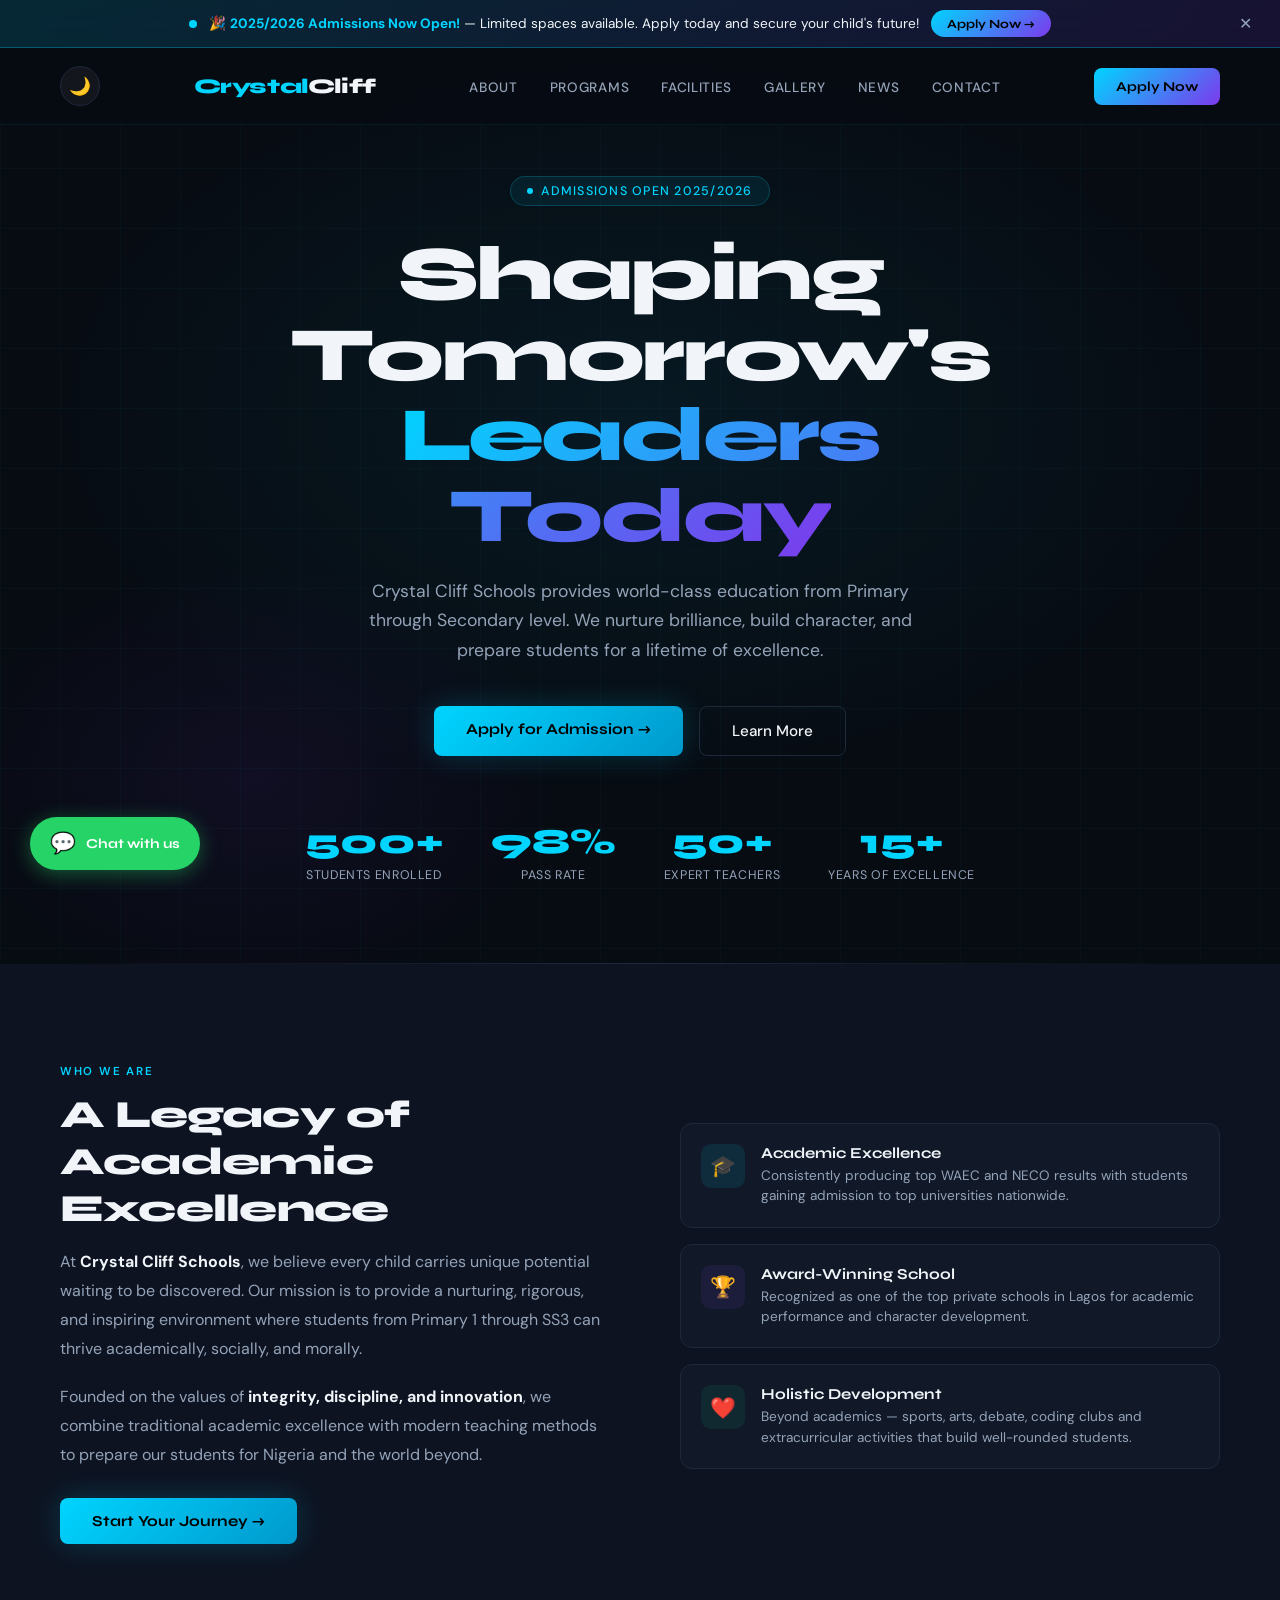
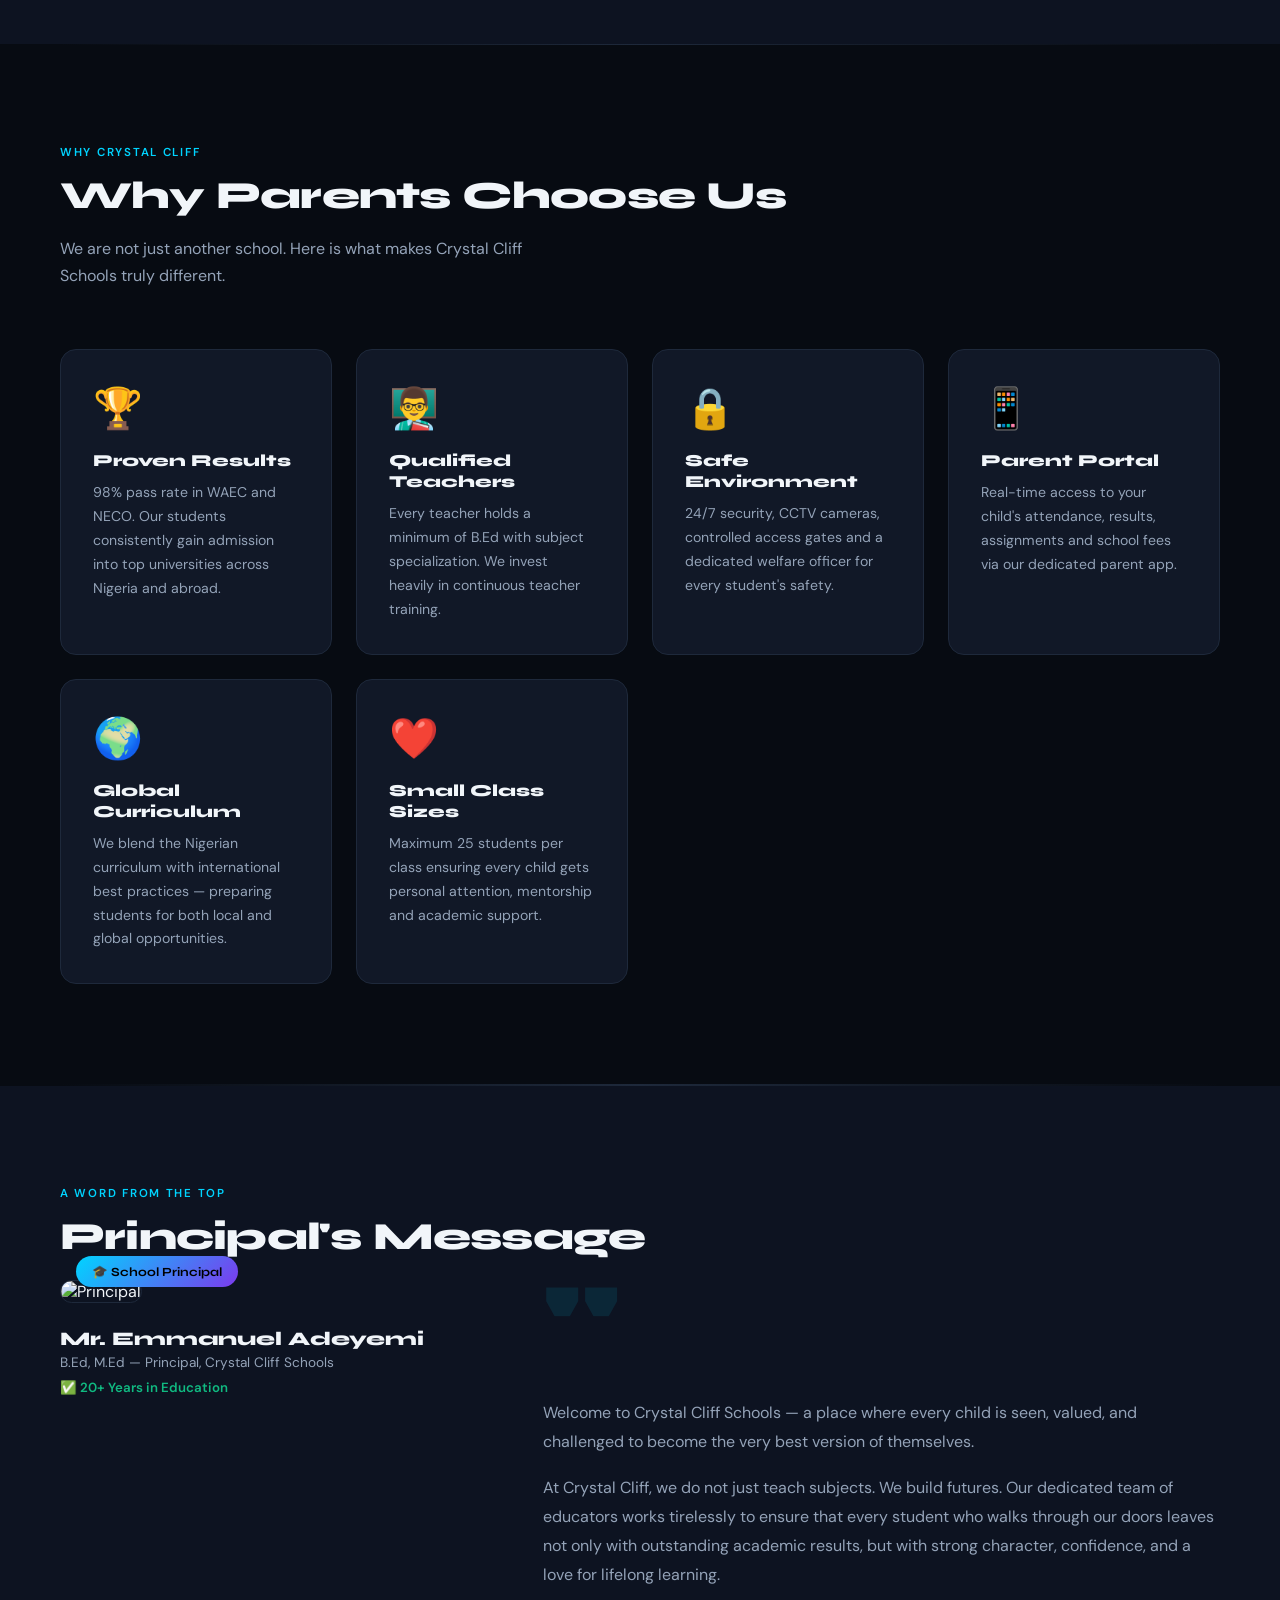
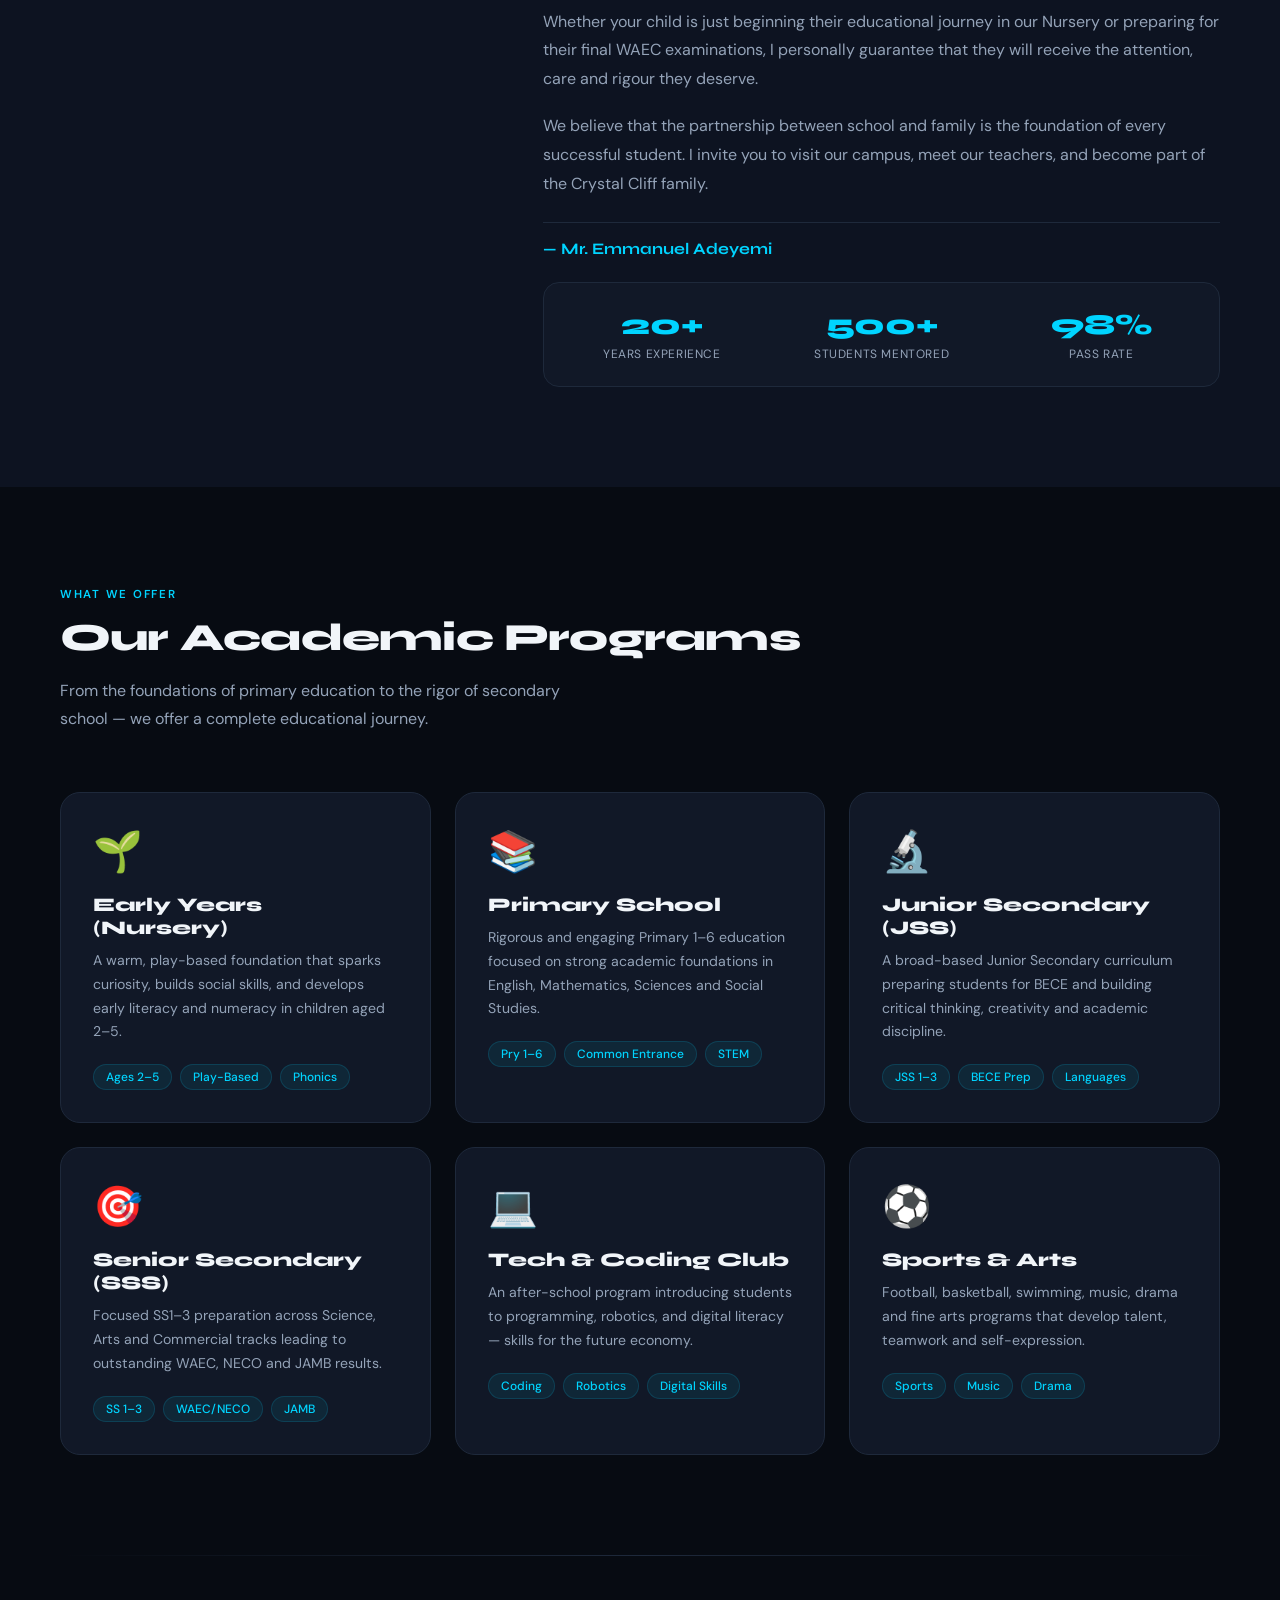
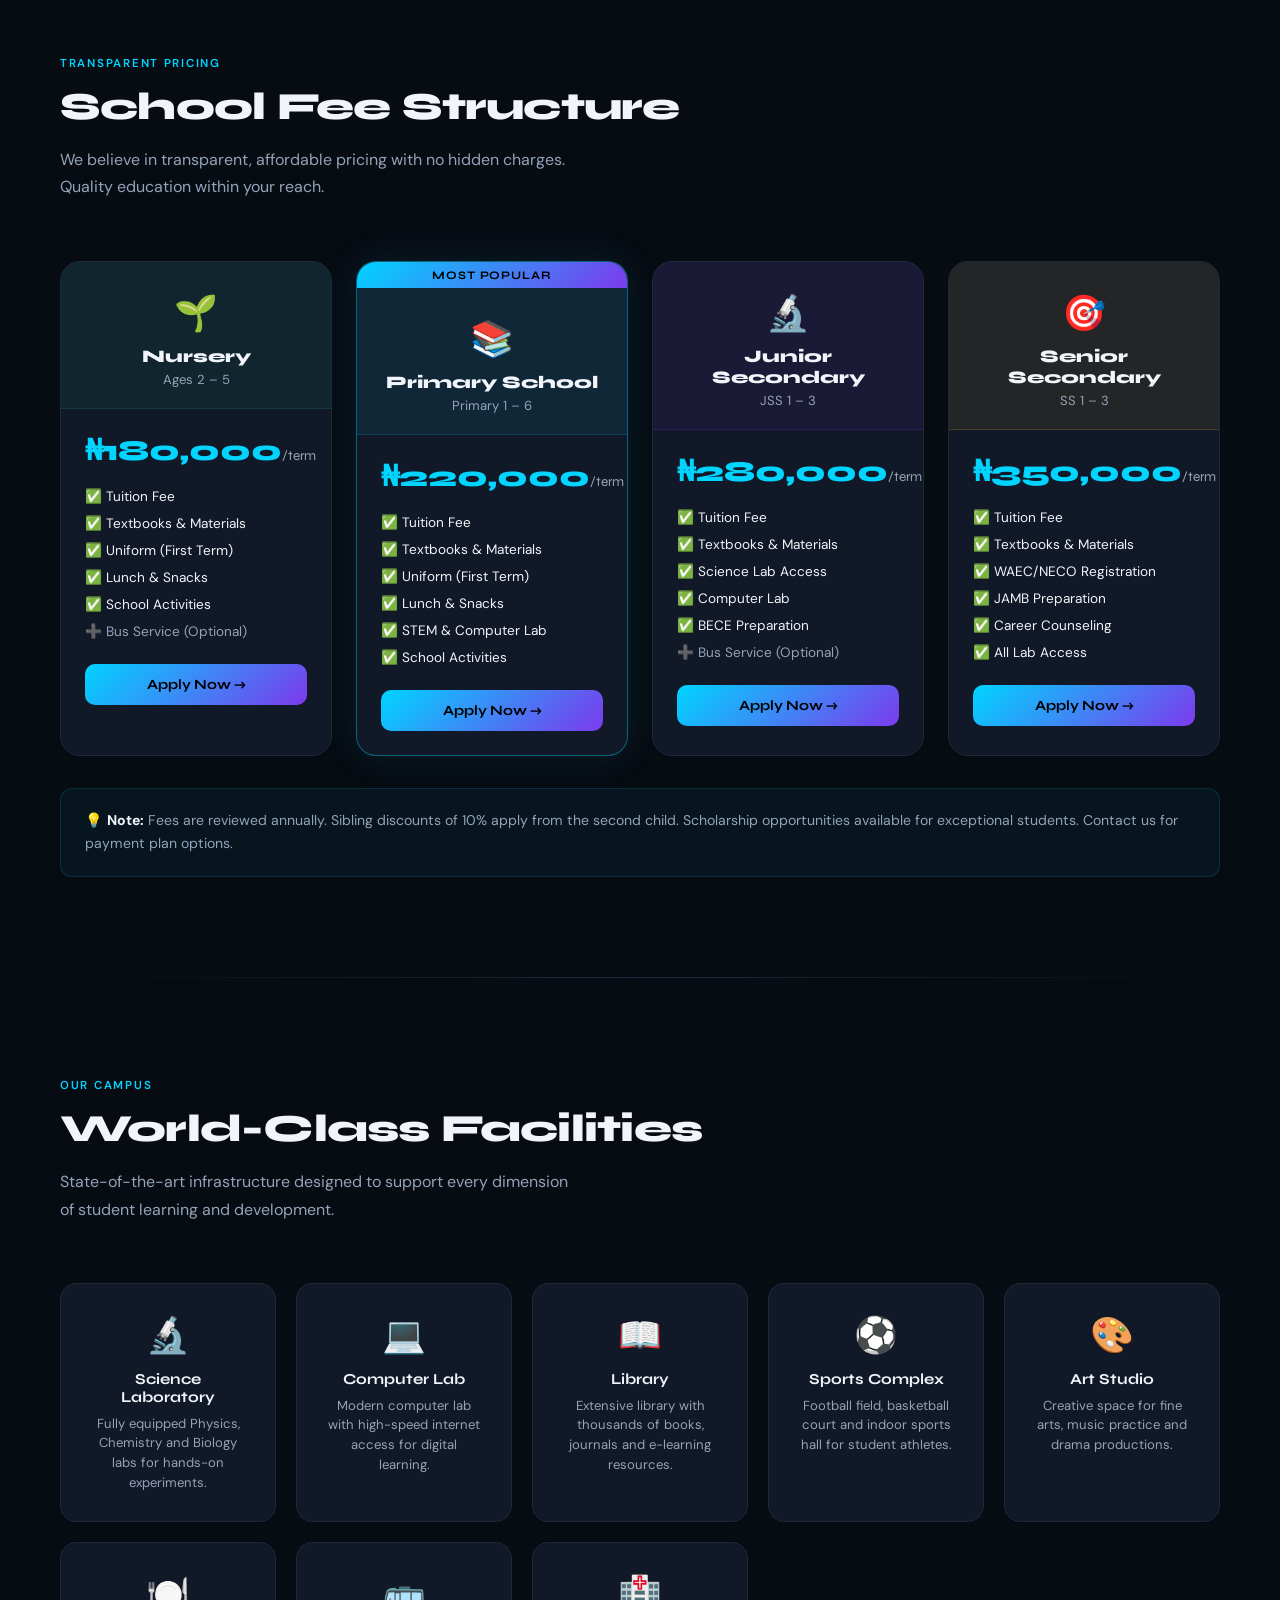
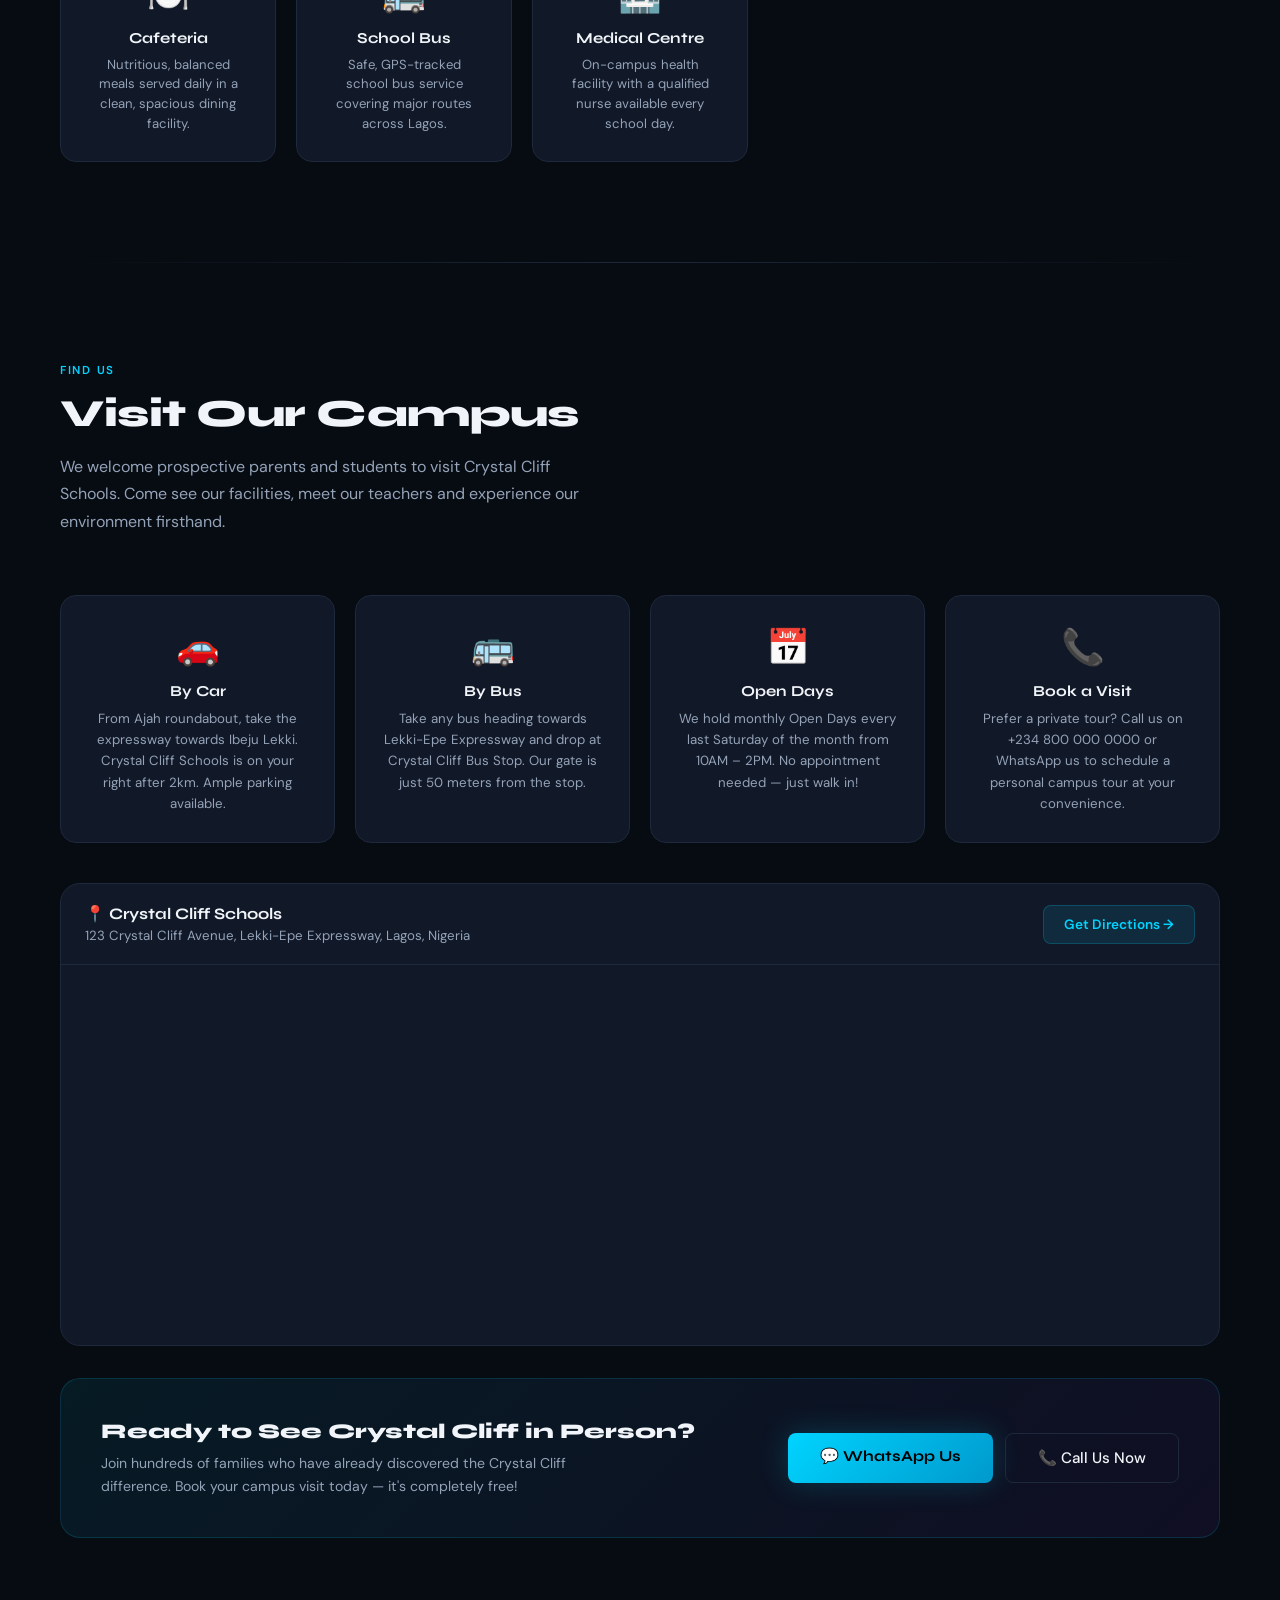
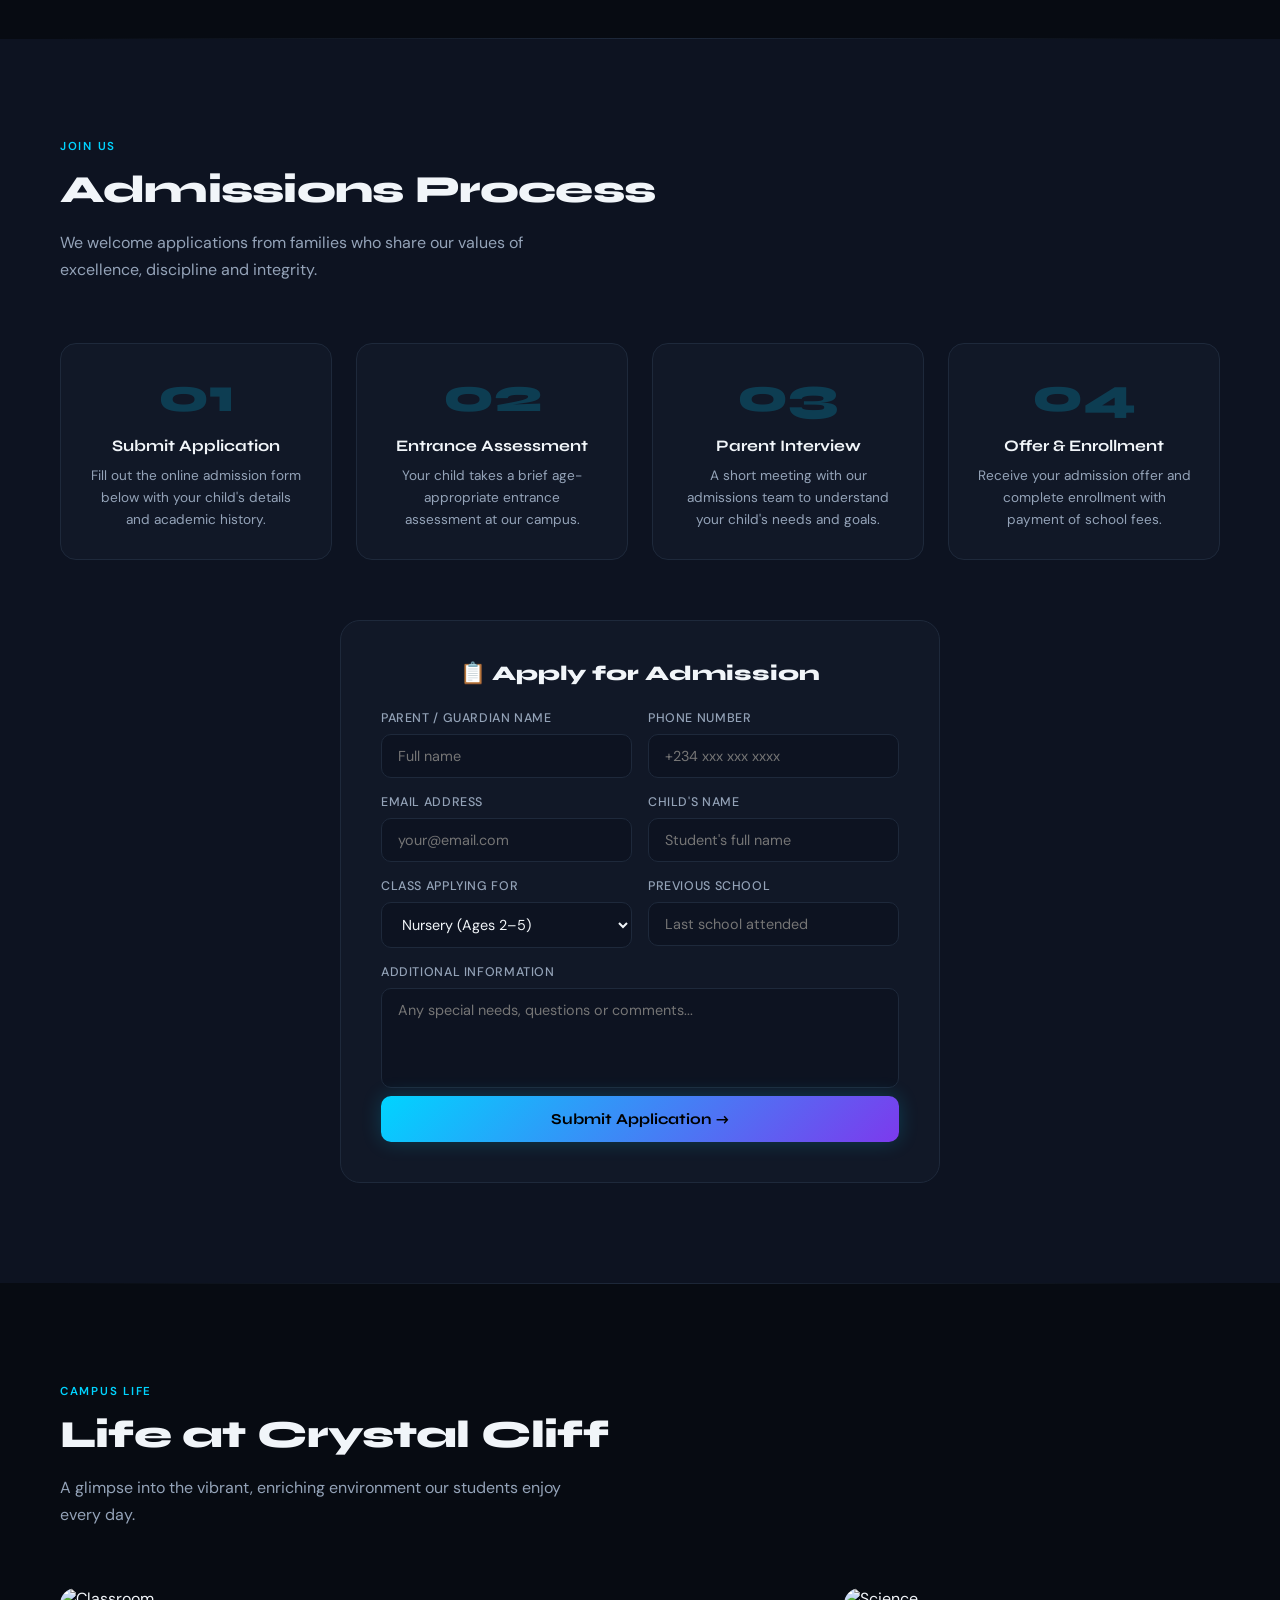
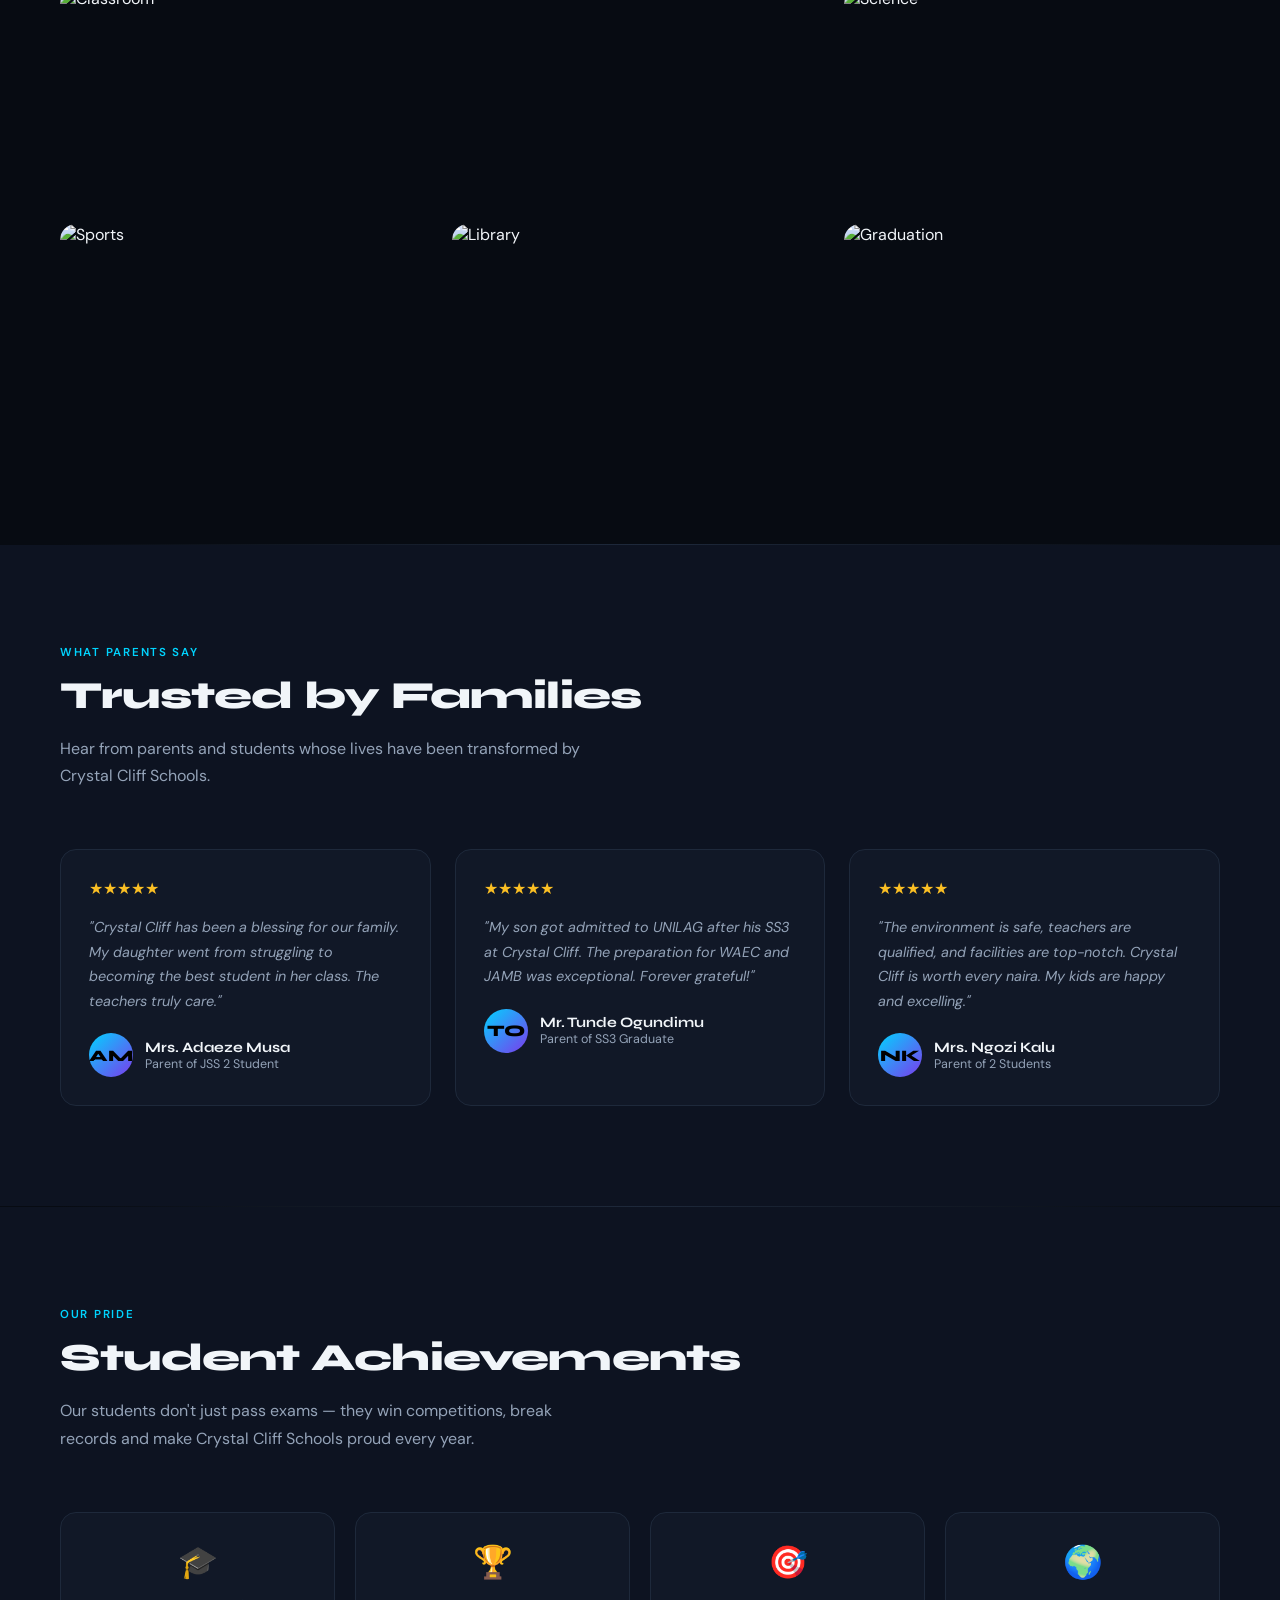
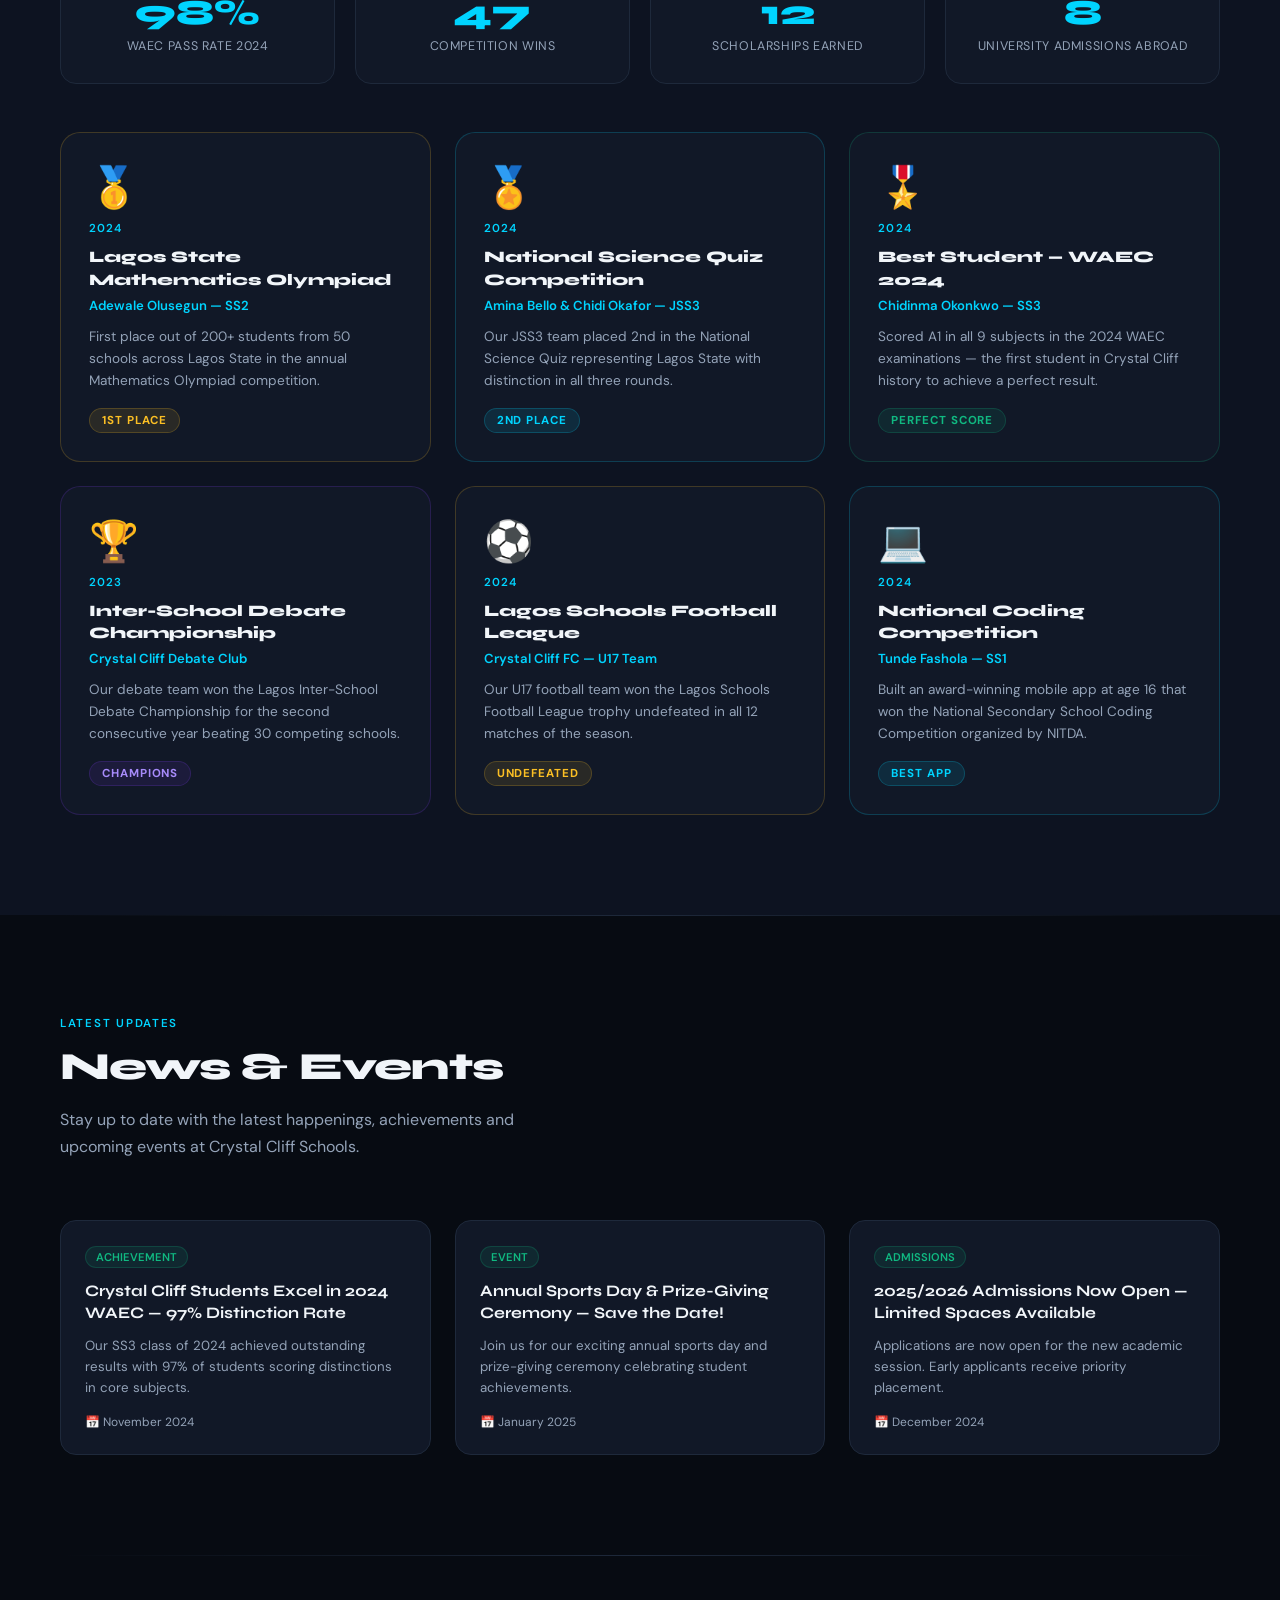
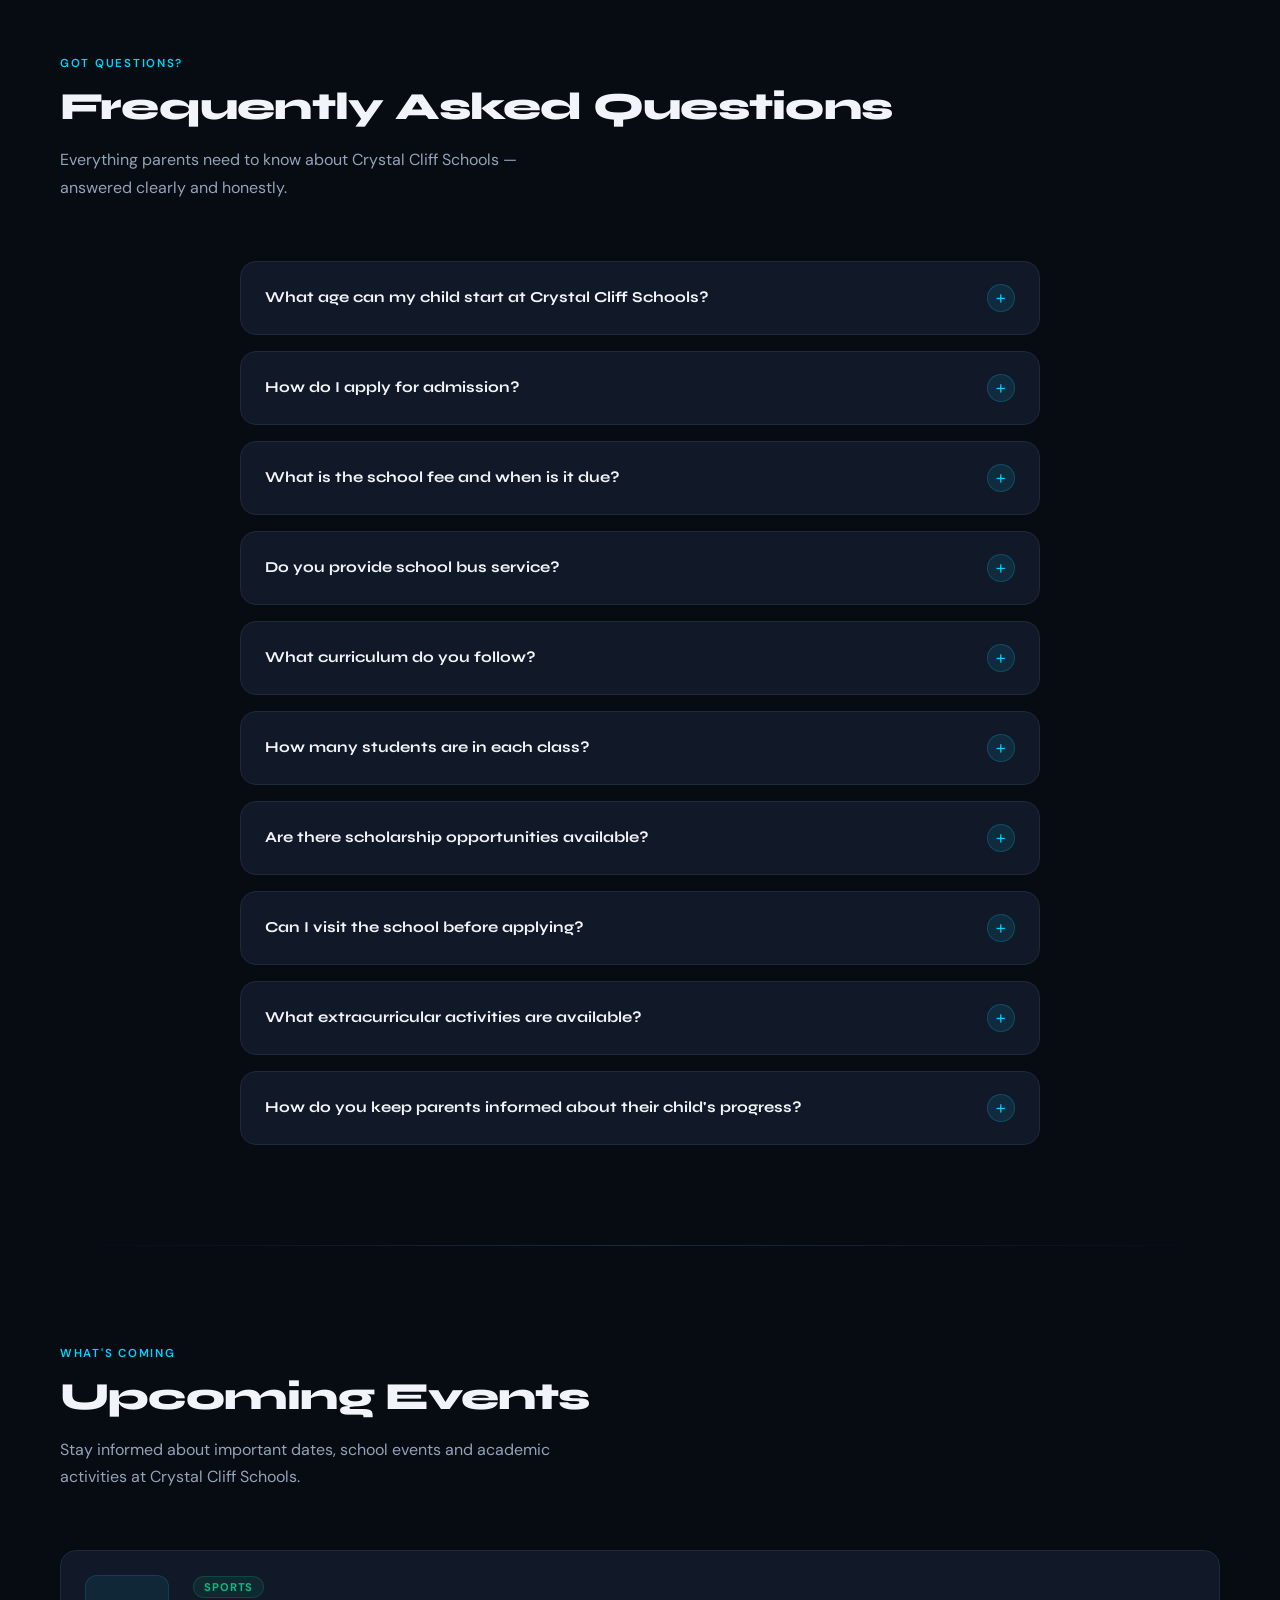
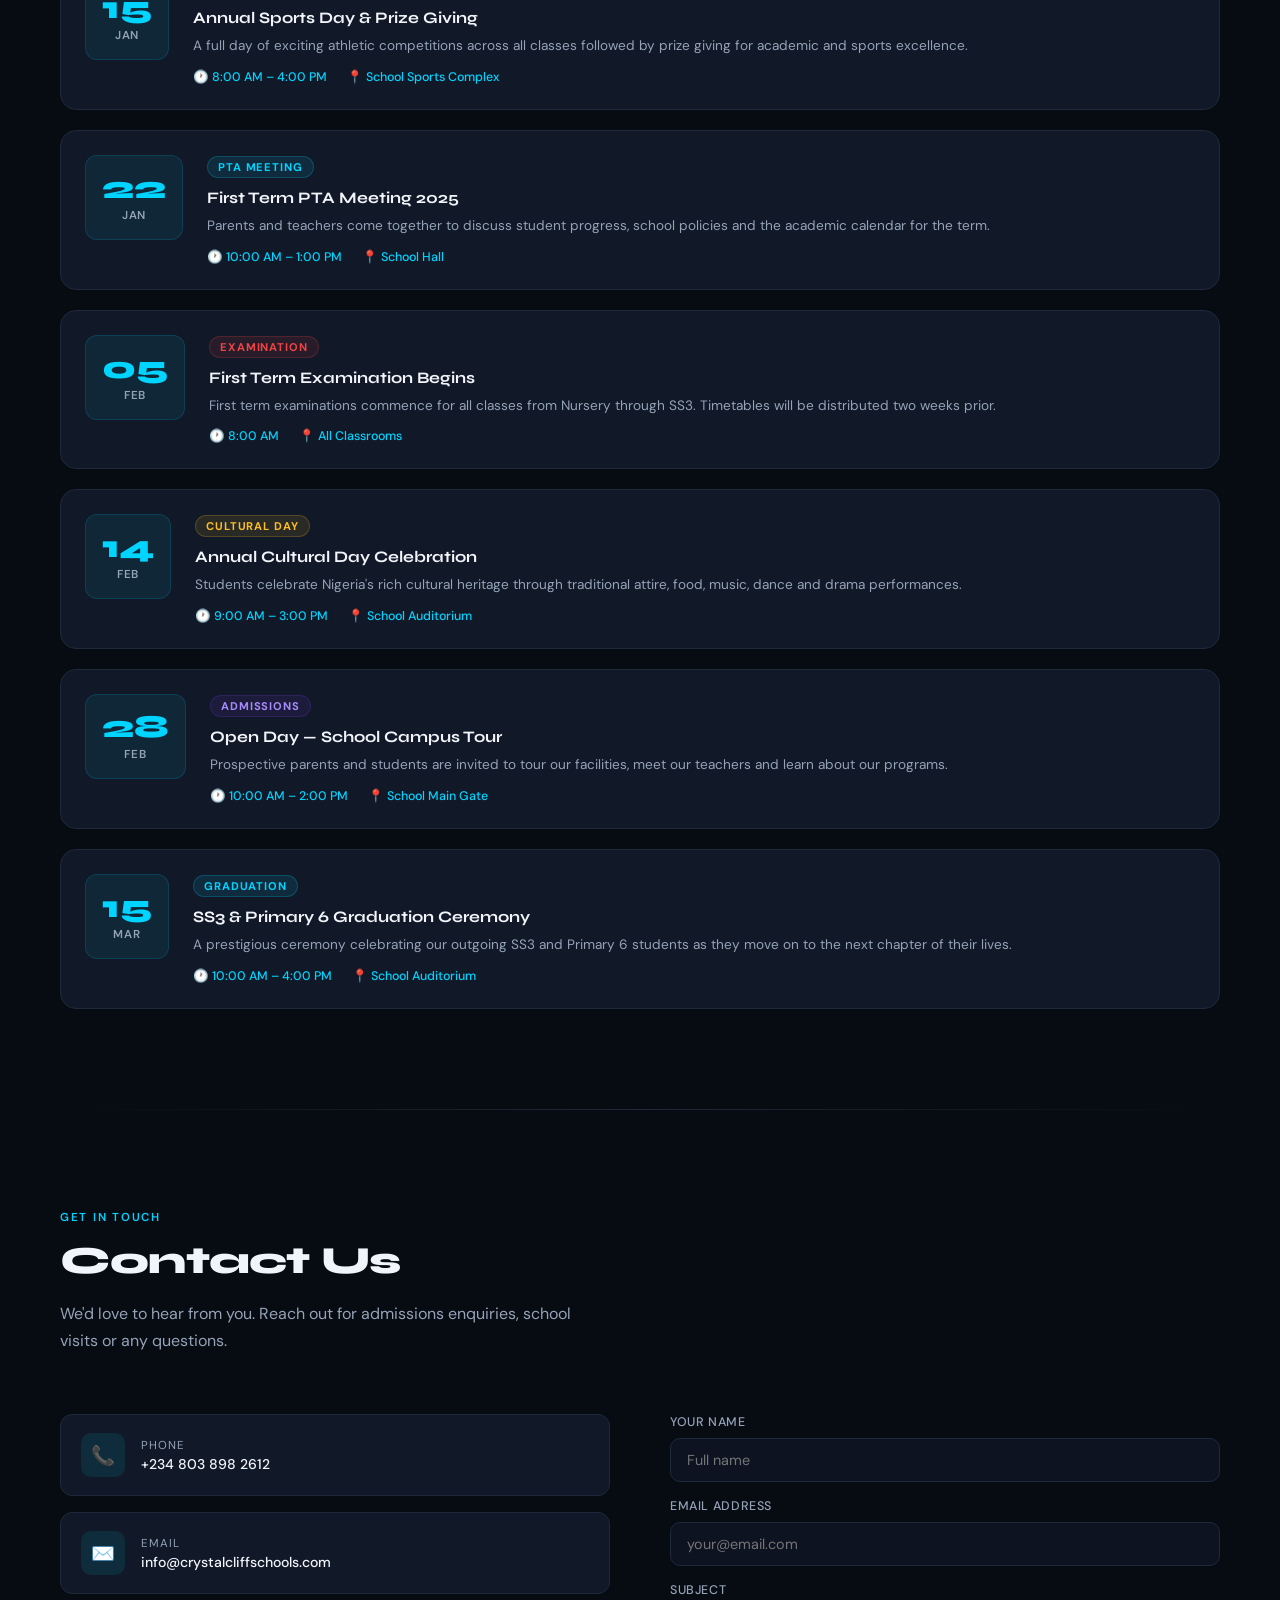
==== index.html @ 29ce347e "clean project structure" ====
<!DOCTYPE html>
<html lang="en">
<head>
  <meta charset="UTF-8">
  <meta name="viewport" content="width=device-width, initial-scale=1.0">
  <title>Crystal Cliff Schools | Excellence in Education</title>
  <link href="https://fonts.googleapis.com/css2?family=Syne:wght@400;600;700;800&family=DM+Sans:wght@300;400;500&display=swap" rel="stylesheet">
  <link rel="stylesheet" href="style.css">
</head>
<body>
  <!-- PAGE LOADER -->
<div id="pageLoader">
  <div class="loader-content">
    <div class="loader-logo">CCS</div>
    <div class="loader-tagline">Crystal Cliff Schools</div>
    <div class="loader-bar-wrapper">
      <div class="loader-bar" id="loaderBar"></div>
    </div>
    <div class="loader-text">Loading Excellence...</div>
  </div>
</div>
  <!-- ANNOUNCEMENT BANNER -->
<div class="announcement-banner" id="announcementBanner">
  <div class="announcement-content">
    <span class="announcement-pulse"></span>
    <span class="announcement-text">
      🎉 <strong>2025/2026 Admissions Now Open!</strong> — Limited spaces available. Apply today and secure your child's future!
    </span>
    <a href="#admissions" class="announcement-cta" onclick="closeBanner()">Apply Now →</a>
  </div>
  <button class="announcement-close" onclick="closeBanner()">✕</button>
</div>

<div id="scrollBar"></div>

<nav>
  <!-- THEME TOGGLE -->
<button class="theme-toggle" id="themeToggle" onclick="toggleTheme()">🌙</button>
  <div class="nav-logo">Crystal<span>Cliff</span></div>
  <ul class="nav-links">
    <li><a href="#about">About</a></li>
    <li><a href="#programs">Programs</a></li>
    <li><a href="#facilities">Facilities</a></li>
    <li><a href="#gallery">Gallery</a></li>
    <li><a href="#news">News</a></li>
    <li><a href="#contact">Contact</a></li>
  </ul>
  <a href="#admissions" class="nav-cta">Apply Now</a>
  <div class="hamburger" id="hamburger" onclick="toggleMenu()">
    <span></span><span></span><span></span>
  </div>
</nav>

<div class="mobile-menu" id="mobileMenu">
  <a href="#about" onclick="toggleMenu()">About</a>
  <a href="#programs" onclick="toggleMenu()">Programs</a>
  <a href="#facilities" onclick="toggleMenu()">Facilities</a>
  <a href="#gallery" onclick="toggleMenu()">Gallery</a>
  <a href="#news" onclick="toggleMenu()">News</a>
  <a href="#admissions" onclick="toggleMenu()">Admissions</a>
  <a href="#contact" onclick="toggleMenu()">Contact</a>
</div>

<section class="hero" id="home">
  <div class="hero-bg"></div>
  <div class="hero-content">
    <div class="hero-badge">Admissions Open 2025/2026</div>
    <h1>Shaping Tomorrow's<br><span>Leaders Today</span></h1>
    <p>Crystal Cliff Schools provides world-class education from Primary through Secondary level. We nurture brilliance, build character, and prepare students for a lifetime of excellence.</p>
    <div class="hero-ctas">
      <a href="#admissions" class="btn-primary">Apply for Admission →</a>
      <a href="#about" class="btn-outline">Learn More</a>
    </div>
    <div class="stats-row">
      <div class="stat-item">
        <div class="stat-number">500+</div>
        <div class="stat-label">Students Enrolled</div>
      </div>
      <div class="stat-item">
        <div class="stat-number">98%</div>
        <div class="stat-label">Pass Rate</div>
      </div>
      <div class="stat-item">
        <div class="stat-number">50+</div>
        <div class="stat-label">Expert Teachers</div>
      </div>
      <div class="stat-item">
        <div class="stat-number">15+</div>
        <div class="stat-label">Years of Excellence</div>
      </div>
    </div>
  </div>
</section>

<div class="divider"></div>

<section id="about">
  <div class="about-grid">
    <div class="about-text fade-up">
      <div class="section-label">Who We Are</div>
      <h2 class="section-title">A Legacy of<br>Academic Excellence</h2>
      <p>At <strong>Crystal Cliff Schools</strong>, we believe every child carries unique potential waiting to be discovered. Our mission is to provide a nurturing, rigorous, and inspiring environment where students from Primary 1 through SS3 can thrive academically, socially, and morally.</p>
      <p>Founded on the values of <strong>integrity, discipline, and innovation</strong>, we combine traditional academic excellence with modern teaching methods to prepare our students for Nigeria and the world beyond.</p>
      <a href="#admissions" class="btn-primary" style="display:inline-block; margin-top:8px;">Start Your Journey →</a>
    </div>
    <div class="fade-up">
      <div class="highlight-item">
        <div class="highlight-icon blue">🎓</div>
        <div>
          <div class="highlight-title">Academic Excellence</div>
          <div class="highlight-desc">Consistently producing top WAEC and NECO results with students gaining admission to top universities nationwide.</div>
        </div>
      </div>
      <div class="highlight-item">
        <div class="highlight-icon purple">🏆</div>
        <div>
          <div class="highlight-title">Award-Winning School</div>
          <div class="highlight-desc">Recognized as one of the top private schools in Lagos for academic performance and character development.</div>
        </div>
      </div>
      <div class="highlight-item">
        <div class="highlight-icon green">❤️</div>
        <div>
          <div class="highlight-title">Holistic Development</div>
          <div class="highlight-desc">Beyond academics — sports, arts, debate, coding clubs and extracurricular activities that build well-rounded students.</div>
        </div>
      </div>
    </div>
  </div>
</section>

<div class="divider"></div>

<!-- WHY CHOOSE US -->
<section id="why">
  <div class="section-label">Why Crystal Cliff</div>
  <h2 class="section-title">Why Parents Choose Us</h2>
  <p class="section-sub">We are not just another school. Here is what makes Crystal Cliff Schools truly different.</p>
  <div class="why-grid">
    <div class="why-card fade-up">
      <div class="why-icon">🏆</div>
      <div class="why-title">Proven Results</div>
      <div class="why-desc">98% pass rate in WAEC and NECO. Our students consistently gain admission into top universities across Nigeria and abroad.</div>
    </div>
    <div class="why-card fade-up">
      <div class="why-icon">👨‍🏫</div>
      <div class="why-title">Qualified Teachers</div>
      <div class="why-desc">Every teacher holds a minimum of B.Ed with subject specialization. We invest heavily in continuous teacher training.</div>
    </div>
    <div class="why-card fade-up">
      <div class="why-icon">🔒</div>
      <div class="why-title">Safe Environment</div>
      <div class="why-desc">24/7 security, CCTV cameras, controlled access gates and a dedicated welfare officer for every student's safety.</div>
    </div>
    <div class="why-card fade-up">
      <div class="why-icon">📱</div>
      <div class="why-title">Parent Portal</div>
      <div class="why-desc">Real-time access to your child's attendance, results, assignments and school fees via our dedicated parent app.</div>
    </div>
    <div class="why-card fade-up">
      <div class="why-icon">🌍</div>
      <div class="why-title">Global Curriculum</div>
      <div class="why-desc">We blend the Nigerian curriculum with international best practices — preparing students for both local and global opportunities.</div>
    </div>
    <div class="why-card fade-up">
      <div class="why-icon">❤️</div>
      <div class="why-title">Small Class Sizes</div>
      <div class="why-desc">Maximum 25 students per class ensuring every child gets personal attention, mentorship and academic support.</div>
    </div>
  </div>
</section>

<div class="divider"></div>
<!-- PRINCIPAL'S MESSAGE -->
<div class="divider"></div>
<section id="principal" class="principal-section">
  <div class="section-label">A Word From The Top</div>
  <h2 class="section-title">Principal's Message</h2>
  <div class="principal-grid">
    <div class="principal-image-side fade-up">
      <div class="principal-img-wrapper">
        <img src="https://images.unsplash.com/photo-1560250097-0b93528c311a?w=400&q=80" alt="Principal" class="principal-img">
        <div class="principal-badge">🎓 School Principal</div>
      </div>
      <div class="principal-info">
        <div class="principal-name">Mr. Emmanuel Adeyemi</div>
        <div class="principal-title">B.Ed, M.Ed — Principal, Crystal Cliff Schools</div>
        <div class="principal-years">✅ 20+ Years in Education</div>
      </div>
    </div>
    <div class="principal-message fade-up">
      <div class="quote-mark">"</div>
      <p>Welcome to Crystal Cliff Schools — a place where every child is seen, valued, and challenged to become the very best version of themselves.</p>
      <p>At Crystal Cliff, we do not just teach subjects. We build futures. Our dedicated team of educators works tirelessly to ensure that every student who walks through our doors leaves not only with outstanding academic results, but with strong character, confidence, and a love for lifelong learning.</p>
      <p>Whether your child is just beginning their educational journey in our Nursery or preparing for their final WAEC examinations, I personally guarantee that they will receive the attention, care and rigour they deserve.</p>
      <p>We believe that the partnership between school and family is the foundation of every successful student. I invite you to visit our campus, meet our teachers, and become part of the Crystal Cliff family.</p>
      <div class="principal-signature">— Mr. Emmanuel Adeyemi</div>
      <div class="principal-stats-row">
        <div class="principal-stat">
          <div class="p-stat-num">20+</div>
          <div class="p-stat-label">Years Experience</div>
        </div>
        <div class="principal-stat">
          <div class="p-stat-num">500+</div>
          <div class="p-stat-label">Students Mentored</div>
        </div>
        <div class="principal-stat">
          <div class="p-stat-num">98%</div>
          <div class="p-stat-label">Pass Rate</div>
        </div>
      </div>
    </div>
  </div>
</section>

<section id="programs">
  <div class="section-label">What We Offer</div>
  <h2 class="section-title">Our Academic Programs</h2>
  <p class="section-sub">From the foundations of primary education to the rigor of secondary school — we offer a complete educational journey.</p>
  <div class="programs-grid">
    <div class="program-card fade-up">
      <div class="program-icon">🌱</div>
      <div class="program-title">Early Years (Nursery)</div>
      <div class="program-desc">A warm, play-based foundation that sparks curiosity, builds social skills, and develops early literacy and numeracy in children aged 2–5.</div>
      <div class="program-tags"><span class="program-tag">Ages 2–5</span><span class="program-tag">Play-Based</span><span class="program-tag">Phonics</span></div>
    </div>
    <div class="program-card fade-up">
      <div class="program-icon">📚</div>
      <div class="program-title">Primary School</div>
      <div class="program-desc">Rigorous and engaging Primary 1–6 education focused on strong academic foundations in English, Mathematics, Sciences and Social Studies.</div>
      <div class="program-tags"><span class="program-tag">Pry 1–6</span><span class="program-tag">Common Entrance</span><span class="program-tag">STEM</span></div>
    </div>
    <div class="program-card fade-up">
      <div class="program-icon">🔬</div>
      <div class="program-title">Junior Secondary (JSS)</div>
      <div class="program-desc">A broad-based Junior Secondary curriculum preparing students for BECE and building critical thinking, creativity and academic discipline.</div>
      <div class="program-tags"><span class="program-tag">JSS 1–3</span><span class="program-tag">BECE Prep</span><span class="program-tag">Languages</span></div>
    </div>
    <div class="program-card fade-up">
      <div class="program-icon">🎯</div>
      <div class="program-title">Senior Secondary (SSS)</div>
      <div class="program-desc">Focused SS1–3 preparation across Science, Arts and Commercial tracks leading to outstanding WAEC, NECO and JAMB results.</div>
      <div class="program-tags"><span class="program-tag">SS 1–3</span><span class="program-tag">WAEC/NECO</span><span class="program-tag">JAMB</span></div>
    </div>
    <div class="program-card fade-up">
      <div class="program-icon">💻</div>
      <div class="program-title">Tech & Coding Club</div>
      <div class="program-desc">An after-school program introducing students to programming, robotics, and digital literacy — skills for the future economy.</div>
      <div class="program-tags"><span class="program-tag">Coding</span><span class="program-tag">Robotics</span><span class="program-tag">Digital Skills</span></div>
    </div>
    <div class="program-card fade-up">
      <div class="program-icon">⚽</div>
      <div class="program-title">Sports & Arts</div>
      <div class="program-desc">Football, basketball, swimming, music, drama and fine arts programs that develop talent, teamwork and self-expression.</div>
      <div class="program-tags"><span class="program-tag">Sports</span><span class="program-tag">Music</span><span class="program-tag">Drama</span></div>
    </div>
  </div>
</section>

<div class="divider"></div>

<!-- SCHOOL FEE STRUCTURE -->
<section id="fees">
  <div class="section-label">Transparent Pricing</div>
  <h2 class="section-title">School Fee Structure</h2>
  <p class="section-sub">We believe in transparent, affordable pricing with no hidden charges. Quality education within your reach.</p>
  <div class="fees-grid">

    <div class="fee-card fade-up">
      <div class="fee-header green">
        <div class="fee-icon">🌱</div>
        <div class="fee-level">Nursery</div>
        <div class="fee-class">Ages 2 – 5</div>
      </div>
      <div class="fee-body">
        <div class="fee-amount">₦180,000<span>/term</span></div>
        <div class="fee-items">
          <div class="fee-item">✅ Tuition Fee</div>
          <div class="fee-item">✅ Textbooks & Materials</div>
          <div class="fee-item">✅ Uniform (First Term)</div>
          <div class="fee-item">✅ Lunch & Snacks</div>
          <div class="fee-item">✅ School Activities</div>
          <div class="fee-item muted">➕ Bus Service (Optional)</div>
        </div>
        <a href="#admissions" class="fee-btn">Apply Now →</a>
      </div>
    </div>

    <div class="fee-card featured fade-up">
      <div class="fee-popular">Most Popular</div>
      <div class="fee-header blue">
        <div class="fee-icon">📚</div>
        <div class="fee-level">Primary School</div>
        <div class="fee-class">Primary 1 – 6</div>
      </div>
      <div class="fee-body">
        <div class="fee-amount">₦220,000<span>/term</span></div>
        <div class="fee-items">
          <div class="fee-item">✅ Tuition Fee</div>
          <div class="fee-item">✅ Textbooks & Materials</div>
          <div class="fee-item">✅ Uniform (First Term)</div>
          <div class="fee-item">✅ Lunch & Snacks</div>
          <div class="fee-item">✅ STEM & Computer Lab</div>
          <div class="fee-item">✅ School Activities</div>
        </div>
        <a href="#admissions" class="fee-btn">Apply Now →</a>
      </div>
    </div>

    <div class="fee-card fade-up">
      <div class="fee-header purple">
        <div class="fee-icon">🔬</div>
        <div class="fee-level">Junior Secondary</div>
        <div class="fee-class">JSS 1 – 3</div>
      </div>
      <div class="fee-body">
        <div class="fee-amount">₦280,000<span>/term</span></div>
        <div class="fee-items">
          <div class="fee-item">✅ Tuition Fee</div>
          <div class="fee-item">✅ Textbooks & Materials</div>
          <div class="fee-item">✅ Science Lab Access</div>
          <div class="fee-item">✅ Computer Lab</div>
          <div class="fee-item">✅ BECE Preparation</div>
          <div class="fee-item muted">➕ Bus Service (Optional)</div>
        </div>
        <a href="#admissions" class="fee-btn">Apply Now →</a>
      </div>
    </div>

    <div class="fee-card fade-up">
      <div class="fee-header gold">
        <div class="fee-icon">🎯</div>
        <div class="fee-level">Senior Secondary</div>
        <div class="fee-class">SS 1 – 3</div>
      </div>
      <div class="fee-body">
        <div class="fee-amount">₦350,000<span>/term</span></div>
        <div class="fee-items">
          <div class="fee-item">✅ Tuition Fee</div>
          <div class="fee-item">✅ Textbooks & Materials</div>
          <div class="fee-item">✅ WAEC/NECO Registration</div>
          <div class="fee-item">✅ JAMB Preparation</div>
          <div class="fee-item">✅ Career Counseling</div>
          <div class="fee-item">✅ All Lab Access</div>
        </div>
        <a href="#admissions" class="fee-btn">Apply Now →</a>
      </div>
    </div>

  </div>

  <!-- Disclaimer -->
  <div class="fee-note fade-up">
    💡 <strong>Note:</strong> Fees are reviewed annually. Sibling discounts of 10% apply from the second child. Scholarship opportunities available for exceptional students. Contact us for payment plan options.
  </div>
</section>

<div class="divider"></div>

<section id="facilities">
  <div class="section-label">Our Campus</div>
  <h2 class="section-title">World-Class Facilities</h2>
  <p class="section-sub">State-of-the-art infrastructure designed to support every dimension of student learning and development.</p>
  <div class="facilities-grid">
    <div class="facility-card fade-up"><div class="facility-icon">🔬</div><div class="facility-name">Science Laboratory</div><div class="facility-desc">Fully equipped Physics, Chemistry and Biology labs for hands-on experiments.</div></div>
    <div class="facility-card fade-up"><div class="facility-icon">💻</div><div class="facility-name">Computer Lab</div><div class="facility-desc">Modern computer lab with high-speed internet access for digital learning.</div></div>
    <div class="facility-card fade-up"><div class="facility-icon">📖</div><div class="facility-name">Library</div><div class="facility-desc">Extensive library with thousands of books, journals and e-learning resources.</div></div>
    <div class="facility-card fade-up"><div class="facility-icon">⚽</div><div class="facility-name">Sports Complex</div><div class="facility-desc">Football field, basketball court and indoor sports hall for student athletes.</div></div>
    <div class="facility-card fade-up"><div class="facility-icon">🎨</div><div class="facility-name">Art Studio</div><div class="facility-desc">Creative space for fine arts, music practice and drama productions.</div></div>
    <div class="facility-card fade-up"><div class="facility-icon">🍽️</div><div class="facility-name">Cafeteria</div><div class="facility-desc">Nutritious, balanced meals served daily in a clean, spacious dining facility.</div></div>
    <div class="facility-card fade-up"><div class="facility-icon">🚌</div><div class="facility-name">School Bus</div><div class="facility-desc">Safe, GPS-tracked school bus service covering major routes across Lagos.</div></div>
    <div class="facility-card fade-up"><div class="facility-icon">🏥</div><div class="facility-name">Medical Centre</div><div class="facility-desc">On-campus health facility with a qualified nurse available every school day.</div></div>
  </div>
</section>

<div class="divider"></div>

<!-- VIRTUAL TOUR & MAP -->
<section id="visit">
  <div class="section-label">Find Us</div>
  <h2 class="section-title">Visit Our Campus</h2>
  <p class="section-sub">We welcome prospective parents and students to visit Crystal Cliff Schools. Come see our facilities, meet our teachers and experience our environment firsthand.</p>

  <!-- Visit Info Cards -->
  <div class="visit-cards">
    <div class="visit-card fade-up">
      <div class="visit-card-icon">🚗</div>
      <div class="visit-card-title">By Car</div>
      <div class="visit-card-desc">From Ajah roundabout, take the expressway towards Ibeju Lekki. Crystal Cliff Schools is on your right after 2km. Ample parking available.</div>
    </div>
    <div class="visit-card fade-up">
      <div class="visit-card-icon">🚌</div>
      <div class="visit-card-title">By Bus</div>
      <div class="visit-card-desc">Take any bus heading towards Lekki-Epe Expressway and drop at Crystal Cliff Bus Stop. Our gate is just 50 meters from the stop.</div>
    </div>
    <div class="visit-card fade-up">
      <div class="visit-card-icon">📅</div>
      <div class="visit-card-title">Open Days</div>
      <div class="visit-card-desc">We hold monthly Open Days every last Saturday of the month from 10AM – 2PM. No appointment needed — just walk in!</div>
    </div>
    <div class="visit-card fade-up">
      <div class="visit-card-icon">📞</div>
      <div class="visit-card-title">Book a Visit</div>
      <div class="visit-card-desc">Prefer a private tour? Call us on +234 800 000 0000 or WhatsApp us to schedule a personal campus tour at your convenience.</div>
    </div>
  </div>

  <!-- Map -->
  <div class="map-container fade-up">
    <div class="map-header">
      <div>
        <div class="map-title">📍 Crystal Cliff Schools</div>
        <div class="map-address">123 Crystal Cliff Avenue, Lekki-Epe Expressway, Lagos, Nigeria</div>
      </div>
      <a href="https://maps.google.com" target="_blank" class="map-directions-btn">Get Directions →</a>
    </div>
    <div class="map-embed">
      <iframe
        src="https://www.google.com/maps/embed?pb=!1m18!1m12!1m3!1d3964.721!2d3.5!3d6.43!2m3!1f0!2f0!3f0!3m2!1i1024!2i768!4f13.1!3m3!1m2!1s0x0%3A0x0!2zNsKwMjUnNDgiLjAiTiAzwrAzMCcwMC4wIkU!5e0!3m2!1sen!2sng!4v1"
        width="100%"
        height="100%"
        style="border:0;"
        allowfullscreen=""
        loading="lazy"
        referrerpolicy="no-referrer-when-downgrade">
      </iframe>
    </div>
  </div>

  <!-- CTA Banner -->
  <div class="visit-cta fade-up">
    <div class="visit-cta-text">
      <div class="visit-cta-title">Ready to See Crystal Cliff in Person?</div>
      <div class="visit-cta-sub">Join hundreds of families who have already discovered the Crystal Cliff difference. Book your campus visit today — it's completely free!</div>
    </div>
    <div class="visit-cta-btns">
      <a href="https://wa.me/2348000000000" target="_blank" class="btn-primary">💬 WhatsApp Us</a>
      <a href="tel:+2348000000000" class="btn-outline">📞 Call Us Now</a>
    </div>
  </div>
</section>

<div class="divider"></div>

<section id="admissions" class="admissions-section">
  <div class="section-label">Join Us</div>
  <h2 class="section-title">Admissions Process</h2>
  <p class="section-sub">We welcome applications from families who share our values of excellence, discipline and integrity.</p>
  <div class="steps-grid">
    <div class="step-card fade-up"><div class="step-number">01</div><div class="step-title">Submit Application</div><div class="step-desc">Fill out the online admission form below with your child's details and academic history.</div></div>
    <div class="step-card fade-up"><div class="step-number">02</div><div class="step-title">Entrance Assessment</div><div class="step-desc">Your child takes a brief age-appropriate entrance assessment at our campus.</div></div>
    <div class="step-card fade-up"><div class="step-number">03</div><div class="step-title">Parent Interview</div><div class="step-desc">A short meeting with our admissions team to understand your child's needs and goals.</div></div>
    <div class="step-card fade-up"><div class="step-number">04</div><div class="step-title">Offer & Enrollment</div><div class="step-desc">Receive your admission offer and complete enrollment with payment of school fees.</div></div>
  </div>
  <div class="admission-form fade-up">
    <div class="form-title">📋 Apply for Admission</div>
    <div class="form-grid">
      <div class="form-group"><label class="form-label">Parent / Guardian Name</label><input class="form-input" type="text" placeholder="Full name"></div>
      <div class="form-group"><label class="form-label">Phone Number</label><input class="form-input" type="tel" placeholder="+234 xxx xxx xxxx"></div>
      <div class="form-group"><label class="form-label">Email Address</label><input class="form-input" type="email" placeholder="your@email.com"></div>
      <div class="form-group"><label class="form-label">Child's Name</label><input class="form-input" type="text" placeholder="Student's full name"></div>
      <div class="form-group"><label class="form-label">Class Applying For</label>
        <select class="form-select">
          <option>Nursery (Ages 2–5)</option><option>Primary 1</option><option>Primary 2</option><option>Primary 3</option><option>Primary 4</option><option>Primary 5</option><option>Primary 6</option><option>JSS 1</option><option>JSS 2</option><option>JSS 3</option><option>SS 1</option><option>SS 2</option><option>SS 3</option>
        </select>
      </div>
      <div class="form-group"><label class="form-label">Previous School</label><input class="form-input" type="text" placeholder="Last school attended"></div>
      <div class="form-group full"><label class="form-label">Additional Information</label><textarea class="form-textarea" placeholder="Any special needs, questions or comments..."></textarea></div>
    </div>
    <button class="form-submit" onclick="submitForm()">Submit Application →</button>
  </div>
</section>

<div class="divider"></div>

<section id="gallery">
  <div class="section-label">Campus Life</div>
  <h2 class="section-title">Life at Crystal Cliff</h2>
  <p class="section-sub">A glimpse into the vibrant, enriching environment our students enjoy every day.</p>
  <div class="gallery-grid">
    <div class="gallery-item"><img src="https://images.unsplash.com/photo-1580582932707-520aed937b7b?w=800&q=80" alt="Classroom"><div class="gallery-overlay"><div class="gallery-caption">Modern Classrooms</div></div></div>
    <div class="gallery-item"><img src="https://images.unsplash.com/photo-1564981797816-1043664bf78d?w=400&q=80" alt="Science"><div class="gallery-overlay"><div class="gallery-caption">Science Lab</div></div></div>
    <div class="gallery-item"><img src="https://images.unsplash.com/photo-1546410531-bb4caa6b424d?w=400&q=80" alt="Sports"><div class="gallery-overlay"><div class="gallery-caption">Sports Day</div></div></div>
    <div class="gallery-item"><img src="https://images.unsplash.com/photo-1497633762265-9d179a990aa6?w=400&q=80" alt="Library"><div class="gallery-overlay"><div class="gallery-caption">Our Library</div></div></div>
    <div class="gallery-item"><img src="https://images.unsplash.com/photo-1503676260728-1c00da094a0b?w=800&q=80" alt="Graduation"><div class="gallery-overlay"><div class="gallery-caption">Graduation Day</div></div></div>
  </div>
</section>

<div class="divider"></div>

<section id="testimonials" class="testimonials-section">
  <div class="section-label">What Parents Say</div>
  <h2 class="section-title">Trusted by Families</h2>
  <p class="section-sub">Hear from parents and students whose lives have been transformed by Crystal Cliff Schools.</p>
  <div class="testimonials-grid">
    <div class="testimonial-card fade-up"><div class="stars">★★★★★</div><div class="testimonial-text">"Crystal Cliff has been a blessing for our family. My daughter went from struggling to becoming the best student in her class. The teachers truly care."</div><div class="testimonial-author"><div class="author-avatar">AM</div><div><div class="author-name">Mrs. Adaeze Musa</div><div class="author-role">Parent of JSS 2 Student</div></div></div></div>
    <div class="testimonial-card fade-up"><div class="stars">★★★★★</div><div class="testimonial-text">"My son got admitted to UNILAG after his SS3 at Crystal Cliff. The preparation for WAEC and JAMB was exceptional. Forever grateful!"</div><div class="testimonial-author"><div class="author-avatar">TO</div><div><div class="author-name">Mr. Tunde Ogundimu</div><div class="author-role">Parent of SS3 Graduate</div></div></div></div>
    <div class="testimonial-card fade-up"><div class="stars">★★★★★</div><div class="testimonial-text">"The environment is safe, teachers are qualified, and facilities are top-notch. Crystal Cliff is worth every naira. My kids are happy and excelling."</div><div class="testimonial-author"><div class="author-avatar">NK</div><div><div class="author-name">Mrs. Ngozi Kalu</div><div class="author-role">Parent of 2 Students</div></div></div></div>
  </div>
</section>

<div class="divider"></div>

<!-- STUDENT ACHIEVEMENTS -->
<section id="achievements">
  <div class="section-label">Our Pride</div>
  <h2 class="section-title">Student Achievements</h2>
  <p class="section-sub">Our students don't just pass exams — they win competitions, break records and make Crystal Cliff Schools proud every year.</p>

  <!-- Achievement Stats -->
  <div class="achievement-stats fade-up">
    <div class="achievement-stat">
      <div class="achievement-stat-icon">🎓</div>
      <div class="achievement-stat-num">98%</div>
      <div class="achievement-stat-label">WAEC Pass Rate 2024</div>
    </div>
    <div class="achievement-stat">
      <div class="achievement-stat-icon">🏆</div>
      <div class="achievement-stat-num">47</div>
      <div class="achievement-stat-label">Competition Wins</div>
    </div>
    <div class="achievement-stat">
      <div class="achievement-stat-icon">🎯</div>
      <div class="achievement-stat-num">12</div>
      <div class="achievement-stat-label">Scholarships Earned</div>
    </div>
    <div class="achievement-stat">
      <div class="achievement-stat-icon">🌍</div>
      <div class="achievement-stat-num">8</div>
      <div class="achievement-stat-label">University Admissions Abroad</div>
    </div>
  </div>

  <!-- Achievement Cards -->
  <div class="achievements-grid">

    <div class="achievement-card fade-up gold-card">
      <div class="achievement-trophy">🥇</div>
      <div class="achievement-year">2024</div>
      <div class="achievement-title">Lagos State Mathematics Olympiad</div>
      <div class="achievement-student">Adewale Olusegun — SS2</div>
      <div class="achievement-desc">First place out of 200+ students from 50 schools across Lagos State in the annual Mathematics Olympiad competition.</div>
      <div class="achievement-tag gold-tag">1st Place</div>
    </div>

    <div class="achievement-card fade-up blue-card">
      <div class="achievement-trophy">🏅</div>
      <div class="achievement-year">2024</div>
      <div class="achievement-title">National Science Quiz Competition</div>
      <div class="achievement-student">Amina Bello & Chidi Okafor — JSS3</div>
      <div class="achievement-desc">Our JSS3 team placed 2nd in the National Science Quiz representing Lagos State with distinction in all three rounds.</div>
      <div class="achievement-tag blue-tag">2nd Place</div>
    </div>

    <div class="achievement-card fade-up green-card">
      <div class="achievement-trophy">🎖️</div>
      <div class="achievement-year">2024</div>
      <div class="achievement-title">Best Student — WAEC 2024</div>
      <div class="achievement-student">Chidinma Okonkwo — SS3</div>
      <div class="achievement-desc">Scored A1 in all 9 subjects in the 2024 WAEC examinations — the first student in Crystal Cliff history to achieve a perfect result.</div>
      <div class="achievement-tag green-tag">Perfect Score</div>
    </div>

    <div class="achievement-card fade-up purple-card">
      <div class="achievement-trophy">🏆</div>
      <div class="achievement-year">2023</div>
      <div class="achievement-title">Inter-School Debate Championship</div>
      <div class="achievement-student">Crystal Cliff Debate Club</div>
      <div class="achievement-desc">Our debate team won the Lagos Inter-School Debate Championship for the second consecutive year beating 30 competing schools.</div>
      <div class="achievement-tag purple-tag">Champions</div>
    </div>

    <div class="achievement-card fade-up gold-card">
      <div class="achievement-trophy">⚽</div>
      <div class="achievement-year">2024</div>
      <div class="achievement-title">Lagos Schools Football League</div>
      <div class="achievement-student">Crystal Cliff FC — U17 Team</div>
      <div class="achievement-desc">Our U17 football team won the Lagos Schools Football League trophy undefeated in all 12 matches of the season.</div>
      <div class="achievement-tag gold-tag">Undefeated</div>
    </div>

    <div class="achievement-card fade-up blue-card">
      <div class="achievement-trophy">💻</div>
      <div class="achievement-year">2024</div>
      <div class="achievement-title">National Coding Competition</div>
      <div class="achievement-student">Tunde Fashola — SS1</div>
      <div class="achievement-desc">Built an award-winning mobile app at age 16 that won the National Secondary School Coding Competition organized by NITDA.</div>
      <div class="achievement-tag blue-tag">Best App</div>
    </div>

  </div>
</section>

<div class="divider"></div>

<section id="news">
  <div class="section-label">Latest Updates</div>
  <h2 class="section-title">News & Events</h2>
  <p class="section-sub">Stay up to date with the latest happenings, achievements and upcoming events at Crystal Cliff Schools.</p>
  <div class="news-grid">
    <div class="news-card fade-up"><div class="news-content"><div class="news-badge">Achievement</div><div class="news-title">Crystal Cliff Students Excel in 2024 WAEC — 97% Distinction Rate</div><div class="news-excerpt">Our SS3 class of 2024 achieved outstanding results with 97% of students scoring distinctions in core subjects.</div><div class="news-meta">📅 November 2024</div></div></div>
    <div class="news-card fade-up"><div class="news-content"><div class="news-badge">Event</div><div class="news-title">Annual Sports Day & Prize-Giving Ceremony — Save the Date!</div><div class="news-excerpt">Join us for our exciting annual sports day and prize-giving ceremony celebrating student achievements.</div><div class="news-meta">📅 January 2025</div></div></div>
    <div class="news-card fade-up"><div class="news-content"><div class="news-badge">Admissions</div><div class="news-title">2025/2026 Admissions Now Open — Limited Spaces Available</div><div class="news-excerpt">Applications are now open for the new academic session. Early applicants receive priority placement.</div><div class="news-meta">📅 December 2024</div></div></div>
  </div>
</section>

<div class="divider"></div>

<!-- FAQ SECTION -->
<section id="faq">
  <div class="section-label">Got Questions?</div>
  <h2 class="section-title">Frequently Asked Questions</h2>
  <p class="section-sub">Everything parents need to know about Crystal Cliff Schools — answered clearly and honestly.</p>

  <div class="faq-container">

    <div class="faq-item fade-up">
      <div class="faq-question" onclick="toggleFaq(this)">
        <span>What age can my child start at Crystal Cliff Schools?</span>
        <div class="faq-icon">+</div>
      </div>
      <div class="faq-answer">
        We accept children from as young as 2 years old into our Nursery program. Our Early Years program is designed to give toddlers a warm, play-based introduction to learning in a safe and nurturing environment.
      </div>
    </div>

    <div class="faq-item fade-up">
      <div class="faq-question" onclick="toggleFaq(this)">
        <span>How do I apply for admission?</span>
        <div class="faq-icon">+</div>
      </div>
      <div class="faq-answer">
        Simply fill out the admission form on this website or visit our school in person. After submitting your application, we will contact you within 48 hours to schedule an entrance assessment and parent interview.
      </div>
    </div>

    <div class="faq-item fade-up">
      <div class="faq-question" onclick="toggleFaq(this)">
        <span>What is the school fee and when is it due?</span>
        <div class="faq-icon">+</div>
      </div>
      <div class="faq-answer">
        Fees vary by class level — from ₦180,000 per term for Nursery to ₦350,000 per term for Senior Secondary. Fees are due at the beginning of each term. We offer flexible payment plans and sibling discounts of 10% from the second child.
      </div>
    </div>

    <div class="faq-item fade-up">
      <div class="faq-question" onclick="toggleFaq(this)">
        <span>Do you provide school bus service?</span>
        <div class="faq-icon">+</div>
      </div>
      <div class="faq-answer">
        Yes! We operate a safe, GPS-tracked school bus service covering major routes across Lagos including Ajah, Lekki, Victoria Island, Ibeju Lekki and Sangotedo. Bus fees are charged separately per term based on your route.
      </div>
    </div>

    <div class="faq-item fade-up">
      <div class="faq-question" onclick="toggleFaq(this)">
        <span>What curriculum do you follow?</span>
        <div class="faq-icon">+</div>
      </div>
      <div class="faq-answer">
        We follow the Nigerian National Curriculum approved by NERDC and WAEC. We also blend in international best practices in teaching methodology, STEM education and digital literacy to give our students a global edge.
      </div>
    </div>

    <div class="faq-item fade-up">
      <div class="faq-question" onclick="toggleFaq(this)">
        <span>How many students are in each class?</span>
        <div class="faq-icon">+</div>
      </div>
      <div class="faq-answer">
        We maintain a maximum of 25 students per class to ensure every child receives personal attention from their teacher. This small class size is one of the key reasons our students consistently outperform larger schools.
      </div>
    </div>

    <div class="faq-item fade-up">
      <div class="faq-question" onclick="toggleFaq(this)">
        <span>Are there scholarship opportunities available?</span>
        <div class="faq-icon">+</div>
      </div>
      <div class="faq-answer">
        Yes! We offer merit-based scholarships for exceptionally talented students in academics, sports and the arts. Scholarship applications are reviewed at the start of every academic session. Contact our admissions office for details.
      </div>
    </div>

    <div class="faq-item fade-up">
      <div class="faq-question" onclick="toggleFaq(this)">
        <span>Can I visit the school before applying?</span>
        <div class="faq-icon">+</div>
      </div>
      <div class="faq-answer">
        Absolutely! We encourage all prospective parents to visit our campus. We hold Open Days every last Saturday of the month from 10AM – 2PM. You can also book a private tour by calling or WhatsApping us anytime.
      </div>
    </div>

    <div class="faq-item fade-up">
      <div class="faq-question" onclick="toggleFaq(this)">
        <span>What extracurricular activities are available?</span>
        <div class="faq-icon">+</div>
      </div>
      <div class="faq-answer">
        We offer a wide range of extracurricular activities including football, basketball, swimming, music, drama, debate club, coding club, fine arts, robotics and cultural dance. Every student is encouraged to find their passion beyond the classroom.
      </div>
    </div>

    <div class="faq-item fade-up">
      <div class="faq-question" onclick="toggleFaq(this)">
        <span>How do you keep parents informed about their child's progress?</span>
        <div class="faq-icon">+</div>
      </div>
      <div class="faq-answer">
        We use a dedicated Parent Portal app where you can track your child's attendance, view results, check assignments and receive real-time notifications. We also hold termly Parent-Teacher meetings and send home detailed report cards every term.
      </div>
    </div>

  </div>
</section>

<div class="divider"></div>

<!-- UPCOMING EVENTS -->
<section id="events">
  <div class="section-label">What's Coming</div>
  <h2 class="section-title">Upcoming Events</h2>
  <p class="section-sub">Stay informed about important dates, school events and academic activities at Crystal Cliff Schools.</p>
  <div class="events-container">

    <div class="event-card fade-up">
      <div class="event-date">
        <div class="event-day">15</div>
        <div class="event-month">JAN</div>
      </div>
      <div class="event-details">
        <div class="event-badge sports">Sports</div>
        <div class="event-title">Annual Sports Day & Prize Giving</div>
        <div class="event-desc">A full day of exciting athletic competitions across all classes followed by prize giving for academic and sports excellence.</div>
        <div class="event-meta">
          <span>🕐 8:00 AM – 4:00 PM</span>
          <span>📍 School Sports Complex</span>
        </div>
      </div>
    </div>

    <div class="event-card fade-up">
      <div class="event-date">
        <div class="event-day">22</div>
        <div class="event-month">JAN</div>
      </div>
      <div class="event-details">
        <div class="event-badge pta">PTA Meeting</div>
        <div class="event-title">First Term PTA Meeting 2025</div>
        <div class="event-desc">Parents and teachers come together to discuss student progress, school policies and the academic calendar for the term.</div>
        <div class="event-meta">
          <span>🕐 10:00 AM – 1:00 PM</span>
          <span>📍 School Hall</span>
        </div>
      </div>
    </div>

    <div class="event-card fade-up">
      <div class="event-date">
        <div class="event-day">05</div>
        <div class="event-month">FEB</div>
      </div>
      <div class="event-details">
        <div class="event-badge exam">Examination</div>
        <div class="event-title">First Term Examination Begins</div>
        <div class="event-desc">First term examinations commence for all classes from Nursery through SS3. Timetables will be distributed two weeks prior.</div>
        <div class="event-meta">
          <span>🕐 8:00 AM</span>
          <span>📍 All Classrooms</span>
        </div>
      </div>
    </div>

    <div class="event-card fade-up">
      <div class="event-date">
        <div class="event-day">14</div>
        <div class="event-month">FEB</div>
      </div>
      <div class="event-details">
        <div class="event-badge cultural">Cultural Day</div>
        <div class="event-title">Annual Cultural Day Celebration</div>
        <div class="event-desc">Students celebrate Nigeria's rich cultural heritage through traditional attire, food, music, dance and drama performances.</div>
        <div class="event-meta">
          <span>🕐 9:00 AM – 3:00 PM</span>
          <span>📍 School Auditorium</span>
        </div>
      </div>
    </div>

    <div class="event-card fade-up">
      <div class="event-date">
        <div class="event-day">28</div>
        <div class="event-month">FEB</div>
      </div>
      <div class="event-details">
        <div class="event-badge admission">Admissions</div>
        <div class="event-title">Open Day — School Campus Tour</div>
        <div class="event-desc">Prospective parents and students are invited to tour our facilities, meet our teachers and learn about our programs.</div>
        <div class="event-meta">
          <span>🕐 10:00 AM – 2:00 PM</span>
          <span>📍 School Main Gate</span>
        </div>
      </div>
    </div>

    <div class="event-card fade-up">
      <div class="event-date">
        <div class="event-day">15</div>
        <div class="event-month">MAR</div>
      </div>
      <div class="event-details">
        <div class="event-badge graduation">Graduation</div>
        <div class="event-title">SS3 & Primary 6 Graduation Ceremony</div>
        <div class="event-desc">A prestigious ceremony celebrating our outgoing SS3 and Primary 6 students as they move on to the next chapter of their lives.</div>
        <div class="event-meta">
          <span>🕐 10:00 AM – 4:00 PM</span>
          <span>📍 School Auditorium</span>
        </div>
      </div>
    </div>

  </div>
</section>

<div class="divider"></div>

<section id="contact">
  <div class="section-label">Get In Touch</div>
  <h2 class="section-title">Contact Us</h2>
  <p class="section-sub">We'd love to hear from you. Reach out for admissions enquiries, school visits or any questions.</p>
  <div class="contact-grid">
    <div>
<a class="contact-item" href="tel:+2348038982612">
  <div class="contact-icon">📞</div>
  <div>
    <div class="contact-label">Phone</div>
    <div class="contact-value">+234 803 898 2612</div>
  </div>
</a>
      <a class="contact-item" href="mailto:info@crystalcliffschools.com"><div class="contact-icon">✉️</div><div><div class="contact-label">Email</div><div class="contact-value">info@crystalcliffschools.com</div></div></a>
      <a class="contact-item" href="#"><div class="contact-icon">📍</div><div><div class="contact-label">Address</div><div class="contact-value">123 Crystal Cliff Avenue, Lagos, Nigeria</div></div></a>
      <a class="contact-item" href="#"><div class="contact-icon">🕐</div><div><div class="contact-label">School Hours</div><div class="contact-value">Mon – Fri: 7:30 AM – 3:30 PM</div></div></a>
    </div>
    <div class="contact-form">
      <div class="form-group"><label class="form-label">Your Name</label><input class="form-input" type="text" placeholder="Full name"></div>
      <div class="form-group"><label class="form-label">Email Address</label><input class="form-input" type="email" placeholder="your@email.com"></div>
      <div class="form-group"><label class="form-label">Subject</label><input class="form-input" type="text" placeholder="How can we help?"></div>
      <div class="form-group"><label class="form-label">Message</label><textarea class="form-textarea" placeholder="Type your message here..." style="height:140px;"></textarea></div>
      <button class="form-submit" onclick="sendMessage()">Send Message →</button>
    </div>
  </div>
</section>

<footer>
  <div class="footer-grid">
    <div>
      <div class="footer-logo">Crystal Cliff Schools</div>
      <div class="footer-desc">Shaping tomorrow's leaders through academic excellence, character development and holistic education since 2009.</div>
    </div>
    <div>
      <div class="footer-heading">Quick Links</div>
      <div class="footer-links"><a href="#about">About Us</a><a href="#programs">Programs</a><a href="#facilities">Facilities</a><a href="#admissions">Admissions</a></div>
    </div>
    <div>
    </div>
<div class="divider"></div>

<section id="contact">
  <div class="section-label">Get In Touch</div>
  <h2 class="section-title">Contact Us</h2>
  <p class="section-sub">We'd love to hear from you. Reach out for admissions enquiries, school visits or any questions.</p>
  <div class="contact-grid">
    <div>
      <a class="contact-item" href="tel:+2348000000000"><div class="contact-icon">📞</div><div><div class="contact-label">Phone</div><div class="contact-value">+234 800 000 0000</div></div></a>
      <a class="contact-item" href="mailto:info@crystalcliffschools.com"><div class="contact-icon">✉️</div><div><div class="contact-label">Email</div><div class="contact-value">info@crystalcliffschools.com</div></div></a>
      <a class="contact-item" href="#"><div class="contact-icon">📍</div><div><div class="contact-label">Address</div><div class="contact-value">123 Crystal Cliff Avenue, Lagos, Nigeria</div></div></a>
      <a class="contact-item" href="#"><div class="contact-icon">🕐</div><div><div class="contact-label">School Hours</div><div class="contact-value">Mon – Fri: 7:30 AM – 3:30 PM</div></div></a>
    </div>
    <div class="contact-form">
      <div class="form-group"><label class="form-label">Your Name</label><input class="form-input" type="text" placeholder="Full name"></div>
      <div class="form-group"><label class="form-label">Email Address</label><input class="form-input" type="email" placeholder="your@email.com"></div>
      <div class="form-group"><label class="form-label">Subject</label><input class="form-input" type="text" placeholder="How can we help?"></div>
      <div class="form-group"><label class="form-label">Message</label><textarea class="form-textarea" placeholder="Type your message here..." style="height:140px;"></textarea></div>
      <button class="form-submit" onclick="sendMessage()">Send Message →</button>
    </div>
  </div>
</section>

<footer>
  <div class="footer-grid">
    <div>
      <div class="footer-logo">Crystal Cliff Schools</div>
      <div class="footer-desc">Shaping tomorrow's leaders through academic excellence, character development and holistic education since 2009.</div>
    </div>
    <div>
      <div class="footer-heading">Quick Links</div>
      <div class="footer-links"><a href="#about">About Us</a><a href="#programs">Programs</a><a href="#facilities">Facilities</a><a href="#admissions">Admissions</a></div>
    </div>
    <div>
      <div class="footer-heading">Academics</div>
      <div class="footer-links"><a href="#programs">Nursery</a><a href="#programs">Primary School</a><a href="#programs">Junior Secondary</a><a href="#programs">Senior Secondary</a></div>
    </div>
    <div>
      <div class="footer-heading">Contact</div>
      <div class="footer-links"><a href="#">Lagos, Nigeria</a><a href="tel:+2348000000000">+234 800 000 0000</a><a href="mailto:info@crystalcliffschools.com">info@crystalcliffschools.com</a></div>
    </div>
  </div>
  <div class="footer-bottom">
    <div class="footer-copy">© 2025 Crystal Cliff Schools. All rights reserved. Built by <strong style="color:var(--accent);">Akingboye Ayomide Mishael</strong></div>
    <div class="footer-socials">
      <a class="social-btn" href="#">📘</a>
      <a class="social-btn" href="#">📸</a>
      <a class="social-btn" href="#">🐦</a>
      <a class="social-btn" href="#">▶️</a>
    </div>
  </div>
</footer>
<!-- WHATSAPP BUTTON -->
<a href="https://wa.me/2348038982612" target="_blank" class="whatsapp-btn" id="whatsappBtn">
  <div class="whatsapp-icon">💬</div>
  <div class="whatsapp-text">Chat with us</div>
</a>
<script src="script.js"></script>
</body>
</html>
---- style.css ----
:root {
  --bg: #070b12;
  --surface: #0d1321;
  --card: #111827;
  --accent: #00d4ff;
  --accent2: #7c3aed;
  --accent3: #10b981;
  --text: #f1f5f9;
  --muted: #94a3b8;
  --border: #1e293b;
}

* {
  margin: 0;
  padding: 0;
  box-sizing: border-box;
  max-width: 100%;
}

html {
  scroll-behavior: smooth;
  overflow-x: hidden;
}

body {
  font-family: 'DM Sans', sans-serif;
  background: var(--bg);
  color: var(--text);
  overflow-x: hidden;
  width: 100%;
  position: relative;
}

#scrollBar { position: fixed; top: 0; left: 0; height: 3px; background: linear-gradient(90deg, var(--accent), var(--accent2)); z-index: 9999; width: 0%; transition: width 0.1s; }

nav { position: fixed; top: 0; width: 100%; z-index: 999; padding: 18px 60px; display: flex; justify-content: space-between; align-items: center; background: rgba(7,11,18,0.9); backdrop-filter: blur(20px); border-bottom: 1px solid rgba(0,212,255,0.08); }
.nav-logo { font-family: 'Syne', sans-serif; font-weight: 800; font-size: 1.3rem; color: var(--accent); letter-spacing: -0.02em; }
.nav-logo span { color: var(--text); }
.nav-links { display: flex; gap: 32px; list-style: none; }
.nav-links a { color: var(--muted); text-decoration: none; font-size: 0.85rem; font-weight: 500; text-transform: uppercase; letter-spacing: 0.05em; transition: color 0.2s; }
.nav-links a:hover { color: var(--accent); }
.nav-cta { background: linear-gradient(135deg, var(--accent), var(--accent2)); color: #000; padding: 10px 22px; border-radius: 8px; text-decoration: none; font-weight: 700; font-size: 0.85rem; font-family: 'Syne', sans-serif; transition: transform 0.2s; }
.nav-cta:hover { transform: translateY(-2px); }
.hamburger { display: none; flex-direction: column; gap: 5px; cursor: pointer; }
.hamburger span { width: 24px; height: 2px; background: var(--text); border-radius: 2px; transition: 0.3s; }
.mobile-menu { display: none; position: fixed; top: 70px; left: 0; right: 0; background: var(--surface); border-bottom: 1px solid var(--border); padding: 20px; flex-direction: column; gap: 16px; z-index: 998; }
.mobile-menu a { color: var(--muted); text-decoration: none; font-size: 0.9rem; padding: 10px 0; border-bottom: 1px solid var(--border); }
.mobile-menu.active { display: flex; }

.hero { min-height: 100vh; display: flex; align-items: center; justify-content: center; padding: 120px 60px 80px; position: relative; overflow: hidden; text-align: center; }
.hero-bg { position: absolute; inset: 0; background: radial-gradient(ellipse 70% 60% at 50% 40%, rgba(0,212,255,0.07) 0%, transparent 70%), radial-gradient(ellipse 40% 40% at 20% 80%, rgba(124,58,237,0.08) 0%, transparent 60%); }
.hero-bg::after { content: ''; position: absolute; inset: 0; background-image: linear-gradient(rgba(0,212,255,0.03) 1px, transparent 1px), linear-gradient(90deg, rgba(0,212,255,0.03) 1px, transparent 1px); background-size: 60px 60px; }
.hero-content { position: relative; z-index: 2; max-width: 800px; }
.hero-badge { display: inline-flex; align-items: center; gap: 8px; background: rgba(0,212,255,0.08); border: 1px solid rgba(0,212,255,0.2); color: var(--accent); padding: 6px 16px; border-radius: 100px; font-size: 0.78rem; font-weight: 500; letter-spacing: 0.1em; text-transform: uppercase; margin-bottom: 28px; animation: fadeUp 0.6s ease both; }
.hero-badge::before { content: ''; width: 6px; height: 6px; border-radius: 50%; background: var(--accent); animation: pulse 2s infinite; }
.hero h1 { font-family: 'Syne', sans-serif; font-size: clamp(2.8rem, 6vw, 5rem); font-weight: 800; line-height: 1.05; letter-spacing: -0.03em; margin-bottom: 20px; animation: fadeUp 0.6s 0.1s ease both; }
.hero h1 span { background: linear-gradient(135deg, var(--accent), var(--accent2)); -webkit-background-clip: text; -webkit-text-fill-color: transparent; background-clip: text; }
.hero p { font-size: 1.1rem; color: var(--muted); line-height: 1.7; max-width: 580px; margin: 0 auto 40px; animation: fadeUp 0.6s 0.2s ease both; }
.hero-ctas { display: flex; gap: 16px; justify-content: center; flex-wrap: wrap; animation: fadeUp 0.6s 0.3s ease both; }
.stats-row { display: flex; gap: 48px; justify-content: center; margin-top: 64px; flex-wrap: wrap; animation: fadeUp 0.6s 0.4s ease both; }
.stat-number { font-family: 'Syne', sans-serif; font-size: 2.2rem; font-weight: 800; color: var(--accent); }
.stat-label { font-size: 0.78rem; color: var(--muted); margin-top: 4px; text-transform: uppercase; letter-spacing: 0.05em; }

.btn-primary { background: linear-gradient(135deg, var(--accent), #0099cc); color: #000; padding: 14px 32px; border-radius: 8px; text-decoration: none; font-weight: 700; font-size: 0.95rem; font-family: 'Syne', sans-serif; transition: transform 0.2s, box-shadow 0.2s; box-shadow: 0 0 30px rgba(0,212,255,0.2); }
.btn-primary:hover { transform: translateY(-2px); box-shadow: 0 0 40px rgba(0,212,255,0.4); }
.btn-outline { border: 1px solid var(--border); color: var(--text); padding: 14px 32px; border-radius: 8px; text-decoration: none; font-weight: 500; font-size: 0.95rem; transition: border-color 0.2s, background 0.2s; }
.btn-outline:hover { border-color: var(--accent); background: rgba(0,212,255,0.05); }

section { padding: 100px 60px; position: relative; }
.section-label { font-size: 0.72rem; color: var(--accent); text-transform: uppercase; letter-spacing: 0.15em; font-weight: 600; margin-bottom: 12px; }
.section-title { font-family: 'Syne', sans-serif; font-size: clamp(1.8rem, 3vw, 2.6rem); font-weight: 800; letter-spacing: -0.02em; margin-bottom: 16px; }
.section-sub { color: var(--muted); font-size: 1rem; max-width: 520px; line-height: 1.7; margin-bottom: 60px; }
.divider { height: 1px; background: linear-gradient(90deg, transparent, var(--border), transparent); margin: 0 60px; }

#about { background: var(--surface); }
.about-grid { display: grid; grid-template-columns: 1fr 1fr; gap: 80px; align-items: center; }
.about-text p { color: var(--muted); line-height: 1.8; margin-bottom: 20px; font-size: 1rem; }
.about-text p strong { color: var(--text); }
.highlight-item { display: flex; align-items: flex-start; gap: 16px; padding: 20px; background: var(--card); border: 1px solid var(--border); border-radius: 12px; margin-bottom: 16px; transition: border-color 0.2s; }
.highlight-item:hover { border-color: rgba(0,212,255,0.3); }
.highlight-icon { width: 44px; height: 44px; border-radius: 10px; display: flex; align-items: center; justify-content: center; font-size: 1.3rem; flex-shrink: 0; }
.highlight-icon.blue { background: rgba(0,212,255,0.1); }
.highlight-icon.purple { background: rgba(124,58,237,0.1); }
.highlight-icon.green { background: rgba(16,185,129,0.1); }
.highlight-title { font-family: 'Syne', sans-serif; font-weight: 700; font-size: 0.95rem; margin-bottom: 4px; }
.highlight-desc { color: var(--muted); font-size: 0.85rem; line-height: 1.5; }

.programs-grid { display: grid; grid-template-columns: repeat(auto-fit, minmax(280px, 1fr)); gap: 24px; }
.program-card { background: var(--card); border: 1px solid var(--border); border-radius: 20px; padding: 32px; position: relative; overflow: hidden; transition: transform 0.2s, border-color 0.2s; }
.program-card::before { content: ''; position: absolute; top: 0; left: 0; right: 0; height: 3px; background: linear-gradient(90deg, var(--accent), var(--accent2)); opacity: 0; transition: opacity 0.2s; }
.program-card:hover { transform: translateY(-6px); border-color: rgba(0,212,255,0.2); }
.program-card:hover::before { opacity: 1; }
.program-icon { font-size: 2.5rem; margin-bottom: 16px; }
.program-title { font-family: 'Syne', sans-serif; font-size: 1.2rem; font-weight: 800; margin-bottom: 10px; }
.program-desc { color: var(--muted); font-size: 0.88rem; line-height: 1.7; margin-bottom: 20px; }
.program-tags { display: flex; flex-wrap: wrap; gap: 8px; }
.program-tag { background: rgba(0,212,255,0.08); color: var(--accent); border: 1px solid rgba(0,212,255,0.15); padding: 4px 12px; border-radius: 100px; font-size: 0.75rem; font-weight: 500; }

.facilities-grid { display: grid; grid-template-columns: repeat(auto-fit, minmax(200px, 1fr)); gap: 20px; }
.facility-card { background: var(--card); border: 1px solid var(--border); border-radius: 16px; padding: 28px; text-align: center; transition: transform 0.2s, border-color 0.2s; }
.facility-card:hover { transform: translateY(-4px); border-color: rgba(0,212,255,0.2); }
.facility-icon { font-size: 2.2rem; margin-bottom: 12px; }
.facility-name { font-family: 'Syne', sans-serif; font-weight: 700; font-size: 0.95rem; margin-bottom: 8px; }
.facility-desc { color: var(--muted); font-size: 0.82rem; line-height: 1.5; }

.admissions-section { background: var(--surface); }
.steps-grid { display: grid; grid-template-columns: repeat(auto-fit, minmax(220px, 1fr)); gap: 24px; }
.step-card { background: var(--card); border: 1px solid var(--border); border-radius: 16px; padding: 28px; text-align: center; transition: transform 0.2s, border-color 0.2s; }
.step-card:hover { transform: translateY(-4px); border-color: rgba(0,212,255,0.2); }
.step-number { font-family: 'Syne', sans-serif; font-size: 3rem; font-weight: 800; color: rgba(0,212,255,0.2); line-height: 1; margin-bottom: 16px; }
.step-title { font-family: 'Syne', sans-serif; font-weight: 700; font-size: 1rem; margin-bottom: 10px; }
.step-desc { color: var(--muted); font-size: 0.85rem; line-height: 1.6; }
.admission-form { max-width: 600px; margin: 60px auto 0; background: var(--card); border: 1px solid var(--border); border-radius: 20px; padding: 40px; }
.form-title { font-family: 'Syne', sans-serif; font-size: 1.3rem; font-weight: 800; margin-bottom: 24px; text-align: center; }
.form-grid { display: grid; grid-template-columns: 1fr 1fr; gap: 16px; }
.form-group { display: flex; flex-direction: column; gap: 8px; }
.form-group.full { grid-column: 1/-1; }
.form-label { font-size: 0.78rem; color: var(--muted); text-transform: uppercase; letter-spacing: 0.05em; font-weight: 500; }
.form-input, .form-select, .form-textarea { background: var(--surface); border: 1px solid var(--border); border-radius: 10px; padding: 12px 16px; color: var(--text); font-family: 'DM Sans', sans-serif; font-size: 0.9rem; outline: none; transition: border-color 0.2s; width: 100%; }
.form-input:focus, .form-select:focus, .form-textarea:focus { border-color: rgba(0,212,255,0.4); }
.form-select option { background: var(--card); }
.form-textarea { height: 100px; resize: none; }
.form-submit { width: 100%; background: linear-gradient(135deg, var(--accent), var(--accent2)); color: #000; padding: 14px; border: none; border-radius: 10px; font-weight: 700; font-size: 0.95rem; cursor: pointer; font-family: 'Syne', sans-serif; margin-top: 8px; transition: transform 0.2s, box-shadow 0.2s; box-shadow: 0 0 20px rgba(0,212,255,0.2); }
.form-submit:hover { transform: translateY(-2px); box-shadow: 0 0 30px rgba(0,212,255,0.35); }

.gallery-grid { display: grid; grid-template-columns: repeat(3, 1fr); gap: 16px; }
.gallery-item { border-radius: 16px; overflow: hidden; position: relative; cursor: pointer; }
.gallery-item:first-child { grid-column: span 2; }
.gallery-item img { width: 100%; height: 100%; object-fit: cover; transition: transform 0.4s; display: block; min-height: 220px; }
.gallery-item:hover img { transform: scale(1.05); }
.gallery-overlay { position: absolute; inset: 0; background: linear-gradient(to top, rgba(0,0,0,0.7), transparent); opacity: 0; transition: opacity 0.3s; display: flex; align-items: flex-end; padding: 20px; }
.gallery-item:hover .gallery-overlay { opacity: 1; }
.gallery-caption { color: white; font-family: 'Syne', sans-serif; font-weight: 700; font-size: 0.95rem; }

.testimonials-section { background: var(--surface); }
.testimonials-grid { display: grid; grid-template-columns: repeat(auto-fit, minmax(300px, 1fr)); gap: 24px; }
.testimonial-card { background: var(--card); border: 1px solid var(--border); border-radius: 16px; padding: 28px; transition: transform 0.2s, border-color 0.2s; }
.testimonial-card:hover { transform: translateY(-4px); border-color: rgba(0,212,255,0.2); }
.stars { color: #fbbf24; font-size: 1rem; margin-bottom: 16px; }
.testimonial-text { color: var(--muted); font-size: 0.9rem; line-height: 1.7; margin-bottom: 20px; font-style: italic; }
.testimonial-author { display: flex; align-items: center; gap: 12px; }
.author-avatar { width: 44px; height: 44px; border-radius: 50%; background: linear-gradient(135deg, var(--accent), var(--accent2)); display: flex; align-items: center; justify-content: center; font-family: 'Syne', sans-serif; font-weight: 800; font-size: 1rem; color: #000; flex-shrink: 0; }
.author-name { font-family: 'Syne', sans-serif; font-weight: 700; font-size: 0.9rem; }
.author-role { color: var(--muted); font-size: 0.78rem; }

.news-grid { display: grid; grid-template-columns: repeat(auto-fit, minmax(280px, 1fr)); gap: 24px; }
.news-card { background: var(--card); border: 1px solid var(--border); border-radius: 16px; overflow: hidden; transition: transform 0.2s, border-color 0.2s; }
.news-card:hover { transform: translateY(-4px); border-color: rgba(0,212,255,0.2); }
.news-badge { display: inline-block; background: rgba(16,185,129,0.1); color: var(--accent3); border: 1px solid rgba(16,185,129,0.2); padding: 3px 10px; border-radius: 100px; font-size: 0.7rem; font-weight: 600; text-transform: uppercase; margin-bottom: 12px; }
.news-content { padding: 24px; }
.news-title { font-family: 'Syne', sans-serif; font-size: 1rem; font-weight: 700; margin-bottom: 10px; line-height: 1.4; }
.news-excerpt { color: var(--muted); font-size: 0.83rem; line-height: 1.6; margin-bottom: 16px; }
.news-meta { font-size: 0.75rem; color: var(--muted); }

.contact-grid { display: grid; grid-template-columns: 1fr 1fr; gap: 60px; align-items: start; }
.contact-item { display: flex; align-items: center; gap: 16px; padding: 18px 20px; background: var(--card); border: 1px solid var(--border); border-radius: 12px; text-decoration: none; margin-bottom: 16px; transition: border-color 0.2s; }
.contact-item:hover { border-color: rgba(0,212,255,0.3); }
.contact-icon { width: 44px; height: 44px; border-radius: 10px; background: rgba(0,212,255,0.1); display: flex; align-items: center; justify-content: center; font-size: 1.2rem; flex-shrink: 0; }
.contact-label { font-size: 0.72rem; color: var(--muted); text-transform: uppercase; letter-spacing: 0.08em; margin-bottom: 2px; }
.contact-value { color: var(--text); font-size: 0.88rem; font-weight: 500; }
.contact-form { display: flex; flex-direction: column; gap: 16px; }

footer { background: var(--surface); border-top: 1px solid var(--border); padding: 60px; }
.footer-grid { display: grid; grid-template-columns: 2fr 1fr 1fr 1fr; gap: 48px; margin-bottom: 48px; }
.footer-logo { font-family: 'Syne', sans-serif; font-weight: 800; font-size: 1.3rem; color: var(--accent); margin-bottom: 16px; }
.footer-desc { color: var(--muted); font-size: 0.85rem; line-height: 1.7; }
.footer-heading { font-family: 'Syne', sans-serif; font-weight: 700; font-size: 0.9rem; margin-bottom: 16px; }
.footer-links { display: flex; flex-direction: column; gap: 10px; }
.footer-links a { color: var(--muted); text-decoration: none; font-size: 0.85rem; transition: color 0.2s; }
.footer-links a:hover { color: var(--accent); }
.footer-bottom { border-top: 1px solid var(--border); padding-top: 24px; display: flex; justify-content: space-between; align-items: center; flex-wrap: wrap; gap: 12px; }
.footer-copy { color: var(--muted); font-size: 0.82rem; }
.footer-socials { display: flex; gap: 12px; }
.social-btn { width: 38px; height: 38px; border-radius: 8px; background: var(--card); border: 1px solid var(--border); display: flex; align-items: center; justify-content: center; font-size: 1rem; cursor: pointer; transition: border-color 0.2s; text-decoration: none; }
.social-btn:hover { border-color: var(--accent); }

.fade-up { opacity: 0; transform: translateY(30px); transition: opacity 0.6s ease, transform 0.6s ease; }
.fade-up.visible { opacity: 1; transform: translateY(0); }

@keyframes fadeUp { from { opacity: 0; transform: translateY(24px); } to { opacity: 1; transform: translateY(0); } }
@keyframes pulse { 0%, 100% { opacity: 1; transform: scale(1); } 50% { opacity: 0.5; transform: scale(0.8); } }

@media (max-width: 900px) {
  nav { padding: 16px 24px; }
  .nav-links, .nav-cta { display: none; }
  .hamburger { display: flex; }
  section { padding: 80px 24px; }
  .hero { padding: 120px 24px 80px; }
  .about-grid, .contact-grid { grid-template-columns: 1fr; gap: 40px; }
  .gallery-grid { grid-template-columns: 1fr 1fr; }
  .gallery-item:first-child { grid-column: span 2; }
  .footer-grid { grid-template-columns: 1fr 1fr; gap: 32px; }
  .divider { margin: 0 24px; }
  .stats-row { gap: 24px; }
  .form-grid { grid-template-columns: 1fr; }
  footer { padding: 40px 24px; }
}
/* PRINCIPAL'S MESSAGE */
.principal-section { background: var(--surface); }
.principal-grid { display: grid; grid-template-columns: 1fr 1.6fr; gap: 60px; align-items: start; margin-top: 20px; }

.principal-img-wrapper { position: relative; margin-bottom: 24px; }
.principal-img { width: 100%; border-radius: 20px; object-fit: cover; height: 380px; border: 1px solid var(--border); }
.principal-badge { position: absolute; bottom: 16px; left: 16px; background: linear-gradient(135deg, var(--accent), var(--accent2)); color: #000; font-family: 'Syne', sans-serif; font-weight: 700; font-size: 0.78rem; padding: 8px 16px; border-radius: 100px; }

.principal-name { font-family: 'Syne', sans-serif; font-weight: 800; font-size: 1.2rem; margin-bottom: 4px; }
.principal-title { color: var(--muted); font-size: 0.85rem; margin-bottom: 8px; }
.principal-years { color: var(--accent3); font-size: 0.83rem; font-weight: 600; }

.principal-message { position: relative; }
.quote-mark { font-family: 'Syne', sans-serif; font-size: 8rem; color: rgba(0,212,255,0.1); line-height: 0.8; margin-bottom: 16px; font-weight: 800; }
.principal-message p { color: var(--muted); line-height: 1.8; margin-bottom: 18px; font-size: 1rem; }
.principal-signature { font-family: 'Syne', sans-serif; font-weight: 700; color: var(--accent); font-size: 1rem; margin: 24px 0; padding-top: 16px; border-top: 1px solid var(--border); }

.principal-stats-row { display: flex; gap: 32px; margin-top: 24px; padding: 24px; background: var(--card); border: 1px solid var(--border); border-radius: 16px; }
.principal-stat { text-align: center; flex: 1; }
.p-stat-num { font-family: 'Syne', sans-serif; font-size: 1.8rem; font-weight: 800; color: var(--accent); }
.p-stat-label { font-size: 0.75rem; color: var(--muted); text-transform: uppercase; letter-spacing: 0.05em; margin-top: 4px; }

@media (max-width: 900px) {
  .principal-grid { grid-template-columns: 1fr; gap: 32px; }
  .principal-img { height: 280px; }
  .principal-stats-row { gap: 16px; }
}
/* WHY CHOOSE US */
.why-grid { display: grid; grid-template-columns: repeat(auto-fit, minmax(260px, 1fr)); gap: 24px; }
.why-card { background: var(--card); border: 1px solid var(--border); border-radius: 16px; padding: 32px; transition: transform 0.2s, border-color 0.2s; position: relative; overflow: hidden; }
.why-card::before { content: ''; position: absolute; top: 0; left: 0; right: 0; height: 3px; background: linear-gradient(90deg, var(--accent), var(--accent2)); opacity: 0; transition: opacity 0.2s; }
.why-card:hover { transform: translateY(-6px); border-color: rgba(0,212,255,0.2); }
.why-card:hover::before { opacity: 1; }
.why-icon { font-size: 2.5rem; margin-bottom: 16px; }
.why-title { font-family: 'Syne', sans-serif; font-weight: 800; font-size: 1.05rem; margin-bottom: 10px; }
.why-desc { color: var(--muted); font-size: 0.88rem; line-height: 1.7; } 
/* SCHOOL FEE STRUCTURE */
.fees-grid { display: grid; grid-template-columns: repeat(auto-fit, minmax(240px, 1fr)); gap: 24px; margin-bottom: 32px; }

.fee-card { background: var(--card); border: 1px solid var(--border); border-radius: 20px; overflow: hidden; transition: transform 0.2s, border-color 0.2s; position: relative; }
.fee-card:hover { transform: translateY(-6px); border-color: rgba(0,212,255,0.2); }
.fee-card.featured { border-color: rgba(0,212,255,0.4); box-shadow: 0 0 40px rgba(0,212,255,0.1); }

.fee-popular { background: linear-gradient(135deg, var(--accent), var(--accent2)); color: #000; font-family: 'Syne', sans-serif; font-weight: 700; font-size: 0.72rem; text-transform: uppercase; letter-spacing: 0.08em; text-align: center; padding: 6px; }

.fee-header { padding: 28px 24px 20px; text-align: center; }
.fee-header.green { background: rgba(16,185,129,0.08); border-bottom: 1px solid rgba(16,185,129,0.15); }
.fee-header.blue { background: rgba(0,212,255,0.08); border-bottom: 1px solid rgba(0,212,255,0.15); }
.fee-header.purple { background: rgba(124,58,237,0.08); border-bottom: 1px solid rgba(124,58,237,0.15); }
.fee-header.gold { background: rgba(251,191,36,0.08); border-bottom: 1px solid rgba(251,191,36,0.15); }

.fee-icon { font-size: 2.2rem; margin-bottom: 10px; }
.fee-level { font-family: 'Syne', sans-serif; font-weight: 800; font-size: 1.1rem; margin-bottom: 4px; }
.fee-class { color: var(--muted); font-size: 0.82rem; }

.fee-body { padding: 24px; }
.fee-amount { font-family: 'Syne', sans-serif; font-size: 1.8rem; font-weight: 800; color: var(--accent); margin-bottom: 20px; }
.fee-amount span { font-size: 0.85rem; color: var(--muted); font-weight: 400; }

.fee-items { display: flex; flex-direction: column; gap: 10px; margin-bottom: 24px; }
.fee-item { font-size: 0.85rem; color: var(--text); }
.fee-item.muted { color: var(--muted); }

.fee-btn { display: block; text-align: center; background: linear-gradient(135deg, var(--accent), var(--accent2)); color: #000; padding: 12px; border-radius: 10px; text-decoration: none; font-weight: 700; font-size: 0.88rem; font-family: 'Syne', sans-serif; transition: transform 0.2s, box-shadow 0.2s; }
.fee-btn:hover { transform: translateY(-2px); box-shadow: 0 0 20px rgba(0,212,255,0.3); }

.fee-note { background: rgba(0,212,255,0.05); border: 1px solid rgba(0,212,255,0.15); border-radius: 12px; padding: 20px 24px; color: var(--muted); font-size: 0.88rem; line-height: 1.7; }
.fee-note strong { color: var(--text); }
/* UPCOMING EVENTS */
.events-container { display: flex; flex-direction: column; gap: 20px; }

.event-card { display: flex; gap: 24px; align-items: flex-start; background: var(--card); border: 1px solid var(--border); border-radius: 16px; padding: 24px; transition: transform 0.2s, border-color 0.2s; }
.event-card:hover { transform: translateX(6px); border-color: rgba(0,212,255,0.2); }

.event-date { background: rgba(0,212,255,0.08); border: 1px solid rgba(0,212,255,0.15); border-radius: 12px; padding: 16px; text-align: center; min-width: 70px; flex-shrink: 0; }
.event-day { font-family: 'Syne', sans-serif; font-size: 2rem; font-weight: 800; color: var(--accent); line-height: 1; }
.event-month { font-size: 0.72rem; color: var(--muted); font-weight: 600; text-transform: uppercase; letter-spacing: 0.08em; margin-top: 4px; }

.event-details { flex: 1; }
.event-badge { display: inline-block; padding: 3px 10px; border-radius: 100px; font-size: 0.7rem; font-weight: 700; text-transform: uppercase; letter-spacing: 0.08em; margin-bottom: 10px; }
.event-badge.sports { background: rgba(16,185,129,0.1); color: var(--accent3); border: 1px solid rgba(16,185,129,0.2); }
.event-badge.pta { background: rgba(0,212,255,0.1); color: var(--accent); border: 1px solid rgba(0,212,255,0.2); }
.event-badge.exam { background: rgba(239,68,68,0.1); color: #ef4444; border: 1px solid rgba(239,68,68,0.2); }
.event-badge.cultural { background: rgba(251,191,36,0.1); color: #fbbf24; border: 1px solid rgba(251,191,36,0.2); }
.event-badge.admission { background: rgba(124,58,237,0.1); color: #a78bfa; border: 1px solid rgba(124,58,237,0.2); }
.event-badge.graduation { background: rgba(0,212,255,0.1); color: var(--accent); border: 1px solid rgba(0,212,255,0.2); }

.event-title { font-family: 'Syne', sans-serif; font-weight: 700; font-size: 1rem; margin-bottom: 8px; }
.event-desc { color: var(--muted); font-size: 0.85rem; line-height: 1.6; margin-bottom: 12px; }
.event-meta { display: flex; gap: 20px; flex-wrap: wrap; }
.event-meta span { font-size: 0.78rem; color: var(--accent); font-weight: 500; }

@media (max-width: 900px) {
  .event-card { flex-direction: column; gap: 16px; }
  .event-date { min-width: unset; width: fit-content; }
  .event-meta { flex-direction: column; gap: 6px; }
}
/* VIRTUAL TOUR & MAP */
.visit-cards { display: grid; grid-template-columns: repeat(auto-fit, minmax(220px, 1fr)); gap: 20px; margin-bottom: 40px; }

.visit-card { background: var(--card); border: 1px solid var(--border); border-radius: 16px; padding: 28px; text-align: center; transition: transform 0.2s, border-color 0.2s; }
.visit-card:hover { transform: translateY(-4px); border-color: rgba(0,212,255,0.2); }
.visit-card-icon { font-size: 2.2rem; margin-bottom: 12px; }
.visit-card-title { font-family: 'Syne', sans-serif; font-weight: 700; font-size: 0.95rem; margin-bottom: 8px; }
.visit-card-desc { color: var(--muted); font-size: 0.83rem; line-height: 1.6; }

.map-container { background: var(--card); border: 1px solid var(--border); border-radius: 20px; overflow: hidden; margin-bottom: 32px; }
.map-header { display: flex; justify-content: space-between; align-items: center; padding: 20px 24px; border-bottom: 1px solid var(--border); flex-wrap: wrap; gap: 12px; }
.map-title { font-family: 'Syne', sans-serif; font-weight: 700; font-size: 1rem; margin-bottom: 4px; }
.map-address { color: var(--muted); font-size: 0.83rem; }
.map-directions-btn { background: rgba(0,212,255,0.1); color: var(--accent); border: 1px solid rgba(0,212,255,0.2); padding: 10px 20px; border-radius: 8px; text-decoration: none; font-weight: 600; font-size: 0.85rem; transition: background 0.2s; white-space: nowrap; }
.map-directions-btn:hover { background: rgba(0,212,255,0.2); }
.map-embed { height: 380px; }

.visit-cta { background: linear-gradient(135deg, rgba(0,212,255,0.08), rgba(124,58,237,0.08)); border: 1px solid rgba(0,212,255,0.15); border-radius: 20px; padding: 40px; display: flex; justify-content: space-between; align-items: center; gap: 32px; flex-wrap: wrap; }
.visit-cta-title { font-family: 'Syne', sans-serif; font-weight: 800; font-size: 1.3rem; margin-bottom: 8px; }
.visit-cta-sub { color: var(--muted); font-size: 0.88rem; line-height: 1.6; max-width: 500px; }
.visit-cta-btns { display: flex; gap: 12px; flex-wrap: wrap; flex-shrink: 0; }

@media (max-width: 900px) {
  .visit-cta { flex-direction: column; text-align: center; }
  .visit-cta-btns { justify-content: center; }
  .map-embed { height: 250px; }
}
/* STUDENT ACHIEVEMENTS */
#achievements { background: var(--surface); }

.achievement-stats { display: grid; grid-template-columns: repeat(auto-fit, minmax(180px, 1fr)); gap: 20px; margin-bottom: 48px; }
.achievement-stat { background: var(--card); border: 1px solid var(--border); border-radius: 16px; padding: 28px; text-align: center; transition: transform 0.2s, border-color 0.2s; }
.achievement-stat:hover { transform: translateY(-4px); border-color: rgba(0,212,255,0.2); }
.achievement-stat-icon { font-size: 2rem; margin-bottom: 12px; }
.achievement-stat-num { font-family: 'Syne', sans-serif; font-size: 2.2rem; font-weight: 800; color: var(--accent); line-height: 1; margin-bottom: 8px; }
.achievement-stat-label { color: var(--muted); font-size: 0.78rem; text-transform: uppercase; letter-spacing: 0.05em; line-height: 1.4; }

.achievements-grid { display: grid; grid-template-columns: repeat(auto-fit, minmax(300px, 1fr)); gap: 24px; }
.achievement-card { background: var(--card); border: 1px solid var(--border); border-radius: 20px; padding: 28px; position: relative; overflow: hidden; transition: transform 0.2s, border-color 0.2s; }
.achievement-card:hover { transform: translateY(-6px); }

.gold-card { border-color: rgba(251,191,36,0.2); }
.gold-card:hover { border-color: rgba(251,191,36,0.4); box-shadow: 0 0 30px rgba(251,191,36,0.08); }
.blue-card { border-color: rgba(0,212,255,0.2); }
.blue-card:hover { border-color: rgba(0,212,255,0.4); box-shadow: 0 0 30px rgba(0,212,255,0.08); }
.green-card { border-color: rgba(16,185,129,0.2); }
.green-card:hover { border-color: rgba(16,185,129,0.4); box-shadow: 0 0 30px rgba(16,185,129,0.08); }
.purple-card { border-color: rgba(124,58,237,0.2); }
.purple-card:hover { border-color: rgba(124,58,237,0.4); box-shadow: 0 0 30px rgba(124,58,237,0.08); }

.achievement-trophy { font-size: 2.5rem; margin-bottom: 8px; }
.achievement-year { font-size: 0.72rem; color: var(--accent); font-weight: 600; text-transform: uppercase; letter-spacing: 0.1em; margin-bottom: 10px; }
.achievement-title { font-family: 'Syne', sans-serif; font-weight: 800; font-size: 1rem; margin-bottom: 6px; line-height: 1.4; }
.achievement-student { color: var(--accent); font-size: 0.82rem; font-weight: 600; margin-bottom: 12px; }
.achievement-desc { color: var(--muted); font-size: 0.85rem; line-height: 1.6; margin-bottom: 16px; }

.achievement-tag { display: inline-block; padding: 4px 12px; border-radius: 100px; font-size: 0.72rem; font-weight: 700; text-transform: uppercase; letter-spacing: 0.08em; }
.gold-tag { background: rgba(251,191,36,0.1); color: #fbbf24; border: 1px solid rgba(251,191,36,0.2); }
.blue-tag { background: rgba(0,212,255,0.1); color: var(--accent); border: 1px solid rgba(0,212,255,0.2); }
.green-tag { background: rgba(16,185,129,0.1); color: var(--accent3); border: 1px solid rgba(16,185,129,0.2); }
.purple-tag { background: rgba(124,58,237,0.1); color: #a78bfa; border: 1px solid rgba(124,58,237,0.2); }
/* FIX HORIZONTAL SCROLL */
section {
  overflow-x: hidden;
  width: 100%;
}

img {
  max-width: 100%;
  height: auto;
}

.hero-visual {
  display: none;
}

iframe {
  max-width: 100%;
}
/* MOBILE FIXES */
@media (max-width: 768px) {
  
  .contact-grid {
    grid-template-columns: 1fr !important;
    gap: 32px;
  }

  .footer-grid {
    grid-template-columns: 1fr !important;
    gap: 32px;
  }

  .footer-bottom {
    flex-direction: column;
    text-align: center;
  }

  section {
    padding: 60px 20px !important;
  }

  footer {
    padding: 40px 20px !important;
  }

  .contact-item {
    width: 100%;
  }

  .form-input,
  .form-textarea,
  .form-select {
    width: 100% !important;
  }

  .about-grid {
    grid-template-columns: 1fr !important;
  }

  .principal-grid {
    grid-template-columns: 1fr !important;
  }

  nav {
    padding: 16px 20px !important;
  }

}
/* FAQ SECTION */
#faq { background: var(--bg); }
.faq-container { max-width: 800px; margin: 0 auto; display: flex; flex-direction: column; gap: 16px; }

.faq-item { background: var(--card); border: 1px solid var(--border); border-radius: 16px; overflow: hidden; transition: border-color 0.2s; }
.faq-item:hover { border-color: rgba(0,212,255,0.2); }
.faq-item.active { border-color: rgba(0,212,255,0.3); }

.faq-question { display: flex; justify-content: space-between; align-items: center; padding: 22px 24px; cursor: pointer; gap: 16px; }
.faq-question span { font-family: 'Syne', sans-serif; font-weight: 700; font-size: 0.95rem; line-height: 1.4; }
.faq-icon { width: 28px; height: 28px; border-radius: 50%; background: rgba(0,212,255,0.1); border: 1px solid rgba(0,212,255,0.2); color: var(--accent); display: flex; align-items: center; justify-content: center; font-size: 1.2rem; flex-shrink: 0; transition: transform 0.3s, background 0.2s; font-weight: 300; }
.faq-item.active .faq-icon { transform: rotate(45deg); background: rgba(0,212,255,0.2); }

.faq-answer { max-height: 0; overflow: hidden; transition: max-height 0.4s ease, padding 0.3s ease; color: var(--muted); font-size: 0.9rem; line-height: 1.8; padding: 0 24px; }
.faq-item.active .faq-answer { max-height: 200px; padding: 0 24px 22px; }
/* WHATSAPP BUTTON */
.whatsapp-btn {
  position: fixed;
  bottom: 30px;
  left: 30px;
  background: #25d366;
  color: #fff;
  border-radius: 100px;
  padding: 14px 20px;
  display: flex;
  align-items: center;
  gap: 10px;
  text-decoration: none;
  font-family: 'Syne', sans-serif;
  font-weight: 700;
  font-size: 0.85rem;
  box-shadow: 0 4px 20px rgba(37,211,102,0.4);
  z-index: 9997;
  transition: transform 0.2s, box-shadow 0.2s;
  animation: fadeUp 0.8s 1s ease both;
}

.whatsapp-btn:hover {
  transform: translateY(-3px);
  box-shadow: 0 8px 30px rgba(37,211,102,0.5);
}

.whatsapp-icon { font-size: 1.3rem; }
.whatsapp-text { white-space: nowrap; }

@media (max-width: 768px) {
  .whatsapp-btn {
    bottom: 20px;
    left: 16px;
    padding: 12px 16px;
    font-size: 0.78rem;
  }
}
/* ANNOUNCEMENT BANNER */
.announcement-banner {
  position: fixed;
  top: 0;
  left: 0;
  right: 0;
  background: linear-gradient(135deg, rgba(0,212,255,0.15), rgba(124,58,237,0.15));
  border-bottom: 1px solid rgba(0,212,255,0.3);
  backdrop-filter: blur(20px);
  z-index: 10000;
  padding: 10px 20px;
  display: flex;
  align-items: center;
  justify-content: space-between;
  gap: 12px;
  animation: slideDown 0.5s ease both;
}

@keyframes slideDown {
  from { transform: translateY(-100%); opacity: 0; }
  to { transform: translateY(0); opacity: 1; }
}

.announcement-content {
  display: flex;
  align-items: center;
  gap: 12px;
  flex: 1;
  flex-wrap: wrap;
  justify-content: center;
}

.announcement-pulse {
  width: 8px;
  height: 8px;
  border-radius: 50%;
  background: var(--accent);
  animation: pulse 2s infinite;
  flex-shrink: 0;
}

.announcement-text {
  font-size: 0.85rem;
  color: var(--text);
  text-align: center;
}

.announcement-text strong {
  color: var(--accent);
}

.announcement-cta {
  background: linear-gradient(135deg, var(--accent), var(--accent2));
  color: #000;
  padding: 6px 16px;
  border-radius: 100px;
  text-decoration: none;
  font-weight: 700;
  font-size: 0.78rem;
  font-family: 'Syne', sans-serif;
  white-space: nowrap;
  transition: transform 0.2s;
  flex-shrink: 0;
}

.announcement-cta:hover { transform: scale(1.05); }

.announcement-close {
  background: none;
  border: none;
  color: var(--muted);
  cursor: pointer;
  font-size: 1rem;
  padding: 4px 8px;
  border-radius: 6px;
  transition: color 0.2s;
  flex-shrink: 0;
}

.announcement-close:hover { color: var(--text); }

.announcement-banner.hidden { display: none; }

@media (max-width: 768px) {
  .announcement-banner { padding: 8px 16px; }
  .announcement-text { font-size: 0.78rem; }
}
/* PAGE LOADER */
#pageLoader {
  position: fixed;
  inset: 0;
  background: var(--bg);
  z-index: 99999;
  display: flex;
  align-items: center;
  justify-content: center;
  transition: opacity 0.5s ease;
}

.loader-content {
  text-align: center;
  display: flex;
  flex-direction: column;
  align-items: center;
  gap: 12px;
}

.loader-logo {
  font-family: 'Syne', sans-serif;
  font-size: 4rem;
  font-weight: 800;
  background: linear-gradient(135deg, var(--accent), var(--accent2));
  -webkit-background-clip: text;
  -webkit-text-fill-color: transparent;
  background-clip: text;
  animation: pulse 1.5s infinite;
  letter-spacing: -0.02em;
}

.loader-tagline {
  font-family: 'Syne', sans-serif;
  font-size: 0.9rem;
  color: var(--muted);
  font-weight: 600;
  letter-spacing: 0.15em;
  text-transform: uppercase;
}

.loader-bar-wrapper {
  width: 200px;
  height: 3px;
  background: var(--border);
  border-radius: 3px;
  overflow: hidden;
  margin-top: 8px;
}

.loader-bar {
  height: 100%;
  width: 0%;
  background: linear-gradient(90deg, var(--accent), var(--accent2));
  border-radius: 3px;
  transition: width 0.05s ease;
}

.loader-text {
  font-size: 0.75rem;
  color: var(--muted);
  text-transform: uppercase;
  letter-spacing: 0.15em;
}

#pageLoader.hidden {
  opacity: 0;
  pointer-events: none;
}
/* DARK/LIGHT MODE TOGGLE */
.theme-toggle {
  background: rgba(255,255,255,0.05);
  border: 1px solid var(--border);
  color: var(--text);
  width: 40px;
  height: 40px;
  border-radius: 50%;
  cursor: pointer;
  font-size: 1.1rem;
  display: flex;
  align-items: center;
  justify-content: center;
  transition: all 0.2s;
  flex-shrink: 0;
}

.theme-toggle:hover {
  border-color: var(--accent);
  background: rgba(0,212,255,0.08);
}

/* LIGHT MODE */
body.light {
  --bg: #f8fafc;
  --surface: #f1f5f9;
  --card: #ffffff;
  --text: #0f172a;
  --muted: #64748b;
  --border: #e2e8f0;
}

body.light nav {
  background: rgba(248,250,252,0.9);
}

body.light .hero-bg {
  background:
    radial-gradient(ellipse 70% 60% at 50% 40%, rgba(0,212,255,0.05) 0%, transparent 70%),
    radial-gradient(ellipse 40% 40% at 20% 80%, rgba(124,58,237,0.06) 0%, transparent 60%);
}

body.light .mobile-menu {
  background: var(--surface);
}

body.light .announcement-banner {
  background: linear-gradient(135deg, rgba(0,212,255,0.1), rgba(124,58,237,0.1));
}

body.light #pageLoader {
  background: var(--bg);
}
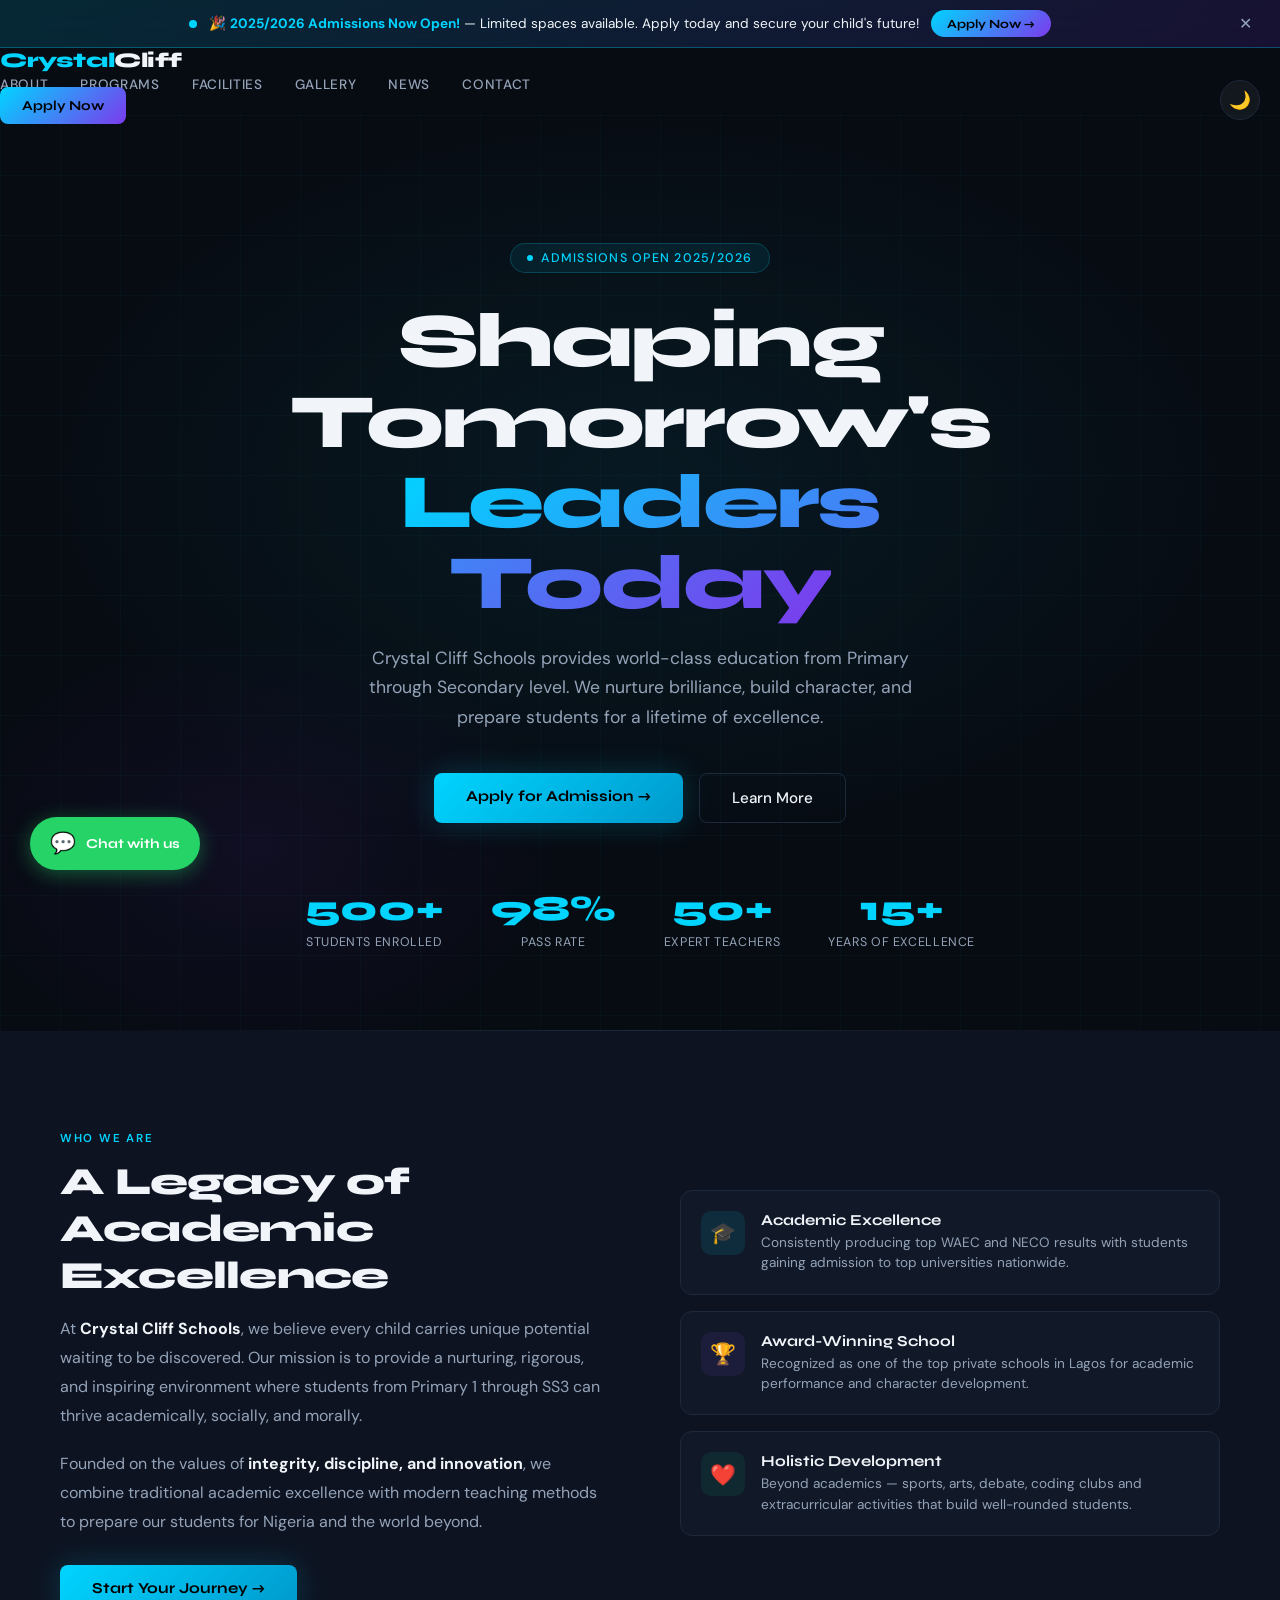
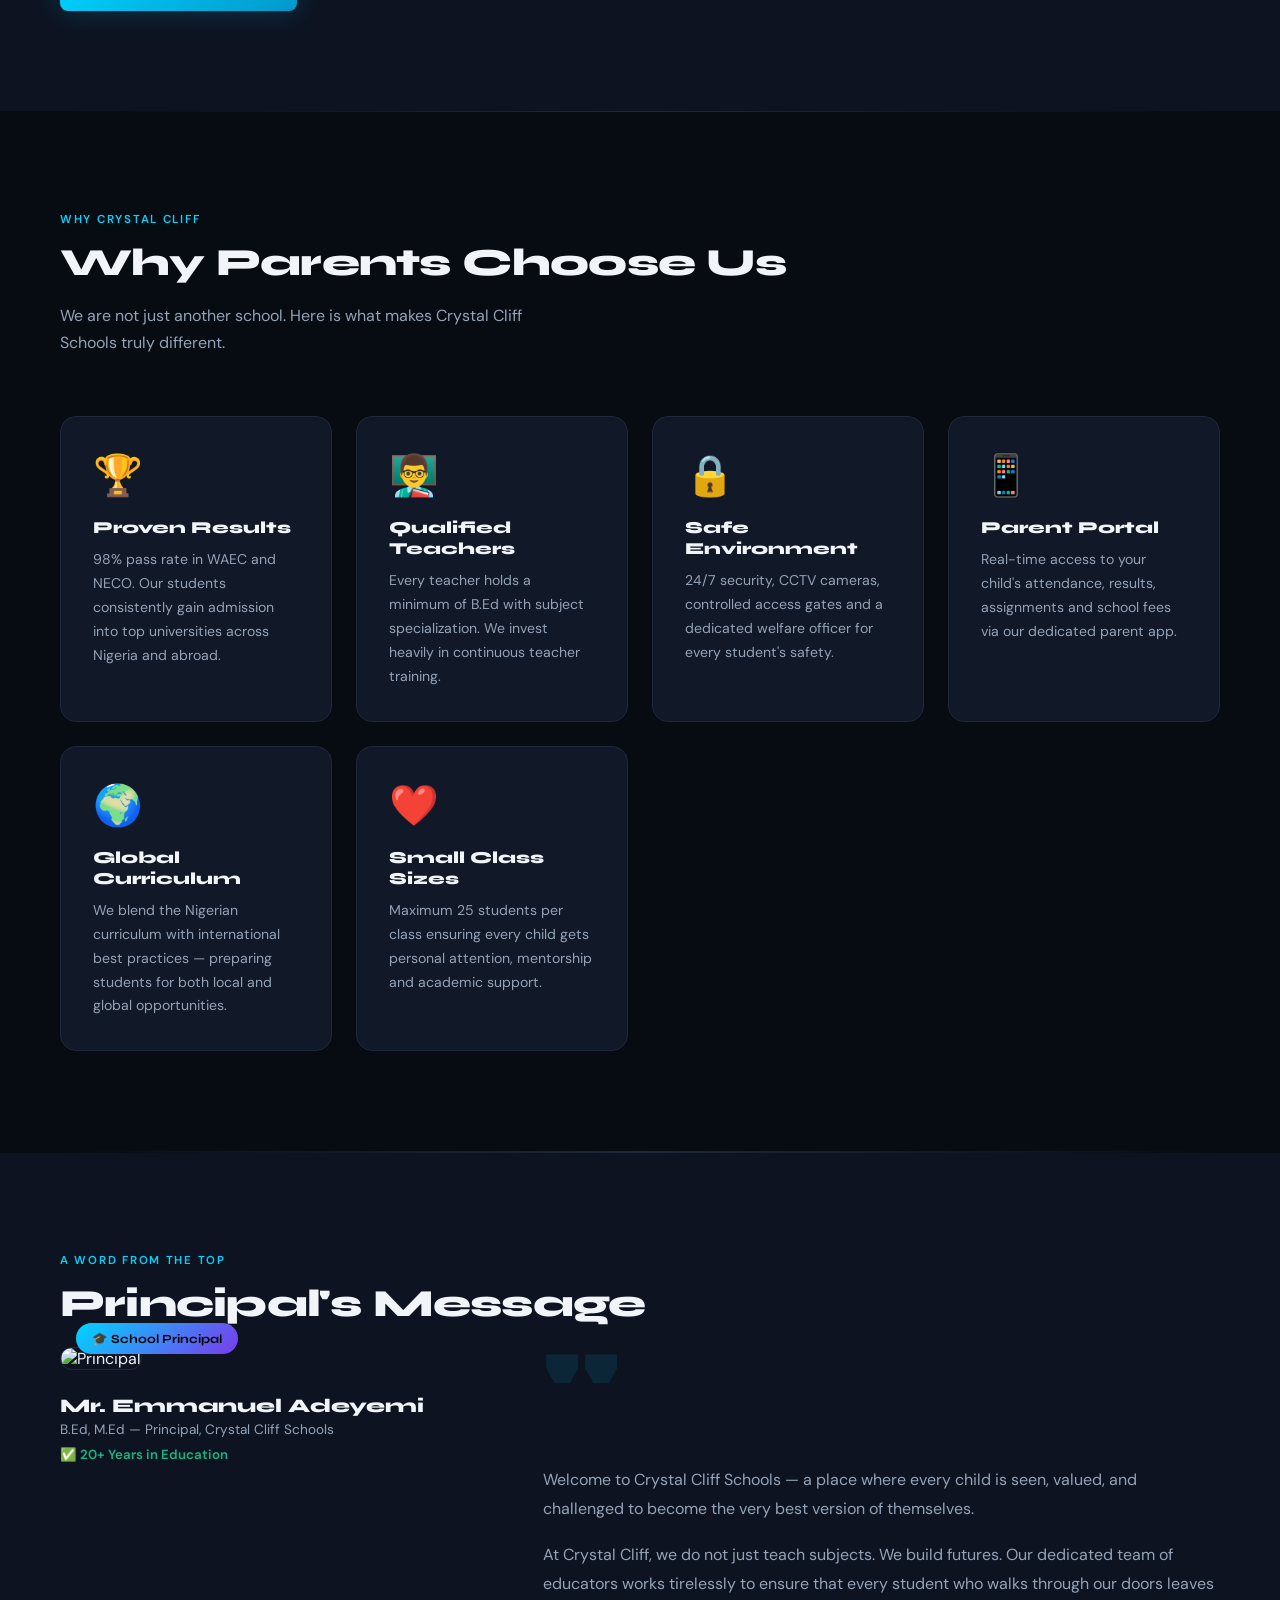
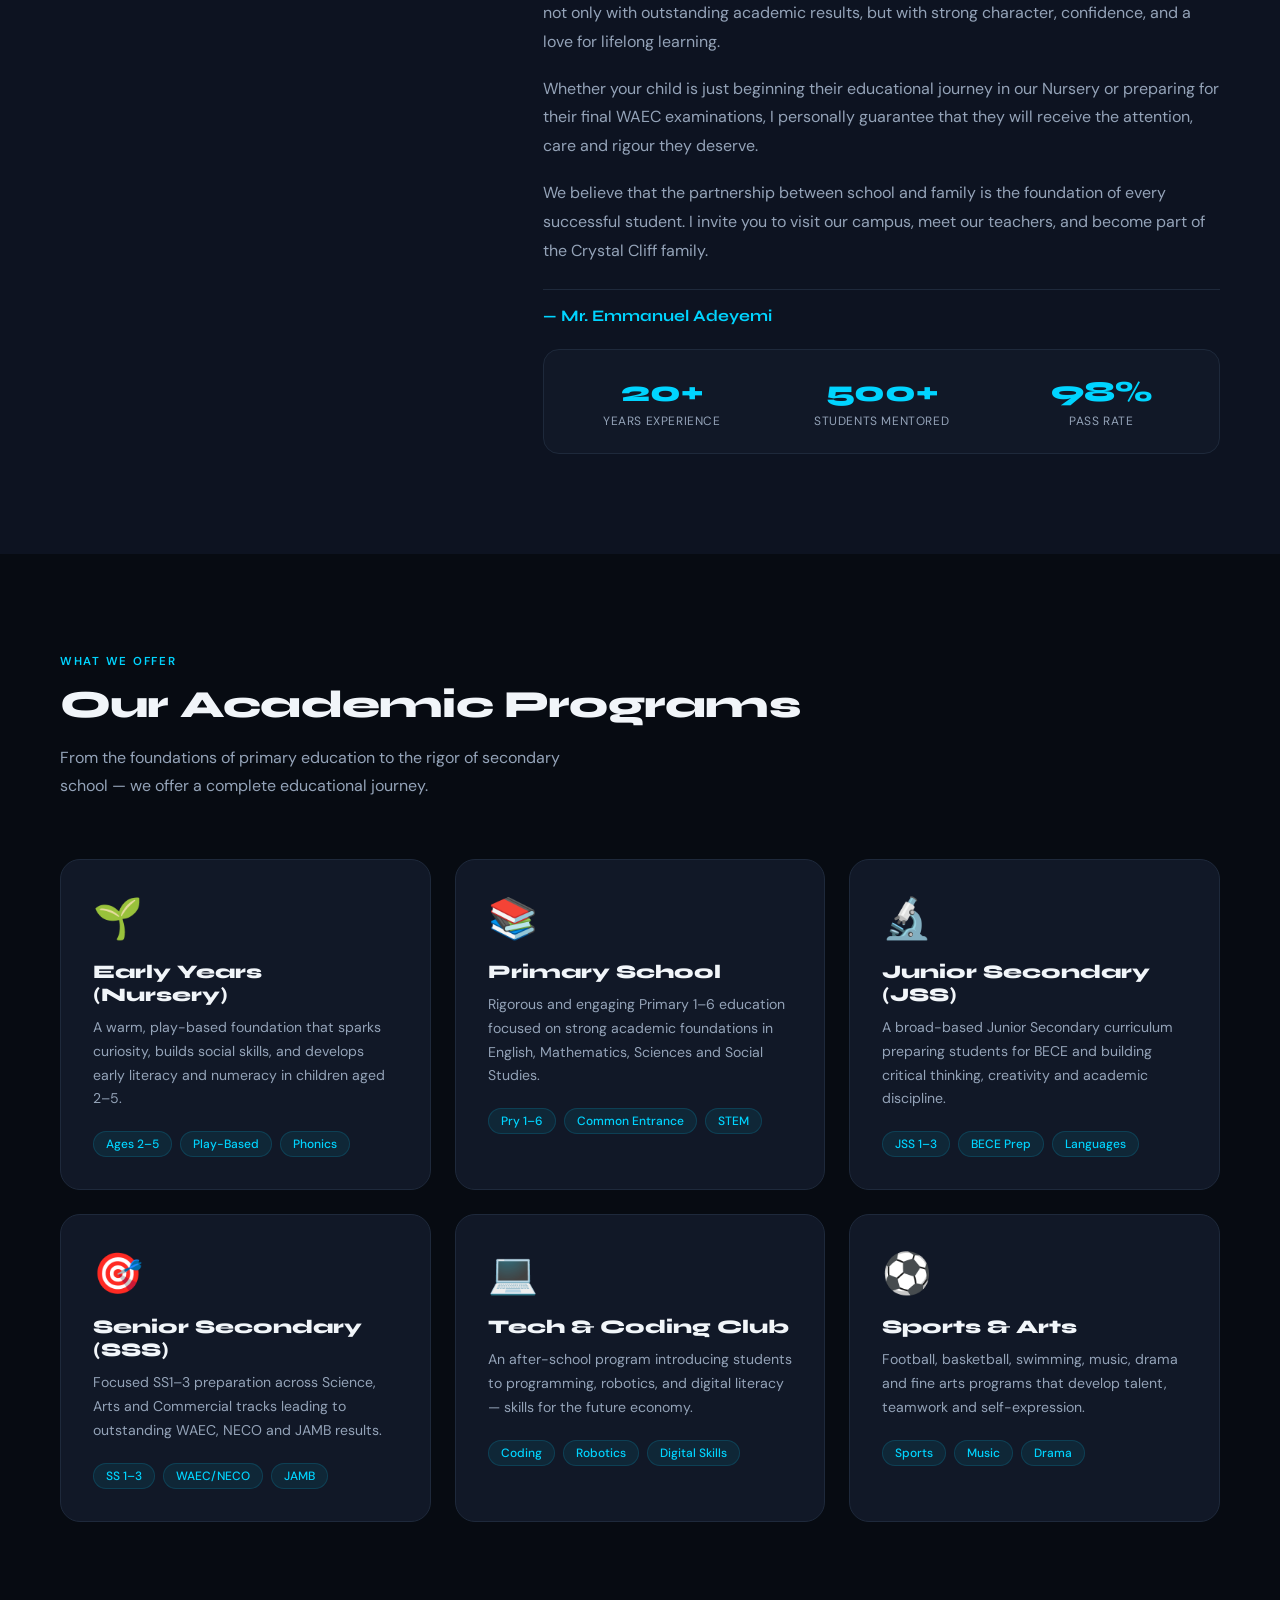
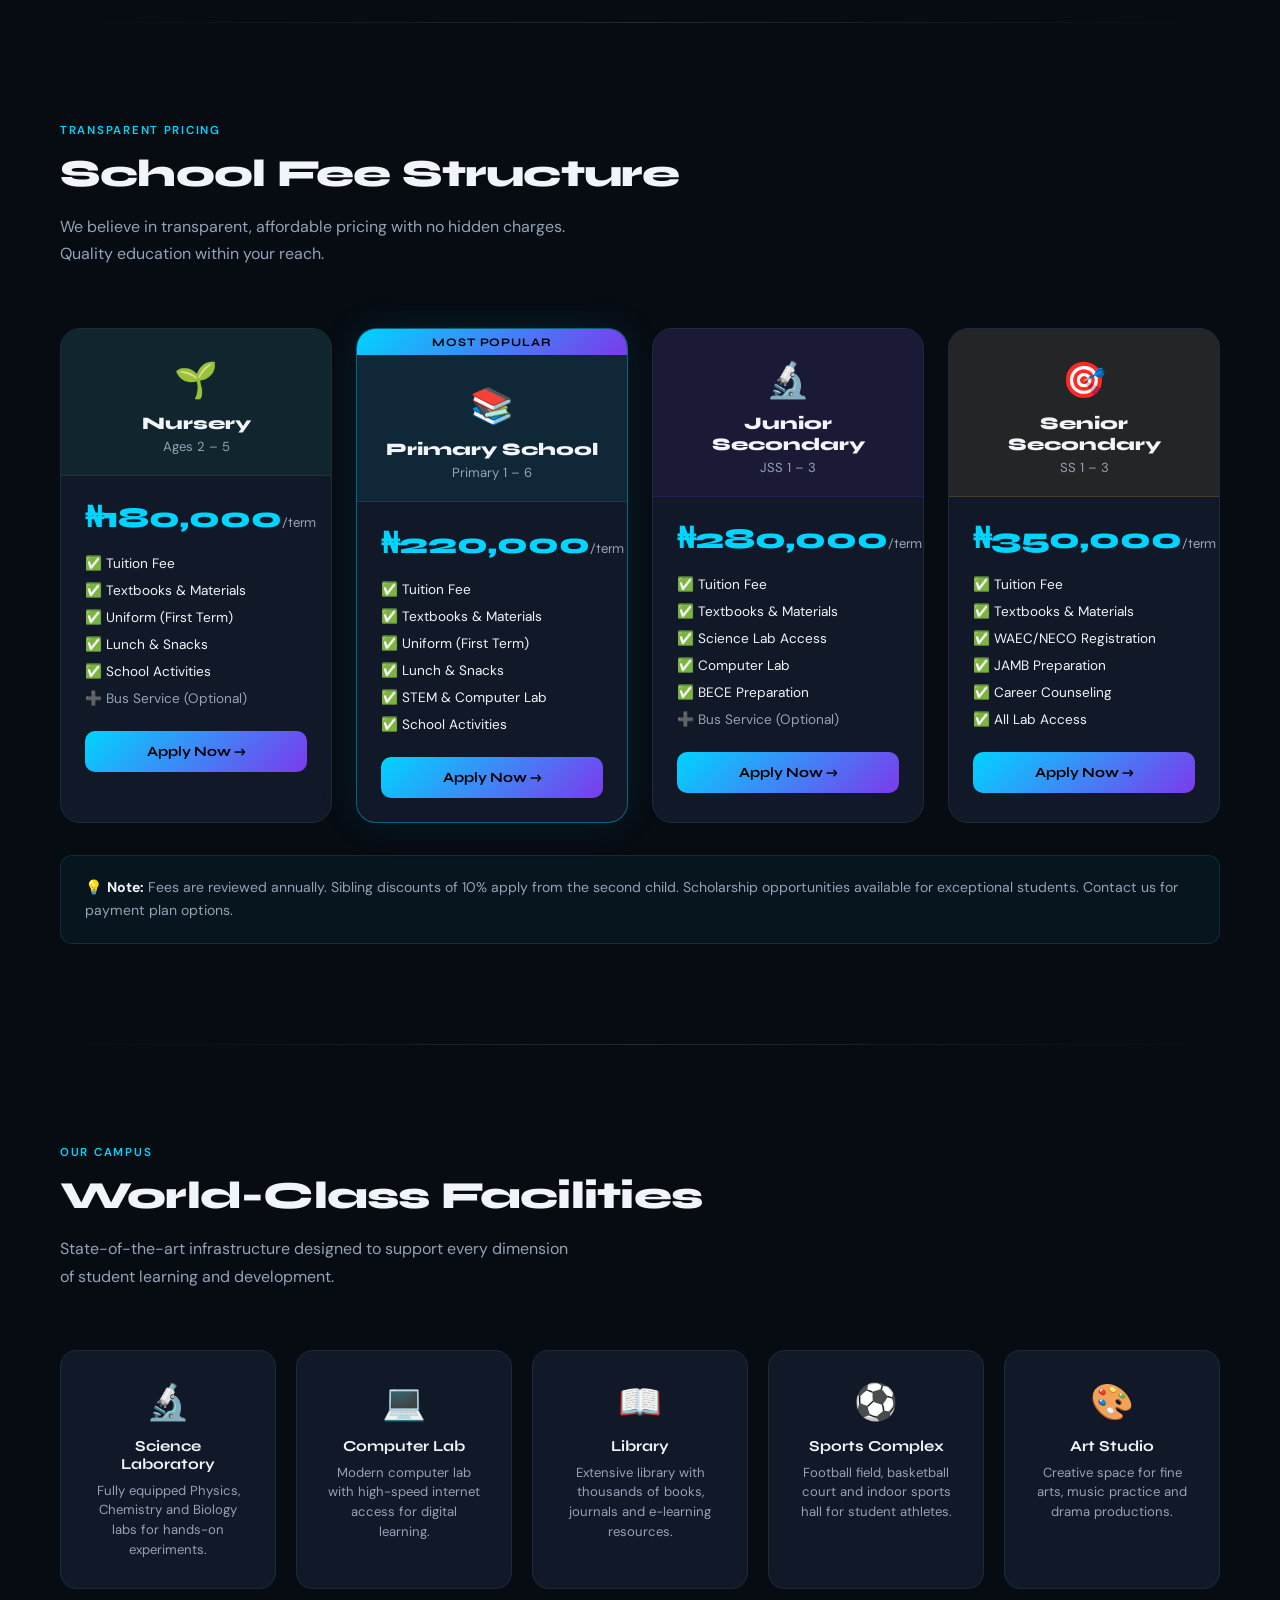
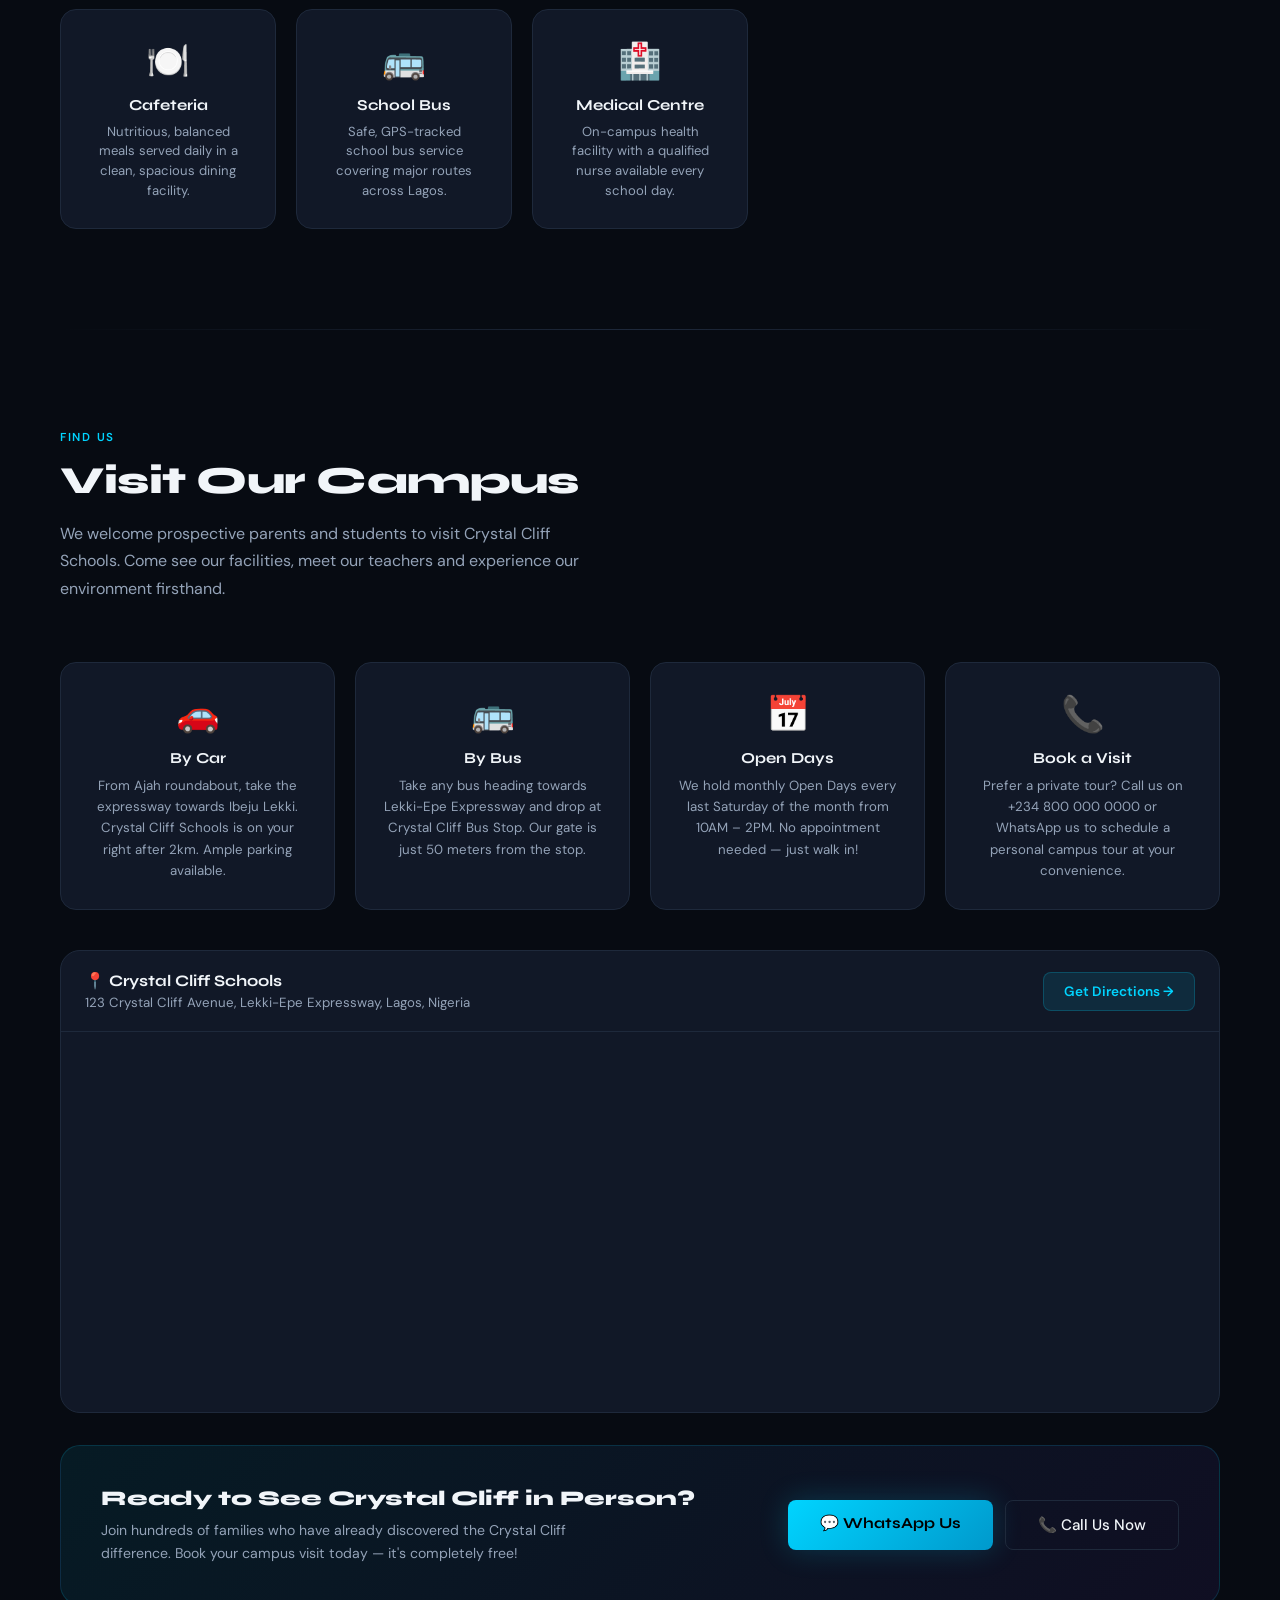
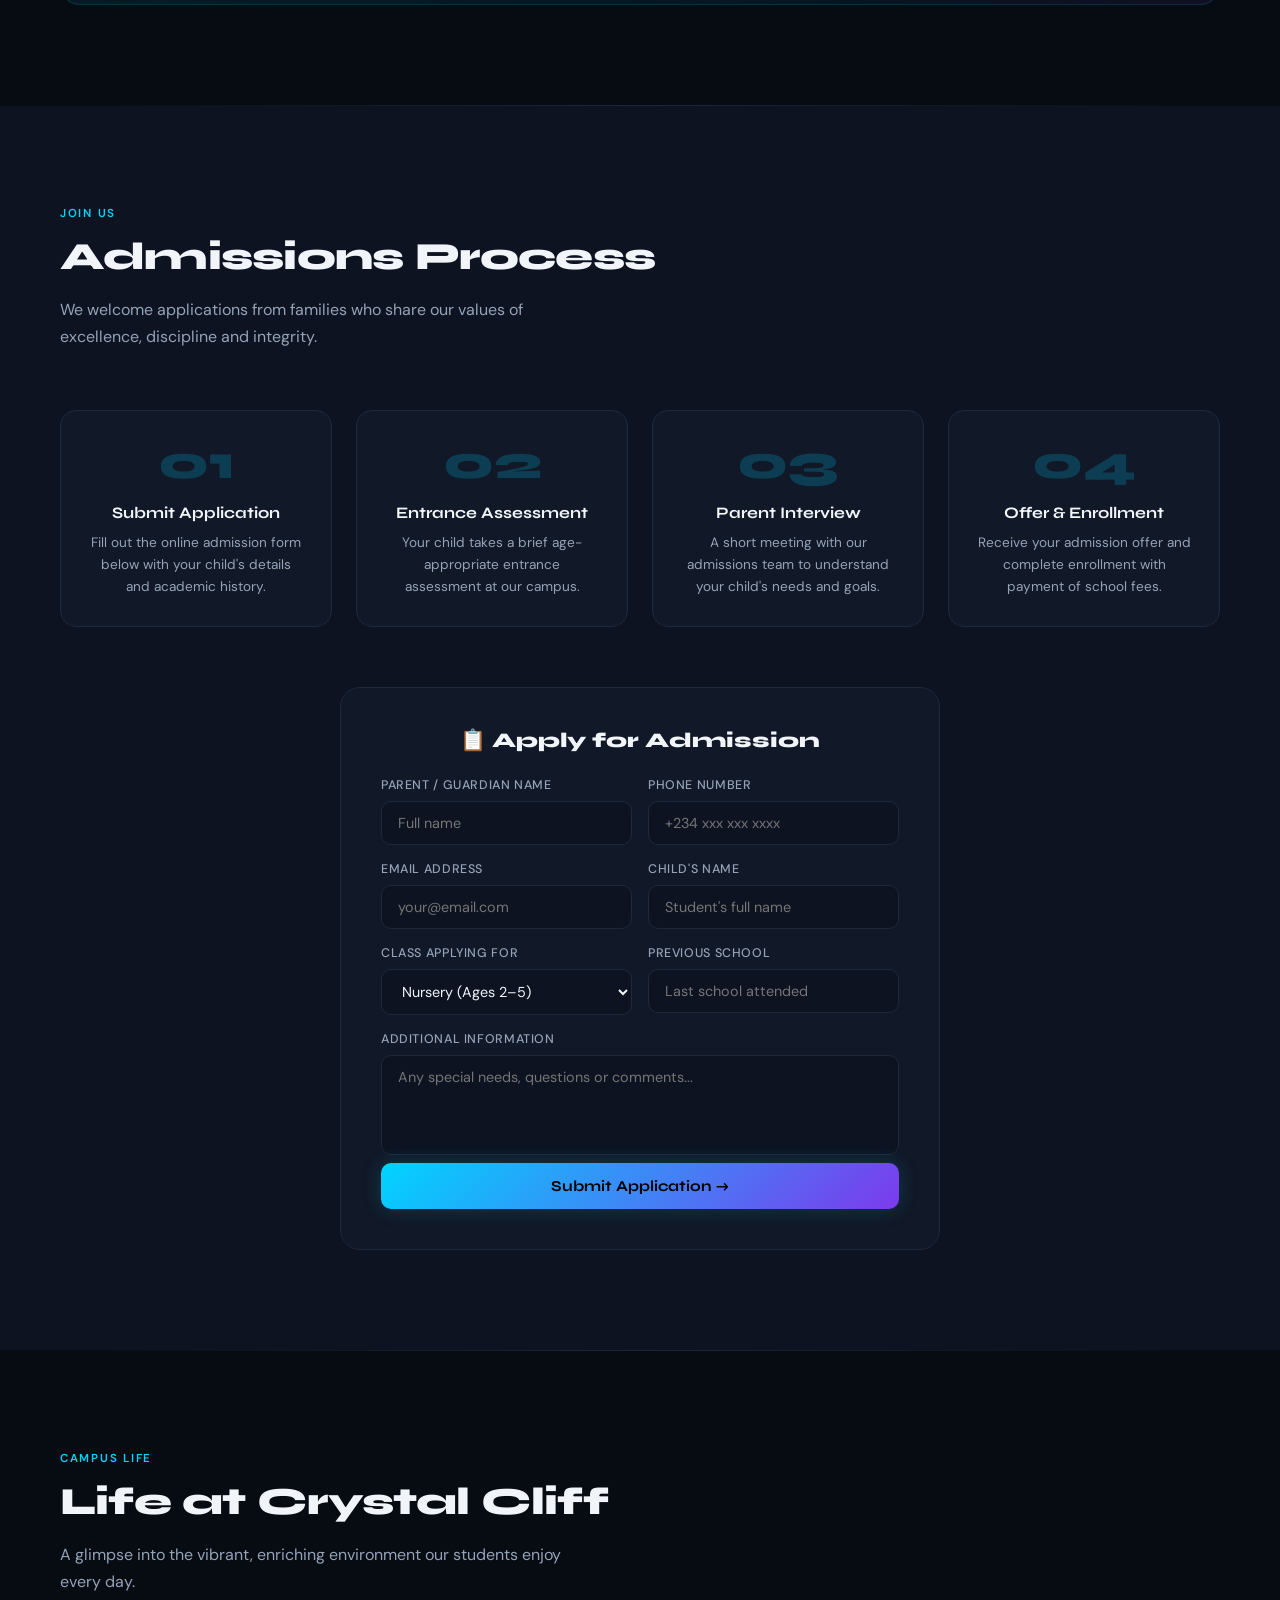
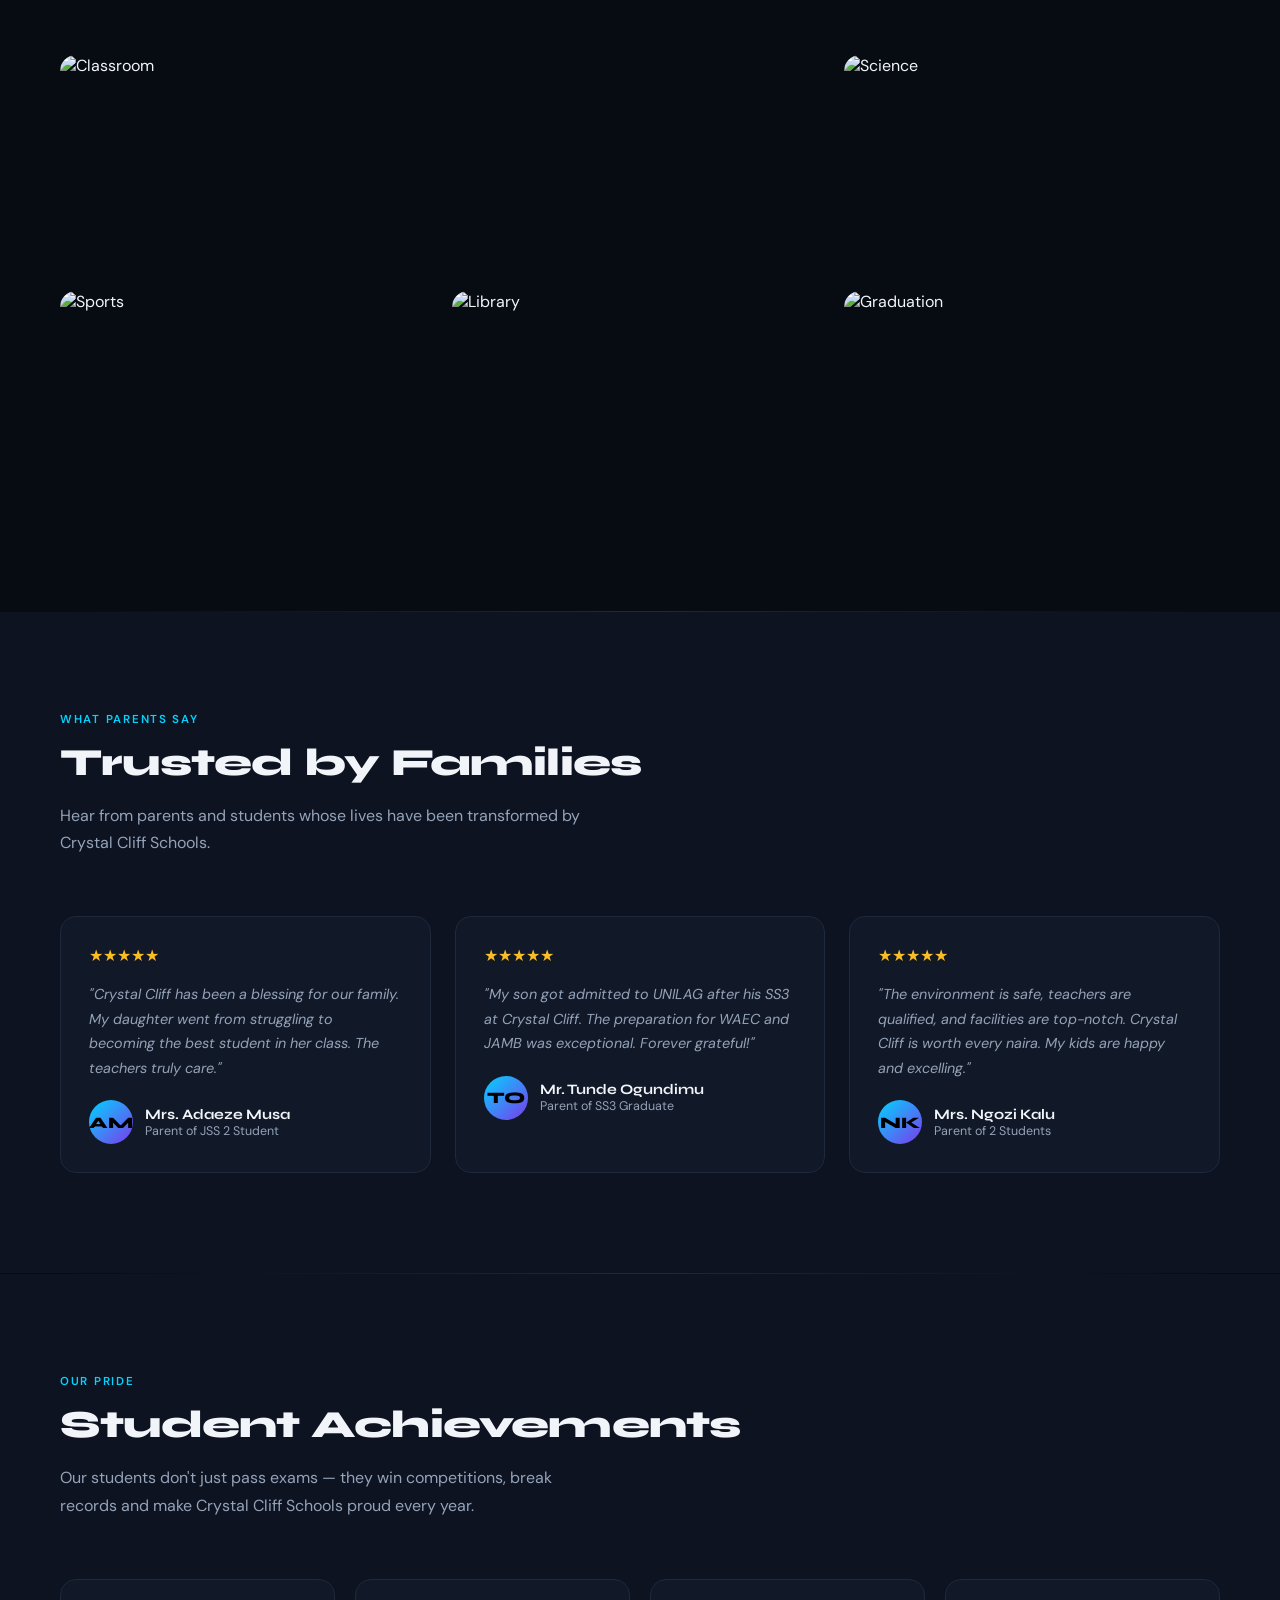
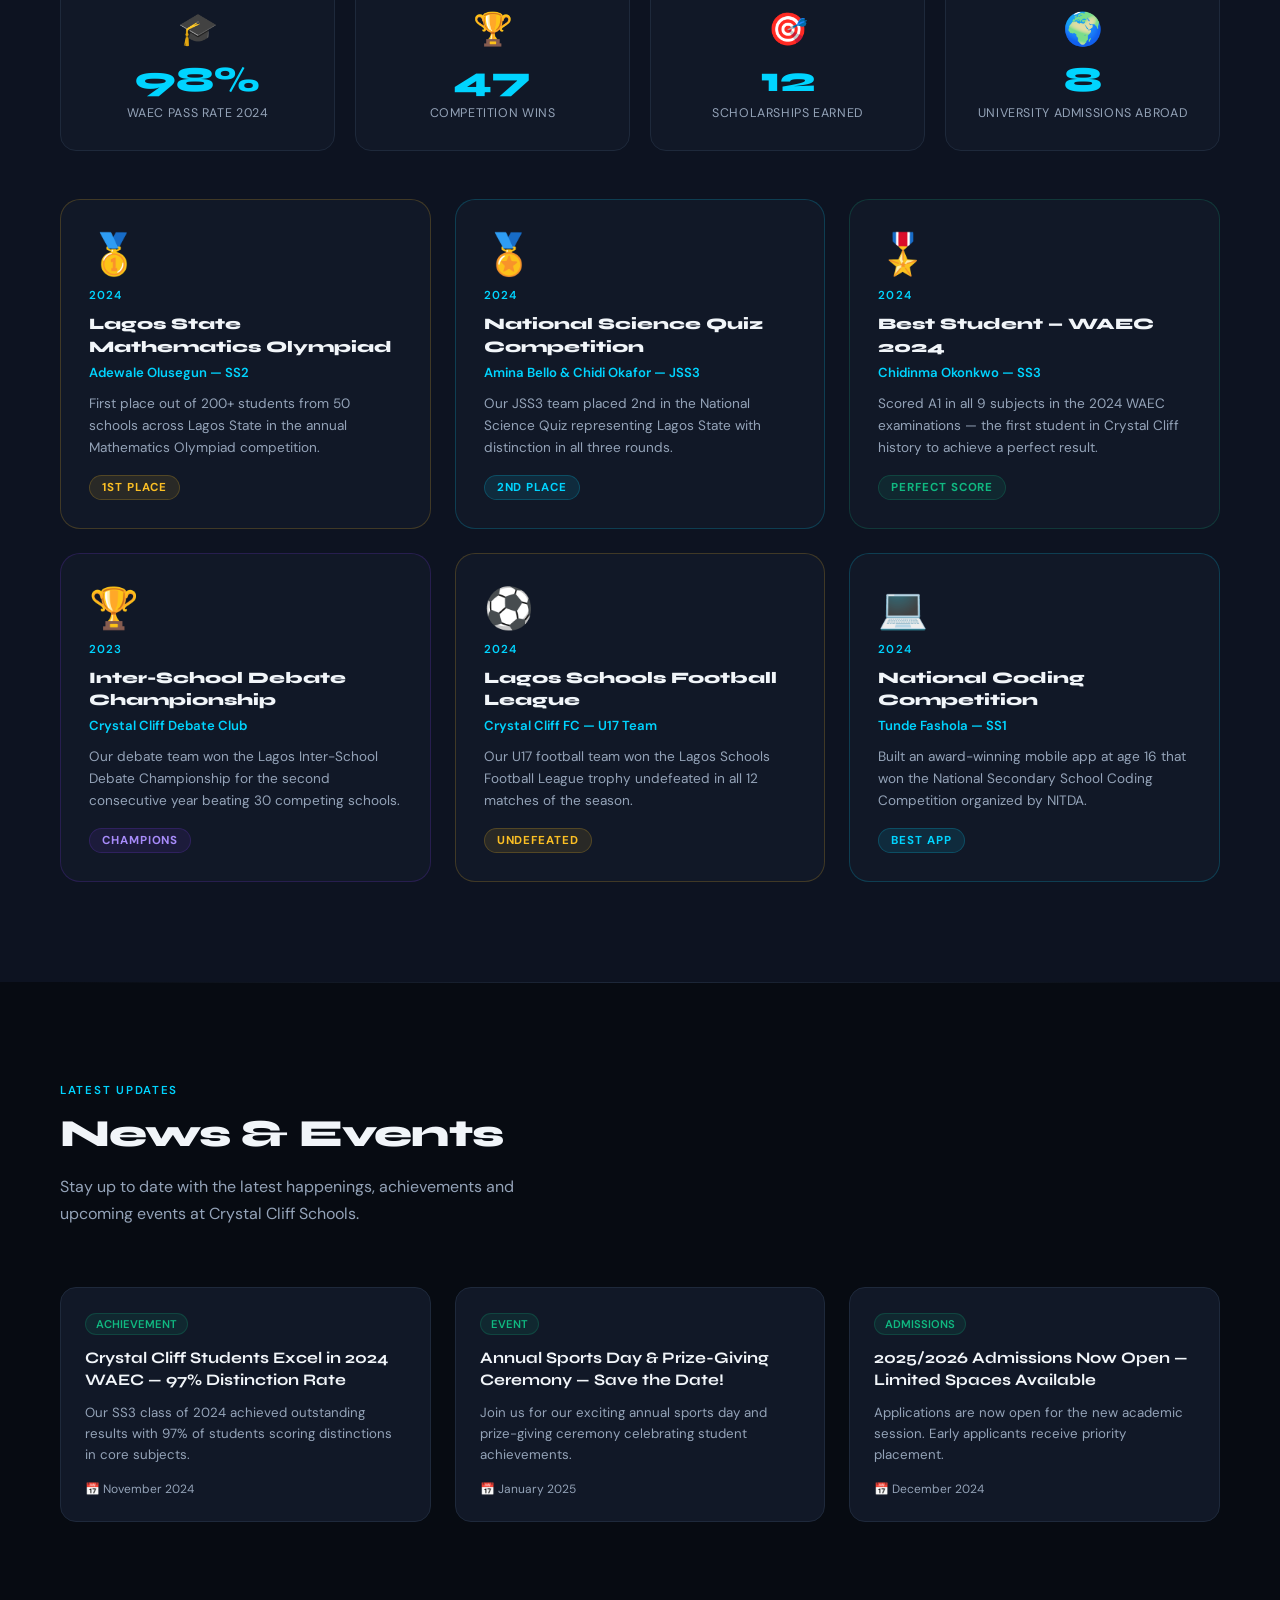
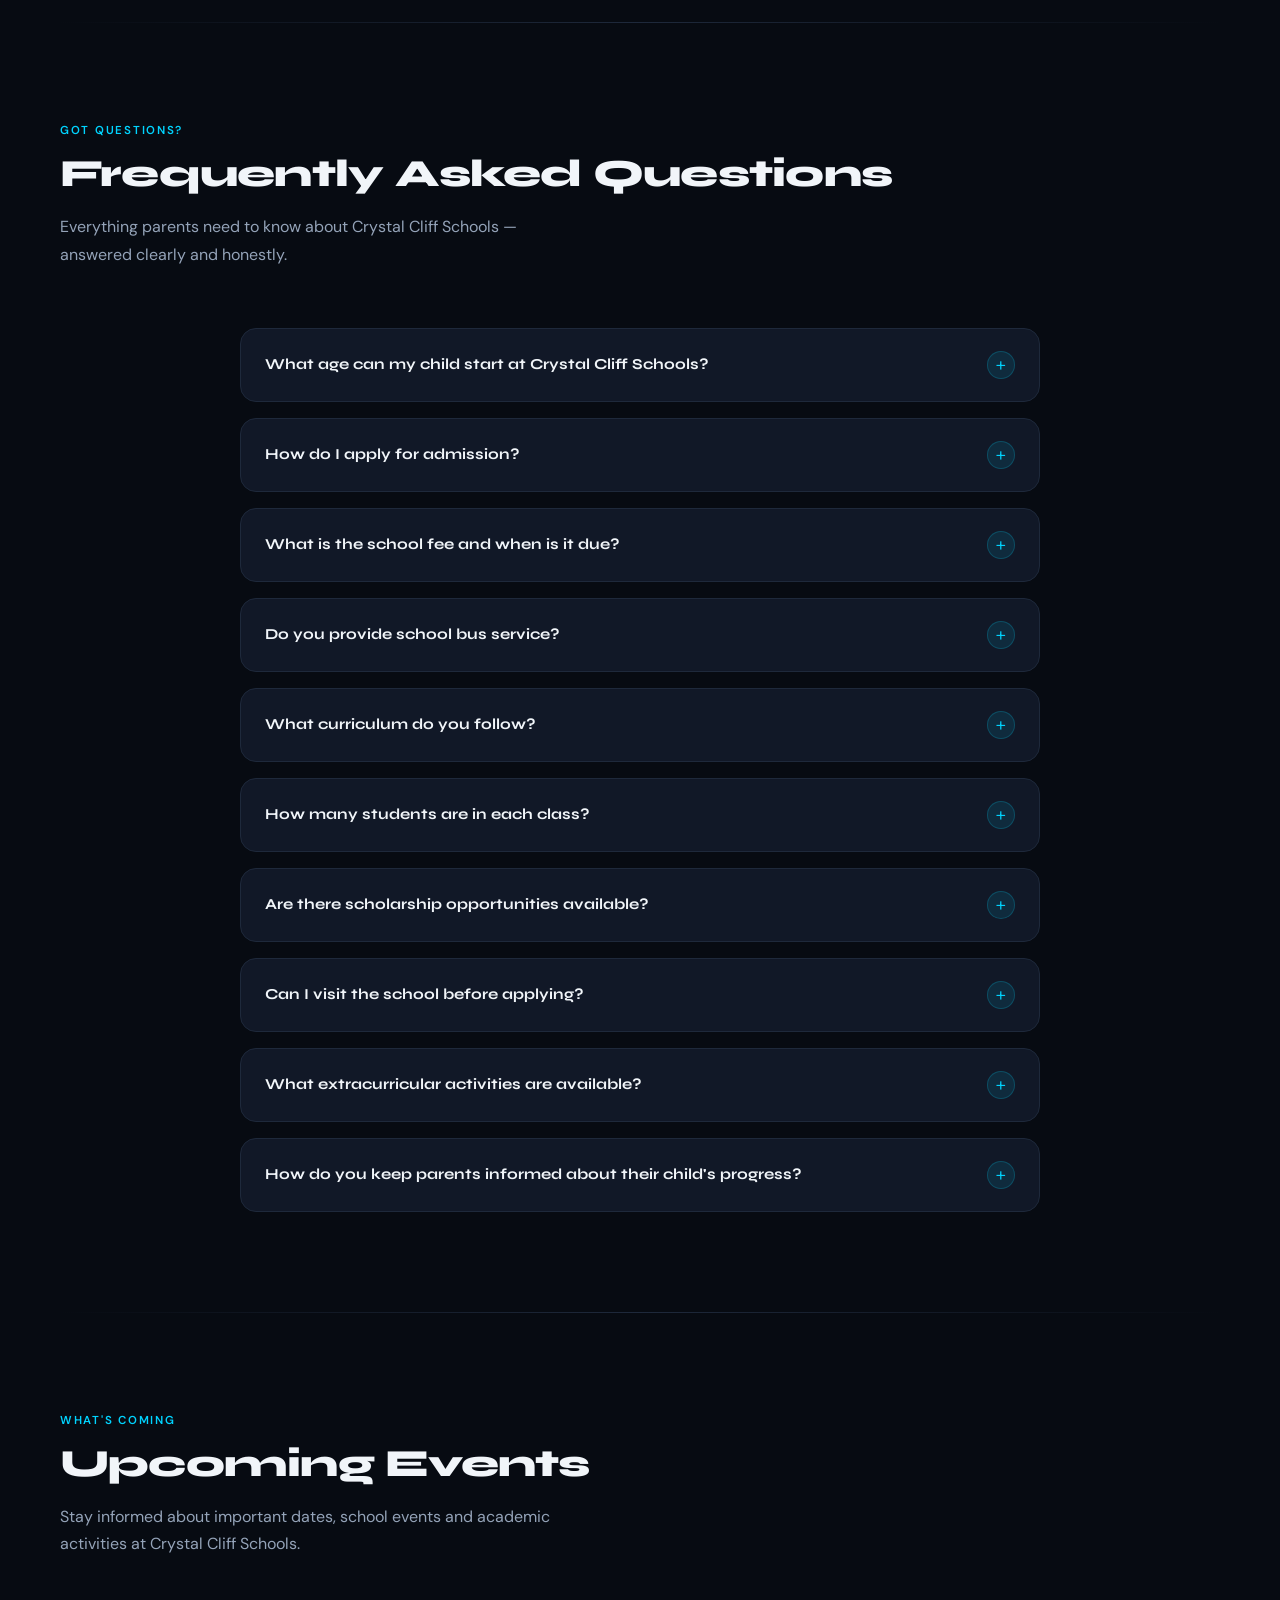
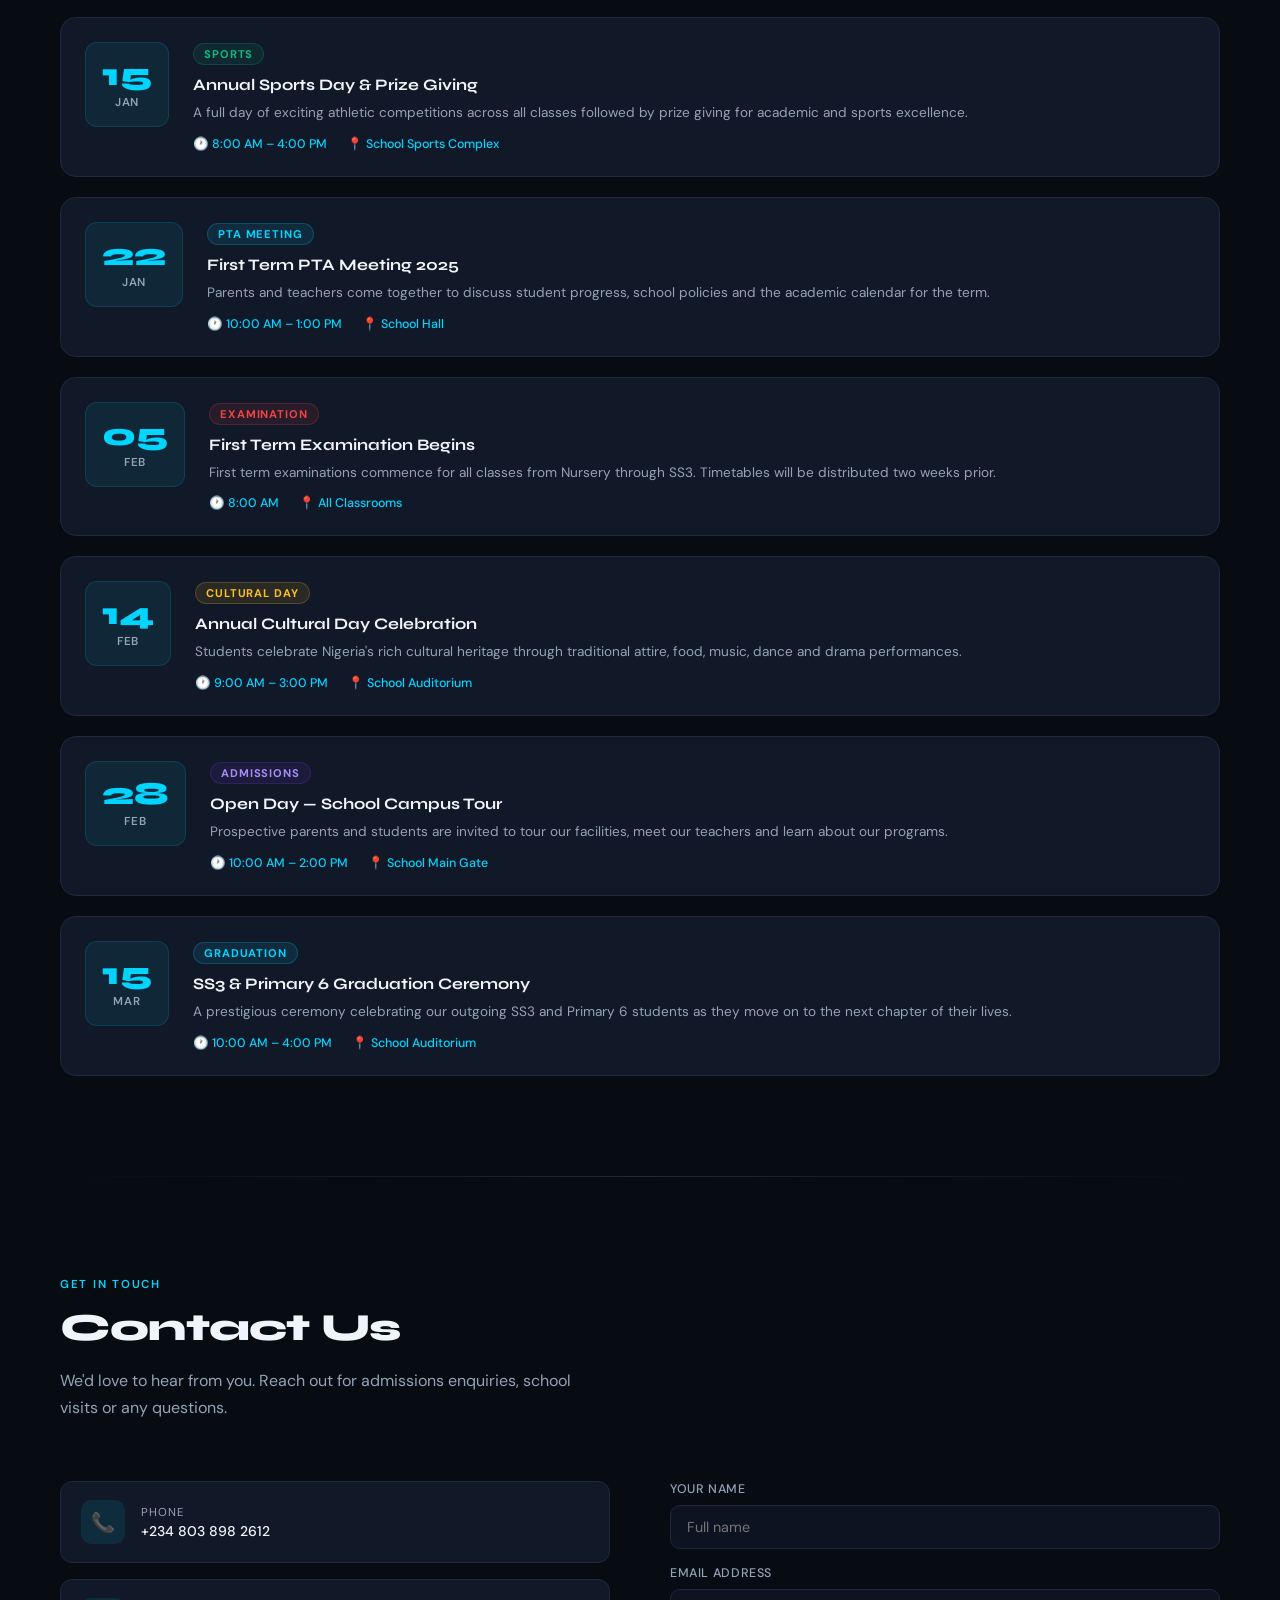
==== commit 767ce764: "clean project structure" ====
--- a/index.html
+++ b/index.html
@@ -435,7 +435,7 @@
     </div>
     <div class="visit-cta-btns">
       <a href="https://wa.me/2348000000000" target="_blank" class="btn-primary">💬 WhatsApp Us</a>
-      <a href="tel:+2348000000000" class="btn-outline">📞 Call Us Now</a>
+      <a href="tel:+2348038982612" class="btn-outline">📞 Call Us Now</a>
     </div>
   </div>
 </section>
@@ -874,7 +874,7 @@
   <p class="section-sub">We'd love to hear from you. Reach out for admissions enquiries, school visits or any questions.</p>
   <div class="contact-grid">
     <div>
-      <a class="contact-item" href="tel:+2348000000000"><div class="contact-icon">📞</div><div><div class="contact-label">Phone</div><div class="contact-value">+234 800 000 0000</div></div></a>
+      <a class="contact-item" href="tel:+2348038982612"><div class="contact-icon">📞</div><div><div class="contact-label">Phone</div><div class="contact-value">+234 800 000 0000</div></div></a>
       <a class="contact-item" href="mailto:info@crystalcliffschools.com"><div class="contact-icon">✉️</div><div><div class="contact-label">Email</div><div class="contact-value">info@crystalcliffschools.com</div></div></a>
       <a class="contact-item" href="#"><div class="contact-icon">📍</div><div><div class="contact-label">Address</div><div class="contact-value">123 Crystal Cliff Avenue, Lagos, Nigeria</div></div></a>
       <a class="contact-item" href="#"><div class="contact-icon">🕐</div><div><div class="contact-label">School Hours</div><div class="contact-value">Mon – Fri: 7:30 AM – 3:30 PM</div></div></a>
--- a/style.css
+++ b/style.css
@@ -33,7 +33,7 @@
 
 #scrollBar { position: fixed; top: 0; left: 0; height: 3px; background: linear-gradient(90deg, var(--accent), var(--accent2)); z-index: 9999; width: 0%; transition: width 0.1s; }
 
-nav { position: fixed; top: 0; width: 100%; z-index: 999; padding: 18px 60px; display: flex; justify-content: space-between; align-items: center; background: rgba(7,11,18,0.9); backdrop-filter: blur(20px); border-bottom: 1px solid rgba(0,212,255,0.08); }
+.nav { position: fixed; top: 0; width: 100%; z-index: 999; padding: 18px 60px; display: flex; justify-content: space-between; align-items: center; background: rgba(7,11,18,0.9); backdrop-filter: blur(20px); border-bottom: 1px solid rgba(0,212,255,0.08); }
 .nav-logo { font-family: 'Syne', sans-serif; font-weight: 800; font-size: 1.3rem; color: var(--accent); letter-spacing: -0.02em; }
 .nav-logo span { color: var(--text); }
 .nav-links { display: flex; gap: 32px; list-style: none; }
@@ -650,7 +650,24 @@
   border-color: var(--accent);
   background: rgba(0,212,255,0.08);
 }
-
+.theme-toggle {
+  position: fixed;
+  top: 80px;
+  right: 20px;
+  z-index: 998;
+  background: rgba(255,255,255,0.05);
+  border: 1px solid var(--border);
+  color: var(--text);
+  width: 40px;
+  height: 40px;
+  border-radius: 50%;
+  cursor: pointer;
+  font-size: 1.1rem;
+  display: flex;
+  align-items: center;
+  justify-content: center;
+  transition: all 0.2s;
+}
 /* LIGHT MODE */
 body.light {
   --bg: #f8fafc;
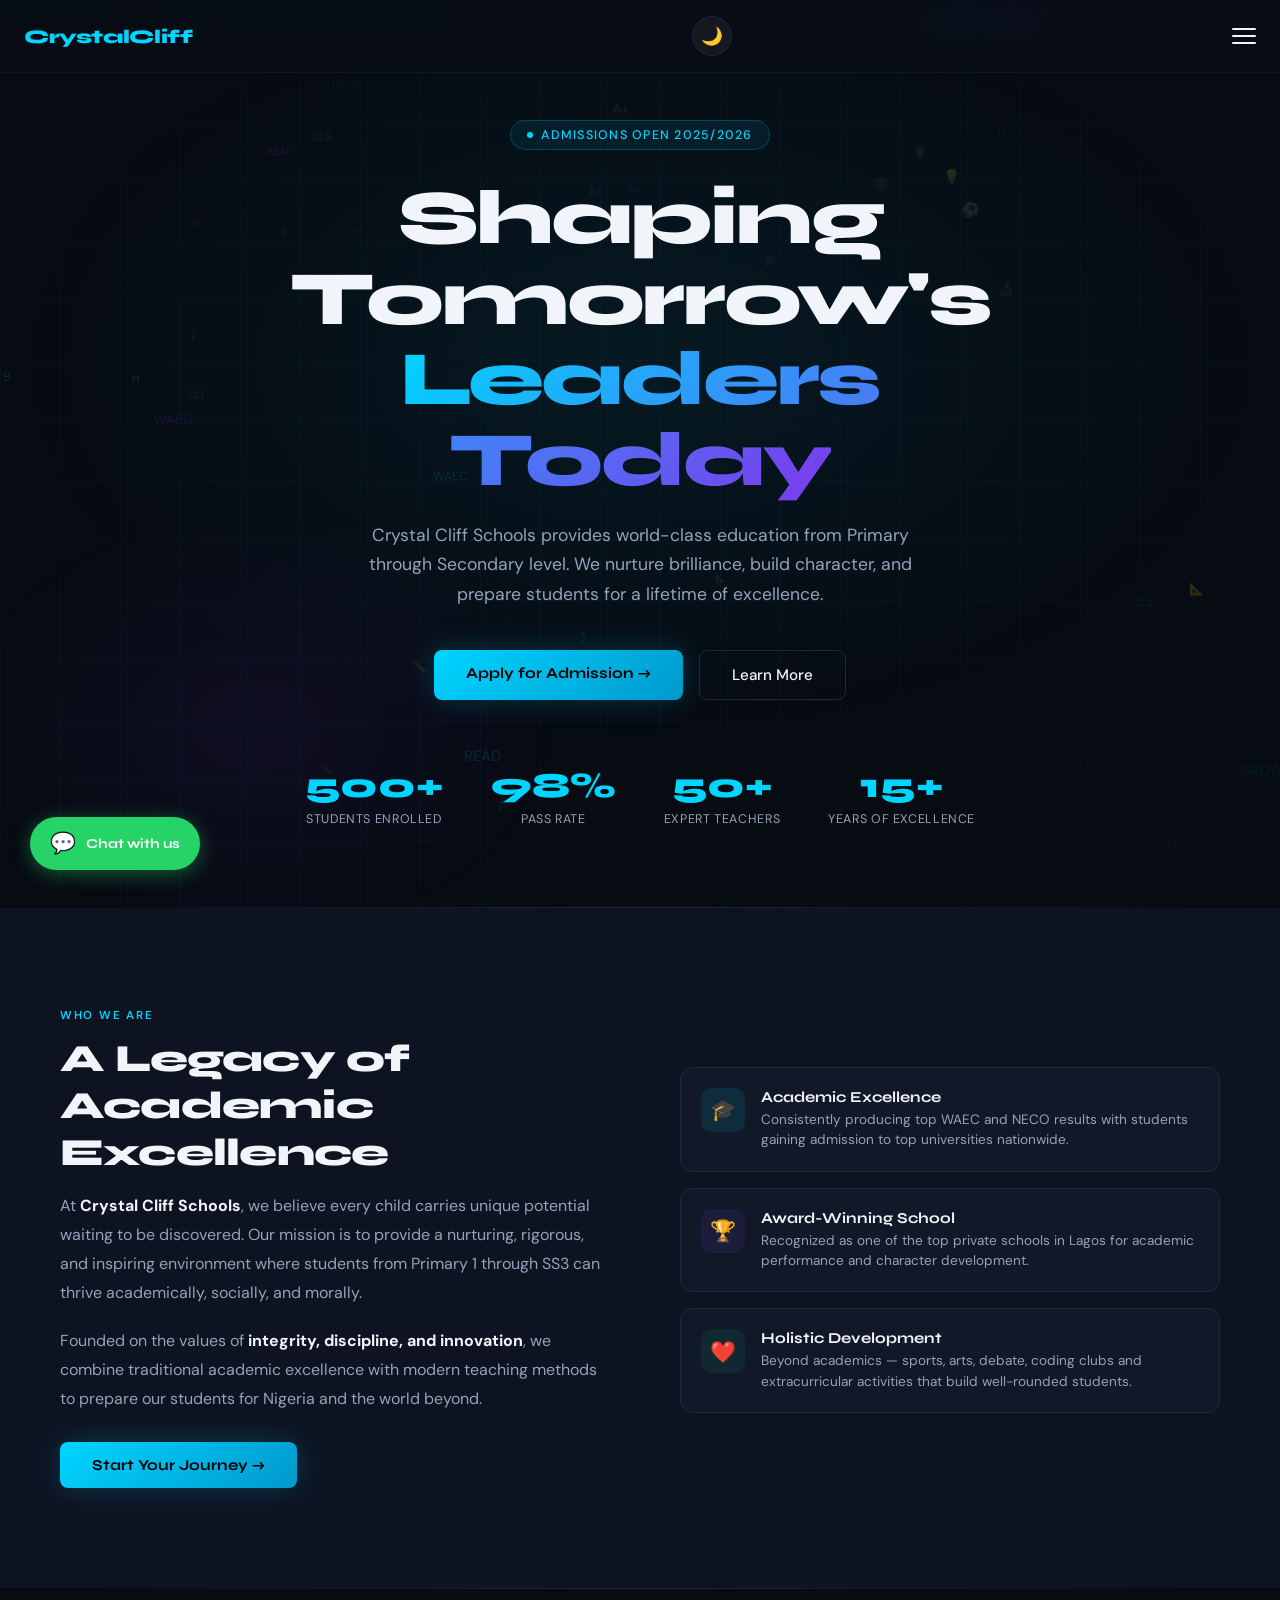
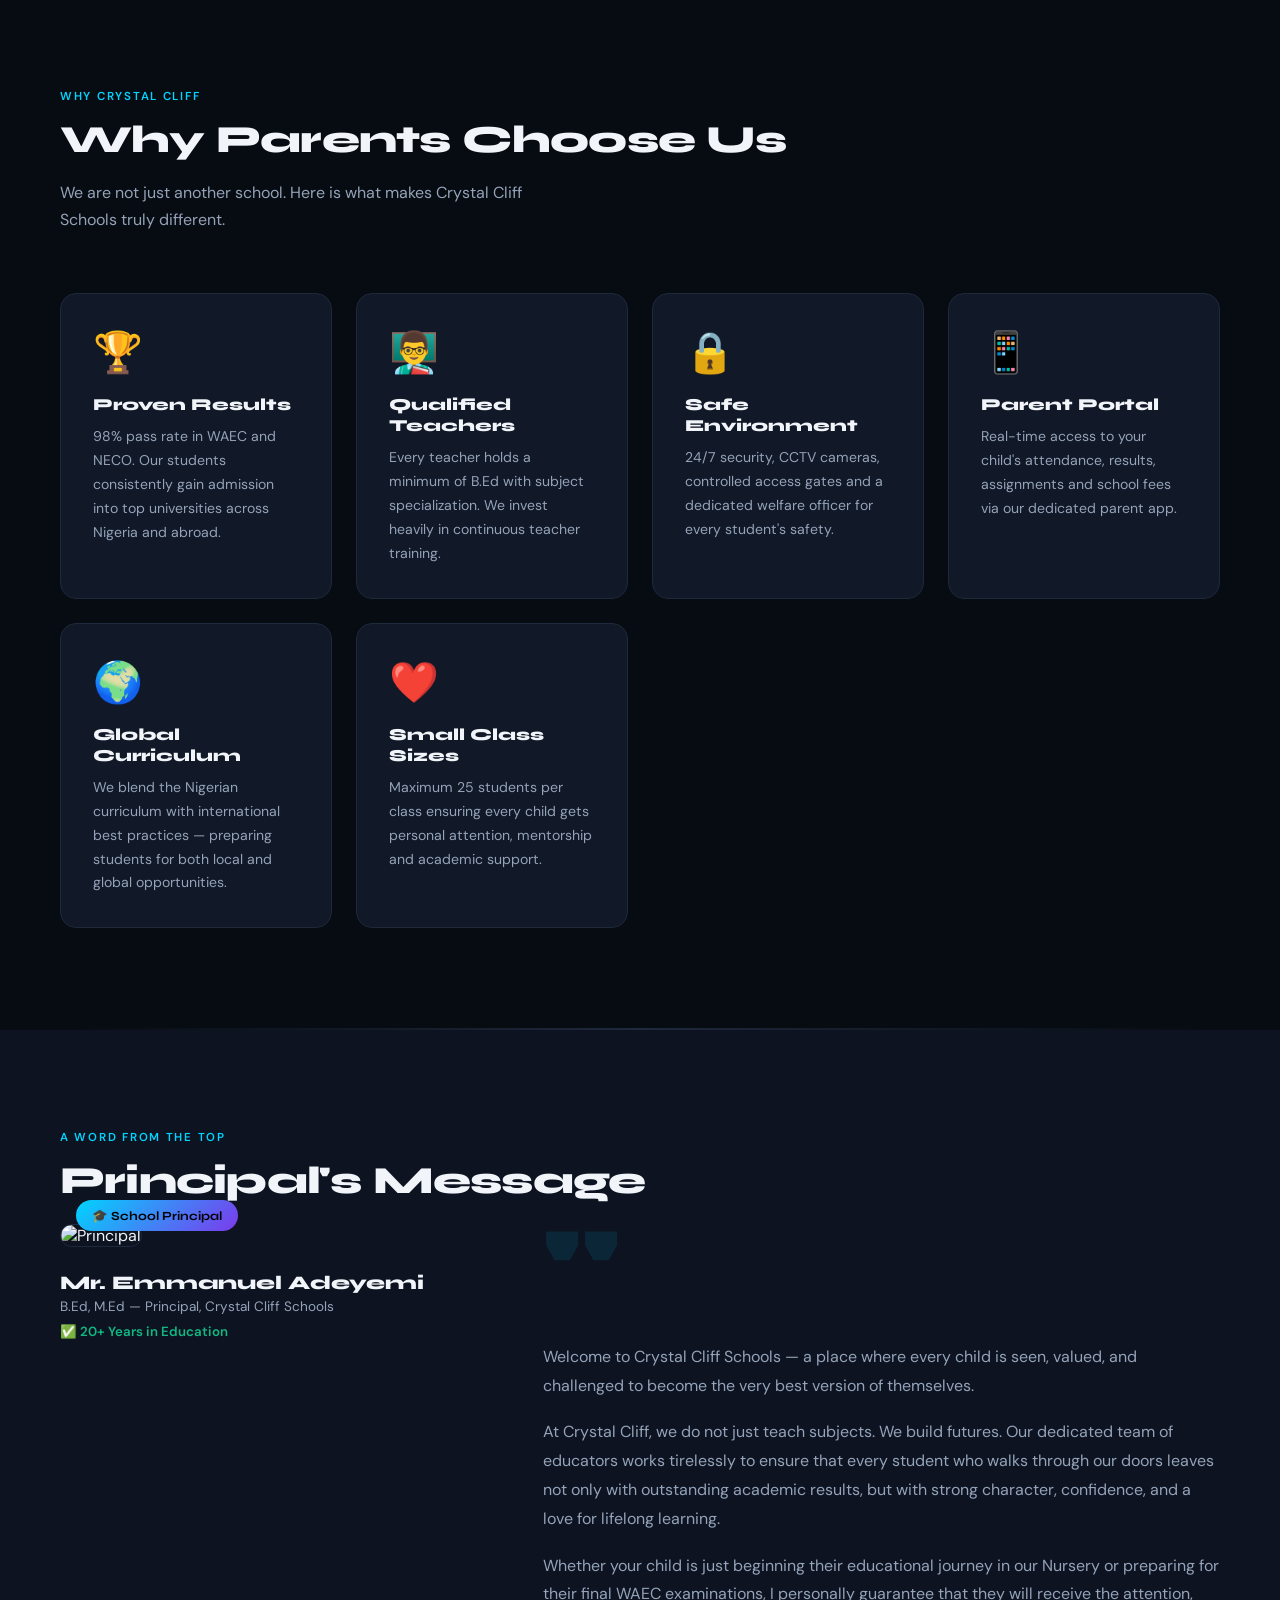
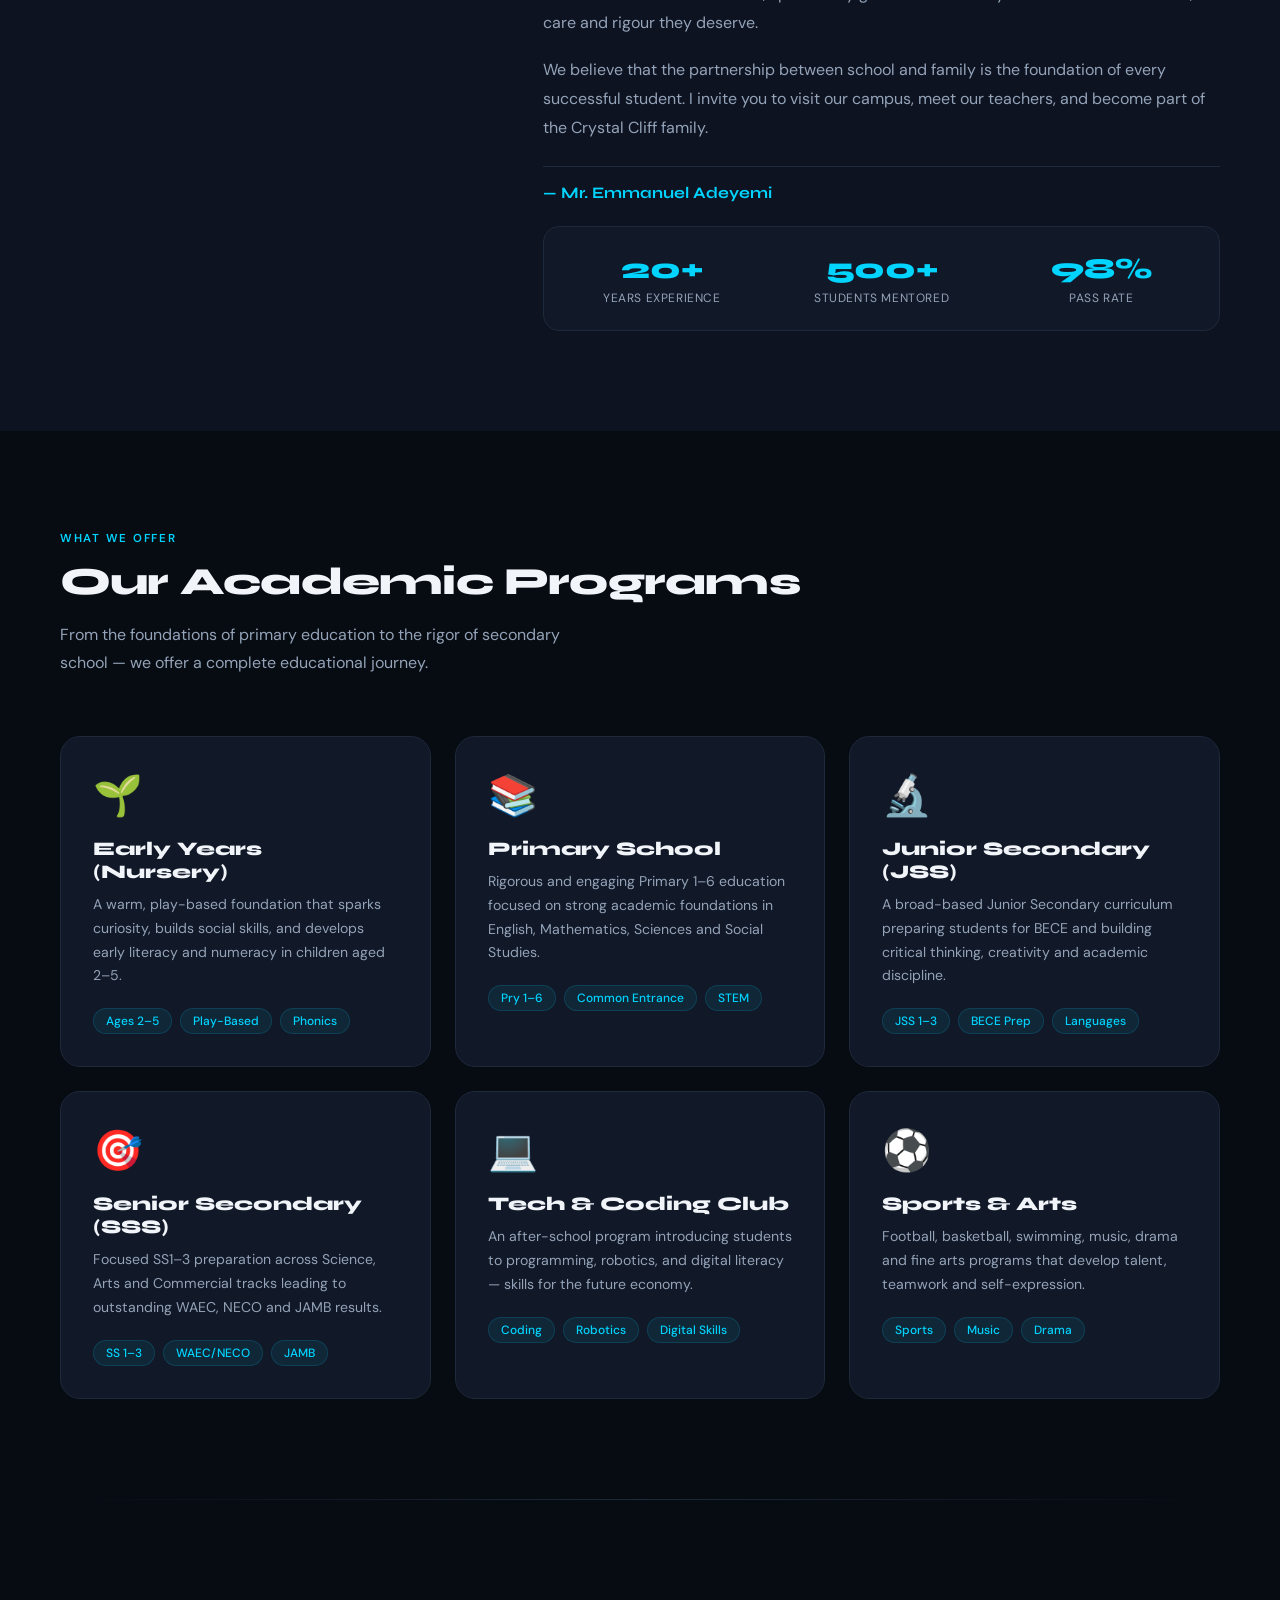
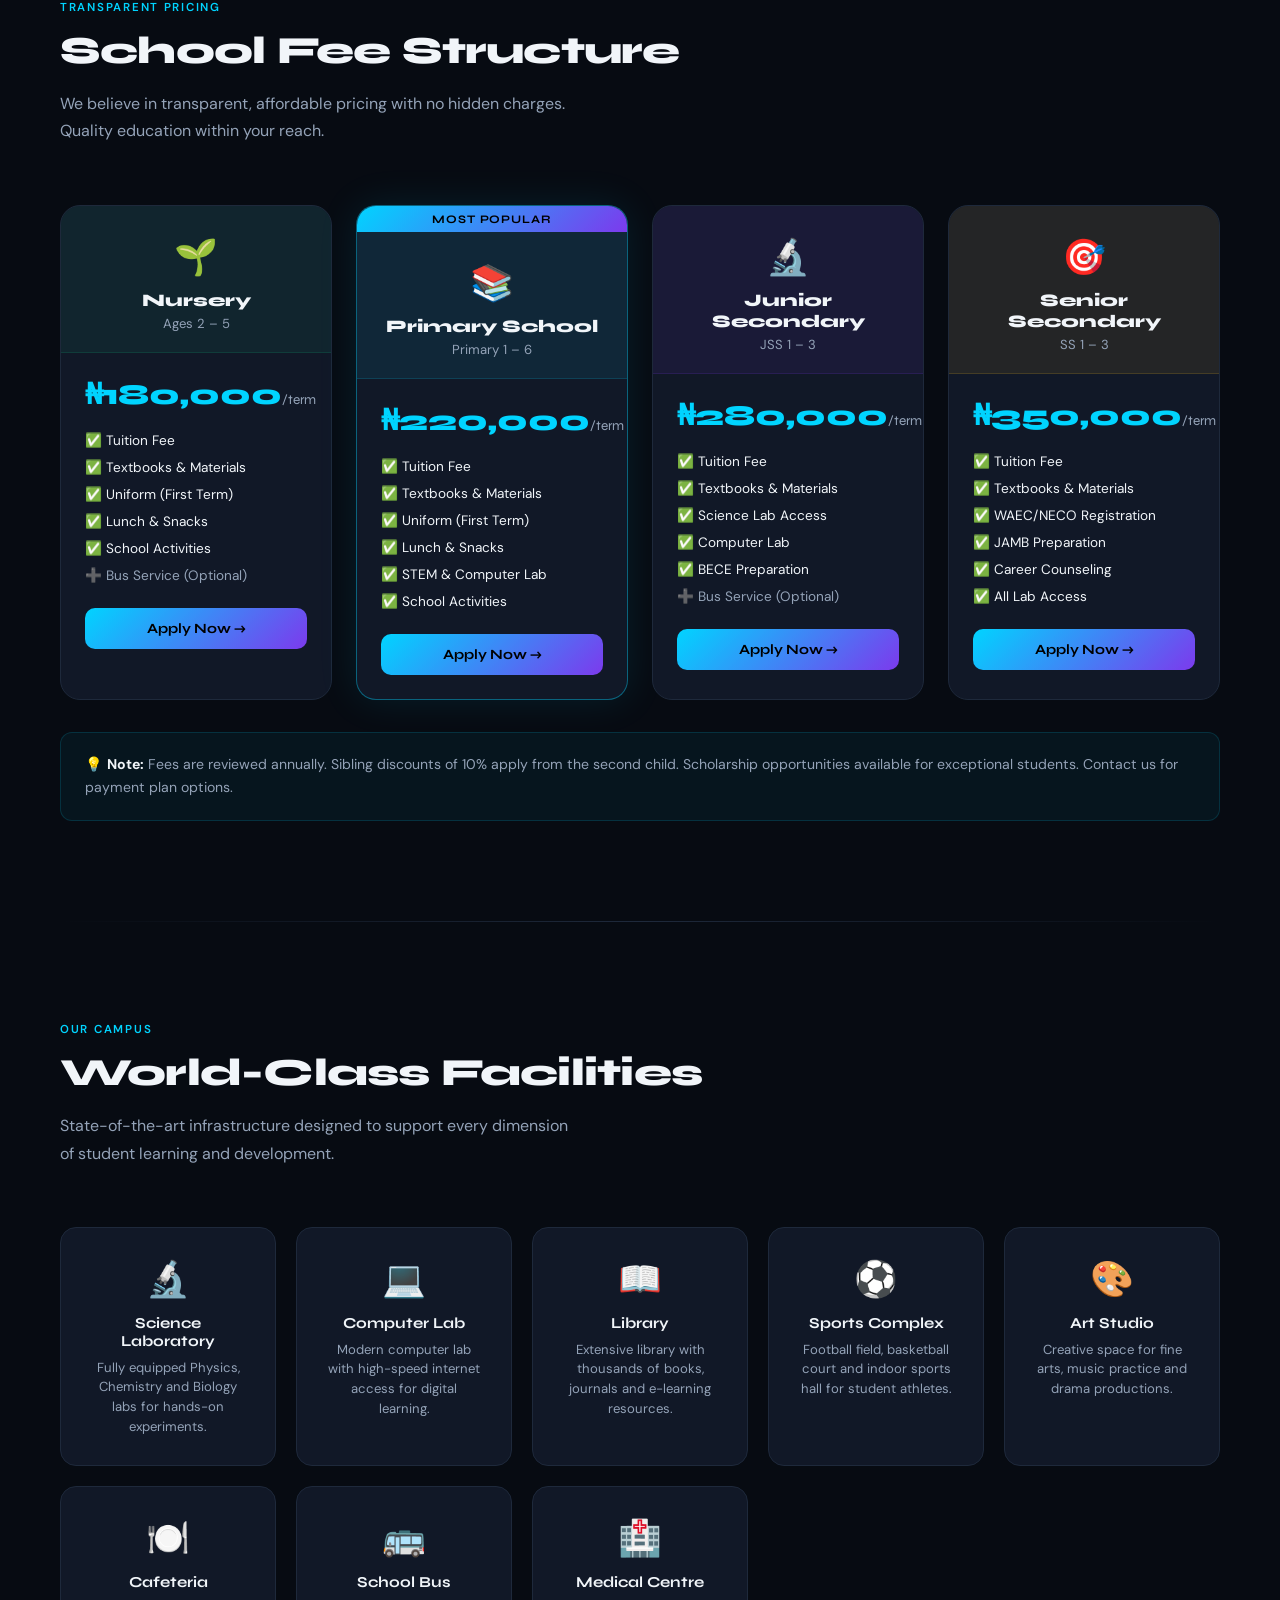
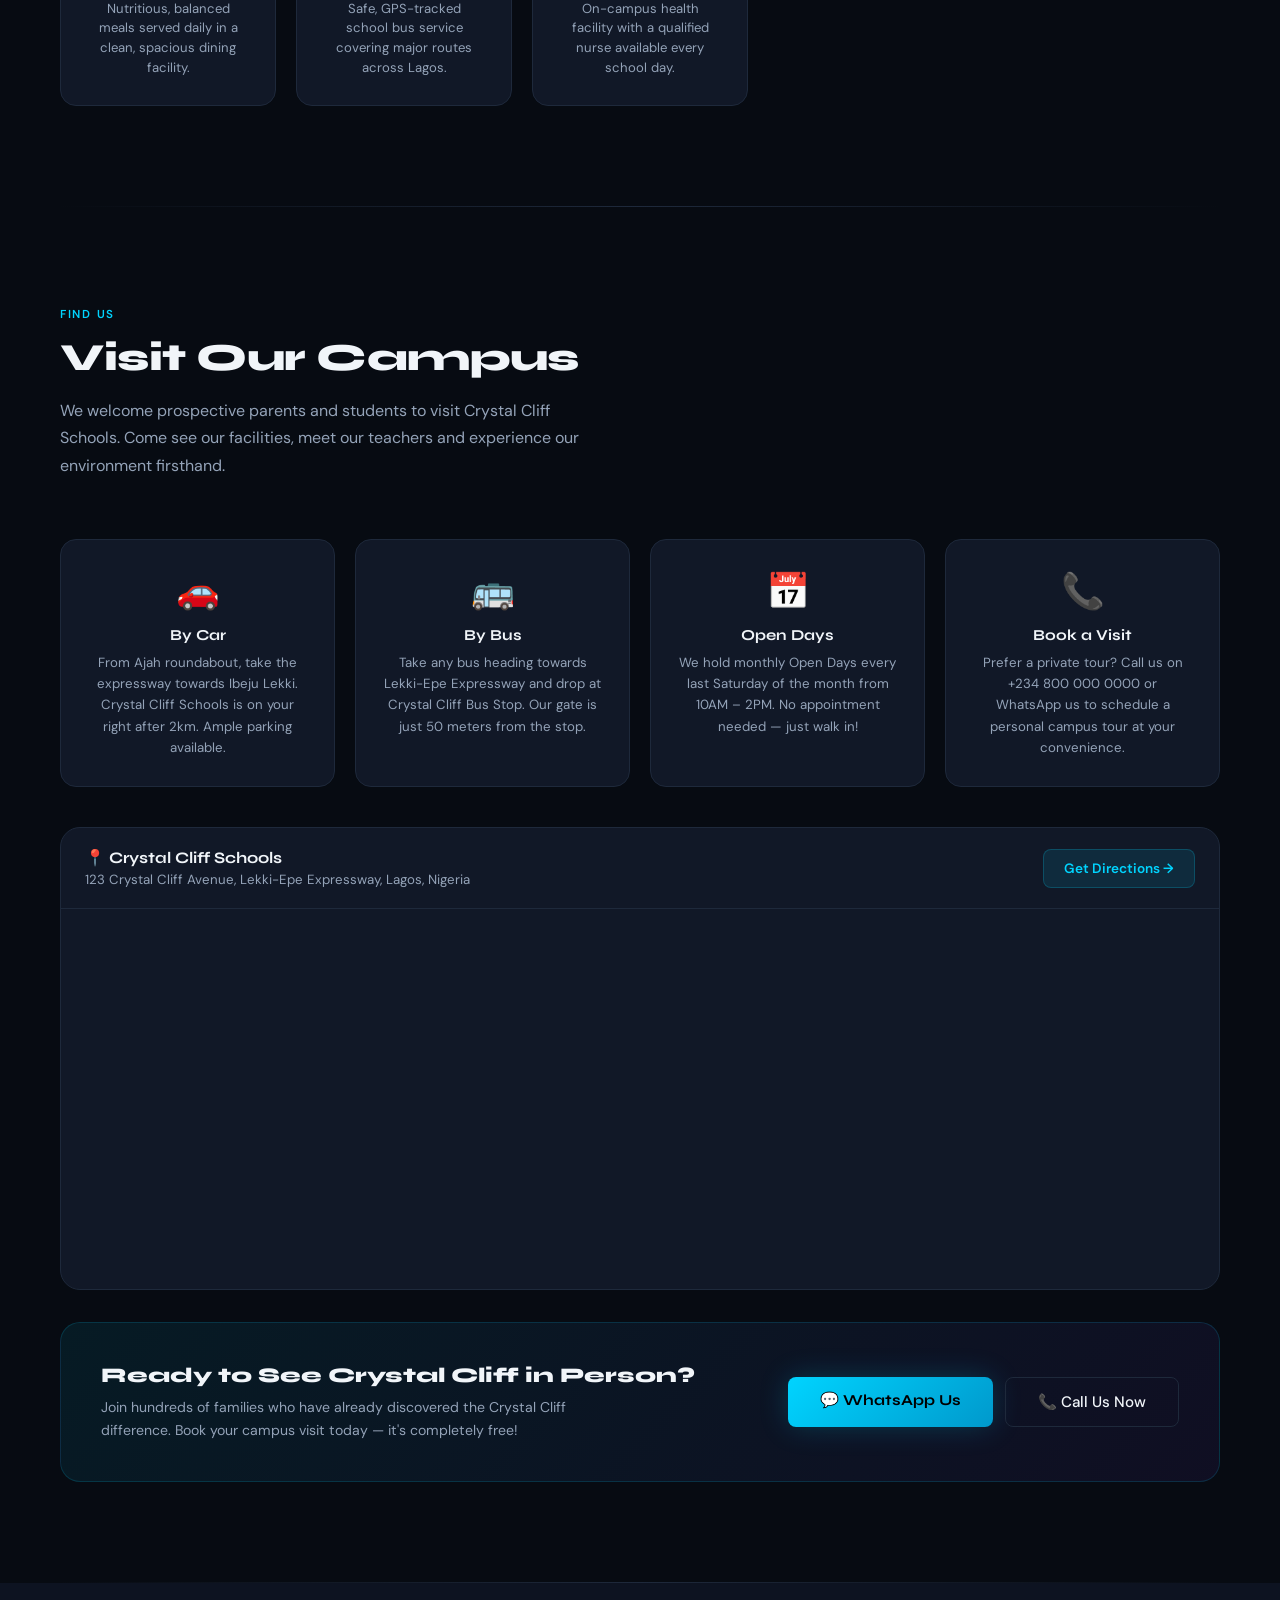
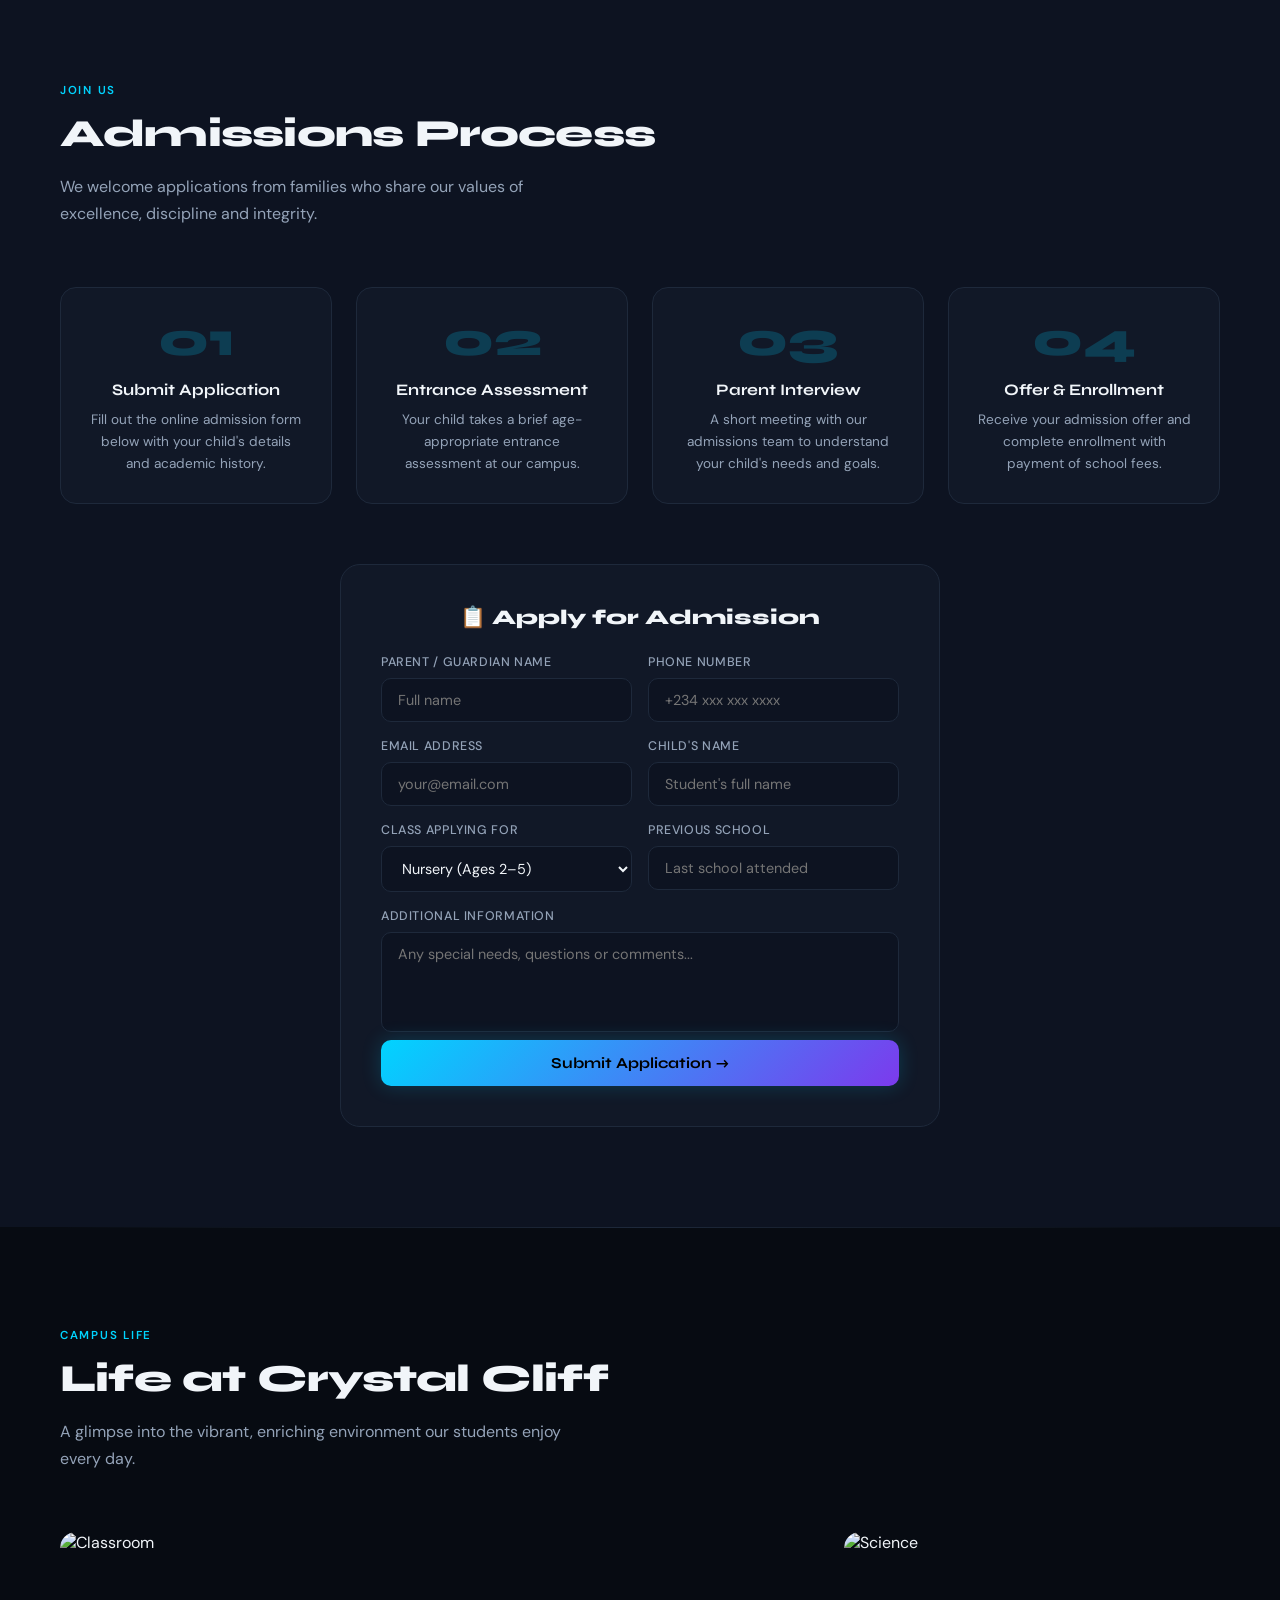
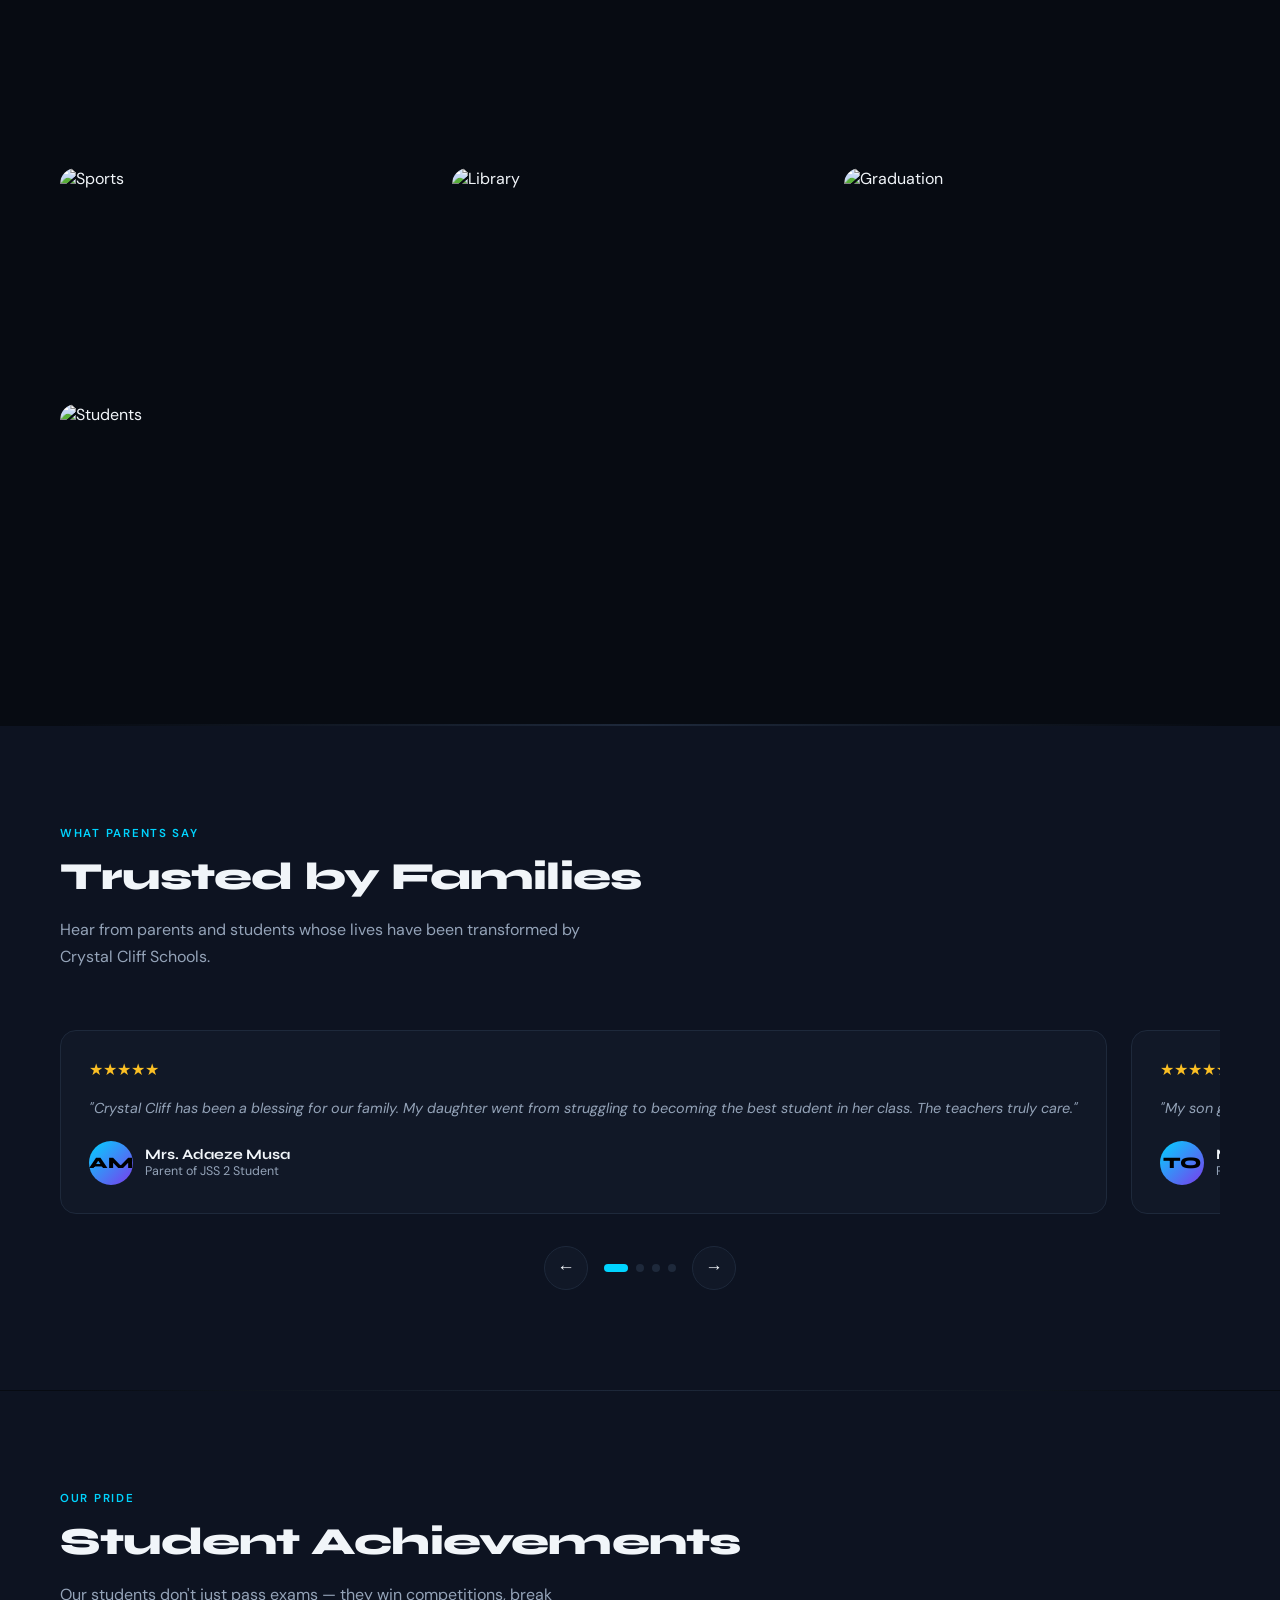
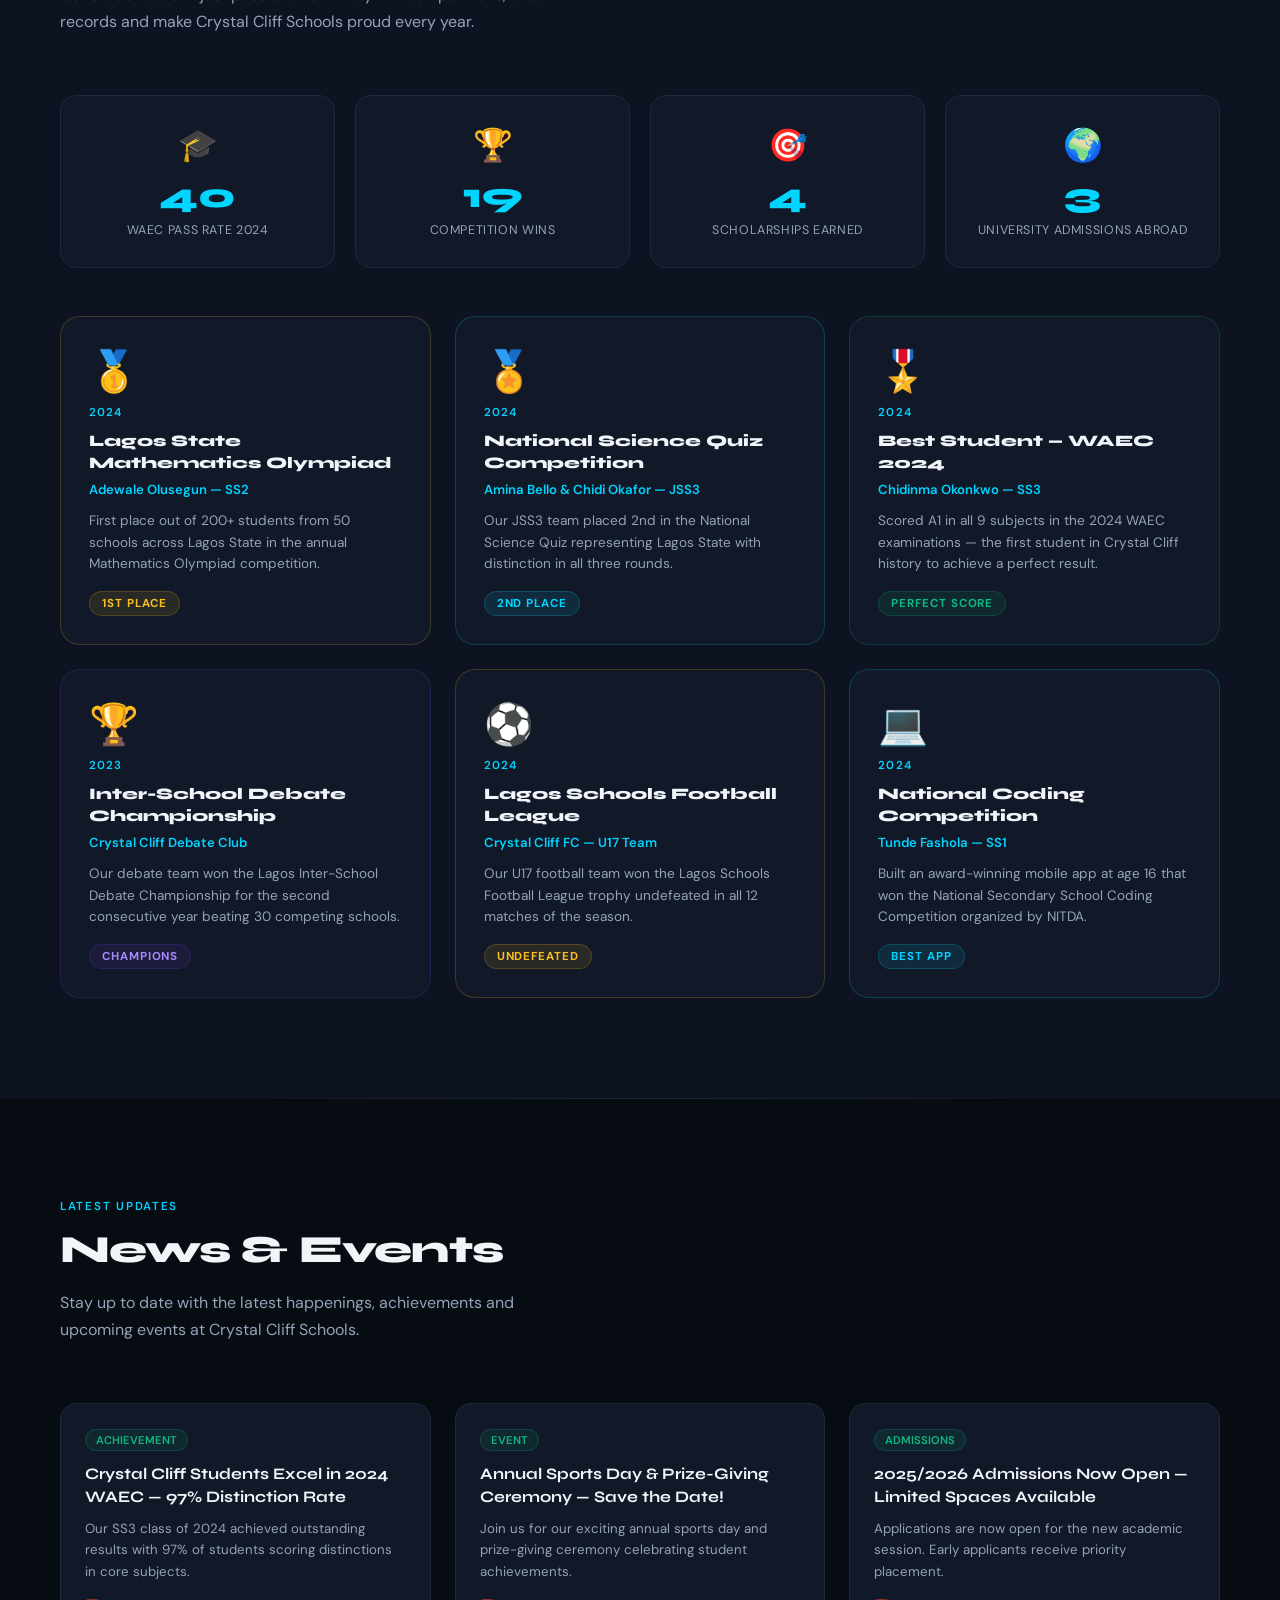
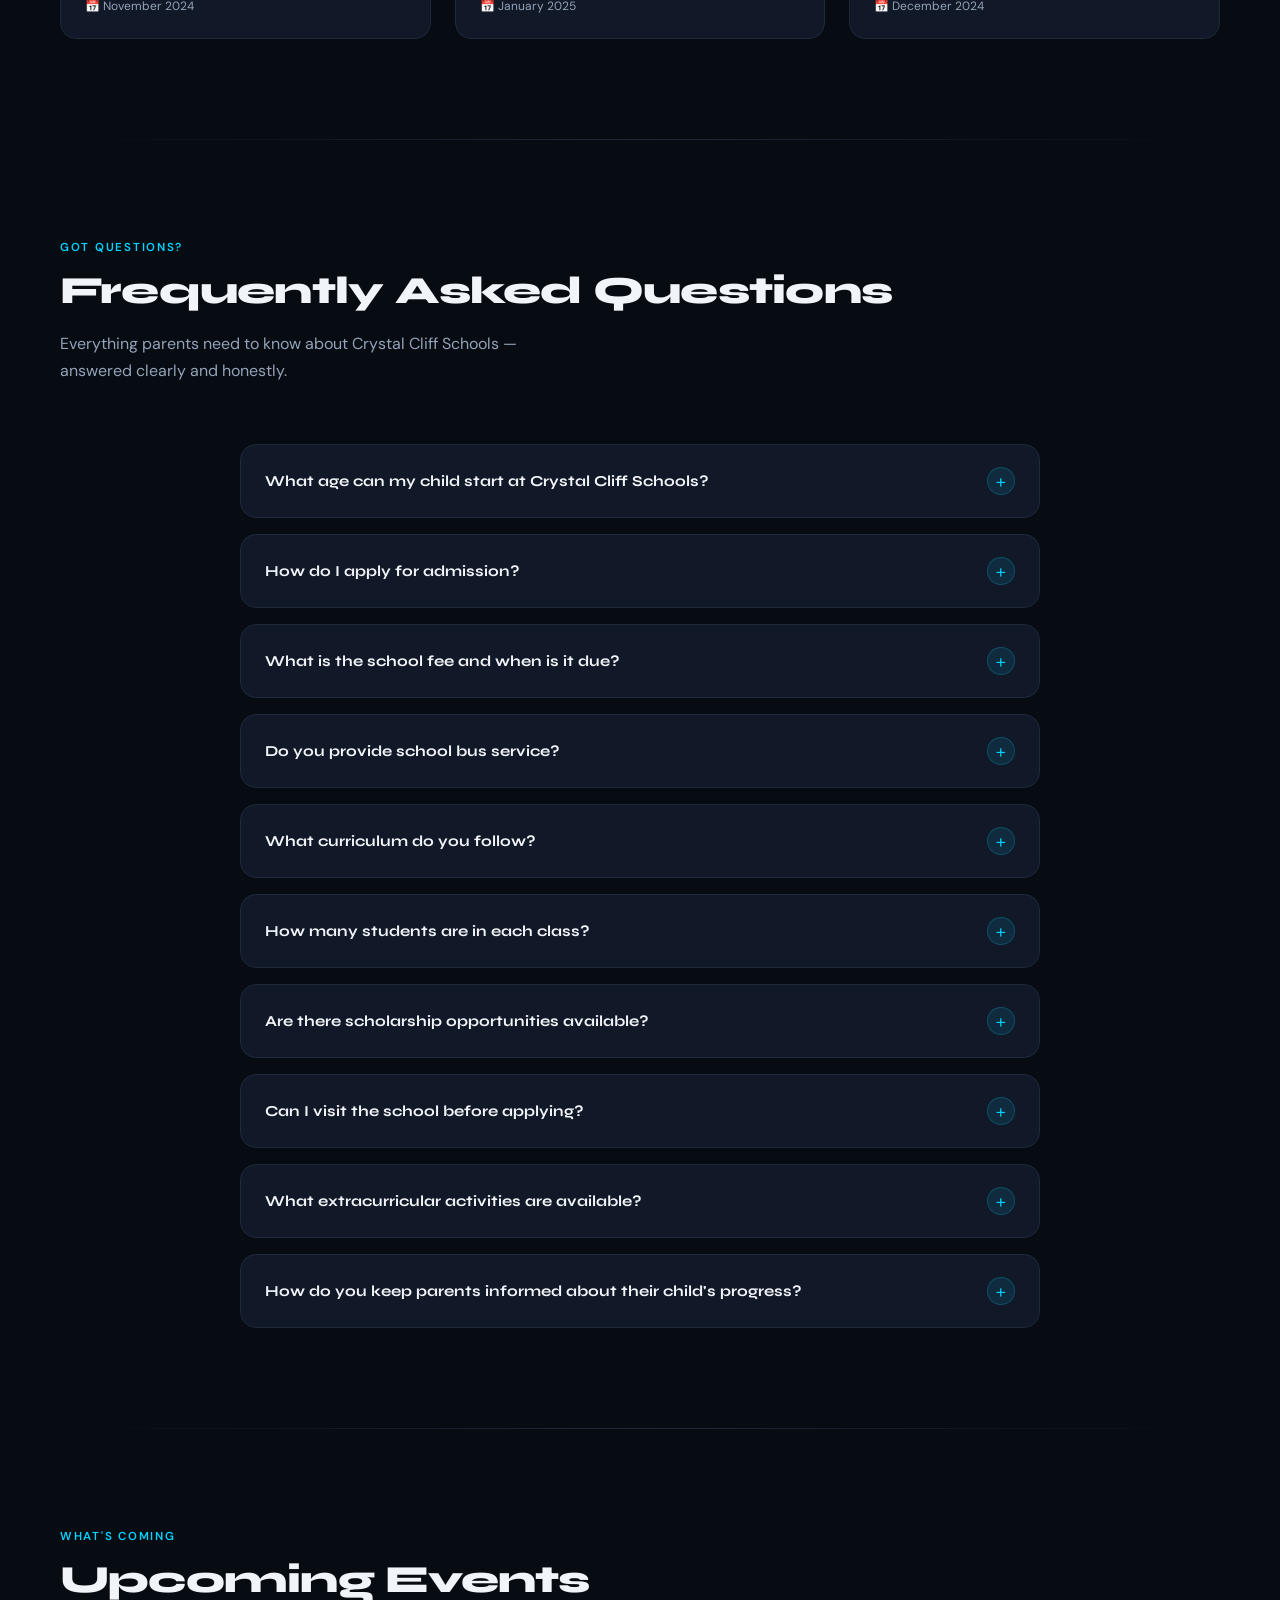
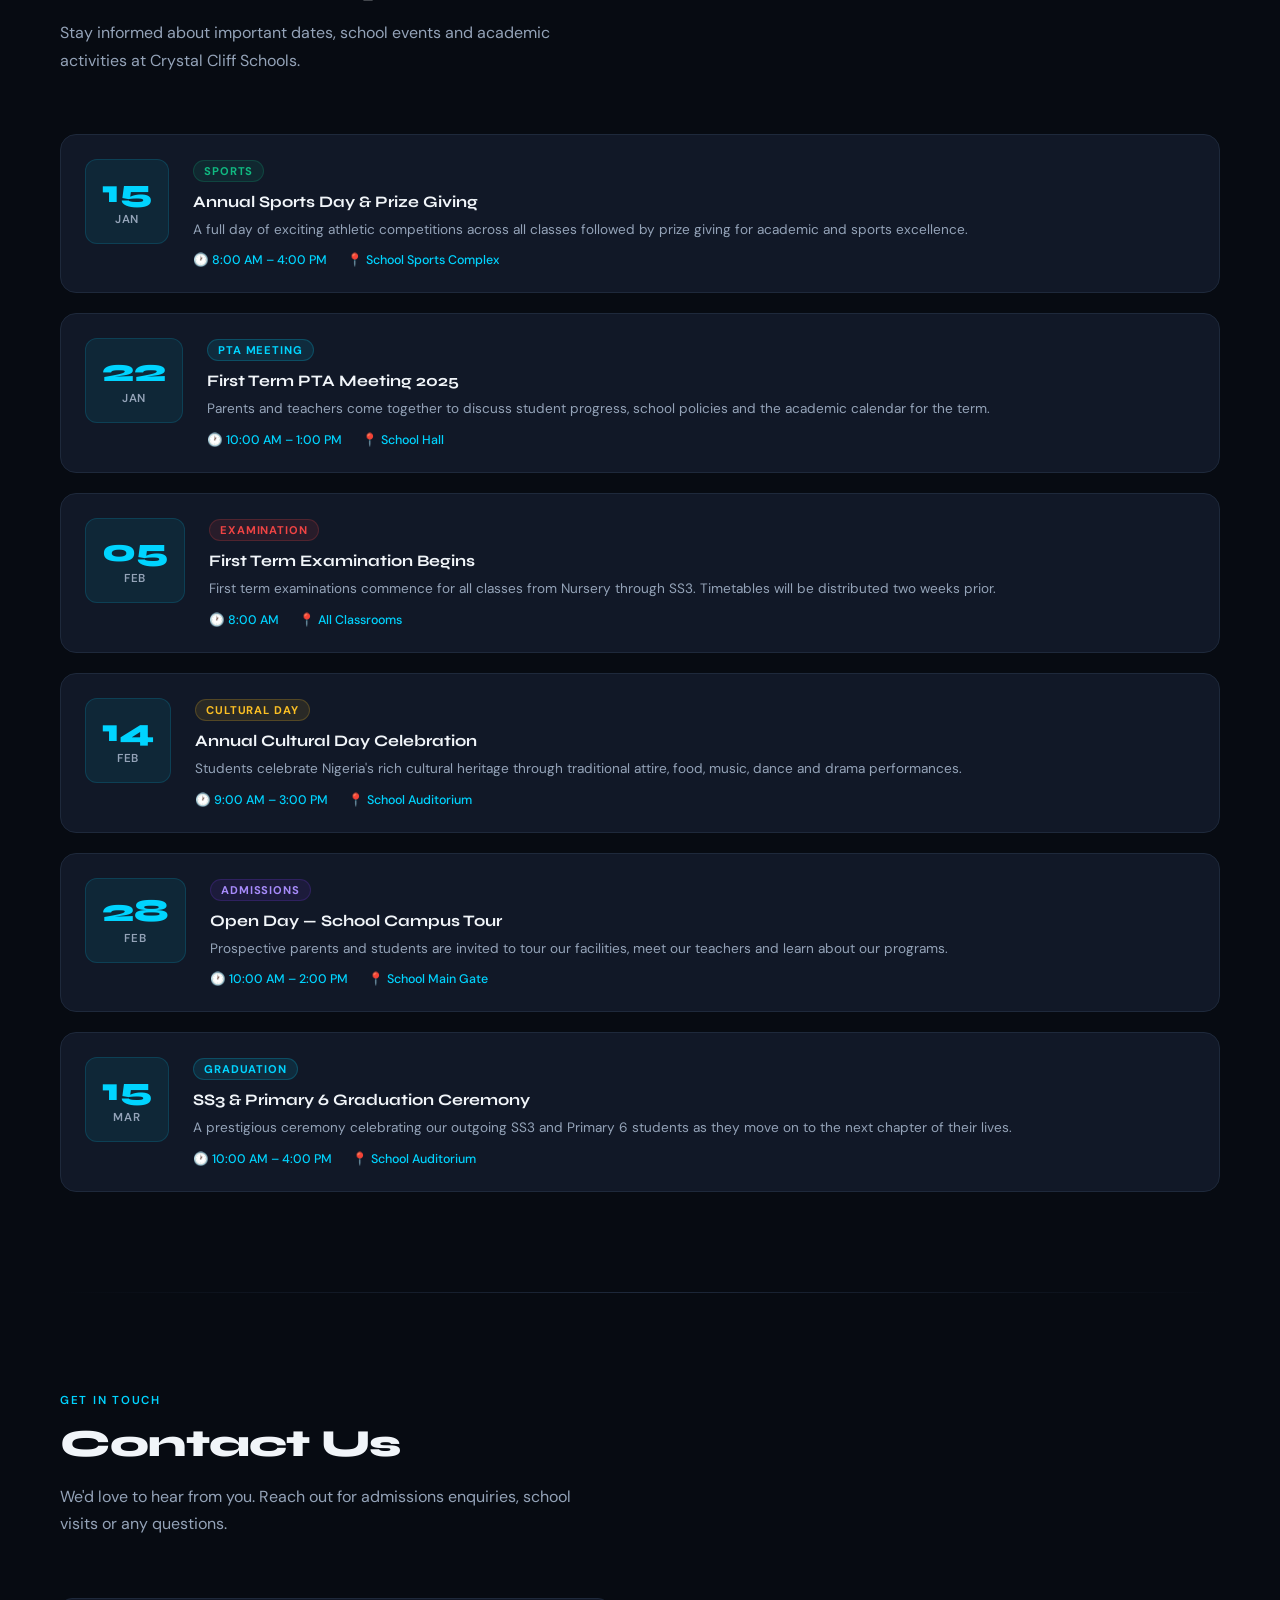
==== commit 35bbf18a: "clean project structure" ====
--- a/index.html
+++ b/index.html
@@ -34,20 +34,25 @@
 <div id="scrollBar"></div>
 
 <nav>
-  <!-- THEME TOGGLE -->
-<button class="theme-toggle" id="themeToggle" onclick="toggleTheme()">🌙</button>
   <div class="nav-logo">Crystal<span>Cliff</span></div>
-  <ul class="nav-links">
-    <li><a href="#about">About</a></li>
-    <li><a href="#programs">Programs</a></li>
-    <li><a href="#facilities">Facilities</a></li>
-    <li><a href="#gallery">Gallery</a></li>
-    <li><a href="#news">News</a></li>
-    <li><a href="#contact">Contact</a></li>
-  </ul>
-  <a href="#admissions" class="nav-cta">Apply Now</a>
+  <button id="themeToggle" onclick="toggleTheme()" style="
+    background: rgba(255,255,255,0.05);
+    border: 1px solid var(--border);
+    color: var(--text);
+    width: 40px;
+    height: 40px;
+    border-radius: 50%;
+    cursor: pointer;
+    font-size: 1.1rem;
+    display: flex;
+    align-items: center;
+    justify-content: center;
+    transition: all 0.2s;
+  ">🌙</button>
   <div class="hamburger" id="hamburger" onclick="toggleMenu()">
-    <span></span><span></span><span></span>
+    <span></span>
+    <span></span>
+    <span></span>
   </div>
 </nav>
 
@@ -71,25 +76,27 @@
       <a href="#admissions" class="btn-primary">Apply for Admission →</a>
       <a href="#about" class="btn-outline">Learn More</a>
     </div>
-    <div class="stats-row">
-      <div class="stat-item">
-        <div class="stat-number">500+</div>
-        <div class="stat-label">Students Enrolled</div>
-      </div>
-      <div class="stat-item">
-        <div class="stat-number">98%</div>
-        <div class="stat-label">Pass Rate</div>
-      </div>
-      <div class="stat-item">
-        <div class="stat-number">50+</div>
-        <div class="stat-label">Expert Teachers</div>
-      </div>
-      <div class="stat-item">
-        <div class="stat-number">15+</div>
-        <div class="stat-label">Years of Excellence</div>
-      </div>
-    </div>
-  </div>
+   <div class="stats-row">
+  <div class="stat-item">
+    <div class="stat-number counter" data-target="500" data-suffix="+">0</div>
+    <div class="stat-label">Students Enrolled</div>
+  </div>
+  <div class="stat-item">
+    <div class="stat-number counter" data-target="98" data-suffix="%">0</div>
+    <div class="stat-label">Pass Rate</div>
+  </div>
+  <div class="stat-item">
+    <div class="stat-number counter" data-target="50" data-suffix="+">0</div>
+    <div class="stat-label">Expert Teachers</div>
+  </div>
+  <div class="stat-item">
+    <div class="stat-number counter" data-target="15" data-suffix="+">0</div>
+    <div class="stat-label">Years of Excellence</div>
+  </div>
+</div>
+    </div>
+  </div>
+  
 </section>
 
 <div class="divider"></div>
@@ -416,14 +423,14 @@
     </div>
     <div class="map-embed">
       <iframe
-        src="https://www.google.com/maps/embed?pb=!1m18!1m12!1m3!1d3964.721!2d3.5!3d6.43!2m3!1f0!2f0!3f0!3m2!1i1024!2i768!4f13.1!3m3!1m2!1s0x0%3A0x0!2zNsKwMjUnNDgiLjAiTiAzwrAzMCcwMC4wIkU!5e0!3m2!1sen!2sng!4v1"
-        width="100%"
-        height="100%"
-        style="border:0;"
-        allowfullscreen=""
-        loading="lazy"
-        referrerpolicy="no-referrer-when-downgrade">
-      </iframe>
+  src="https://www.google.com/maps/embed?pb=!1m18!1m12!1m3!1d3964.5!2d3.7976945!3d6.4602301!2m3!1f0!2f0!3f0!3m2!1i1024!2i768!4f13.1!3m3!1m2!1s0x0%3A0x0!2zNsKwMjcnMzYuOCJOIDPCsDQ3JzUxLjciRQ!5e0!3m2!1sen!2sng!4v1&q=Green+Haven+Estate+Alatishe+Ibeju+Lekki+Lagos"
+  width="100%"
+  height="100%"
+  style="border:0;"
+  allowfullscreen=""
+  loading="lazy"
+  referrerpolicy="no-referrer-when-downgrade">
+</iframe>
     </div>
   </div>
 
@@ -477,14 +484,67 @@
   <div class="section-label">Campus Life</div>
   <h2 class="section-title">Life at Crystal Cliff</h2>
   <p class="section-sub">A glimpse into the vibrant, enriching environment our students enjoy every day.</p>
+
   <div class="gallery-grid">
-    <div class="gallery-item"><img src="https://images.unsplash.com/photo-1580582932707-520aed937b7b?w=800&q=80" alt="Classroom"><div class="gallery-overlay"><div class="gallery-caption">Modern Classrooms</div></div></div>
-    <div class="gallery-item"><img src="https://images.unsplash.com/photo-1564981797816-1043664bf78d?w=400&q=80" alt="Science"><div class="gallery-overlay"><div class="gallery-caption">Science Lab</div></div></div>
-    <div class="gallery-item"><img src="https://images.unsplash.com/photo-1546410531-bb4caa6b424d?w=400&q=80" alt="Sports"><div class="gallery-overlay"><div class="gallery-caption">Sports Day</div></div></div>
-    <div class="gallery-item"><img src="https://images.unsplash.com/photo-1497633762265-9d179a990aa6?w=400&q=80" alt="Library"><div class="gallery-overlay"><div class="gallery-caption">Our Library</div></div></div>
-    <div class="gallery-item"><img src="https://images.unsplash.com/photo-1503676260728-1c00da094a0b?w=800&q=80" alt="Graduation"><div class="gallery-overlay"><div class="gallery-caption">Graduation Day</div></div></div>
-  </div>
-</section>
+    <div class="gallery-item" onclick="openLightbox(0)">
+      <img src="https://images.unsplash.com/photo-1580582932707-520aed937b7b?w=800&q=80" alt="Classroom">
+      <div class="gallery-overlay">
+        <div class="gallery-caption">Modern Classrooms</div>
+        <div class="gallery-zoom">🔍</div>
+      </div>
+    </div>
+    <div class="gallery-item" onclick="openLightbox(1)">
+      <img src="https://images.unsplash.com/photo-1564981797816-1043664bf78d?w=400&q=80" alt="Science">
+      <div class="gallery-overlay">
+        <div class="gallery-caption">Science Lab</div>
+        <div class="gallery-zoom">🔍</div>
+      </div>
+    </div>
+    <div class="gallery-item" onclick="openLightbox(2)">
+      <img src="https://images.unsplash.com/photo-1546410531-bb4caa6b424d?w=400&q=80" alt="Sports">
+      <div class="gallery-overlay">
+        <div class="gallery-caption">Sports Day</div>
+        <div class="gallery-zoom">🔍</div>
+      </div>
+    </div>
+    <div class="gallery-item" onclick="openLightbox(3)">
+      <img src="https://images.unsplash.com/photo-1497633762265-9d179a990aa6?w=400&q=80" alt="Library">
+      <div class="gallery-overlay">
+        <div class="gallery-caption">Our Library</div>
+        <div class="gallery-zoom">🔍</div>
+      </div>
+    </div>
+    <div class="gallery-item" onclick="openLightbox(4)">
+      <img src="https://images.unsplash.com/photo-1503676260728-1c00da094a0b?w=800&q=80" alt="Graduation">
+      <div class="gallery-overlay">
+        <div class="gallery-caption">Graduation Day</div>
+        <div class="gallery-zoom">🔍</div>
+      </div>
+    </div>
+    <div class="gallery-item" onclick="openLightbox(5)">
+      <img src="https://images.unsplash.com/photo-1509062522246-3755977927d7?w=400&q=80" alt="Students">
+      <div class="gallery-overlay">
+        <div class="gallery-caption">Happy Students</div>
+        <div class="gallery-zoom">🔍</div>
+      </div>
+    </div>
+  </div>
+</section>
+
+<!-- LIGHTBOX -->
+<div class="lightbox" id="lightbox" onclick="closeLightbox()">
+  <div class="lightbox-content" onclick="event.stopPropagation()">
+    <button class="lightbox-close" onclick="closeLightbox()">✕</button>
+    <button class="lightbox-prev" onclick="changeLightbox(-1)">←</button>
+    <img class="lightbox-img" id="lightboxImg" src="" alt="">
+    <button class="lightbox-next" onclick="changeLightbox(1)">→</button>
+    <div class="lightbox-caption" id="lightboxCaption"></div>
+    <div class="lightbox-counter" id="lightboxCounter"></div>
+  </div>
+</div>
+</section>
+
+<div class="divider"></div>
 
 <div class="divider"></div>
 
@@ -492,10 +552,90 @@
   <div class="section-label">What Parents Say</div>
   <h2 class="section-title">Trusted by Families</h2>
   <p class="section-sub">Hear from parents and students whose lives have been transformed by Crystal Cliff Schools.</p>
-  <div class="testimonials-grid">
-    <div class="testimonial-card fade-up"><div class="stars">★★★★★</div><div class="testimonial-text">"Crystal Cliff has been a blessing for our family. My daughter went from struggling to becoming the best student in her class. The teachers truly care."</div><div class="testimonial-author"><div class="author-avatar">AM</div><div><div class="author-name">Mrs. Adaeze Musa</div><div class="author-role">Parent of JSS 2 Student</div></div></div></div>
-    <div class="testimonial-card fade-up"><div class="stars">★★★★★</div><div class="testimonial-text">"My son got admitted to UNILAG after his SS3 at Crystal Cliff. The preparation for WAEC and JAMB was exceptional. Forever grateful!"</div><div class="testimonial-author"><div class="author-avatar">TO</div><div><div class="author-name">Mr. Tunde Ogundimu</div><div class="author-role">Parent of SS3 Graduate</div></div></div></div>
-    <div class="testimonial-card fade-up"><div class="stars">★★★★★</div><div class="testimonial-text">"The environment is safe, teachers are qualified, and facilities are top-notch. Crystal Cliff is worth every naira. My kids are happy and excelling."</div><div class="testimonial-author"><div class="author-avatar">NK</div><div><div class="author-name">Mrs. Ngozi Kalu</div><div class="author-role">Parent of 2 Students</div></div></div></div>
+
+  <div class="slider-container">
+    <div class="slider-track" id="sliderTrack">
+
+      <div class="testimonial-card">
+        <div class="stars">★★★★★</div>
+        <div class="testimonial-text">"Crystal Cliff has been a blessing for our family. My daughter went from struggling to becoming the best student in her class. The teachers truly care."</div>
+        <div class="testimonial-author">
+          <div class="author-avatar">AM</div>
+          <div>
+            <div class="author-name">Mrs. Adaeze Musa</div>
+            <div class="author-role">Parent of JSS 2 Student</div>
+          </div>
+        </div>
+      </div>
+
+      <div class="testimonial-card">
+        <div class="stars">★★★★★</div>
+        <div class="testimonial-text">"My son got admitted to UNILAG after his SS3 at Crystal Cliff. The preparation for WAEC and JAMB was exceptional. Forever grateful!"</div>
+        <div class="testimonial-author">
+          <div class="author-avatar">TO</div>
+          <div>
+            <div class="author-name">Mr. Tunde Ogundimu</div>
+            <div class="author-role">Parent of SS3 Graduate</div>
+          </div>
+        </div>
+      </div>
+
+      <div class="testimonial-card">
+        <div class="stars">★★★★★</div>
+        <div class="testimonial-text">"The environment is safe, teachers are qualified, and facilities are top-notch. Crystal Cliff is worth every naira. My kids are happy and excelling."</div>
+        <div class="testimonial-author">
+          <div class="author-avatar">NK</div>
+          <div>
+            <div class="author-name">Mrs. Ngozi Kalu</div>
+            <div class="author-role">Parent of 2 Students</div>
+          </div>
+        </div>
+      </div>
+
+      <div class="testimonial-card">
+        <div class="stars">★★★★★</div>
+        <div class="testimonial-text">"I was skeptical at first but Crystal Cliff exceeded every expectation. My son's confidence and grades have improved dramatically since joining."</div>
+        <div class="testimonial-author">
+          <div class="author-avatar">BA</div>
+          <div>
+            <div class="author-name">Mr. Biodun Adeyinka</div>
+            <div class="author-role">Parent of Primary 5 Student</div>
+          </div>
+        </div>
+      </div>
+
+      <div class="testimonial-card">
+        <div class="stars">★★★★★</div>
+        <div class="testimonial-text">"The teachers go above and beyond. My daughter calls her class teacher her second mum! That level of care is rare and priceless."</div>
+        <div class="testimonial-author">
+          <div class="author-avatar">FO</div>
+          <div>
+            <div class="author-name">Mrs. Funke Olarewaju</div>
+            <div class="author-role">Parent of Nursery Student</div>
+          </div>
+        </div>
+      </div>
+
+      <div class="testimonial-card">
+        <div class="stars">★★★★★</div>
+        <div class="testimonial-text">"Crystal Cliff's coding club changed my son's life. He now builds apps at 15 and has already won a national competition. Incredible school!"</div>
+        <div class="testimonial-author">
+          <div class="author-avatar">EO</div>
+          <div>
+            <div class="author-name">Mr. Emeka Okafor</div>
+            <div class="author-role">Parent of SS1 Student</div>
+          </div>
+        </div>
+      </div>
+
+    </div>
+
+    <!-- Controls -->
+    <div class="slider-controls">
+      <button class="slider-btn" id="prevBtn" onclick="slideTestimonial(-1)">←</button>
+      <div class="slider-dots" id="sliderDots"></div>
+      <button class="slider-btn" id="nextBtn" onclick="slideTestimonial(1)">→</button>
+    </div>
   </div>
 </section>
 
@@ -508,28 +648,28 @@
   <p class="section-sub">Our students don't just pass exams — they win competitions, break records and make Crystal Cliff Schools proud every year.</p>
 
   <!-- Achievement Stats -->
-  <div class="achievement-stats fade-up">
-    <div class="achievement-stat">
-      <div class="achievement-stat-icon">🎓</div>
-      <div class="achievement-stat-num">98%</div>
-      <div class="achievement-stat-label">WAEC Pass Rate 2024</div>
-    </div>
-    <div class="achievement-stat">
-      <div class="achievement-stat-icon">🏆</div>
-      <div class="achievement-stat-num">47</div>
-      <div class="achievement-stat-label">Competition Wins</div>
-    </div>
-    <div class="achievement-stat">
-      <div class="achievement-stat-icon">🎯</div>
-      <div class="achievement-stat-num">12</div>
-      <div class="achievement-stat-label">Scholarships Earned</div>
-    </div>
-    <div class="achievement-stat">
-      <div class="achievement-stat-icon">🌍</div>
-      <div class="achievement-stat-num">8</div>
-      <div class="achievement-stat-label">University Admissions Abroad</div>
-    </div>
-  </div>
+ <div class="achievement-stats fade-up">
+  <div class="achievement-stat">
+    <div class="achievement-stat-icon">🎓</div>
+    <div class="achievement-stat-num counter" data-target="98">0</div>
+    <div class="achievement-stat-label">WAEC Pass Rate 2024</div>
+  </div>
+  <div class="achievement-stat">
+    <div class="achievement-stat-icon">🏆</div>
+    <div class="achievement-stat-num counter" data-target="47">0</div>
+    <div class="achievement-stat-label">Competition Wins</div>
+  </div>
+  <div class="achievement-stat">
+    <div class="achievement-stat-icon">🎯</div>
+    <div class="achievement-stat-num counter" data-target="12">0</div>
+    <div class="achievement-stat-label">Scholarships Earned</div>
+  </div>
+  <div class="achievement-stat">
+    <div class="achievement-stat-icon">🌍</div>
+    <div class="achievement-stat-num counter" data-target="8">0</div>
+    <div class="achievement-stat-label">University Admissions Abroad</div>
+  </div>
+</div>
 
   <!-- Achievement Cards -->
   <div class="achievements-grid">
@@ -841,7 +981,7 @@
   </div>
 </a>
       <a class="contact-item" href="mailto:info@crystalcliffschools.com"><div class="contact-icon">✉️</div><div><div class="contact-label">Email</div><div class="contact-value">info@crystalcliffschools.com</div></div></a>
-      <a class="contact-item" href="#"><div class="contact-icon">📍</div><div><div class="contact-label">Address</div><div class="contact-value">123 Crystal Cliff Avenue, Lagos, Nigeria</div></div></a>
+      <a class="contact-item" href="#"><div class="contact-icon">📍</div><div><div class="contact-label">Address</div><div class="contact-value">Road A4, Green Haven Estate, Alatishe, Ibeju Lekki, Lagos</div></div></a>
       <a class="contact-item" href="#"><div class="contact-icon">🕐</div><div><div class="contact-label">School Hours</div><div class="contact-value">Mon – Fri: 7:30 AM – 3:30 PM</div></div></a>
     </div>
     <div class="contact-form">
@@ -867,6 +1007,35 @@
     <div>
     </div>
 <div class="divider"></div>
+
+<div class="divider"></div>
+
+<!-- NEWSLETTER -->
+<section id="newsletter" class="newsletter-section">
+  <div class="newsletter-container fade-up">
+    <div class="newsletter-icon">📬</div>
+    <h2 class="newsletter-title">Stay Connected with Crystal Cliff</h2>
+    <p class="newsletter-desc">Subscribe to our newsletter and never miss school updates, event announcements, exam results, admission news and exclusive content for parents.</p>
+    <div class="newsletter-form">
+      <div class="newsletter-inputs">
+        <input type="text" class="newsletter-input" id="newsletterName" placeholder="Your full name">
+        <input type="email" class="newsletter-input" id="newsletterEmail" placeholder="Your email address">
+      </div>
+      <button class="newsletter-btn" onclick="subscribeNewsletter()">
+        Subscribe Now →
+      </button>
+    </div>
+    <div class="newsletter-perks">
+      <div class="newsletter-perk">✅ School News & Updates</div>
+      <div class="newsletter-perk">✅ Event Announcements</div>
+      <div class="newsletter-perk">✅ Admission Reminders</div>
+      <div class="newsletter-perk">✅ No Spam — Ever!</div>
+    </div>
+    <div id="newsletterSuccess" class="newsletter-success" style="display:none;">
+      🎉 Thank you for subscribing! Welcome to the Crystal Cliff family!
+    </div>
+  </div>
+</section>
 
 <section id="contact">
   <div class="section-label">Get In Touch</div>
@@ -888,6 +1057,86 @@
     </div>
   </div>
 </section>
+<div class="divider"></div>
+
+<!-- WHATSAPP ENQUIRY FORM -->
+<section id="enquiry" class="enquiry-section">
+  <div class="section-label">Quick Enquiry</div>
+  <h2 class="section-title">Send Us a Message on WhatsApp</h2>
+  <p class="section-sub">Fill the form below and we will open WhatsApp with your message ready to send — fast, easy and direct!</p>
+
+  <div class="enquiry-container fade-up">
+    <div class="enquiry-left">
+      <div class="enquiry-info">
+        <div class="enquiry-info-icon">⚡</div>
+        <div>
+          <div class="enquiry-info-title">Instant Response</div>
+          <div class="enquiry-info-desc">We typically respond within 30 minutes during school hours.</div>
+        </div>
+      </div>
+      <div class="enquiry-info">
+        <div class="enquiry-info-icon">🕐</div>
+        <div>
+          <div class="enquiry-info-title">Available Hours</div>
+          <div class="enquiry-info-desc">Monday – Friday: 7:30 AM – 5:00 PM. Saturday: 9:00 AM – 1:00 PM.</div>
+        </div>
+      </div>
+      <div class="enquiry-info">
+        <div class="enquiry-info-icon">📞</div>
+        <div>
+          <div class="enquiry-info-title">Call Us Directly</div>
+          <div class="enquiry-info-desc">+234 803 898 2612 — School Office<br>+234 903 645 9685 — Principal</div>
+        </div>
+      </div>
+      <div class="enquiry-info">
+        <div class="enquiry-info-icon">💬</div>
+        <div>
+          <div class="enquiry-info-title">What to Ask Us</div>
+          <div class="enquiry-info-desc">Admissions, fees, school visits, scholarships, bus routes and more.</div>
+        </div>
+      </div>
+    </div>
+
+    <div class="enquiry-form-box">
+      <div class="enquiry-form-header">
+        <div class="whatsapp-logo">💬</div>
+        <div>
+          <div class="enquiry-form-title">WhatsApp Enquiry</div>
+          <div class="enquiry-form-sub">Opens WhatsApp automatically</div>
+        </div>
+      </div>
+
+      <div class="enquiry-form">
+        <div class="form-group">
+          <label class="form-label">Your Name</label>
+          <input class="form-input" type="text" id="wName" placeholder="Full name">
+        </div>
+        <div class="form-group">
+          <label class="form-label">Phone Number</label>
+          <input class="form-input" type="tel" id="wPhone" placeholder="+234 xxx xxx xxxx">
+        </div>
+        <div class="form-group">
+          <label class="form-label">Enquiry Type</label>
+          <select class="form-select" id="wType">
+            <option>Admission Enquiry</option>
+            <option>School Fees</option>
+            <option>School Visit / Tour</option>
+            <option>Scholarship Information</option>
+            <option>Bus Service</option>
+            <option>General Enquiry</option>
+          </select>
+        </div>
+        <div class="form-group">
+          <label class="form-label">Your Message</label>
+          <textarea class="form-textarea" id="wMessage" placeholder="Type your question or message here..."></textarea>
+        </div>
+        <button class="whatsapp-send-btn" onclick="sendWhatsAppEnquiry()">
+          💬 Send via WhatsApp →
+        </button>
+      </div>
+    </div>
+  </div>
+</section>
 
 <footer>
   <div class="footer-grid">
@@ -905,7 +1154,7 @@
     </div>
     <div>
       <div class="footer-heading">Contact</div>
-      <div class="footer-links"><a href="#">Lagos, Nigeria</a><a href="tel:+2348000000000">+234 800 000 0000</a><a href="mailto:info@crystalcliffschools.com">info@crystalcliffschools.com</a></div>
+      <div class="footer-links"><a href="#">Lagos, Nigeria</a><a href="tel:+2348038982612">+2348038982612</a><a href="mailto:info@crystalcliffschools.com">info@crystalcliffschools.com</a></div>
     </div>
   </div>
   <div class="footer-bottom">
@@ -917,12 +1166,36 @@
       <a class="social-btn" href="#">▶️</a>
     </div>
   </div>
+  <!-- VISITOR COUNTER -->
+<div class="visitor-counter fade-up">
+  <div class="visitor-counter-inner">
+    <div class="visitor-item">
+      <div class="visitor-icon">👥</div>
+      <div class="visitor-num" id="totalVisitors">0</div>
+      <div class="visitor-label">Total Visitors</div>
+    </div>
+    <div class="visitor-divider"></div>
+    <div class="visitor-item">
+      <div class="visitor-icon">🟢</div>
+      <div class="visitor-num" id="onlineVisitors">0</div>
+      <div class="visitor-label">Online Now</div>
+    </div>
+    <div class="visitor-divider"></div>
+    <div class="visitor-item">
+      <div class="visitor-icon">📅</div>
+      <div class="visitor-num" id="todayVisitors">0</div>
+      <div class="visitor-label">Today's Visitors</div>
+    </div>
+  </div>
+</div> 
 </footer>
 <!-- WHATSAPP BUTTON -->
 <a href="https://wa.me/2348038982612" target="_blank" class="whatsapp-btn" id="whatsappBtn">
   <div class="whatsapp-icon">💬</div>
   <div class="whatsapp-text">Chat with us</div>
 </a>
+<!-- BACK TO TOP -->
+<button class="back-to-top" id="backToTop" onclick="scrollToTop()">↑</button>
 <script src="script.js"></script>
 </body>
 </html>
--- a/style.css
+++ b/style.css
@@ -33,15 +33,38 @@
 
 #scrollBar { position: fixed; top: 0; left: 0; height: 3px; background: linear-gradient(90deg, var(--accent), var(--accent2)); z-index: 9999; width: 0%; transition: width 0.1s; }
 
-.nav { position: fixed; top: 0; width: 100%; z-index: 999; padding: 18px 60px; display: flex; justify-content: space-between; align-items: center; background: rgba(7,11,18,0.9); backdrop-filter: blur(20px); border-bottom: 1px solid rgba(0,212,255,0.08); }
-.nav-logo { font-family: 'Syne', sans-serif; font-weight: 800; font-size: 1.3rem; color: var(--accent); letter-spacing: -0.02em; }
-.nav-logo span { color: var(--text); }
-.nav-links { display: flex; gap: 32px; list-style: none; }
-.nav-links a { color: var(--muted); text-decoration: none; font-size: 0.85rem; font-weight: 500; text-transform: uppercase; letter-spacing: 0.05em; transition: color 0.2s; }
-.nav-links a:hover { color: var(--accent); }
-.nav-cta { background: linear-gradient(135deg, var(--accent), var(--accent2)); color: #000; padding: 10px 22px; border-radius: 8px; text-decoration: none; font-weight: 700; font-size: 0.85rem; font-family: 'Syne', sans-serif; transition: transform 0.2s; }
-.nav-cta:hover { transform: translateY(-2px); }
-.hamburger { display: none; flex-direction: column; gap: 5px; cursor: pointer; }
+nav {
+  position: fixed;
+  top: 0;
+  left: 0;
+  width: 100%;
+  z-index: 999;
+  padding: 20px 60px;
+  display: flex;
+  justify-content: space-between;
+  align-items: center;
+  background: rgba(8,12,20,0.85);
+  backdrop-filter: blur(20px);
+  border-bottom: 1px solid rgba(0,212,255,0.08);
+  transition: top 0.3s ease;
+}
+
+.nav-logo {
+  font-family: 'Syne', sans-serif;
+  font-weight: 800;
+  font-size: 1.2rem;
+  color: var(--accent);
+  letter-spacing: -0.02em;
+}
+
+.nav-links {
+  display: none;
+}
+
+.nav-cta {
+  display: none;
+}
+.hamburger { display: flex; flex-direction: column; gap: 5px; cursor: pointer; }
 .hamburger span { width: 24px; height: 2px; background: var(--text); border-radius: 2px; transition: 0.3s; }
 .mobile-menu { display: none; position: fixed; top: 70px; left: 0; right: 0; background: var(--surface); border-bottom: 1px solid var(--border); padding: 20px; flex-direction: column; gap: 16px; z-index: 998; }
 .mobile-menu a { color: var(--muted); text-decoration: none; font-size: 0.9rem; padding: 10px 0; border-bottom: 1px solid var(--border); }
@@ -182,7 +205,8 @@
 
 @media (max-width: 900px) {
   nav { padding: 16px 24px; }
-  .nav-links, .nav-cta { display: none; }
+  .nav-links { display: none; }
+  .nav-cta { display: none; }
   .hamburger { display: flex; }
   section { padding: 80px 24px; }
   .hero { padding: 120px 24px 80px; }
@@ -698,4 +722,469 @@
 
 body.light #pageLoader {
   background: var(--bg);
+}
+
+/* TESTIMONIAL SLIDER */
+.slider-container { position: relative; overflow: hidden; }
+.slider-track { display: flex; gap: 24px; transition: transform 0.5s ease; }
+.slider-track .testimonial-card { min-width: calc(33.333% - 16px); flex-shrink: 0; }
+
+.slider-controls { display: flex; align-items: center; justify-content: center; gap: 16px; margin-top: 32px; }
+.slider-btn { width: 44px; height: 44px; border-radius: 50%; background: var(--card); border: 1px solid var(--border); color: var(--text); font-size: 1.1rem; cursor: pointer; transition: all 0.2s; display: flex; align-items: center; justify-content: center; }
+.slider-btn:hover { border-color: var(--accent); color: var(--accent); background: rgba(0,212,255,0.08); }
+
+.slider-dots { display: flex; gap: 8px; }
+.slider-dot { width: 8px; height: 8px; border-radius: 50%; background: var(--border); cursor: pointer; transition: all 0.2s; border: none; padding: 0; }
+.slider-dot.active { background: var(--accent); width: 24px; border-radius: 4px; }
+
+@media (max-width: 768px) {
+  .slider-track .testimonial-card { min-width: 100%; }
+}
+
+@media (min-width: 769px) and (max-width: 1024px) {
+  .slider-track .testimonial-card { min-width: calc(50% - 12px); }
+}
+/* GALLERY ZOOM ICON */
+.gallery-zoom { font-size: 1.5rem; margin-top: 8px; }
+.gallery-item { cursor: pointer; }
+
+/* LIGHTBOX */
+.lightbox { display: none; position: fixed; inset: 0; background: rgba(0,0,0,0.95); z-index: 99998; align-items: center; justify-content: center; animation: fadeIn 0.3s ease; }
+.lightbox.active { display: flex; }
+
+@keyframes fadeIn { from { opacity: 0; } to { opacity: 1; } }
+
+.lightbox-content { position: relative; max-width: 90vw; max-height: 90vh; display: flex; flex-direction: column; align-items: center; gap: 16px; }
+.lightbox-img { max-width: 90vw; max-height: 75vh; object-fit: contain; border-radius: 12px; }
+
+.lightbox-close { position: absolute; top: -50px; right: 0; background: rgba(255,255,255,0.1); border: 1px solid rgba(255,255,255,0.2); color: white; width: 40px; height: 40px; border-radius: 50%; cursor: pointer; font-size: 1rem; display: flex; align-items: center; justify-content: center; transition: background 0.2s; }
+.lightbox-close:hover { background: rgba(255,255,255,0.2); }
+
+.lightbox-prev, .lightbox-next { position: absolute; top: 50%; transform: translateY(-50%); background: rgba(255,255,255,0.1); border: 1px solid rgba(255,255,255,0.2); color: white; width: 44px; height: 44px; border-radius: 50%; cursor: pointer; font-size: 1.2rem; display: flex; align-items: center; justify-content: center; transition: background 0.2s; }
+.lightbox-prev { left: -60px; }
+.lightbox-next { right: -60px; }
+.lightbox-prev:hover, .lightbox-next:hover { background: rgba(0,212,255,0.3); }
+
+.lightbox-caption { color: white; font-family: 'Syne', sans-serif; font-weight: 700; font-size: 1rem; text-align: center; }
+.lightbox-counter { color: var(--muted); font-size: 0.8rem; }
+
+@media (max-width: 768px) {
+  .lightbox-prev { left: -16px; }
+  .lightbox-next { right: -16px; }
+  .lightbox-prev, .lightbox-next { width: 36px; height: 36px; font-size: 1rem; }
+}
+/* BACK TO TOP */
+.back-to-top {
+  position: fixed;
+  bottom: 30px;
+  right: 30px;
+  width: 48px;
+  height: 48px;
+  border-radius: 50%;
+  background: linear-gradient(135deg, var(--accent), var(--accent2));
+  color: #000;
+  border: none;
+  font-size: 1.3rem;
+  font-weight: 700;
+  cursor: pointer;
+  z-index: 9996;
+  display: none;
+  align-items: center;
+  justify-content: center;
+  box-shadow: 0 4px 20px rgba(0,212,255,0.4);
+  transition: transform 0.2s, box-shadow 0.2s;
+}
+
+.back-to-top:hover {
+  transform: translateY(-3px);
+  box-shadow: 0 8px 30px rgba(0,212,255,0.5);
+}
+
+.back-to-top.visible {
+  display: flex;
+}
+
+@media (max-width: 768px) {
+  .back-to-top {
+    bottom: 90px;
+    right: 16px;
+    width: 42px;
+    height: 42px;
+    font-size: 1.1rem;
+  }
+}
+/* FLOATING PARTICLES */
+#particles-canvas {
+  position: fixed;
+  top: 0;
+  left: 0;
+  width: 100%;
+  height: 100%;
+  pointer-events: none;
+  z-index: 0;
+  opacity: 0.35;
+}
+/* NEWSLETTER */
+.newsletter-section { background: var(--surface); }
+
+.newsletter-container {
+  max-width: 650px;
+  margin: 0 auto;
+  text-align: center;
+  background: var(--card);
+  border: 1px solid rgba(0,212,255,0.2);
+  border-radius: 24px;
+  padding: 48px 40px;
+  position: relative;
+  overflow: hidden;
+}
+
+.newsletter-container::before {
+  content: '';
+  position: absolute;
+  top: 0;
+  left: 0;
+  right: 0;
+  height: 3px;
+  background: linear-gradient(90deg, var(--accent), var(--accent2));
+}
+
+.newsletter-icon {
+  font-size: 3rem;
+  margin-bottom: 16px;
+}
+
+.newsletter-title {
+  font-family: 'Syne', sans-serif;
+  font-size: 1.6rem;
+  font-weight: 800;
+  margin-bottom: 12px;
+  letter-spacing: -0.02em;
+}
+
+.newsletter-desc {
+  color: var(--muted);
+  font-size: 0.92rem;
+  line-height: 1.7;
+  margin-bottom: 28px;
+  max-width: 480px;
+  margin-left: auto;
+  margin-right: auto;
+}
+
+.newsletter-form {
+  display: flex;
+  flex-direction: column;
+  gap: 12px;
+  margin-bottom: 24px;
+}
+
+.newsletter-inputs {
+  display: grid;
+  grid-template-columns: 1fr 1fr;
+  gap: 12px;
+}
+
+.newsletter-input {
+  background: var(--surface);
+  border: 1px solid var(--border);
+  border-radius: 10px;
+  padding: 13px 16px;
+  color: var(--text);
+  font-family: 'DM Sans', sans-serif;
+  font-size: 0.9rem;
+  outline: none;
+  transition: border-color 0.2s;
+  width: 100%;
+}
+
+.newsletter-input:focus {
+  border-color: rgba(0,212,255,0.4);
+}
+
+.newsletter-btn {
+  width: 100%;
+  background: linear-gradient(135deg, var(--accent), var(--accent2));
+  color: #000;
+  padding: 14px;
+  border: none;
+  border-radius: 10px;
+  font-weight: 700;
+  font-size: 0.95rem;
+  cursor: pointer;
+  font-family: 'Syne', sans-serif;
+  transition: transform 0.2s, box-shadow 0.2s;
+  box-shadow: 0 0 20px rgba(0,212,255,0.2);
+}
+
+.newsletter-btn:hover {
+  transform: translateY(-2px);
+  box-shadow: 0 0 30px rgba(0,212,255,0.35);
+}
+
+.newsletter-perks {
+  display: flex;
+  flex-wrap: wrap;
+  gap: 12px;
+  justify-content: center;
+  margin-top: 8px;
+}
+
+.newsletter-perk {
+  font-size: 0.82rem;
+  color: var(--muted);
+}
+
+.newsletter-success {
+  margin-top: 16px;
+  padding: 14px 20px;
+  background: rgba(16,185,129,0.1);
+  border: 1px solid rgba(16,185,129,0.2);
+  border-radius: 10px;
+  color: var(--accent3);
+  font-weight: 600;
+  font-size: 0.9rem;
+}
+
+@media (max-width: 768px) {
+  .newsletter-container { padding: 32px 20px; }
+  .newsletter-inputs { grid-template-columns: 1fr; }
+  .newsletter-title { font-size: 1.3rem; }
+}
+/* VISITOR COUNTER */
+.visitor-counter {
+  margin-bottom: 40px;
+}
+
+.visitor-counter-inner {
+  display: flex;
+  align-items: center;
+  justify-content: center;
+  gap: 0;
+  background: var(--card);
+  border: 1px solid var(--border);
+  border-radius: 16px;
+  overflow: hidden;
+  flex-wrap: wrap;
+}
+
+.visitor-item {
+  flex: 1;
+  min-width: 120px;
+  text-align: center;
+  padding: 24px 20px;
+  transition: background 0.2s;
+}
+
+.visitor-item:hover {
+  background: rgba(0,212,255,0.04);
+}
+
+.visitor-icon {
+  font-size: 1.8rem;
+  margin-bottom: 8px;
+}
+
+.visitor-num {
+  font-family: 'Syne', sans-serif;
+  font-size: 2rem;
+  font-weight: 800;
+  color: var(--accent);
+  margin-bottom: 4px;
+}
+
+.visitor-label {
+  font-size: 0.75rem;
+  color: var(--muted);
+  text-transform: uppercase;
+  letter-spacing: 0.08em;
+}
+
+.visitor-divider {
+  width: 1px;
+  height: 60px;
+  background: var(--border);
+  flex-shrink: 0;
+}
+
+@media (max-width: 768px) {
+  .visitor-counter-inner { flex-direction: column; }
+  .visitor-divider { width: 60px; height: 1px; }
+}
+/* WHATSAPP ENQUIRY FORM */
+.enquiry-section { background: var(--bg); }
+
+.enquiry-container {
+  display: grid;
+  grid-template-columns: 1fr 1.4fr;
+  gap: 48px;
+  align-items: start;
+  max-width: 900px;
+  margin: 0 auto;
+}
+
+.enquiry-info {
+  display: flex;
+  align-items: flex-start;
+  gap: 16px;
+  padding: 20px;
+  background: var(--card);
+  border: 1px solid var(--border);
+  border-radius: 12px;
+  margin-bottom: 16px;
+  transition: border-color 0.2s;
+}
+
+.enquiry-info:hover { border-color: rgba(37,211,102,0.3); }
+
+.enquiry-info-icon {
+  font-size: 1.5rem;
+  flex-shrink: 0;
+}
+
+.enquiry-info-title {
+  font-family: 'Syne', sans-serif;
+  font-weight: 700;
+  font-size: 0.9rem;
+  margin-bottom: 4px;
+}
+
+.enquiry-info-desc {
+  color: var(--muted);
+  font-size: 0.82rem;
+  line-height: 1.5;
+}
+
+.enquiry-form-box {
+  background: var(--card);
+  border: 1px solid rgba(37,211,102,0.2);
+  border-radius: 20px;
+  overflow: hidden;
+}
+
+.enquiry-form-header {
+  background: linear-gradient(135deg, rgba(37,211,102,0.15), rgba(37,211,102,0.05));
+  border-bottom: 1px solid rgba(37,211,102,0.15);
+  padding: 20px 24px;
+  display: flex;
+  align-items: center;
+  gap: 14px;
+}
+
+.whatsapp-logo { font-size: 2rem; }
+
+.enquiry-form-title {
+  font-family: 'Syne', sans-serif;
+  font-weight: 700;
+  font-size: 1rem;
+  color: #25d366;
+}
+
+.enquiry-form-sub {
+  font-size: 0.78rem;
+  color: var(--muted);
+}
+
+.enquiry-form {
+  padding: 24px;
+  display: flex;
+  flex-direction: column;
+  gap: 16px;
+}
+
+.whatsapp-send-btn {
+  width: 100%;
+  background: #25d366;
+  color: #000;
+  padding: 14px;
+  border: none;
+  border-radius: 10px;
+  font-weight: 700;
+  font-size: 0.95rem;
+  cursor: pointer;
+  font-family: 'Syne', sans-serif;
+  transition: transform 0.2s, box-shadow 0.2s;
+  box-shadow: 0 0 20px rgba(37,211,102,0.3);
+}
+
+.whatsapp-send-btn:hover {
+  transform: translateY(-2px);
+  box-shadow: 0 0 30px rgba(37,211,102,0.5);
+}
+
+@media (max-width: 768px) {
+  .enquiry-container { grid-template-columns: 1fr; gap: 24px; }
+}
+nav {
+  position: fixed;
+  top: 0;
+  left: 0;
+  right: 0;
+  width: 100%;
+  z-index: 9998;
+  padding: 16px 24px;
+  display: flex;
+  justify-content: space-between;
+  align-items: center;
+  background: rgba(8,12,20,0.95);
+  backdrop-filter: blur(20px);
+  border-bottom: 1px solid rgba(0,212,255,0.08);
+}
+.announcement-banner {
+  position: fixed;
+  top: 0;
+  left: 0;
+  right: 0;
+  z-index: 1000;
+  background: linear-gradient(135deg, rgba(0,212,255,0.15), rgba(124,58,237,0.15));
+  border-bottom: 1px solid rgba(0,212,255,0.2);
+  padding: 10px 20px;
+  display: flex;
+  align-items: center;
+  justify-content: space-between;
+  backdrop-filter: blur(10px);
+}
+
+.announcement-banner.hidden {
+  display: none;
+}
+
+.announcement-content {
+  display: flex;
+  align-items: center;
+  gap: 12px;
+  flex: 1;
+}
+
+.announcement-pulse {
+  width: 8px;
+  height: 8px;
+  border-radius: 50%;
+  background: var(--accent);
+  animation: pulse 2s infinite;
+  flex-shrink: 0;
+}
+
+.announcement-text {
+  font-size: 0.83rem;
+  color: var(--text);
+}
+
+.announcement-cta {
+  color: var(--accent);
+  font-weight: 700;
+  text-decoration: none;
+  font-size: 0.83rem;
+  white-space: nowrap;
+  margin-left: 12px;
+}
+
+.announcement-close {
+  background: none;
+  border: none;
+  color: var(--muted);
+  cursor: pointer;
+  font-size: 1rem;
+  padding: 4px 8px;
+  flex-shrink: 0;
 }
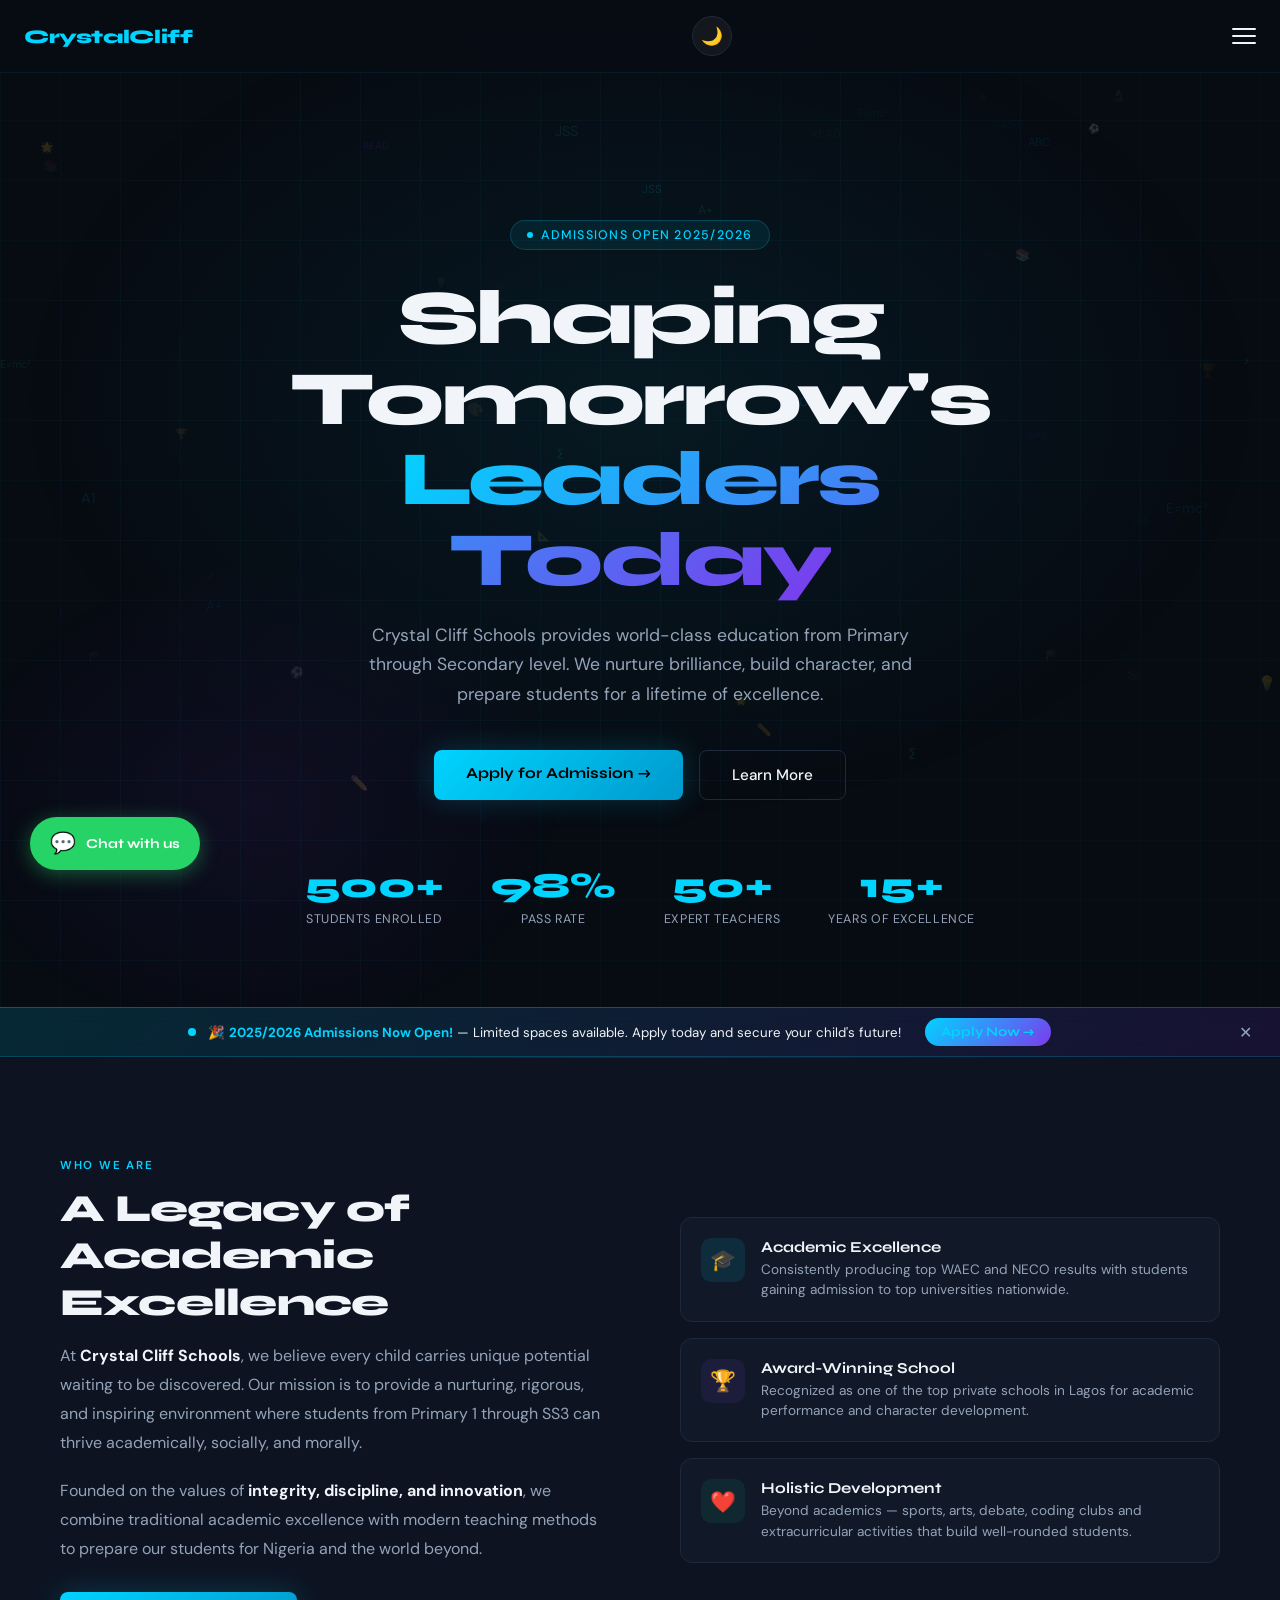
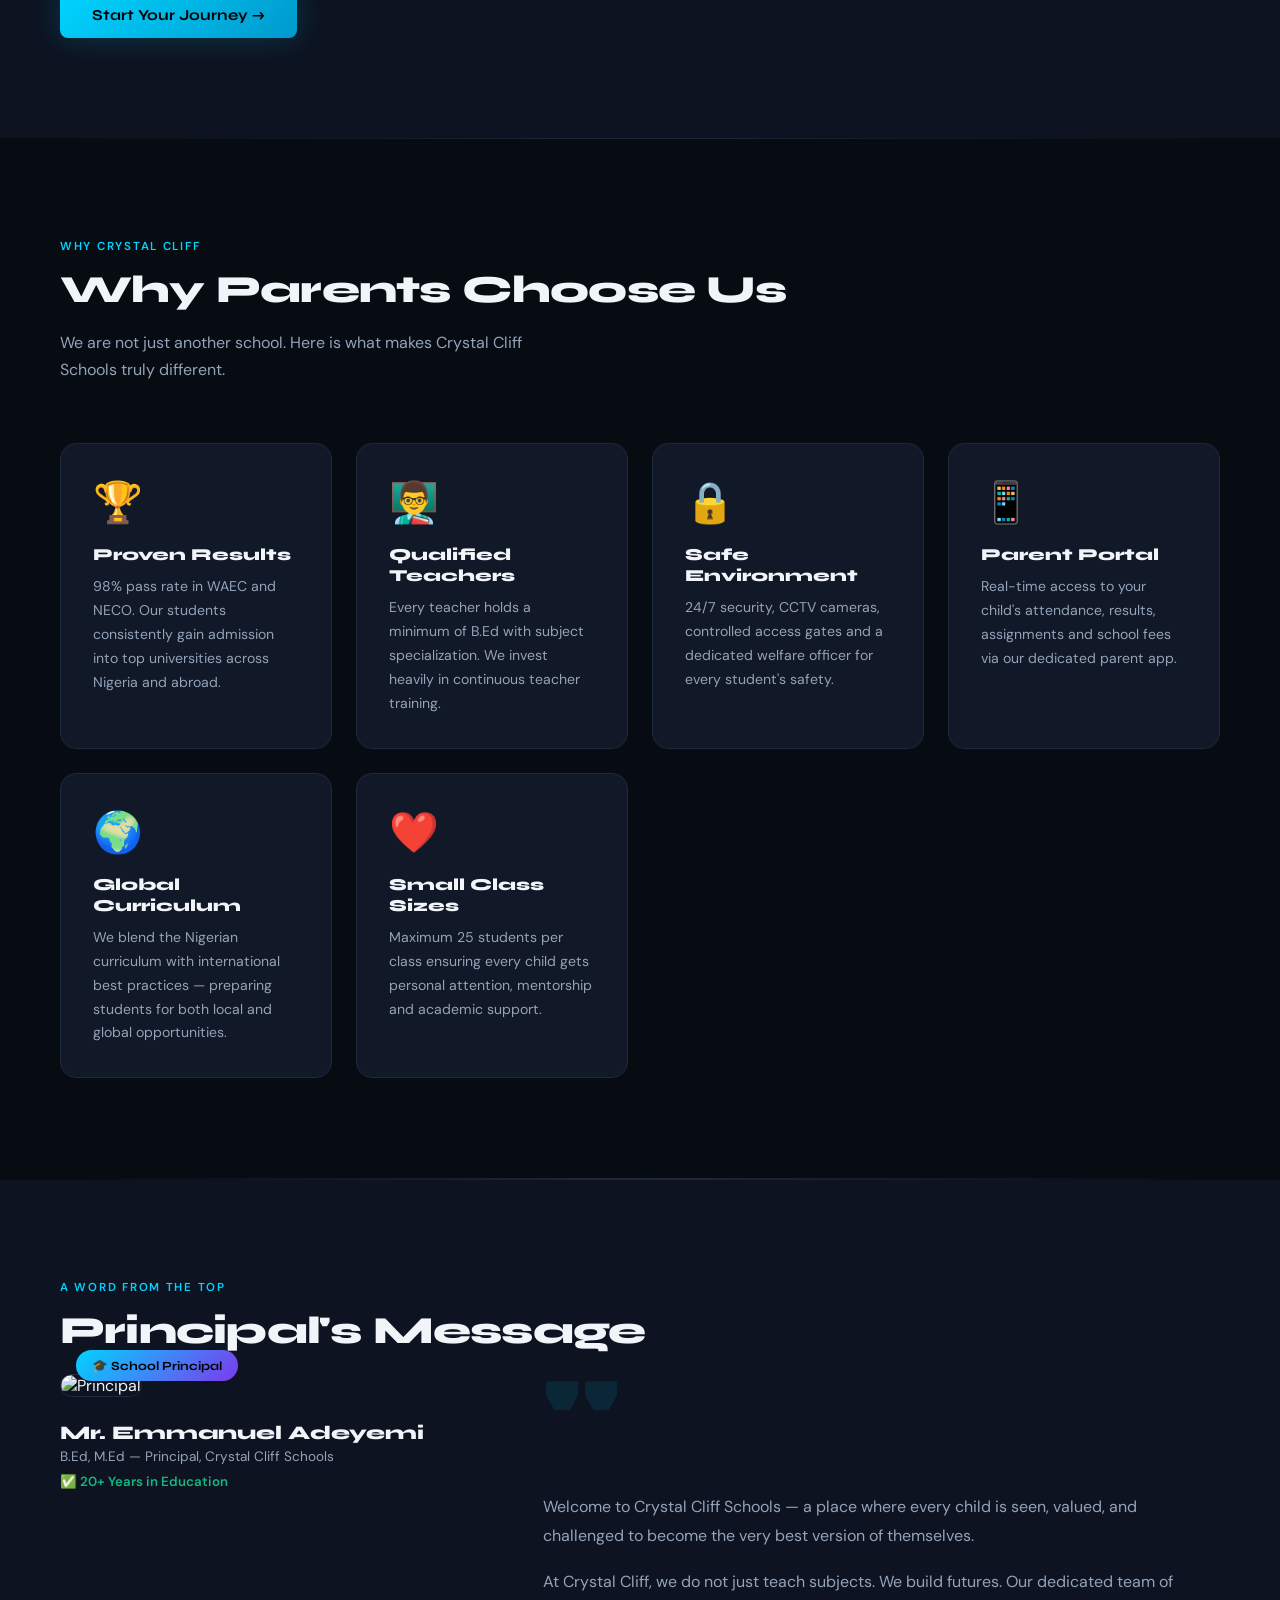
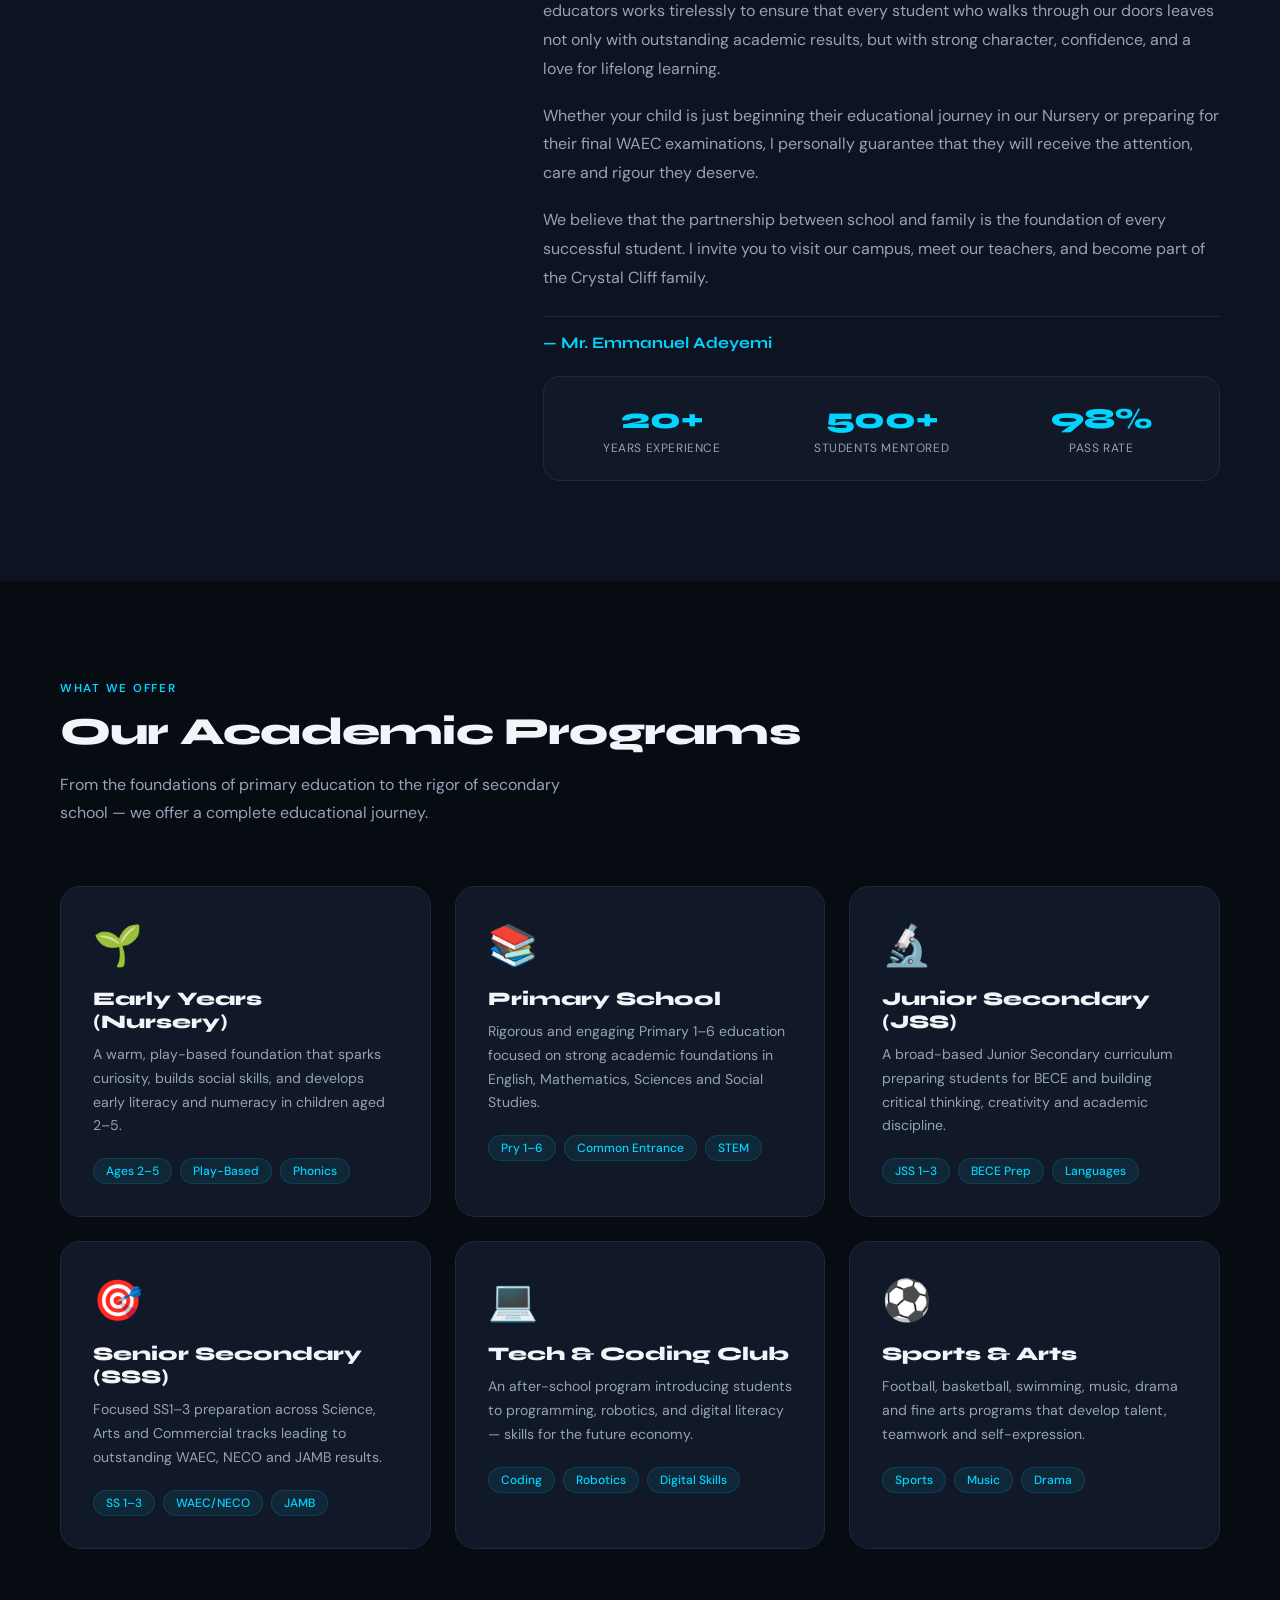
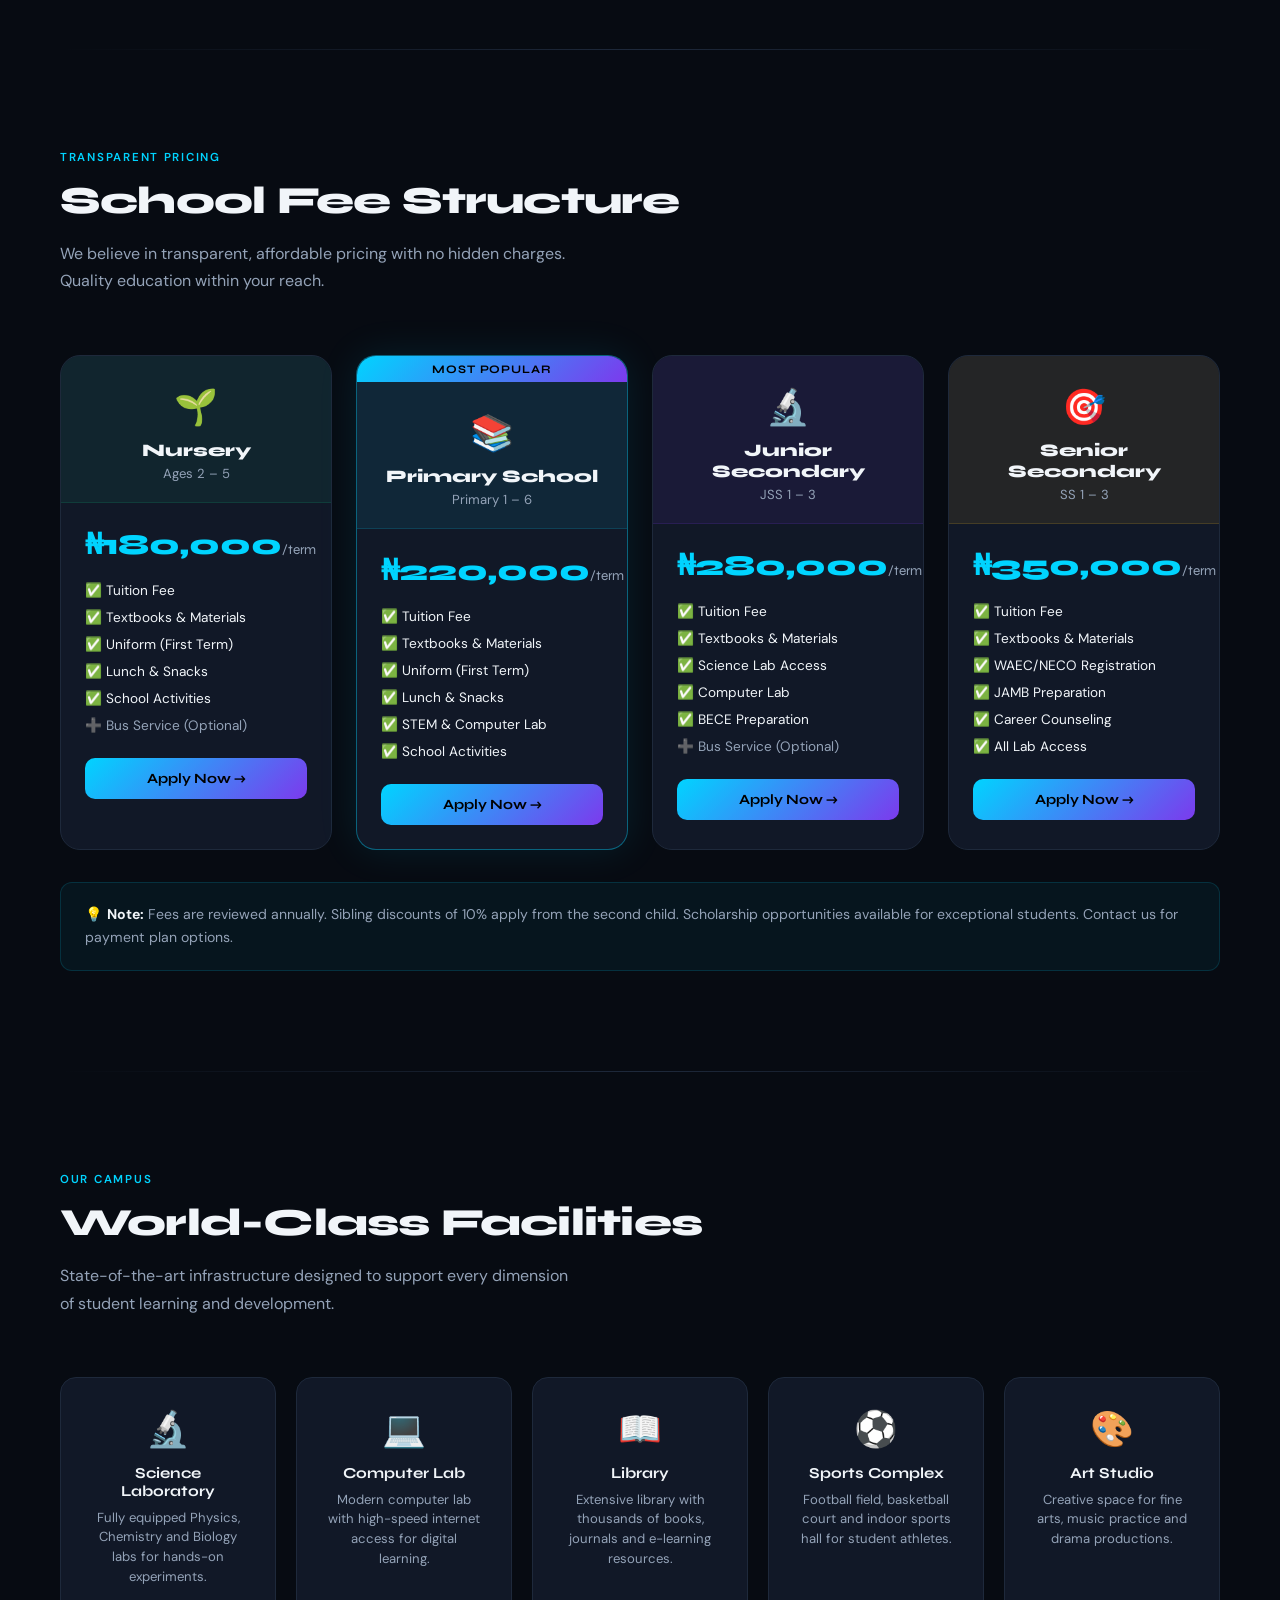
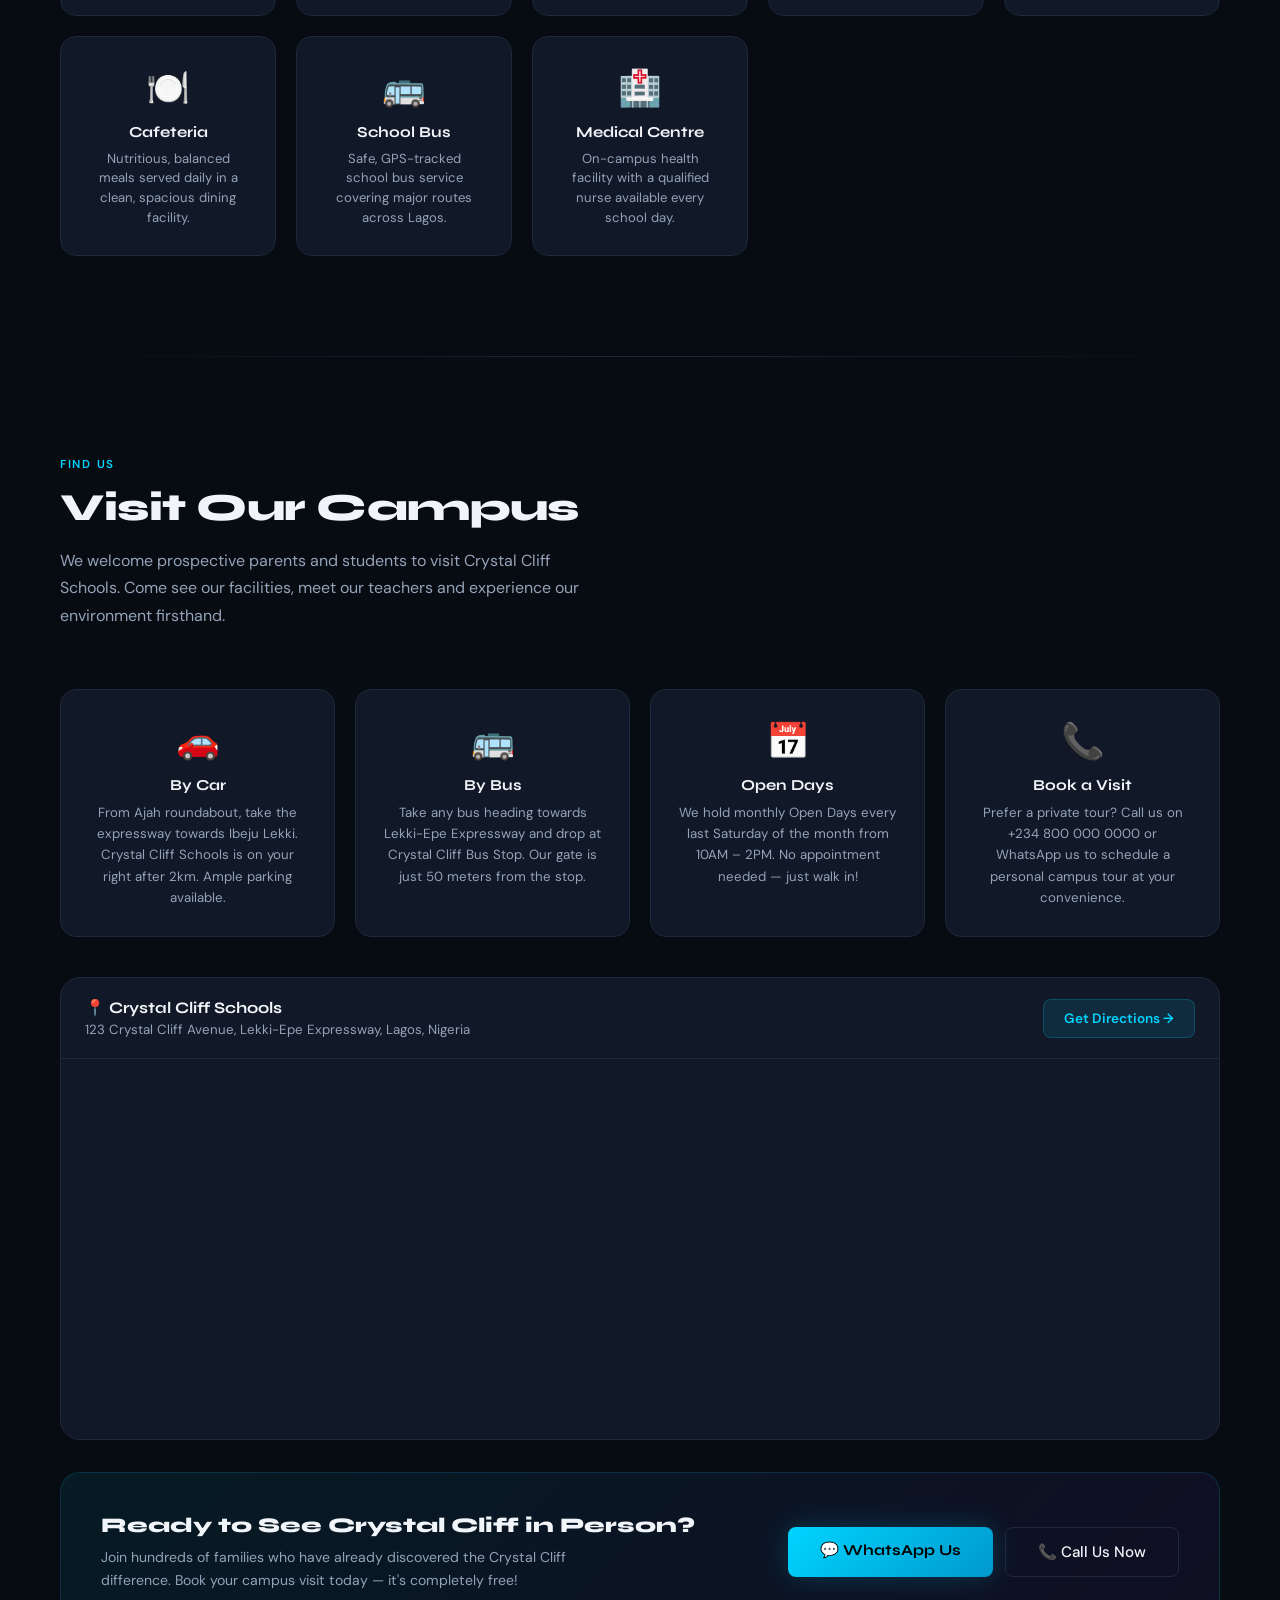
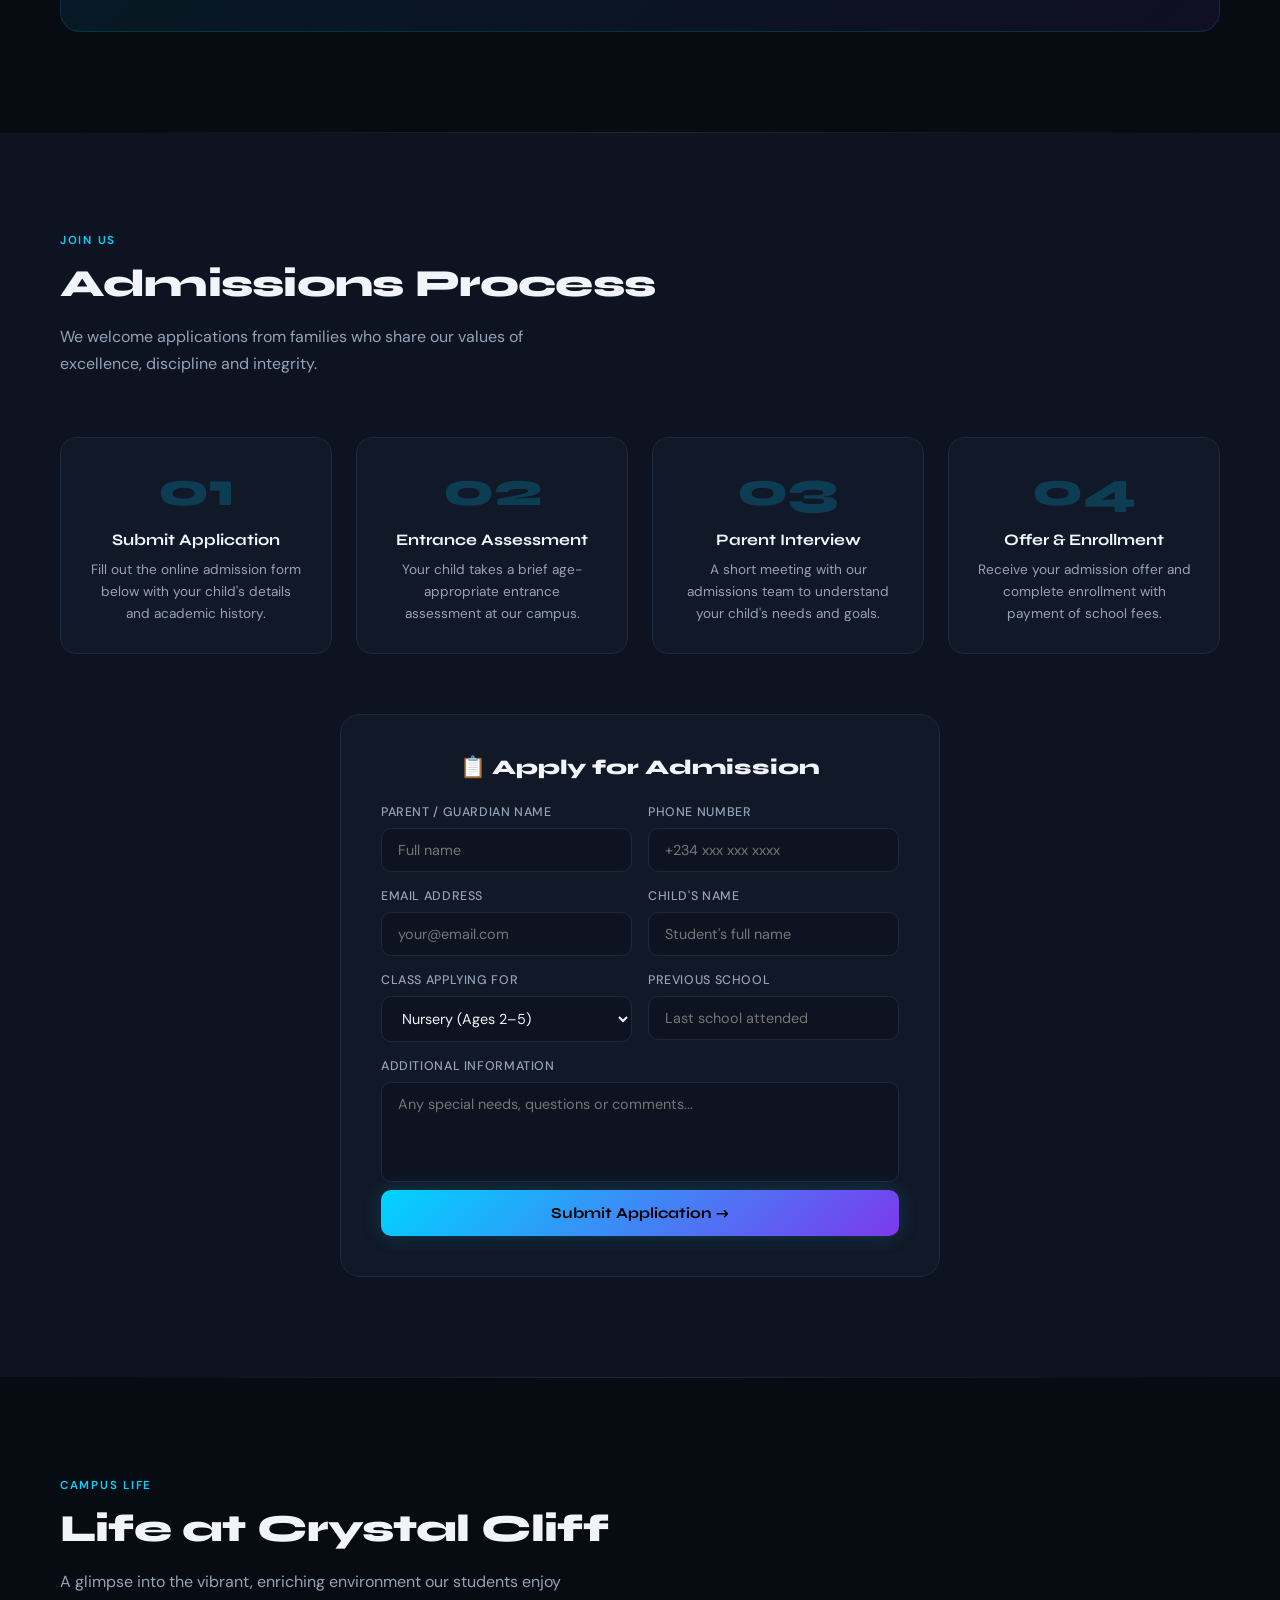
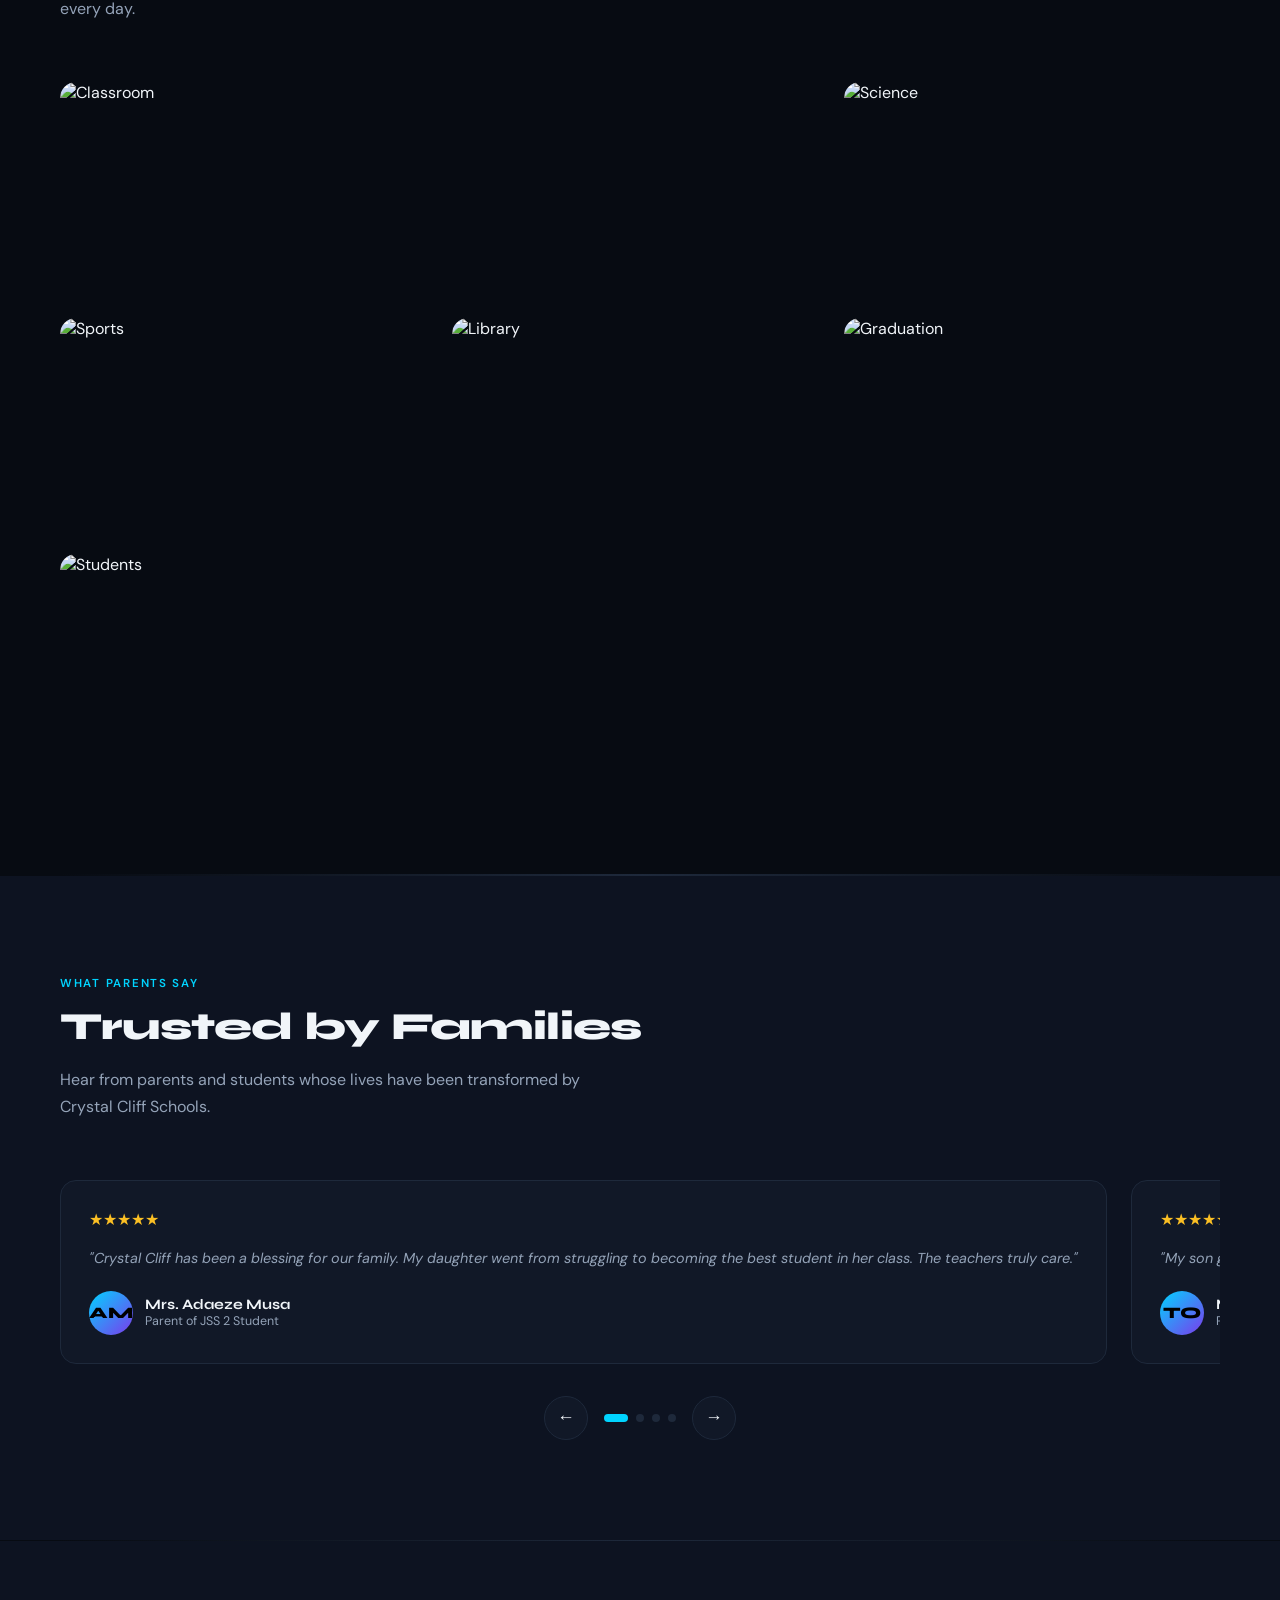
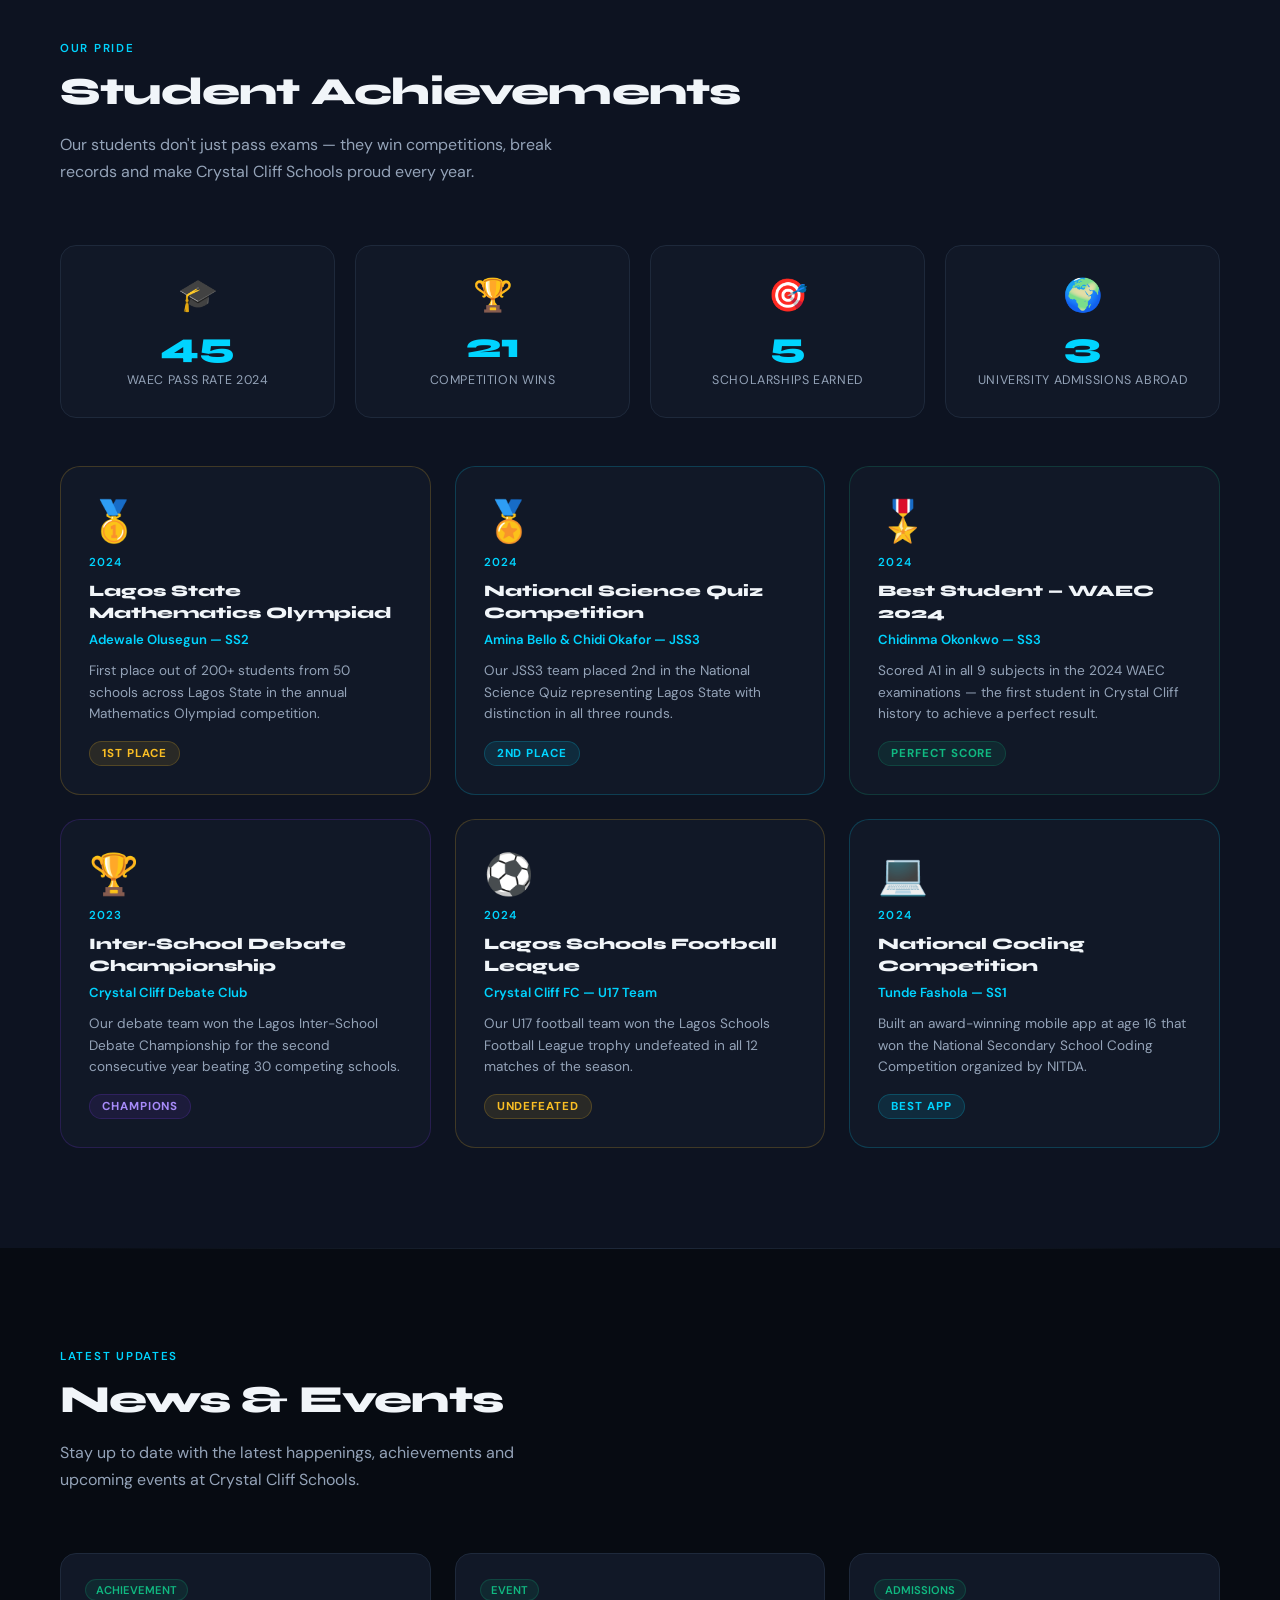
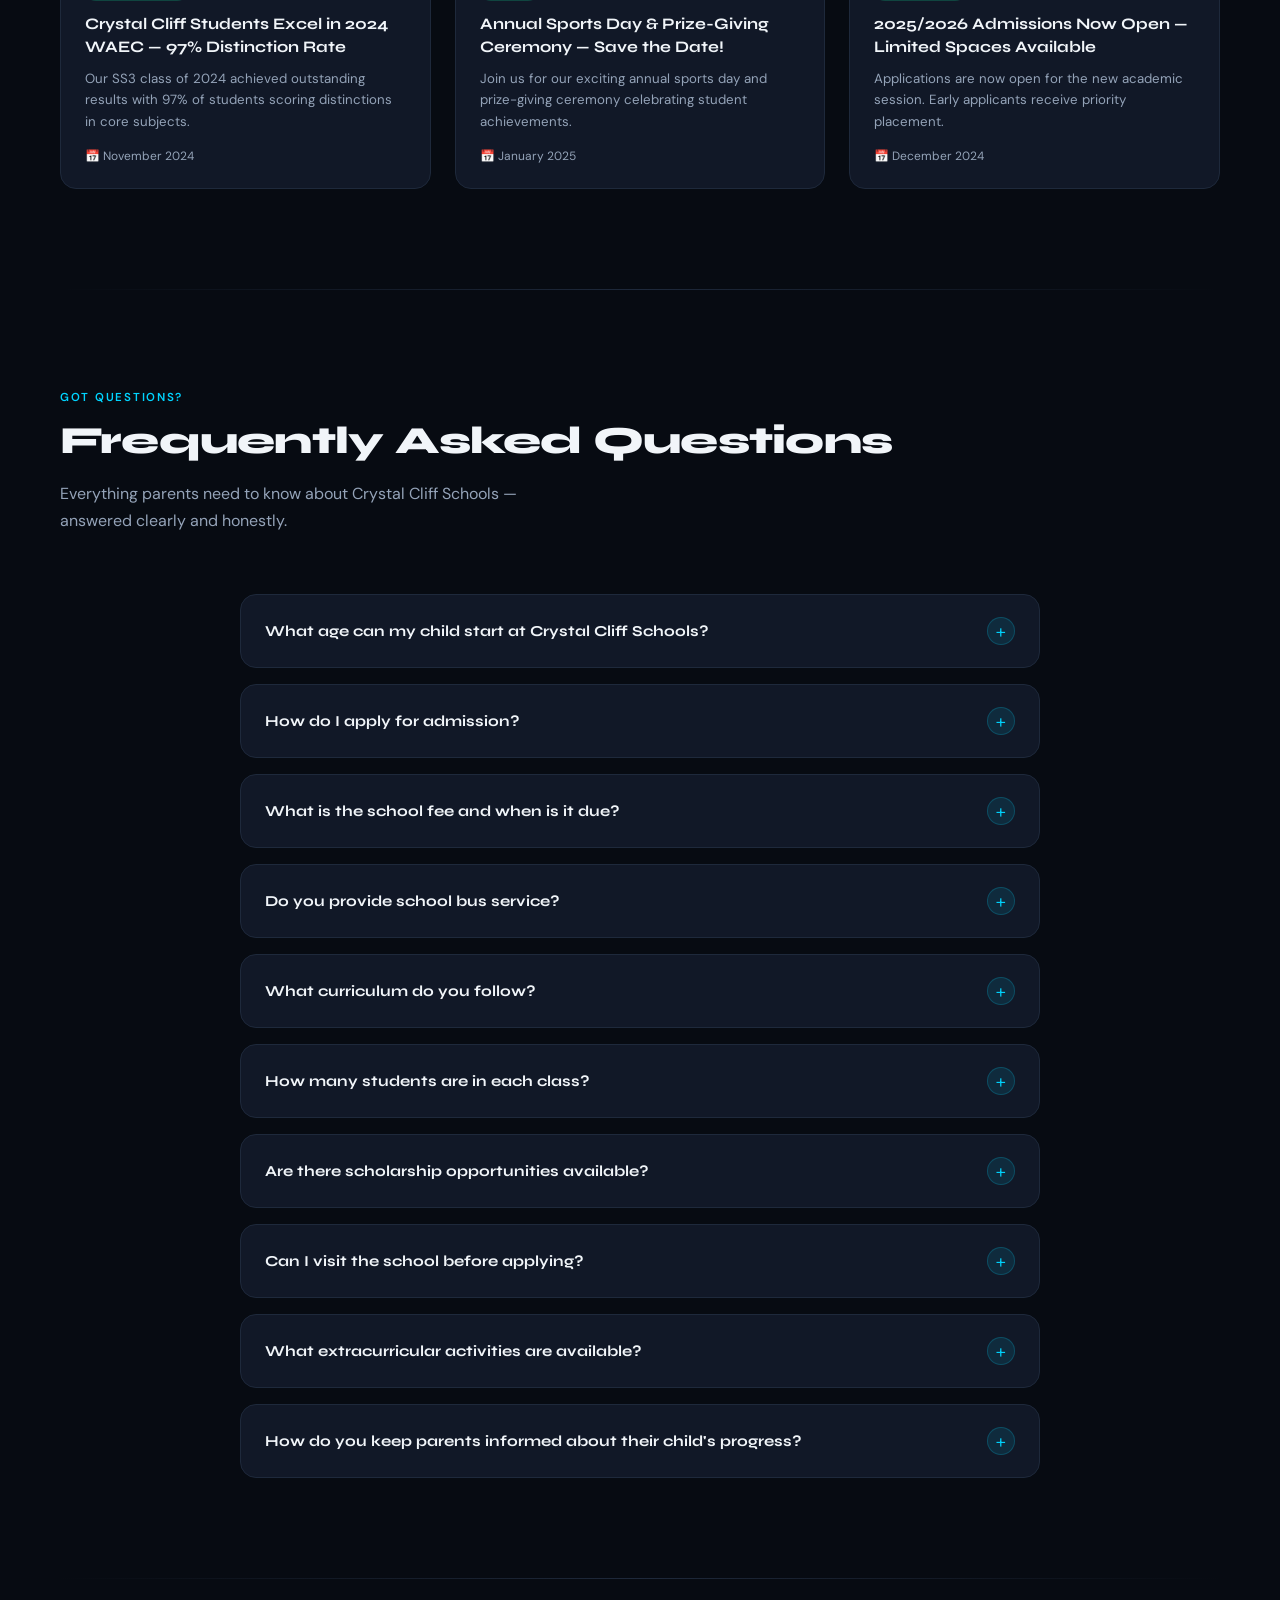
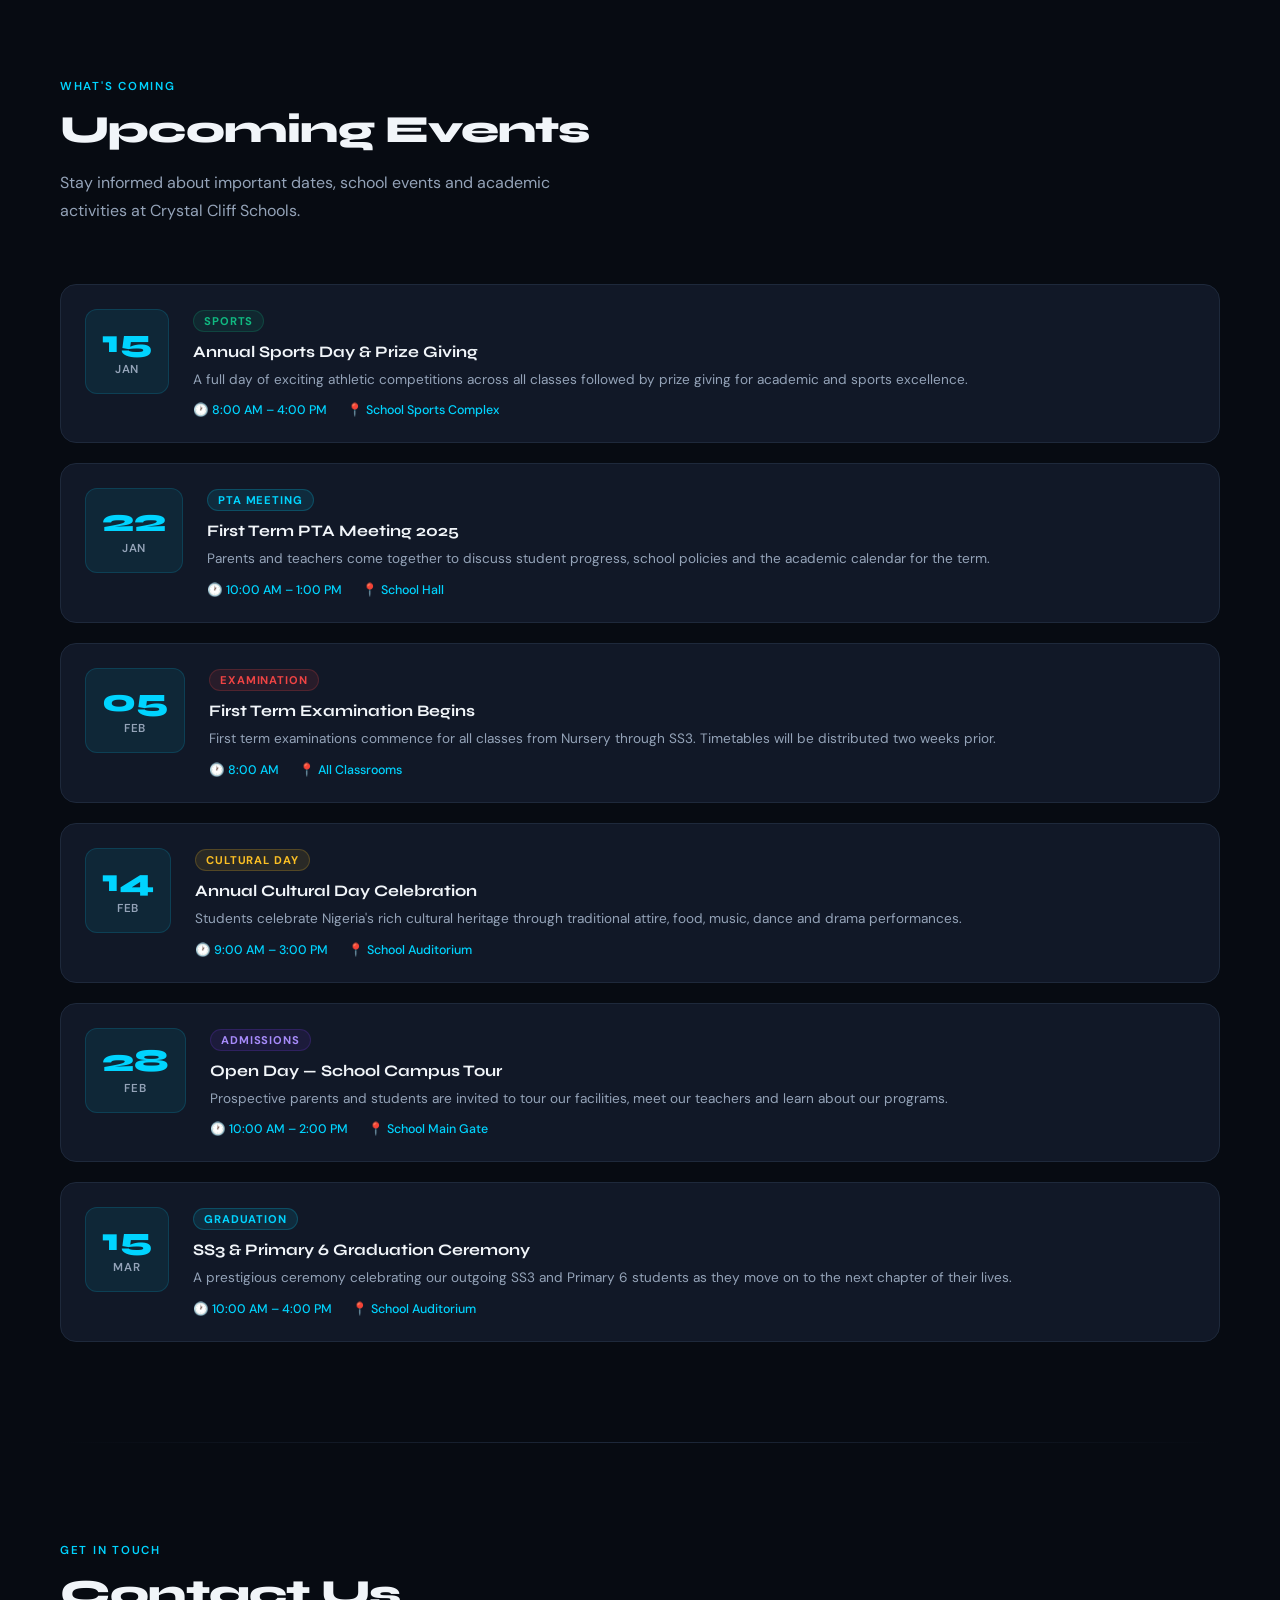
==== commit 4bada733: "clean project structure" ====
--- a/index.html
+++ b/index.html
@@ -19,19 +19,7 @@
     <div class="loader-text">Loading Excellence...</div>
   </div>
 </div>
-  <!-- ANNOUNCEMENT BANNER -->
-<div class="announcement-banner" id="announcementBanner">
-  <div class="announcement-content">
-    <span class="announcement-pulse"></span>
-    <span class="announcement-text">
-      🎉 <strong>2025/2026 Admissions Now Open!</strong> — Limited spaces available. Apply today and secure your child's future!
-    </span>
-    <a href="#admissions" class="announcement-cta" onclick="closeBanner()">Apply Now →</a>
-  </div>
-  <button class="announcement-close" onclick="closeBanner()">✕</button>
-</div>
-
-<div id="scrollBar"></div>
+
 
 <nav>
   <div class="nav-logo">Crystal<span>Cliff</span></div>
@@ -98,6 +86,19 @@
   </div>
   
 </section>
+  <!-- ANNOUNCEMENT BANNER -->
+<div class="announcement-banner" id="announcementBanner">
+  <div class="announcement-content">
+    <span class="announcement-pulse"></span>
+    <span class="announcement-text">
+      🎉 <strong>2025/2026 Admissions Now Open!</strong> — Limited spaces available. Apply today and secure your child's future!
+    </span>
+    <a href="#admissions" class="announcement-cta" onclick="closeBanner()">Apply Now →</a>
+  </div>
+  <button class="announcement-close" onclick="closeBanner()">✕</button>
+</div>
+
+<div id="scrollBar"></div>
 
 <div class="divider"></div>
 
--- a/style.css
+++ b/style.css
@@ -70,7 +70,7 @@
 .mobile-menu a { color: var(--muted); text-decoration: none; font-size: 0.9rem; padding: 10px 0; border-bottom: 1px solid var(--border); }
 .mobile-menu.active { display: flex; }
 
-.hero { min-height: 100vh; display: flex; align-items: center; justify-content: center; padding: 120px 60px 80px; position: relative; overflow: hidden; text-align: center; }
+.hero { min-height: 100vh; display: flex; align-items: center; justify-content: center; padding: 180px 60px 80px; position: relative; overflow: hidden; text-align: center; }
 .hero-bg { position: absolute; inset: 0; background: radial-gradient(ellipse 70% 60% at 50% 40%, rgba(0,212,255,0.07) 0%, transparent 70%), radial-gradient(ellipse 40% 40% at 20% 80%, rgba(124,58,237,0.08) 0%, transparent 60%); }
 .hero-bg::after { content: ''; position: absolute; inset: 0; background-image: linear-gradient(rgba(0,212,255,0.03) 1px, transparent 1px), linear-gradient(90deg, rgba(0,212,255,0.03) 1px, transparent 1px); background-size: 60px 60px; }
 .hero-content { position: relative; z-index: 2; max-width: 800px; }
@@ -499,20 +499,18 @@
 }
 /* ANNOUNCEMENT BANNER */
 .announcement-banner {
-  position: fixed;
-  top: 0;
-  left: 0;
-  right: 0;
+  position: relative;
   background: linear-gradient(135deg, rgba(0,212,255,0.15), rgba(124,58,237,0.15));
+  border-top: 1px solid rgba(0,212,255,0.3);
   border-bottom: 1px solid rgba(0,212,255,0.3);
   backdrop-filter: blur(20px);
-  z-index: 10000;
-  padding: 10px 20px;
+  z-index: 1;
+  padding: 14px 20px;
   display: flex;
   align-items: center;
   justify-content: space-between;
   gap: 12px;
-  animation: slideDown 0.5s ease both;
+  width: 100%;
 }
 
 @keyframes slideDown {
@@ -1187,4 +1185,17 @@
   font-size: 1rem;
   padding: 4px 8px;
   flex-shrink: 0;
+}
+/* FORCE BANNER TO BOTTOM OF HERO */
+#announcementBanner {
+  position: relative !important;
+  top: auto !important;
+  left: auto !important;
+  right: auto !important;
+  width: 100% !important;
+  z-index: 1 !important;
+}
+.hero-badge {
+  margin-top: 40px !important;
+  margin-bottom: 28px !important;
 }
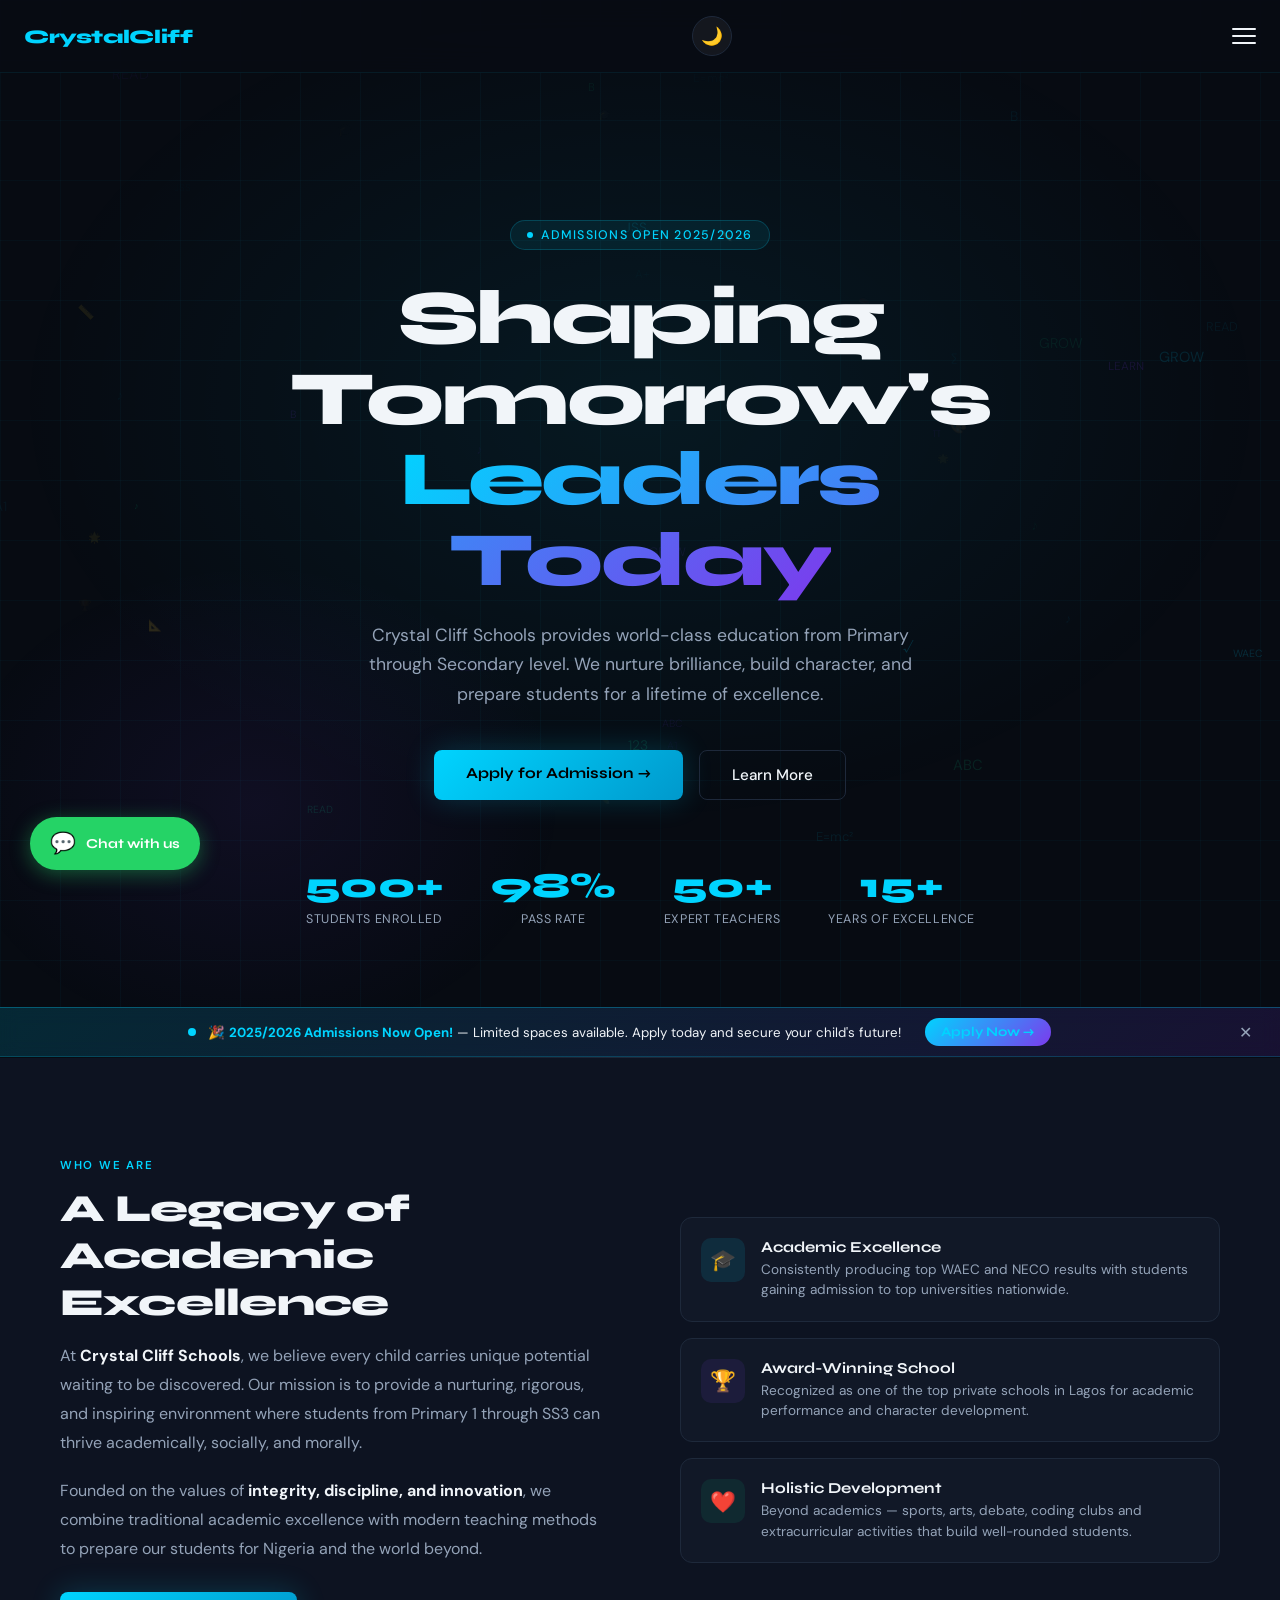
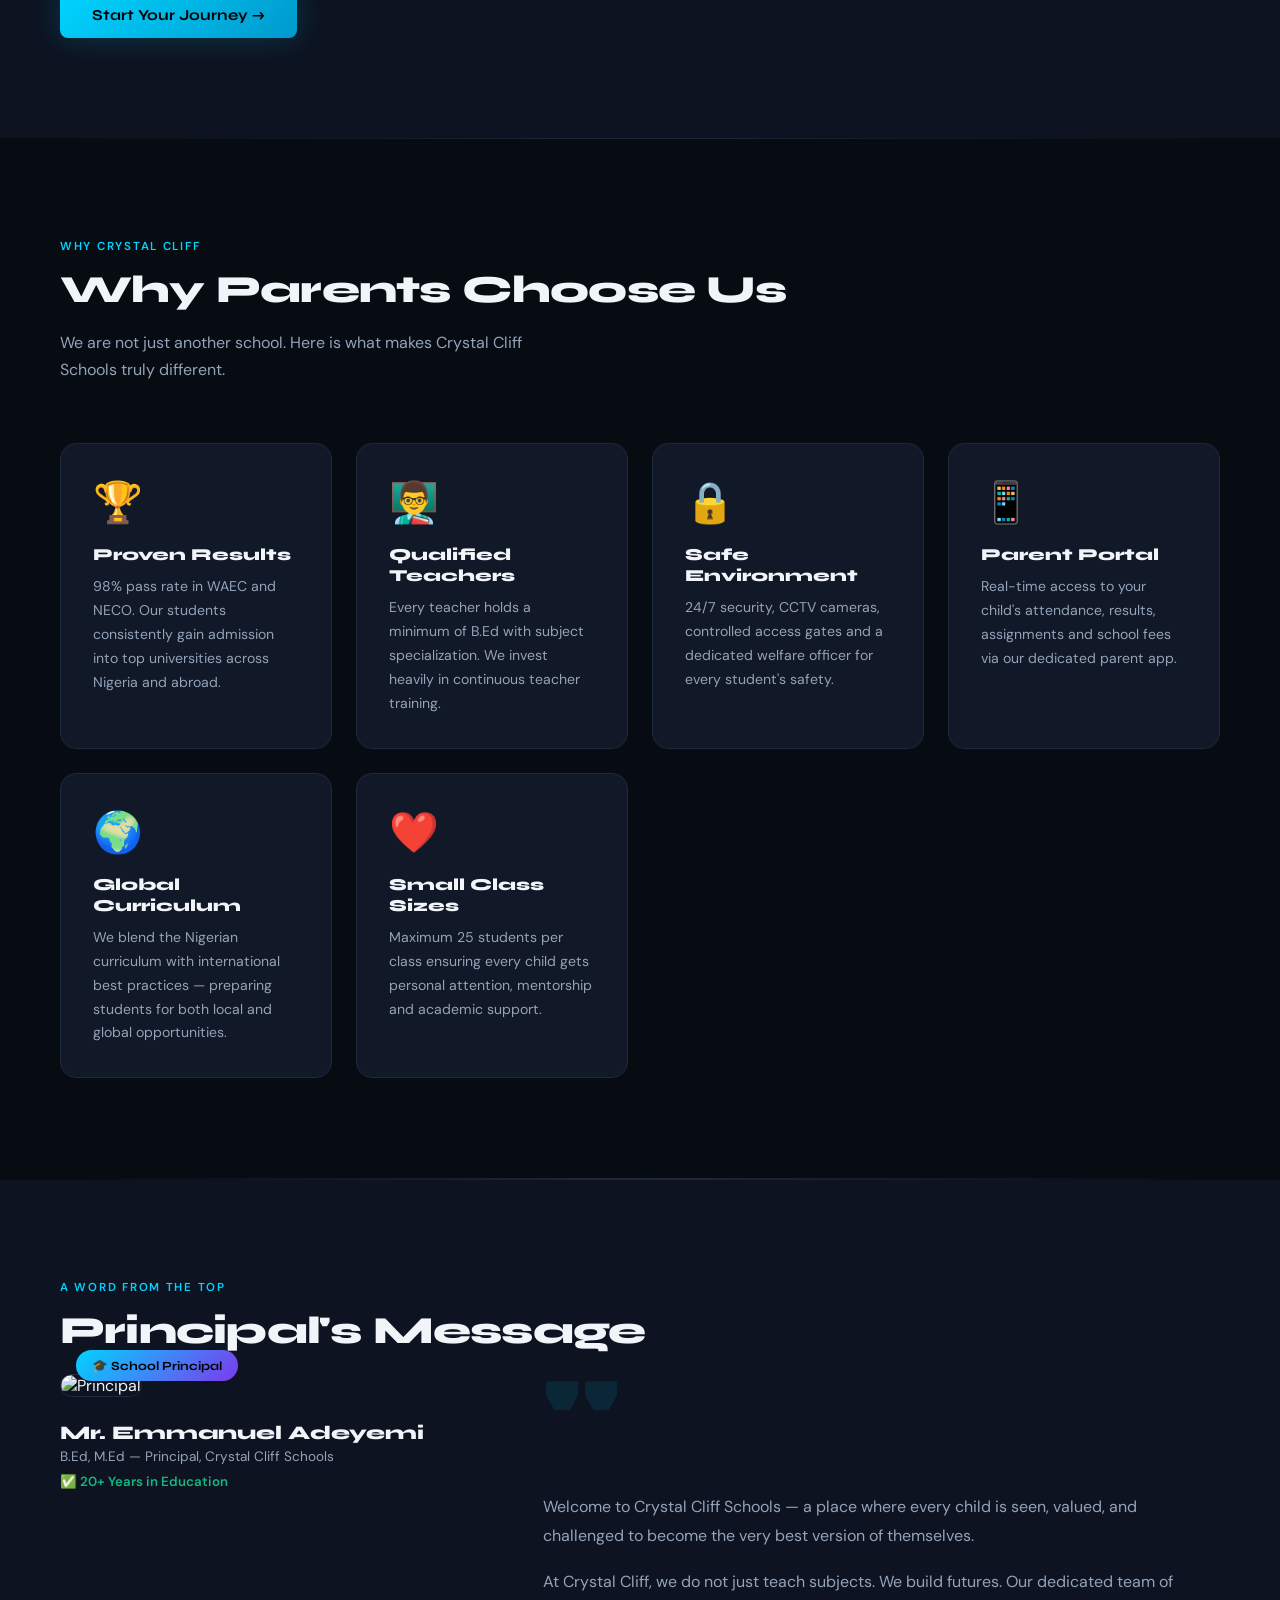
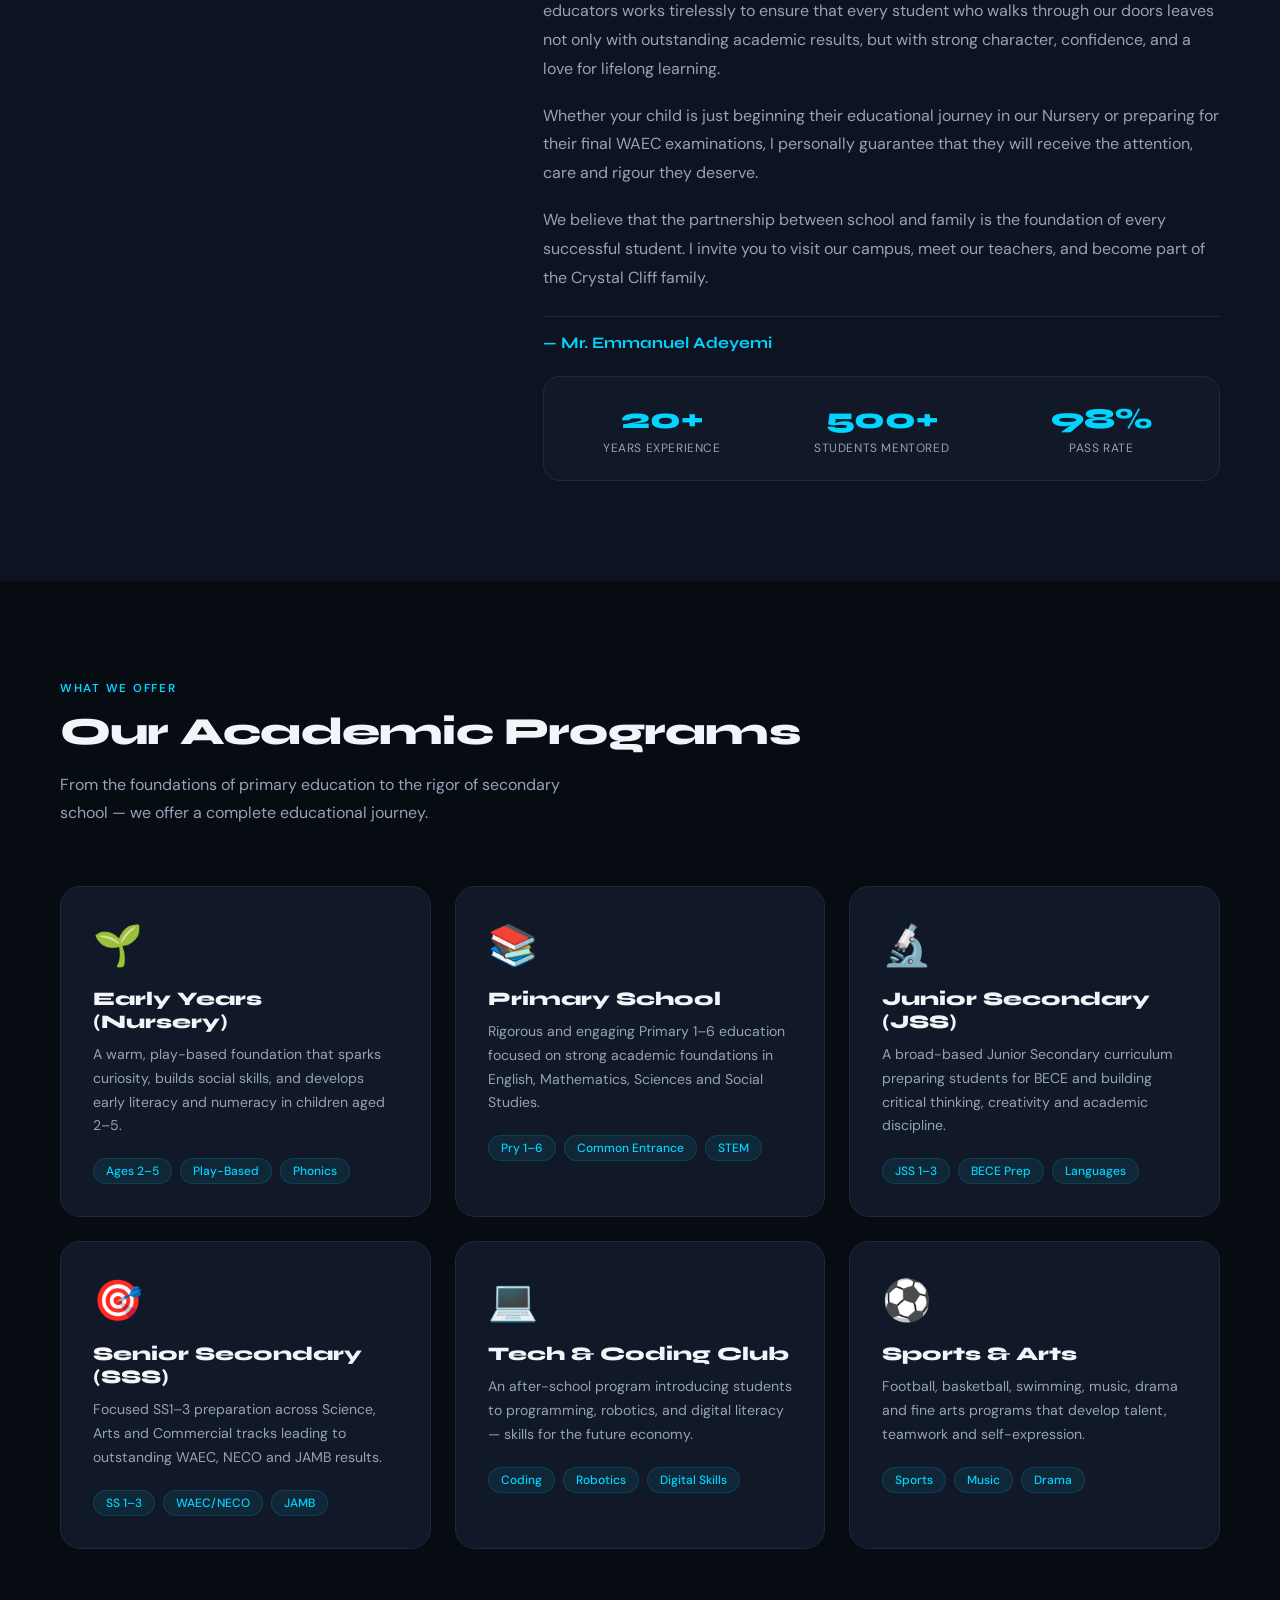
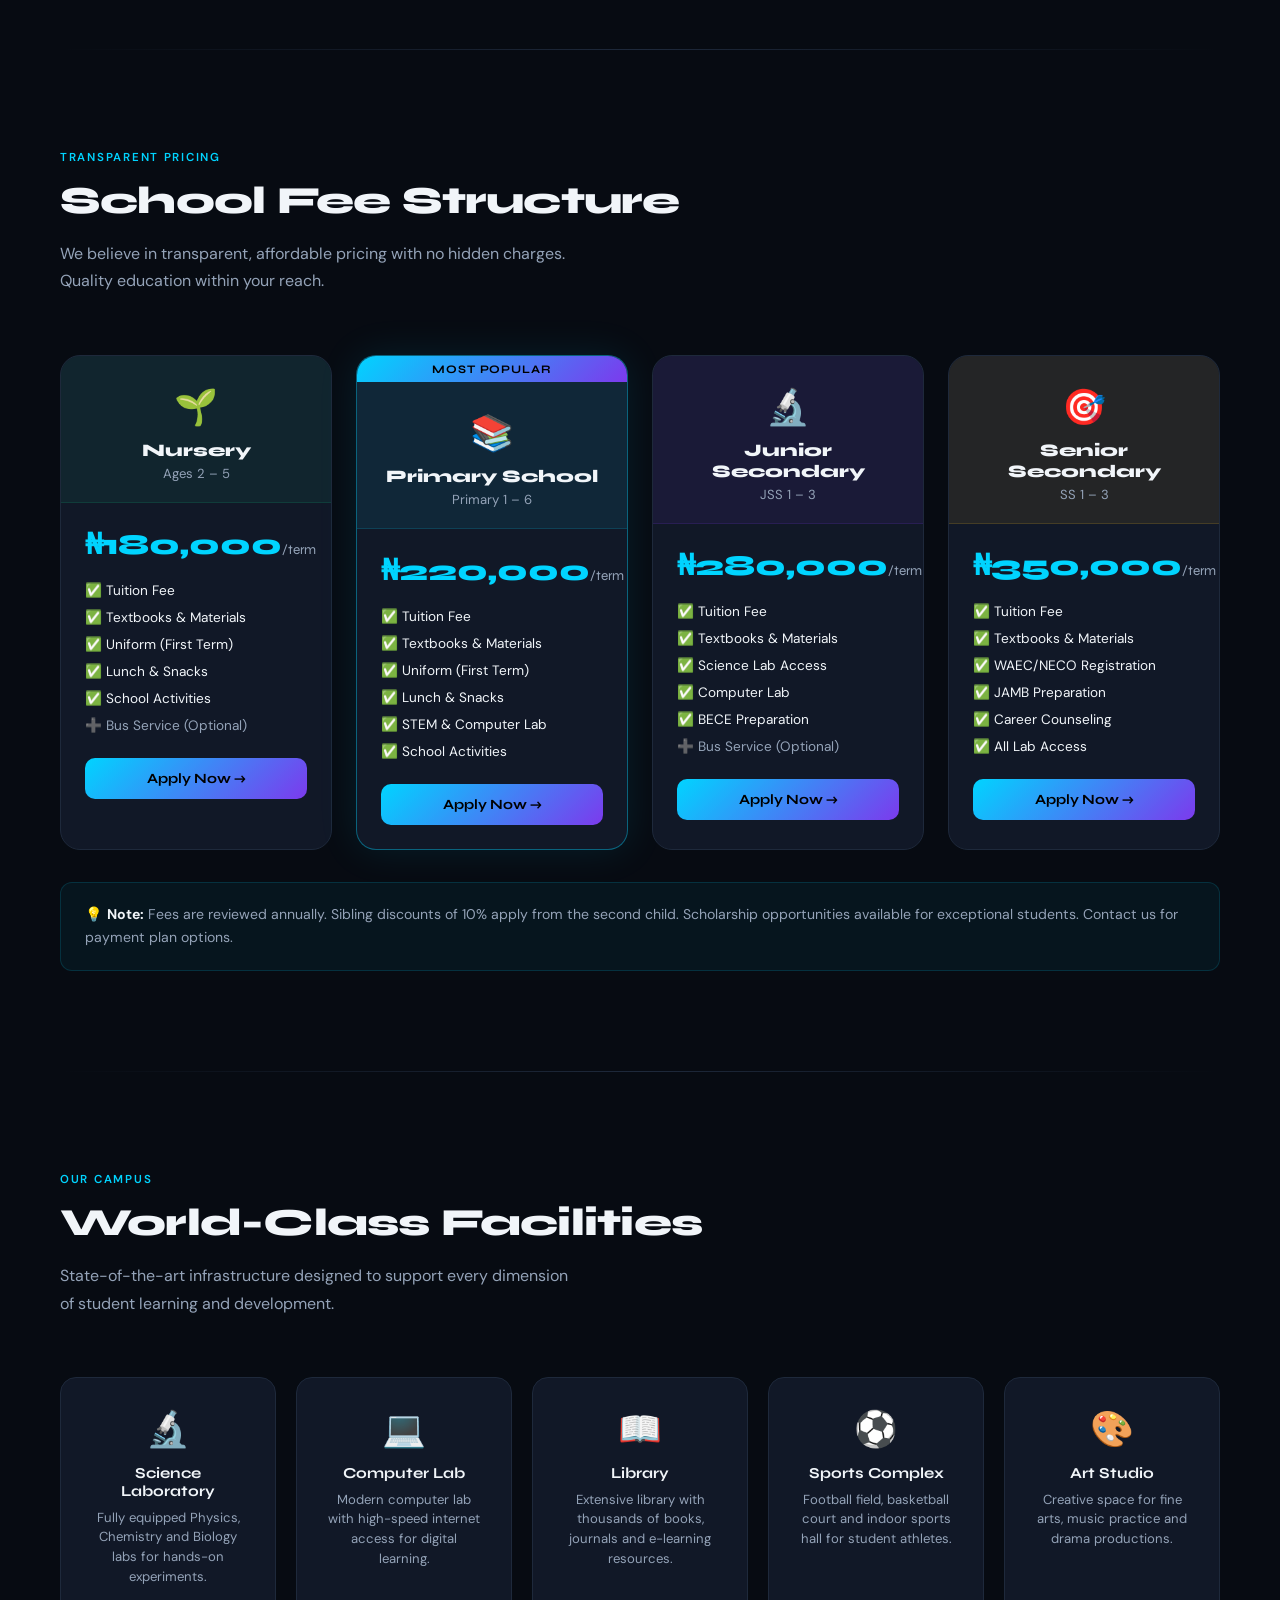
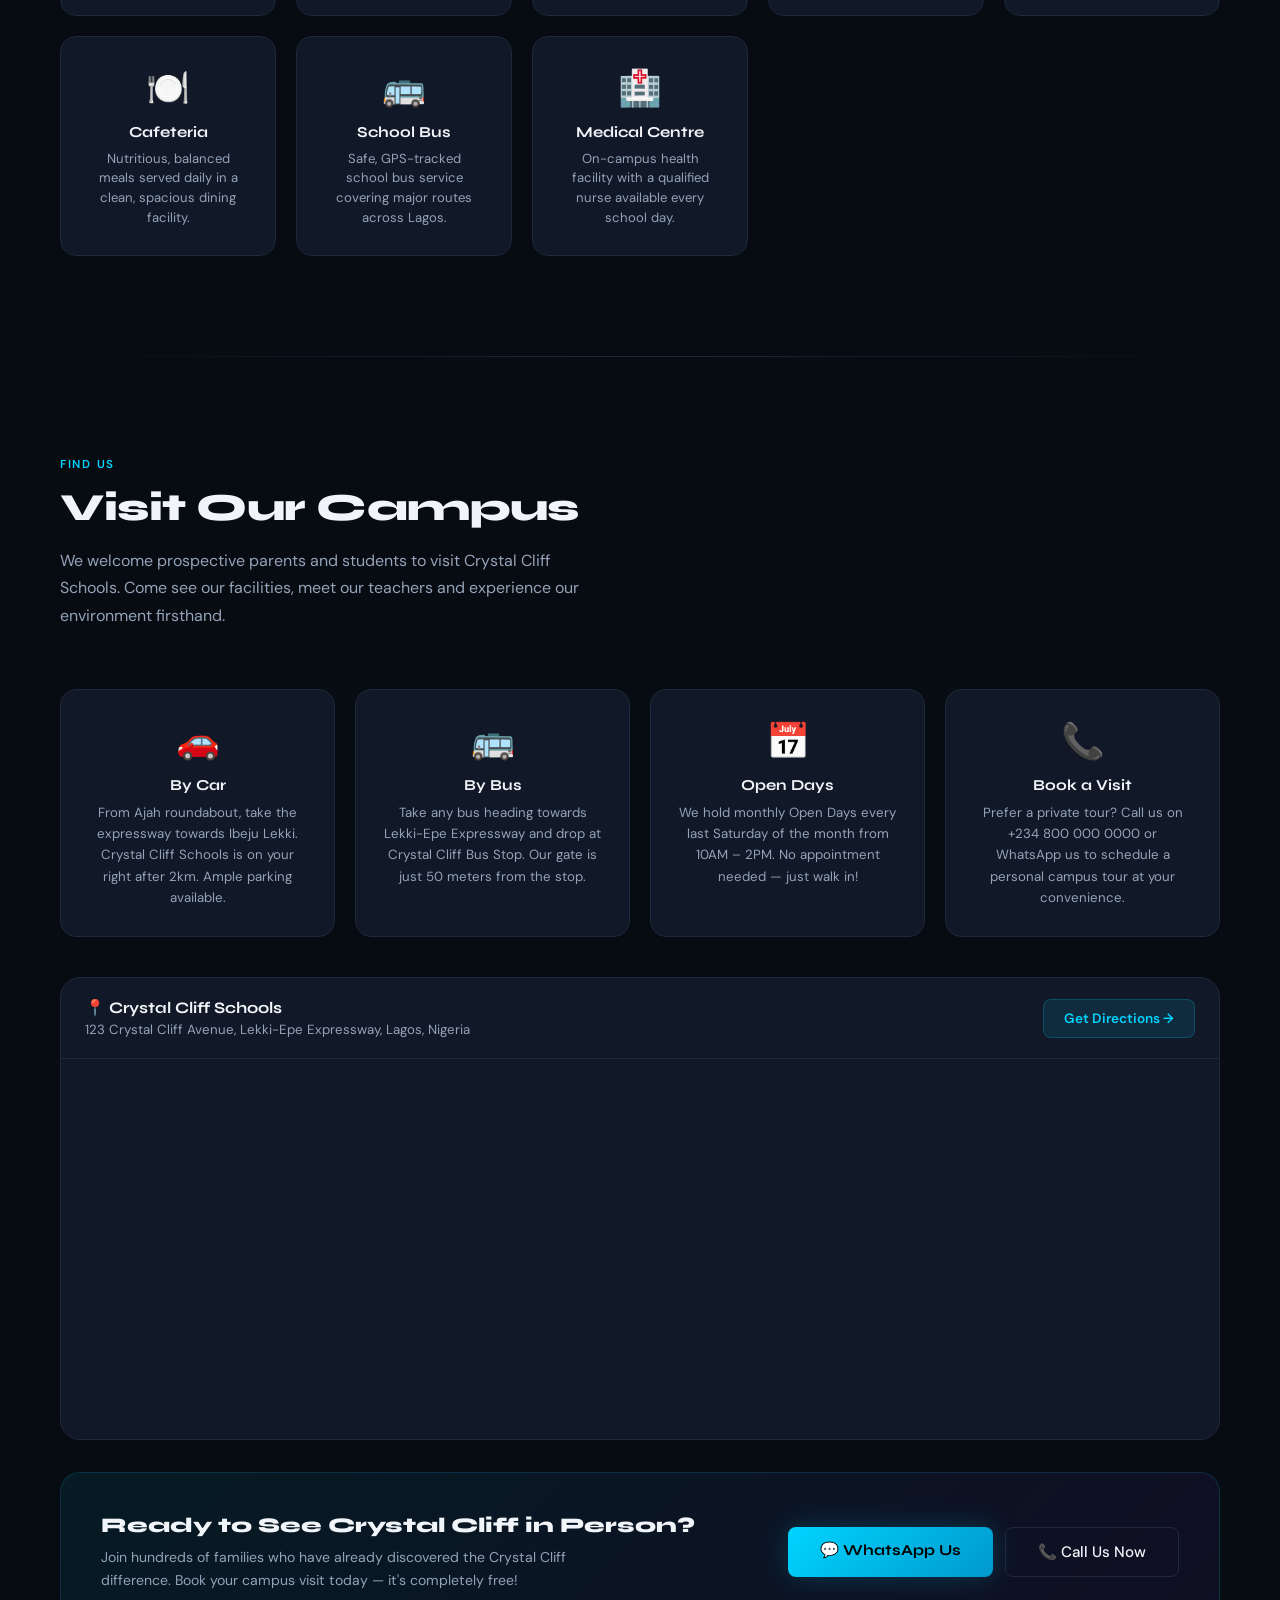
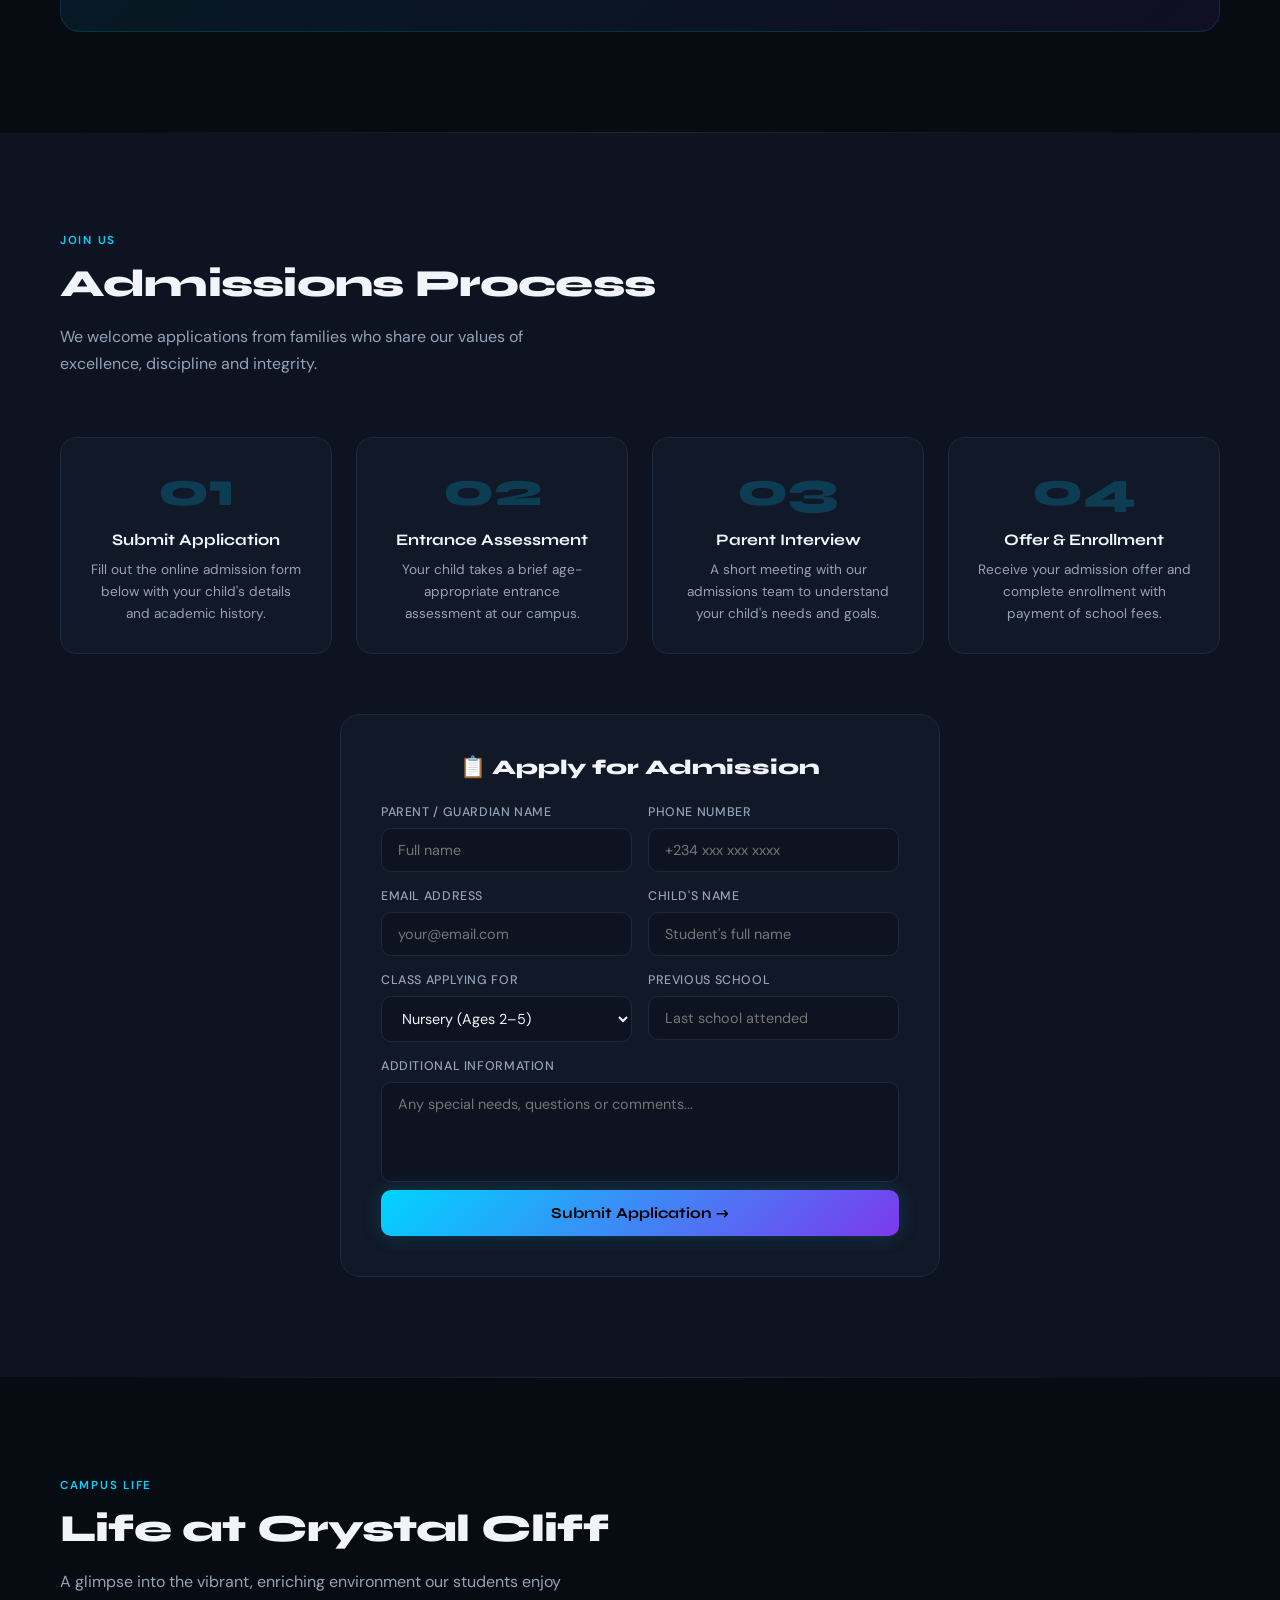
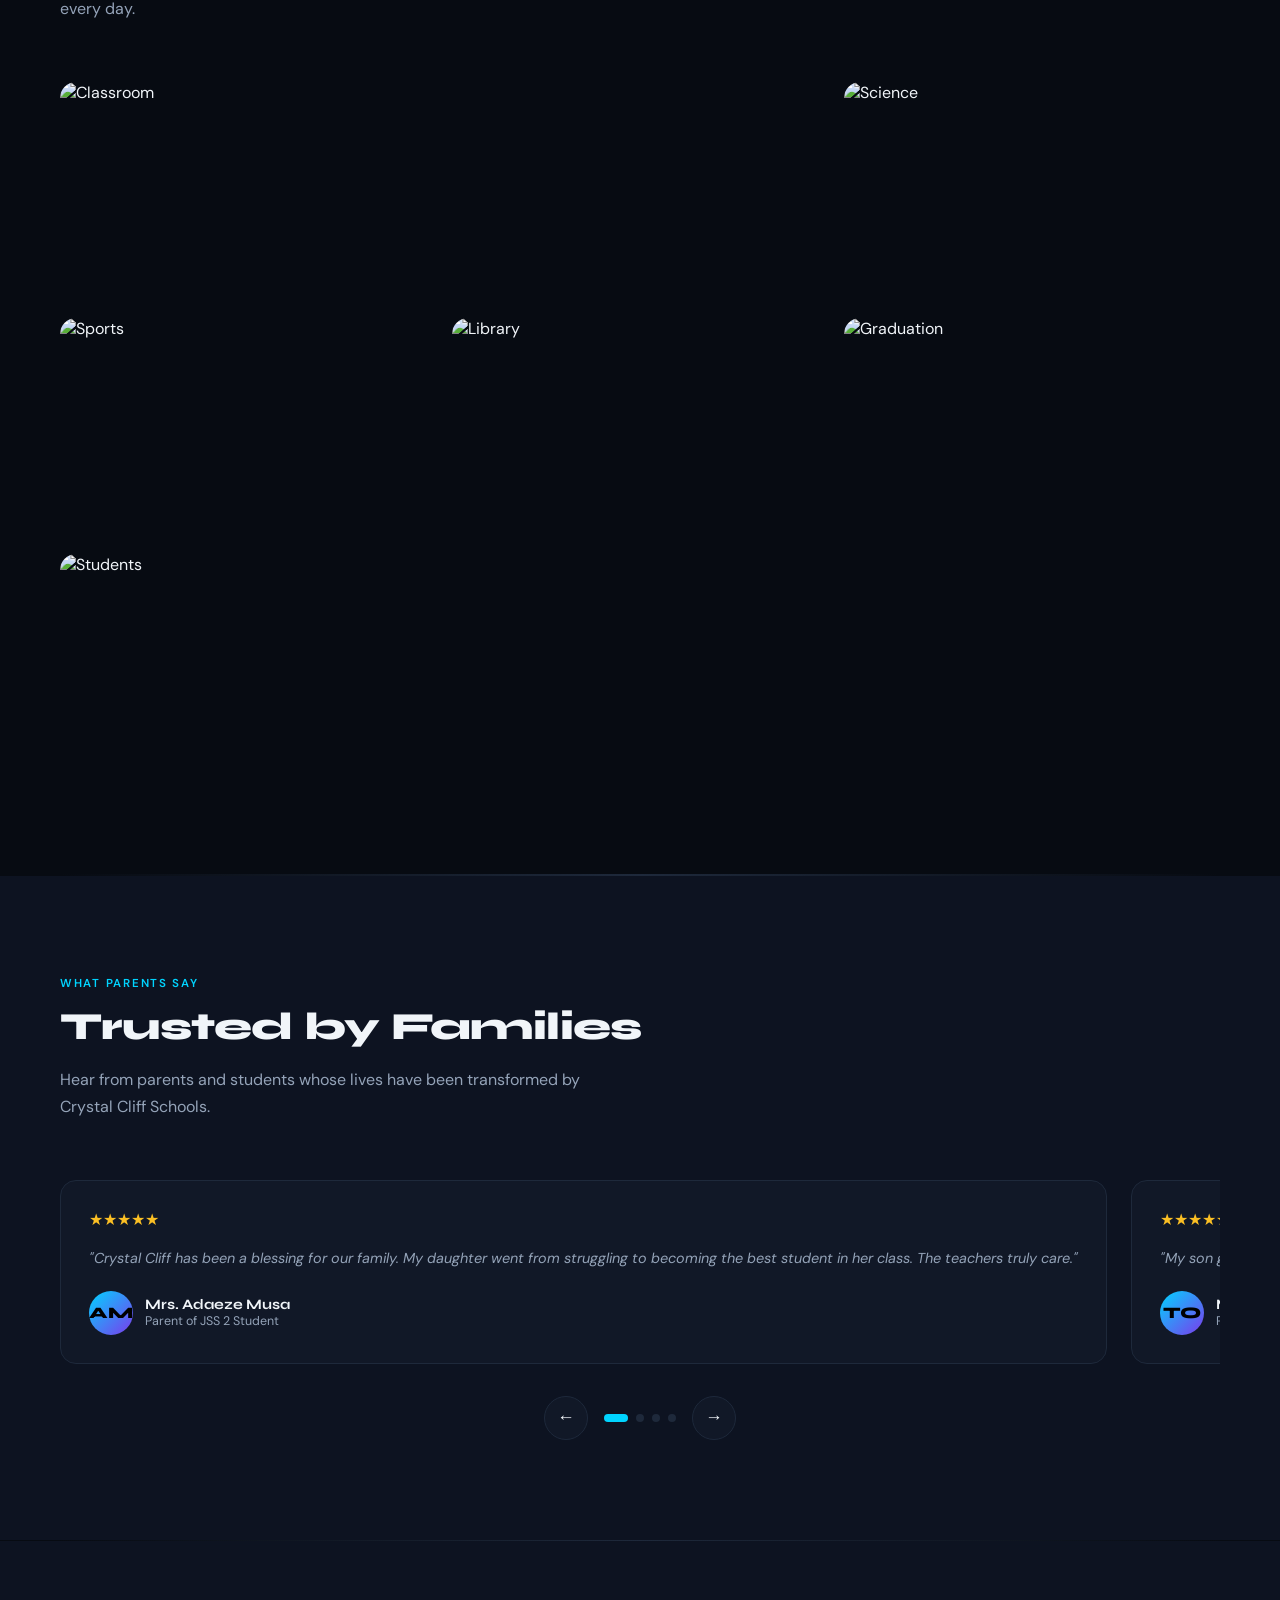
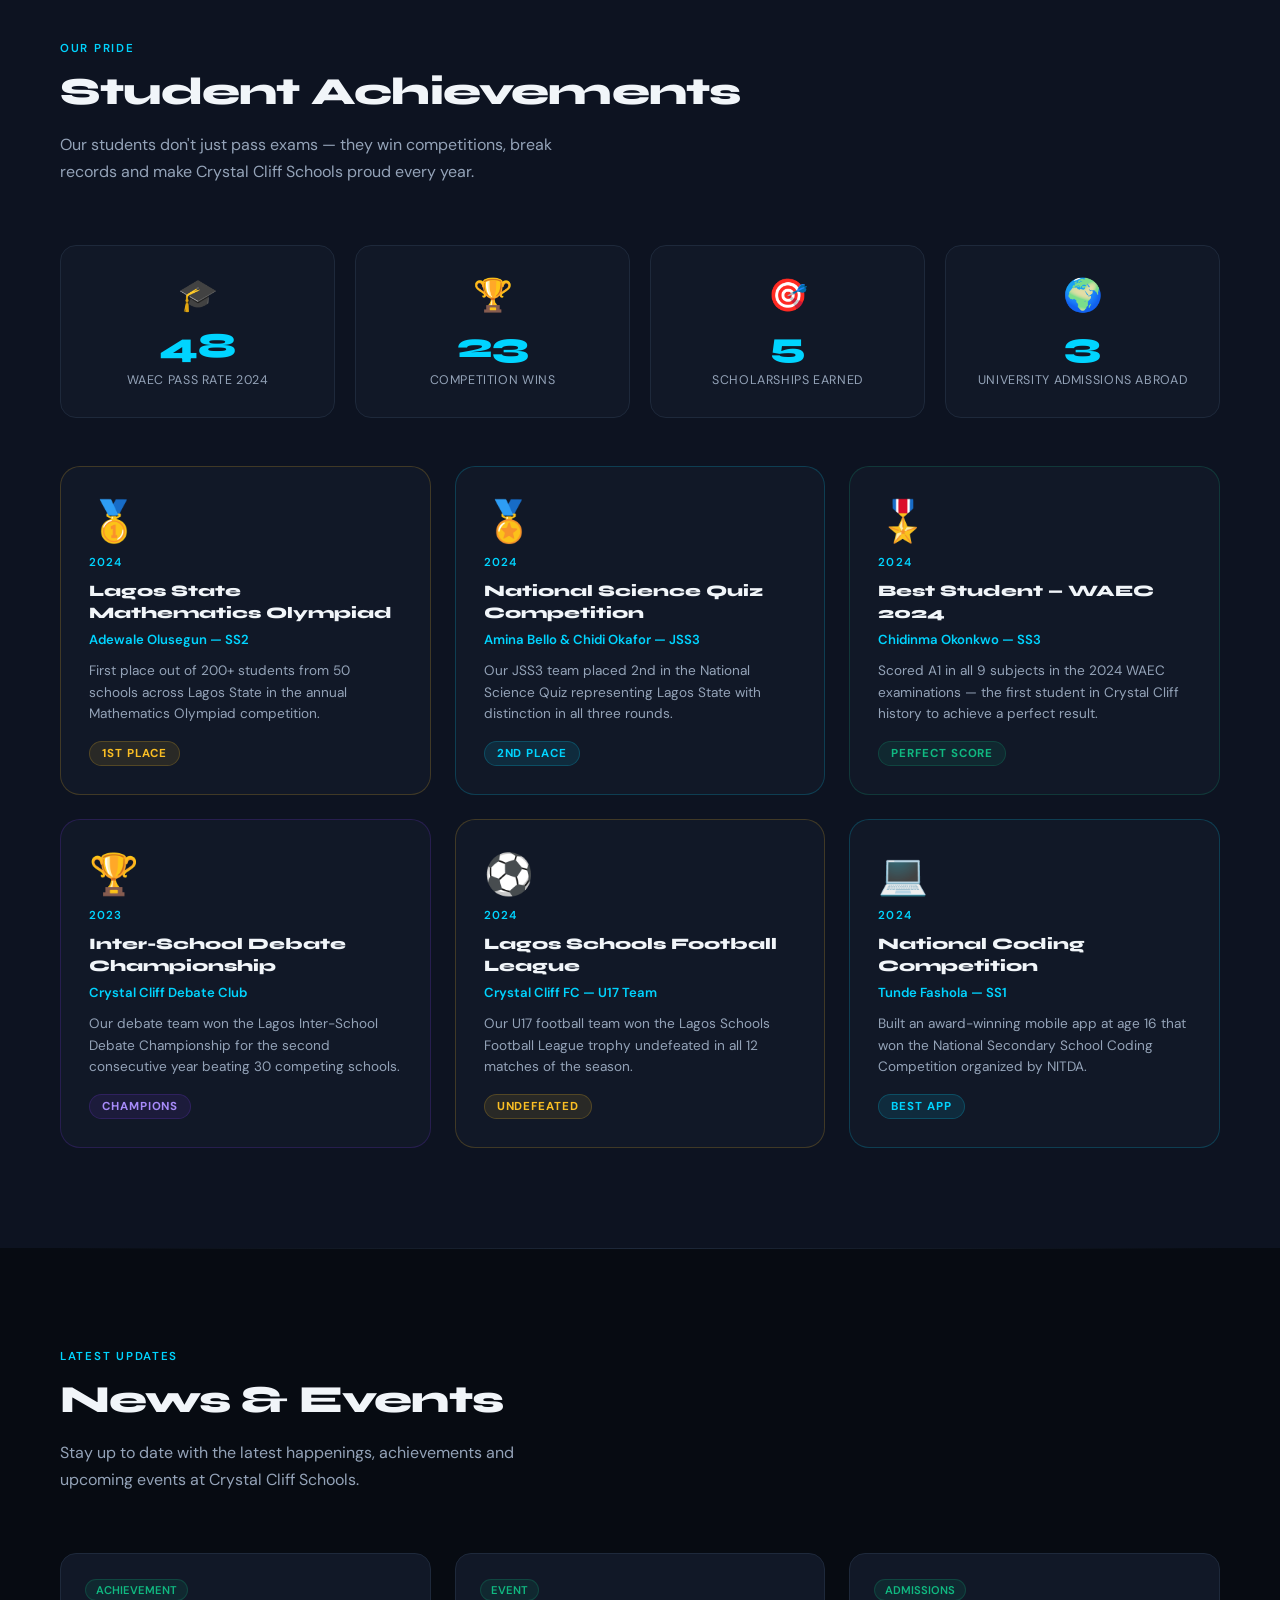
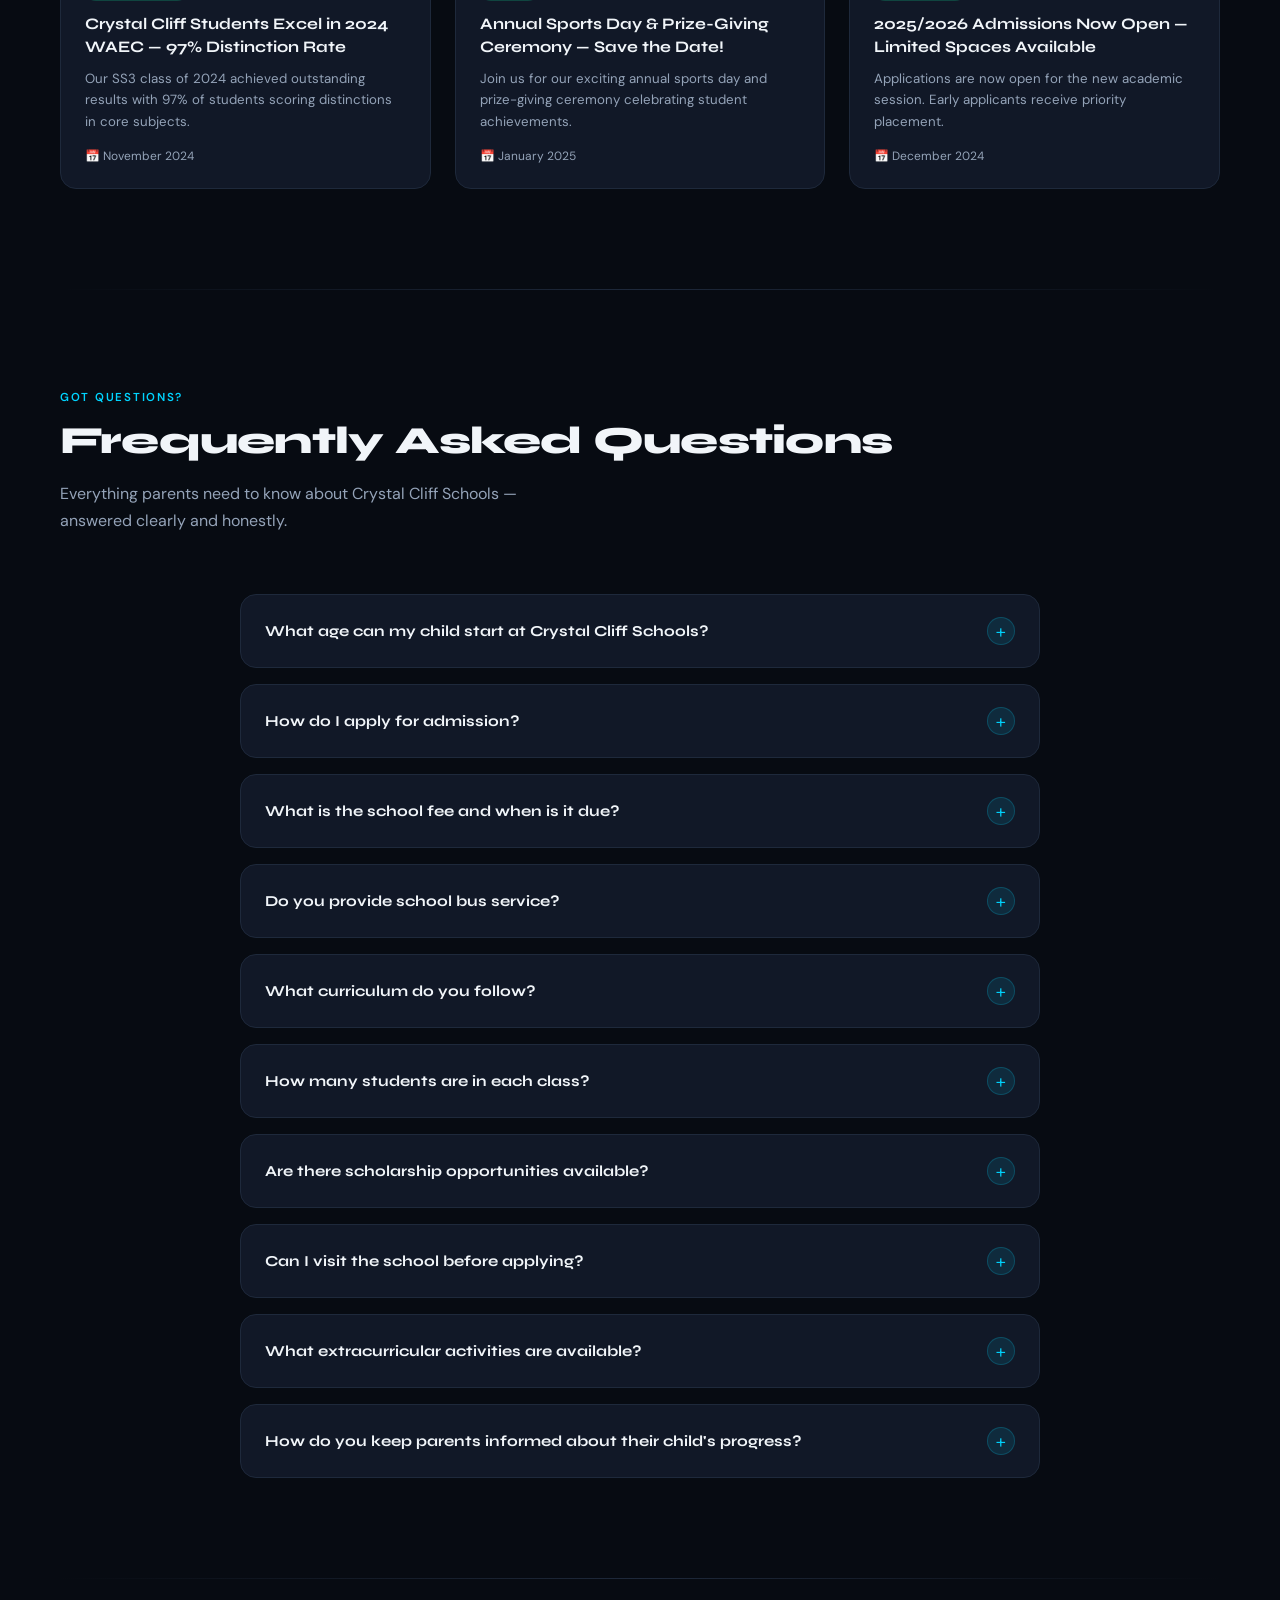
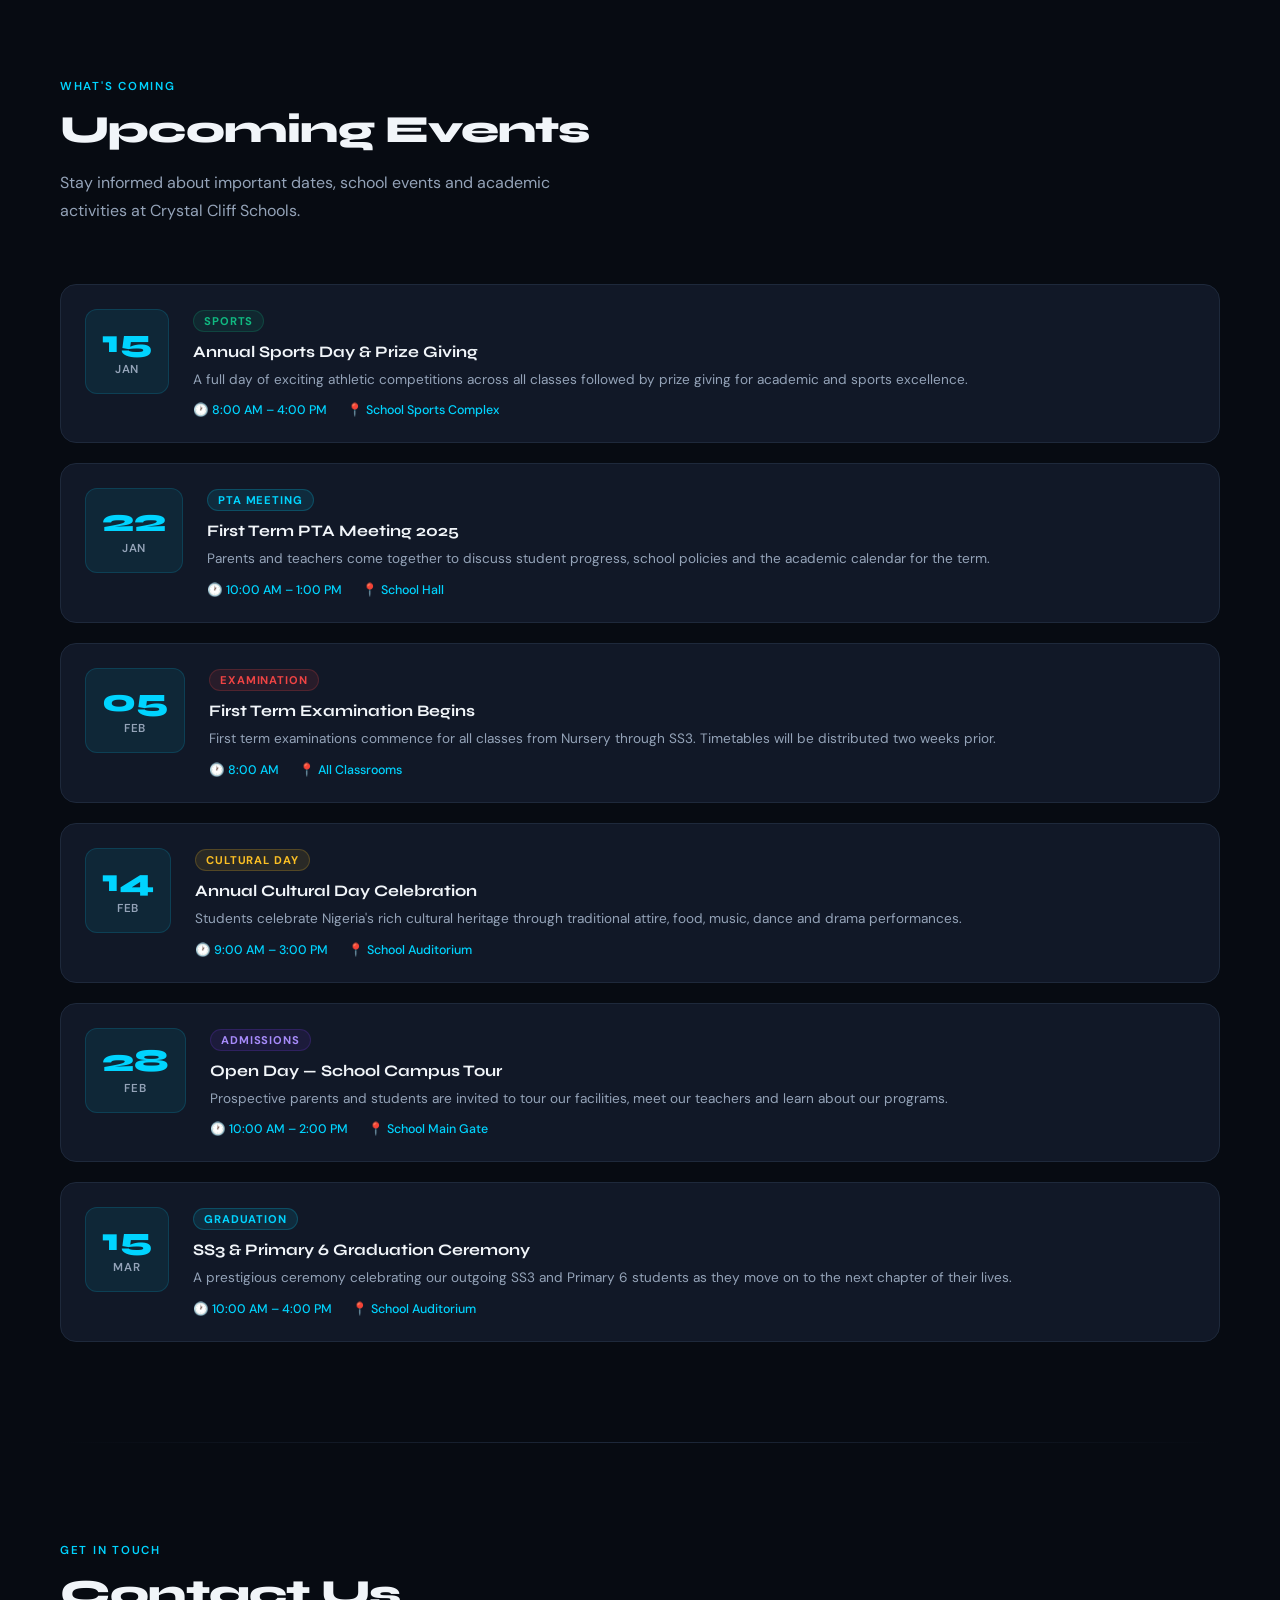
==== commit 7514b4e2: "Update site and add portal page" ====
--- a/index.html
+++ b/index.html
@@ -52,6 +52,7 @@
   <a href="#news" onclick="toggleMenu()">News</a>
   <a href="#admissions" onclick="toggleMenu()">Admissions</a>
   <a href="#contact" onclick="toggleMenu()">Contact</a>
+  <a href="portal.html" class="nav-cta" style="display:block;">CliffGate Login & Sign Up</a>
 </div>
 
 <section class="hero" id="home">
--- a/style.css
+++ b/style.css
@@ -1198,4 +1198,72 @@
 .hero-badge {
   margin-top: 40px !important;
   margin-bottom: 28px !important;
+}
+.portal-link {
+  color: #a855f7;
+  font-size: 1.1rem;
+  font-weight: 700;
+  text-decoration: none;
+  position: relative;
+  transition: all 0.3s ease;
+  padding: 8px 16px;
+  border-radius: 30px;
+  background: rgba(168, 85, 247, 0.08);
+  border: 1px solid rgba(168, 85, 247, 0.3);
+  box-shadow: 0 0 15px rgba(168, 85, 247, 0.2);
+}
+
+.portal-link:hover {
+  color: #fff;
+  background: linear-gradient(135deg, #7c3aed, #a855f7);
+  transform: translateY(-2px);
+  box-shadow: 0 0 25px rgba(168, 85, 247, 0.5);
+}
+.nav-cta{
+  display: inline-block;
+  color: #00d4ff;
+  font-size: 13px;
+  font-weight: 600;
+  text-decoration: none;
+  padding: 6px 14px;
+  border: 1px solid rgba(0,212,255,0.5);
+  border-radius: 20px;
+  background: rgba(0,212,255,0.08);
+  transition: all 0.3s ease;
+}
+
+.nav-cta:hover{
+  background: #00d4ff;
+  color: #000;
+  box-shadow: 0 0 12px rgba(0,212,255,0.5);
+}
+.mobile-menu{
+  position:relative;
+  padding-bottom:120px;
+}
+
+.mobile-menu-bottom{
+  position:absolute;
+  bottom:35px;
+  left:0;
+  width:100%;
+  display:flex;
+  justify-content:center;
+}
+
+.mobile-portal-btn{
+  padding:14px 28px;
+  border-radius:16px;
+  background:linear-gradient(135deg,#00d4ff,#0077ff);
+  color:#fff !important;
+  text-decoration:none;
+  font-weight:700;
+  font-size:16px;
+  box-shadow:0 0 20px rgba(0,212,255,0.35);
+  transition:0.3s ease;
+}
+
+.mobile-portal-btn:hover{
+  transform:translateY(-2px);
+  box-shadow:0 0 25px rgba(0,212,255,0.6);
 }
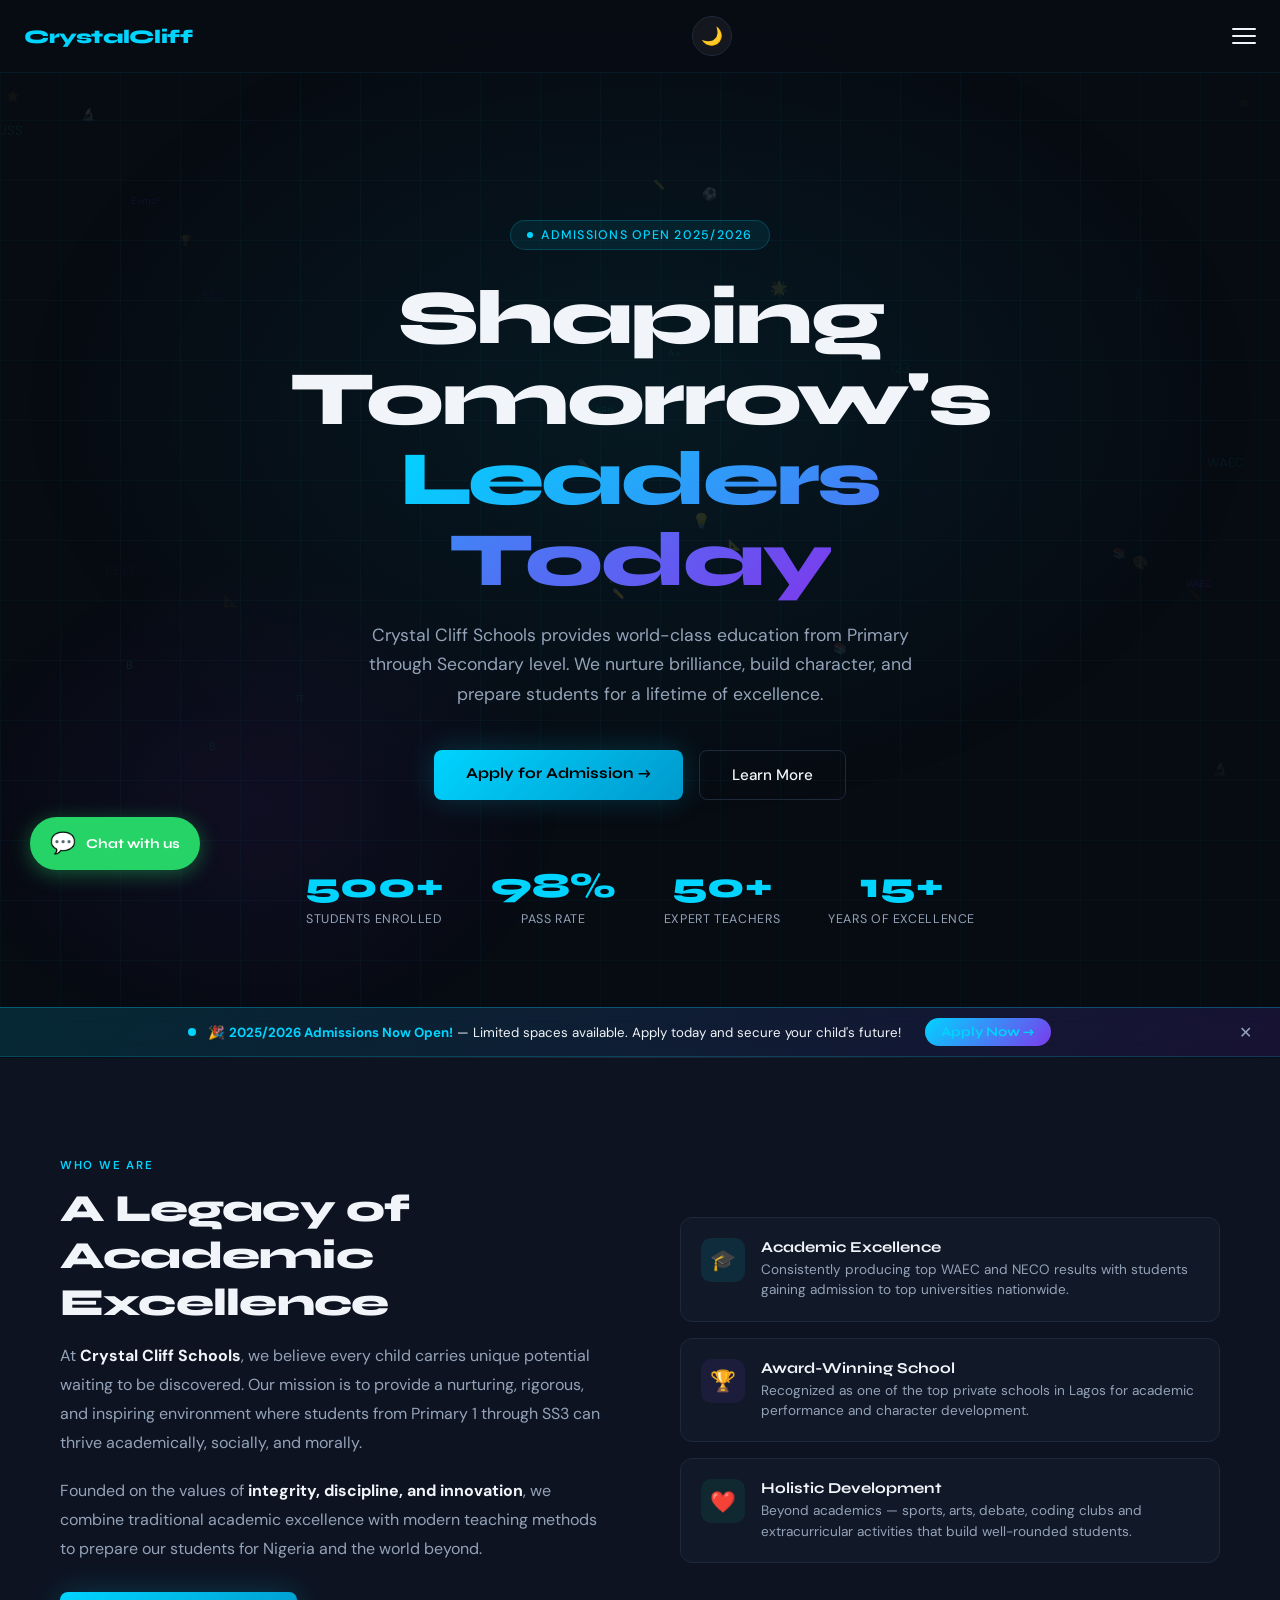
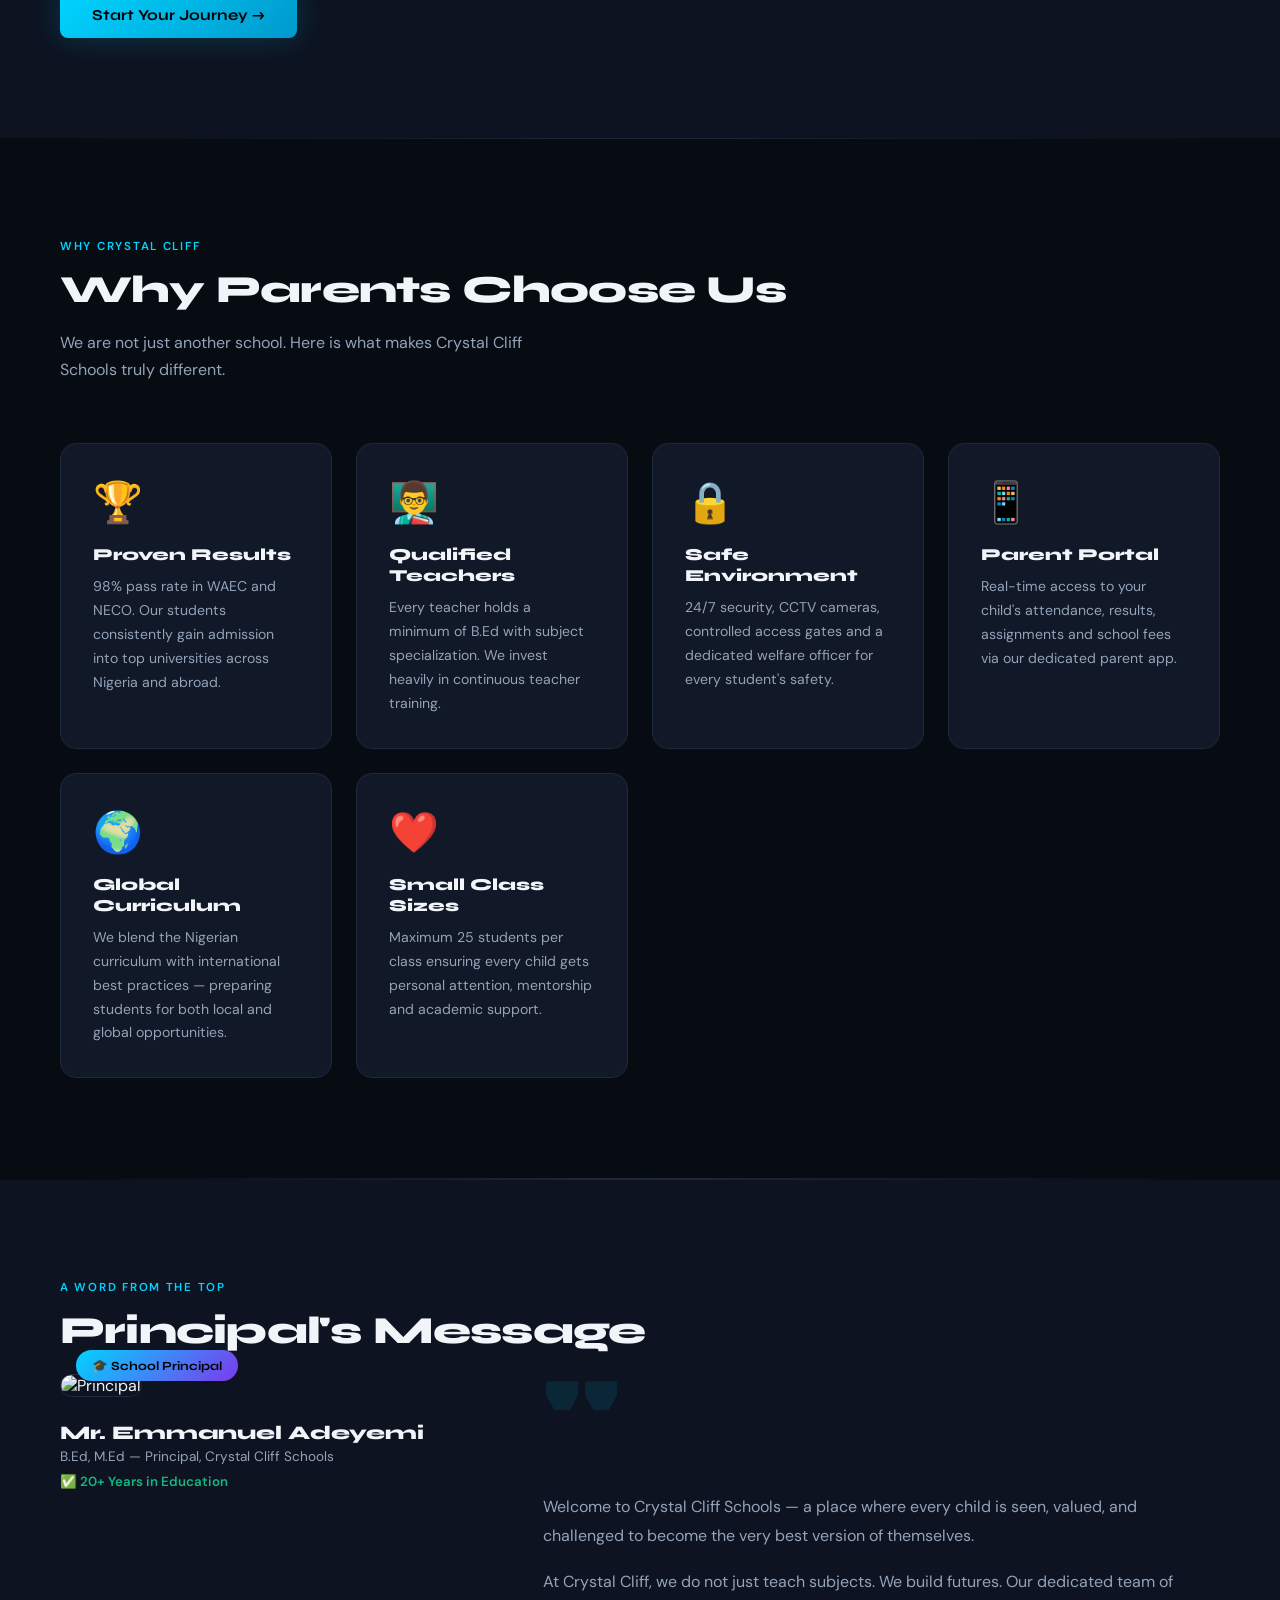
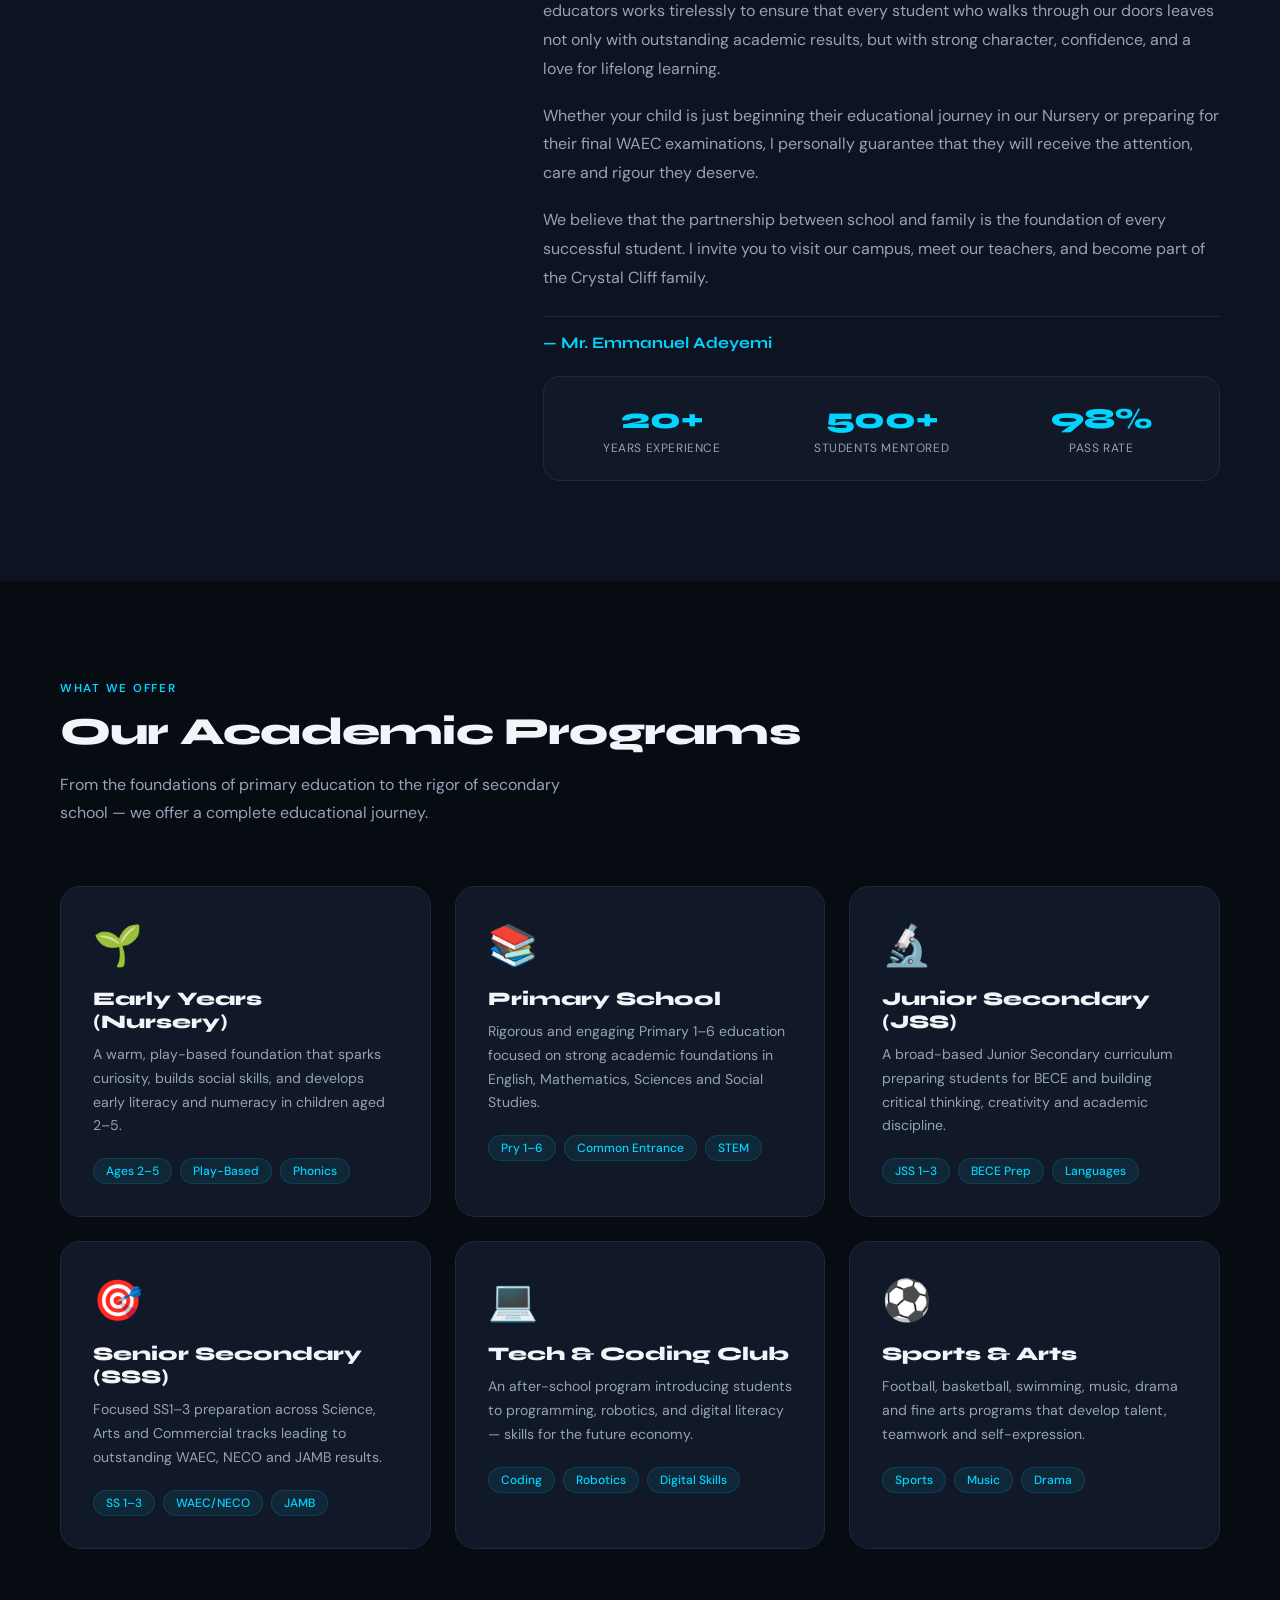
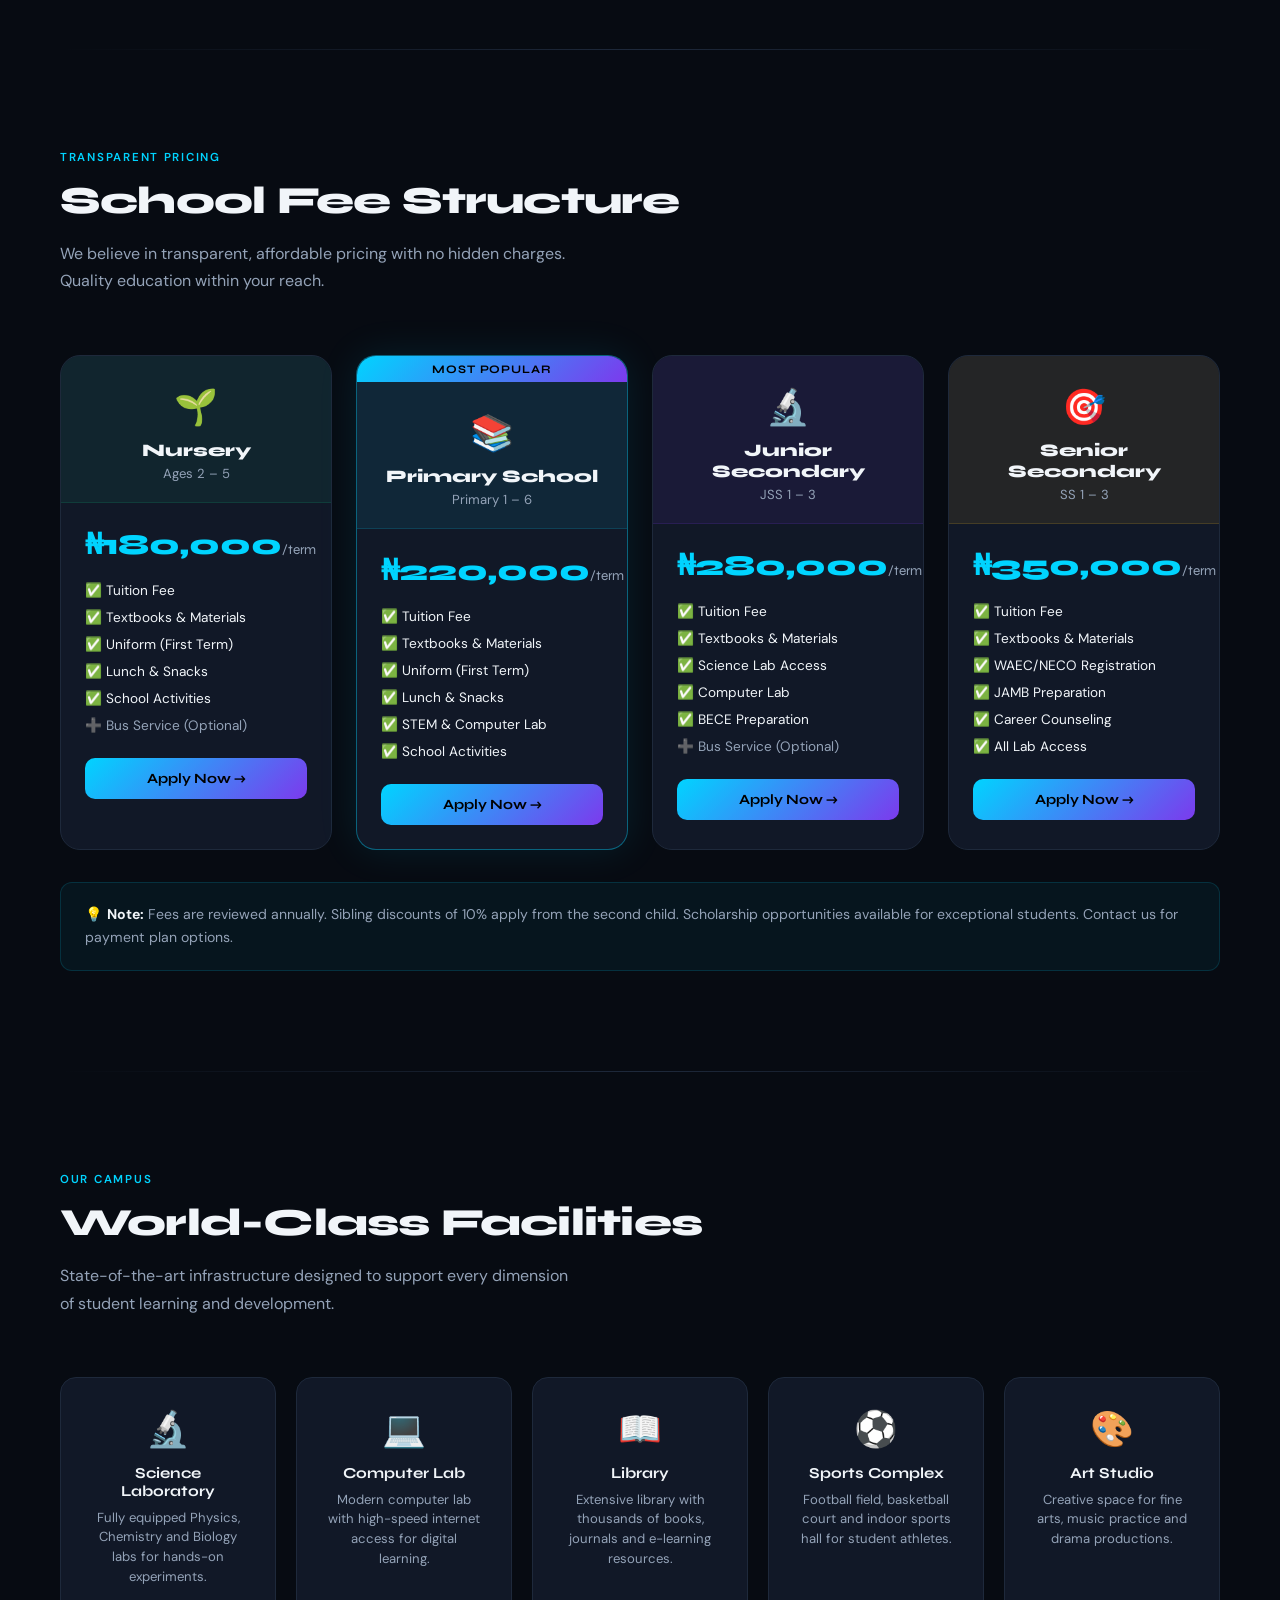
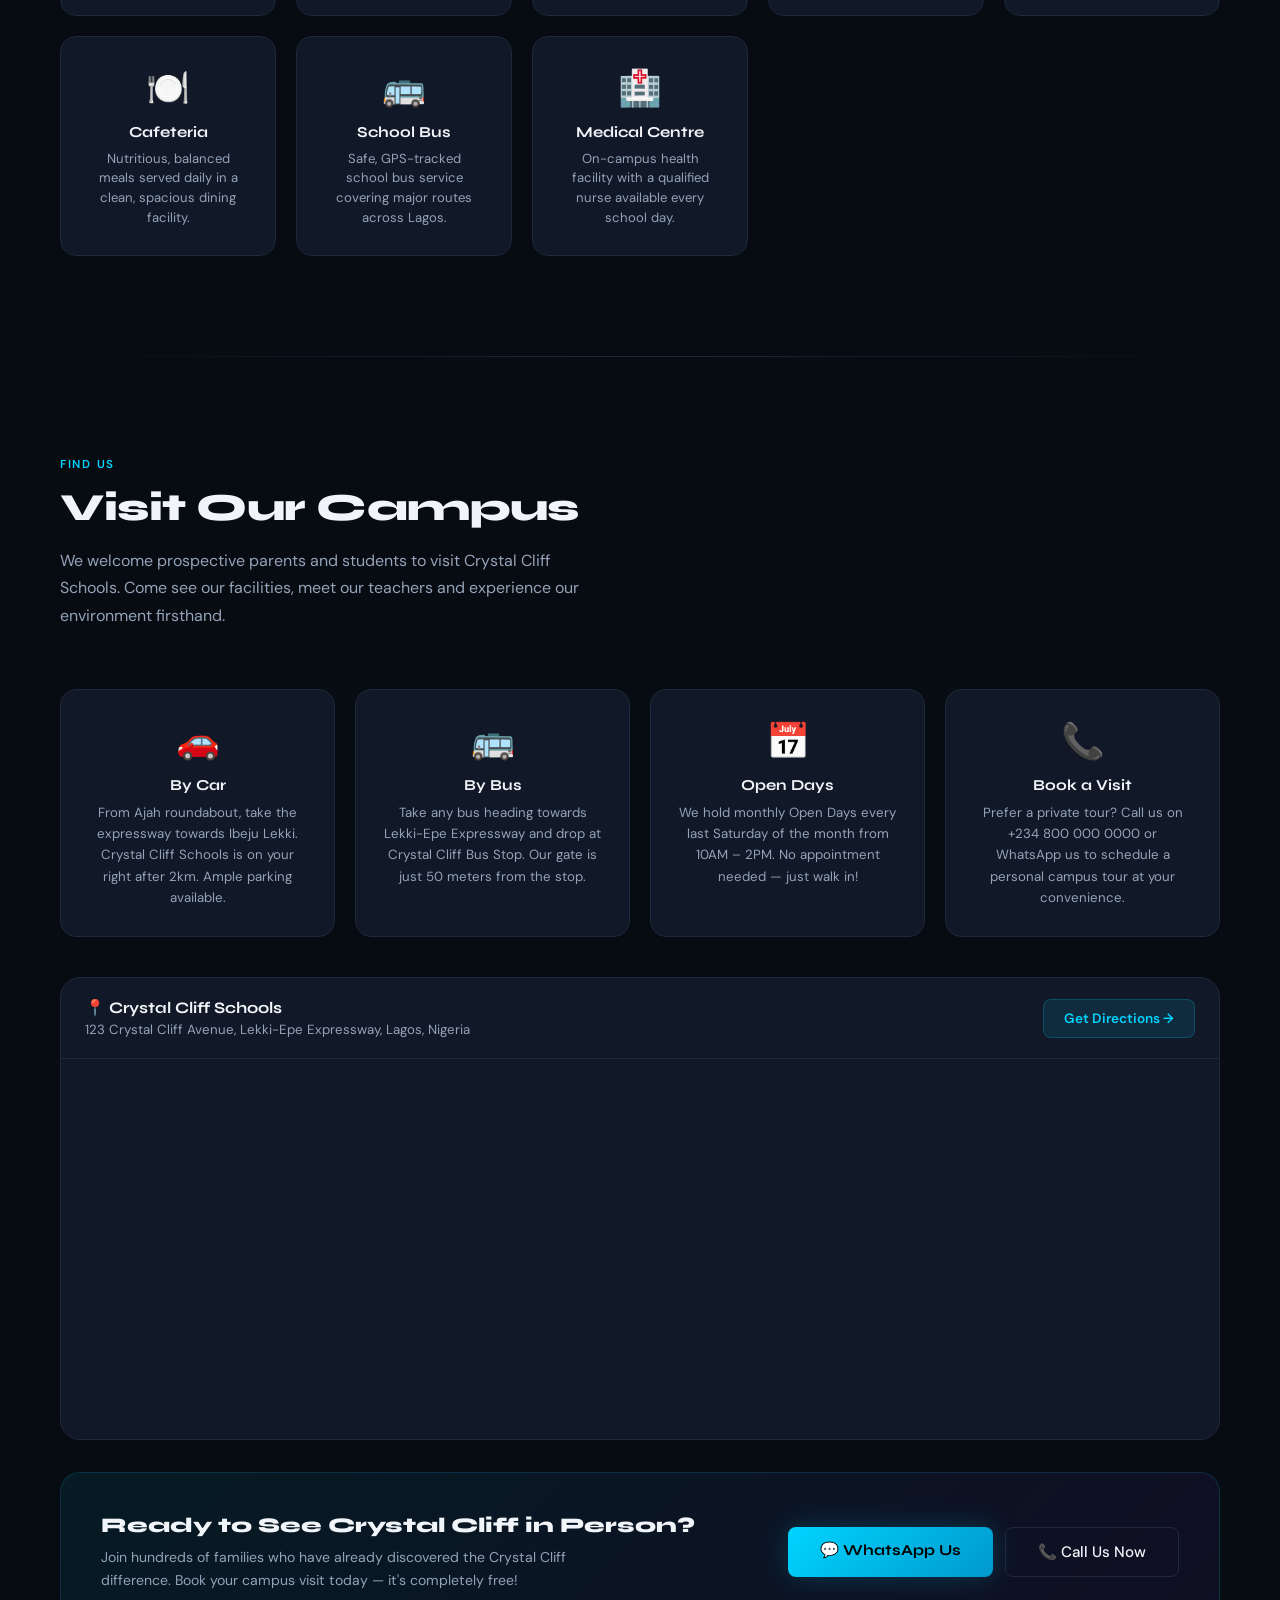
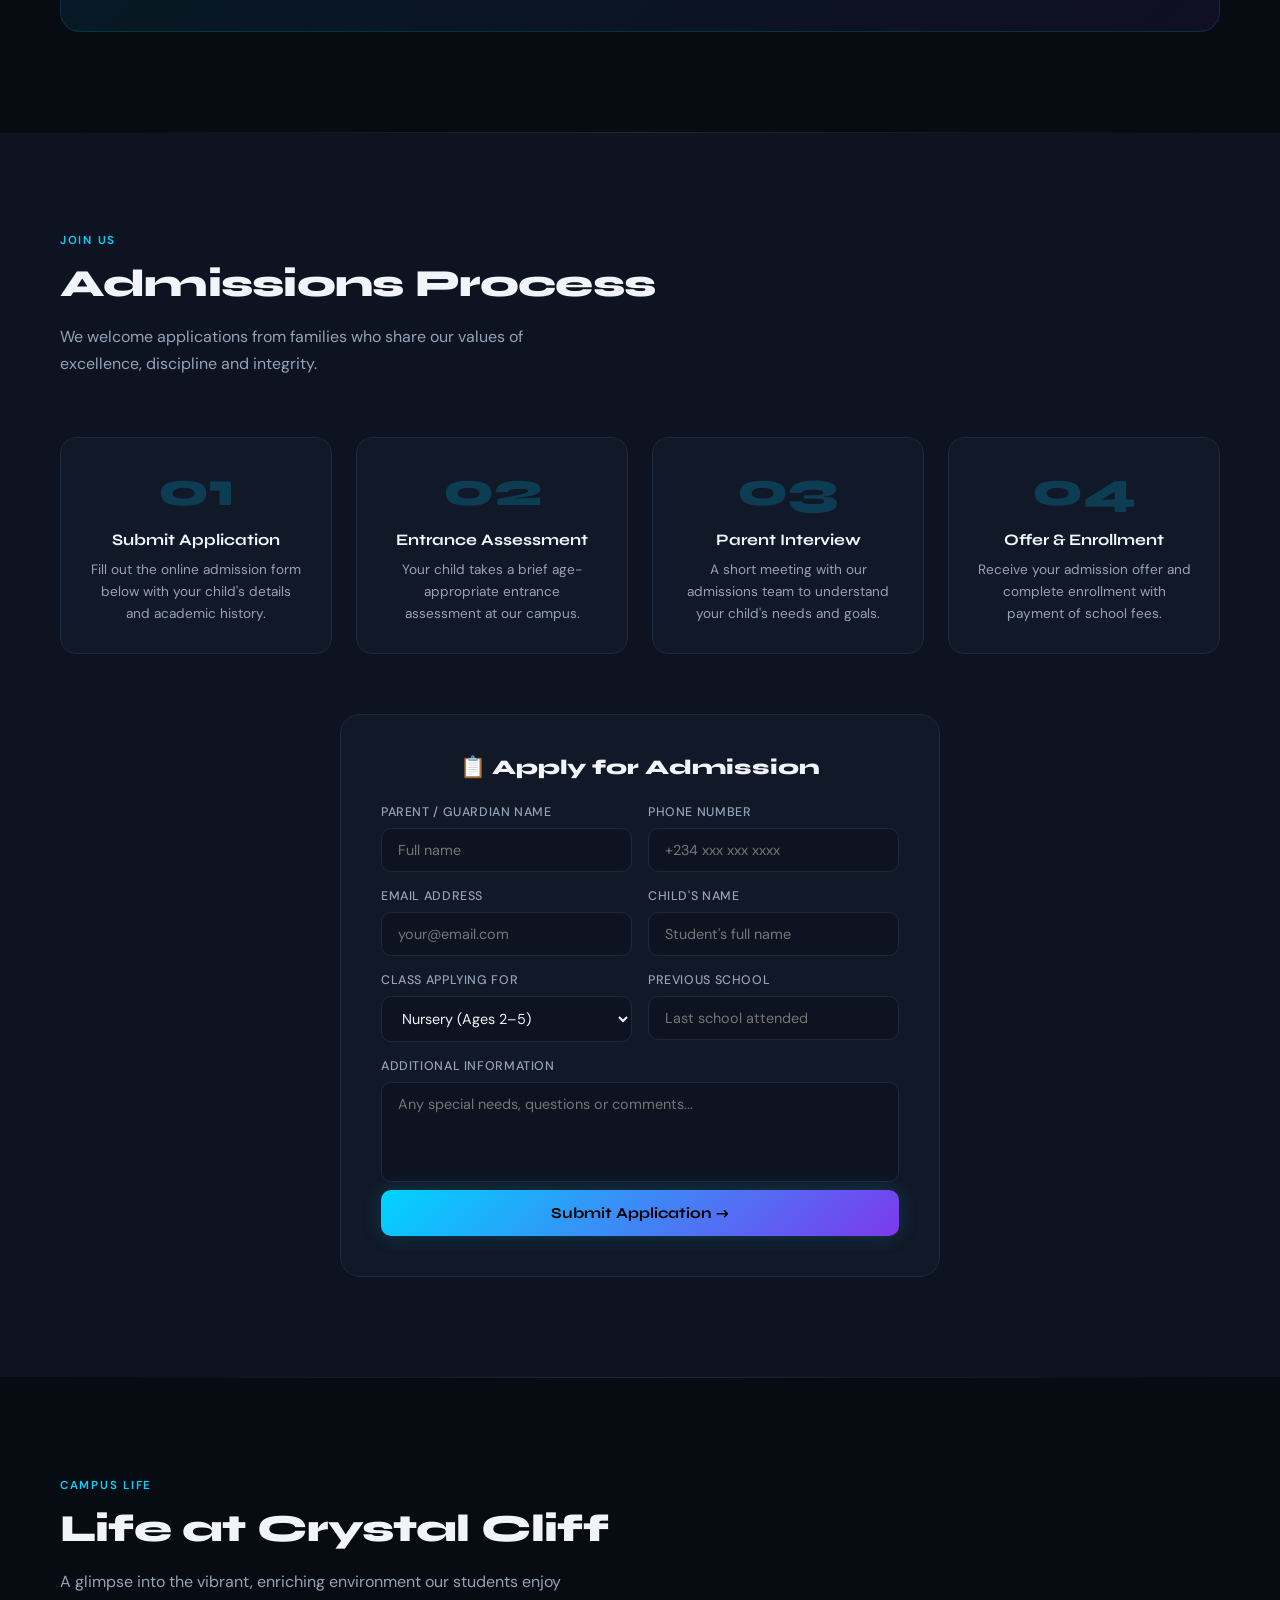
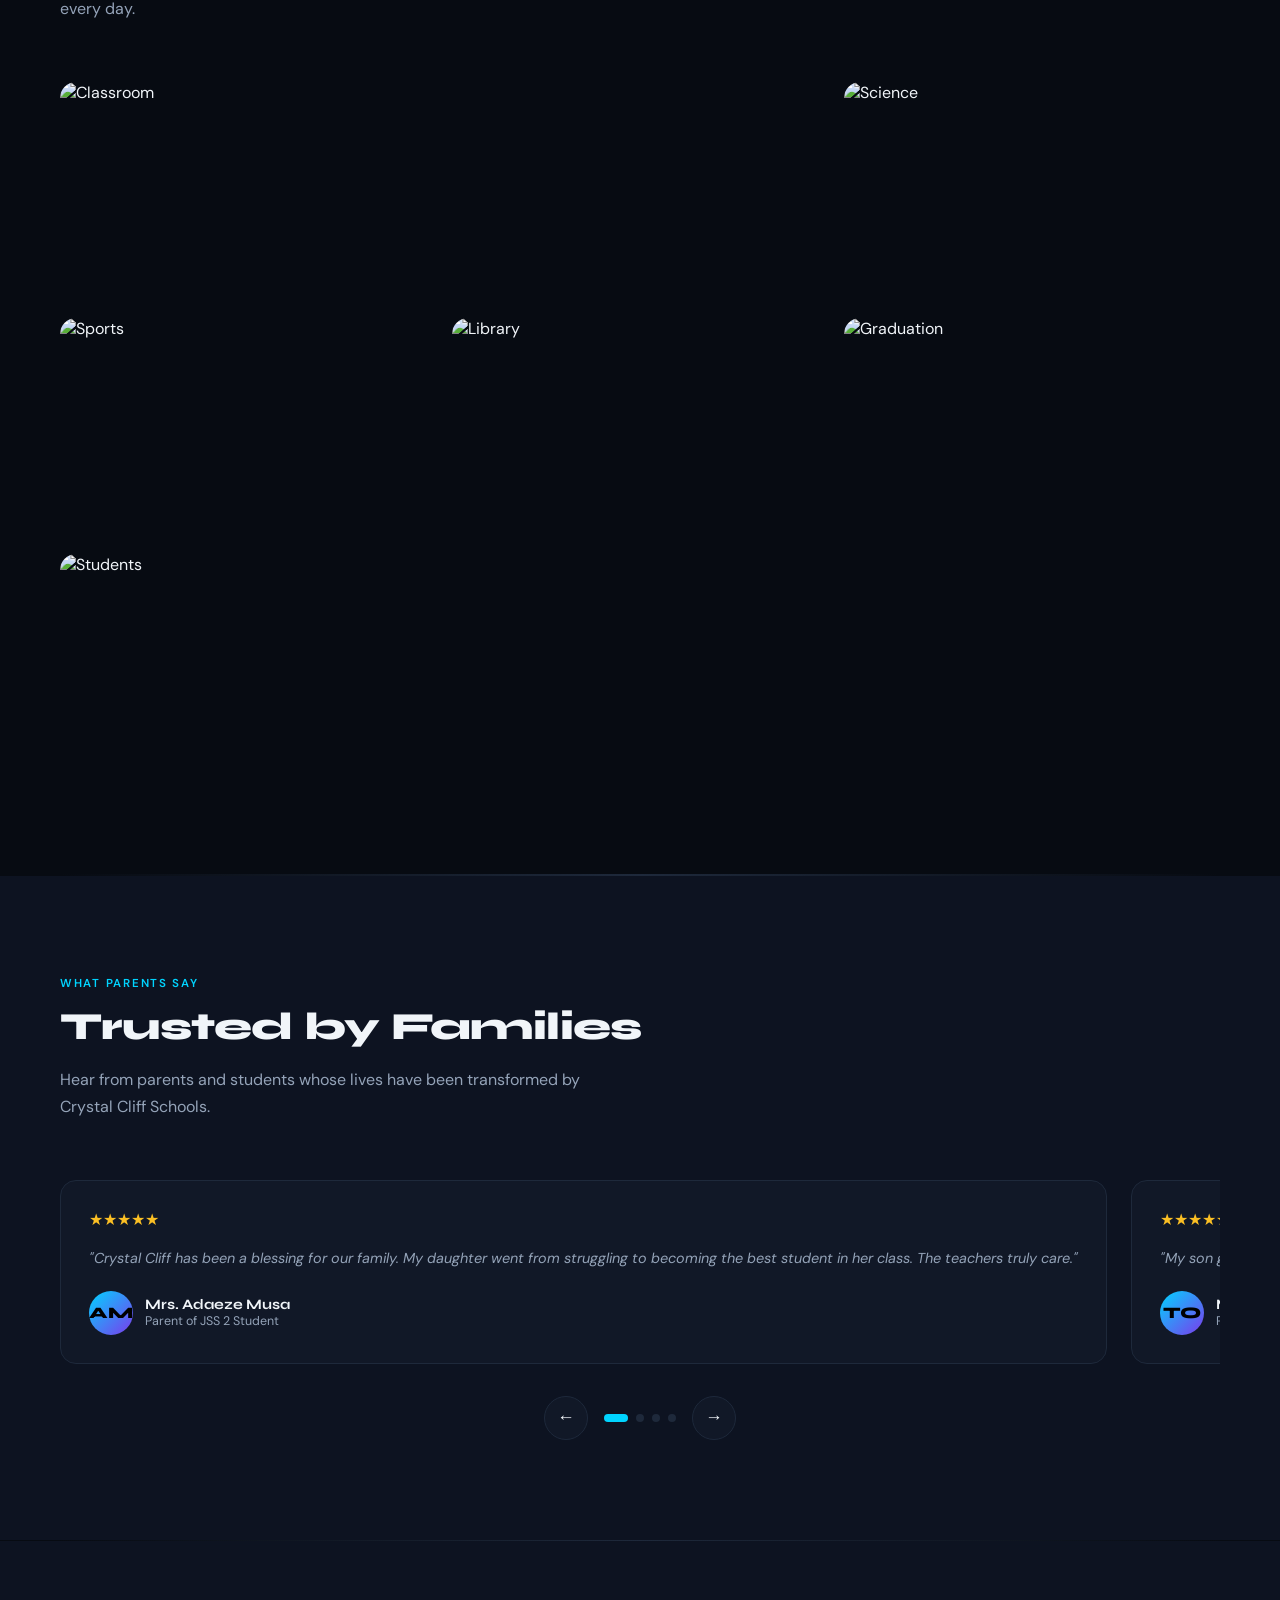
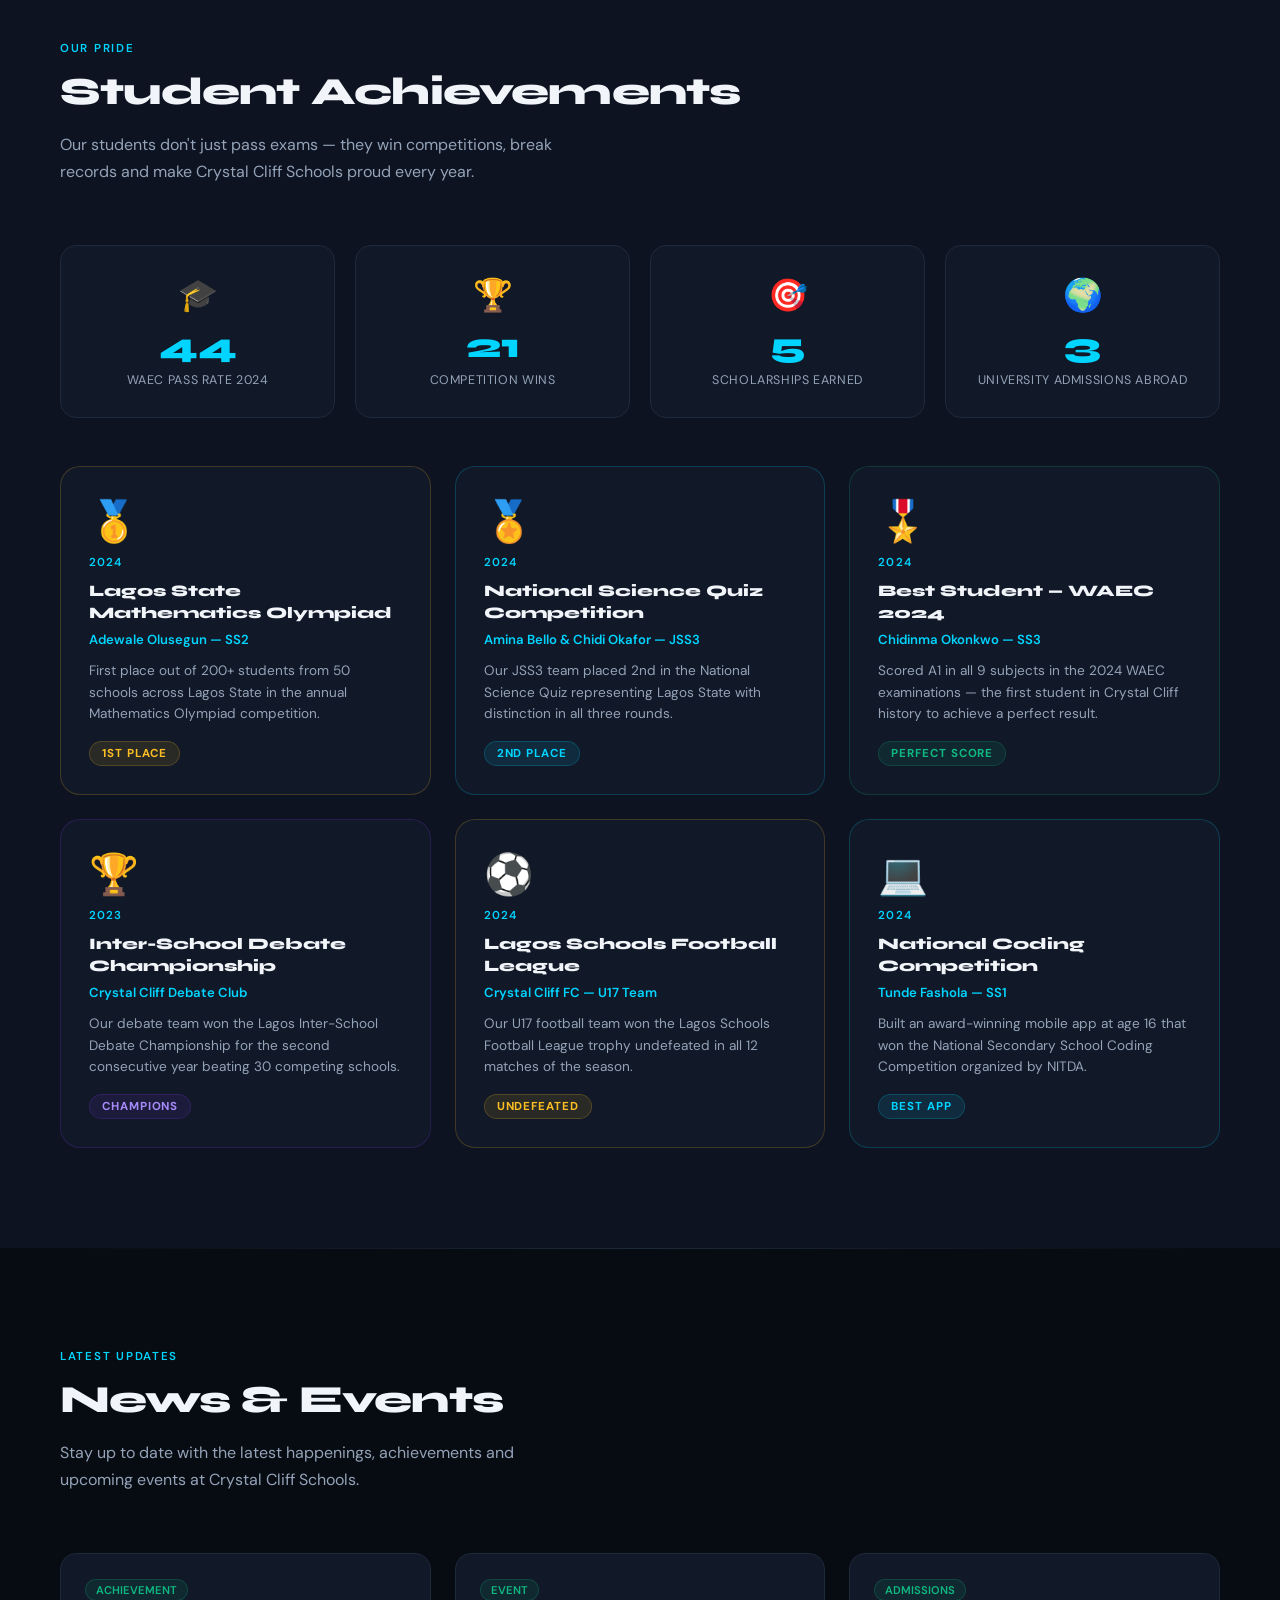
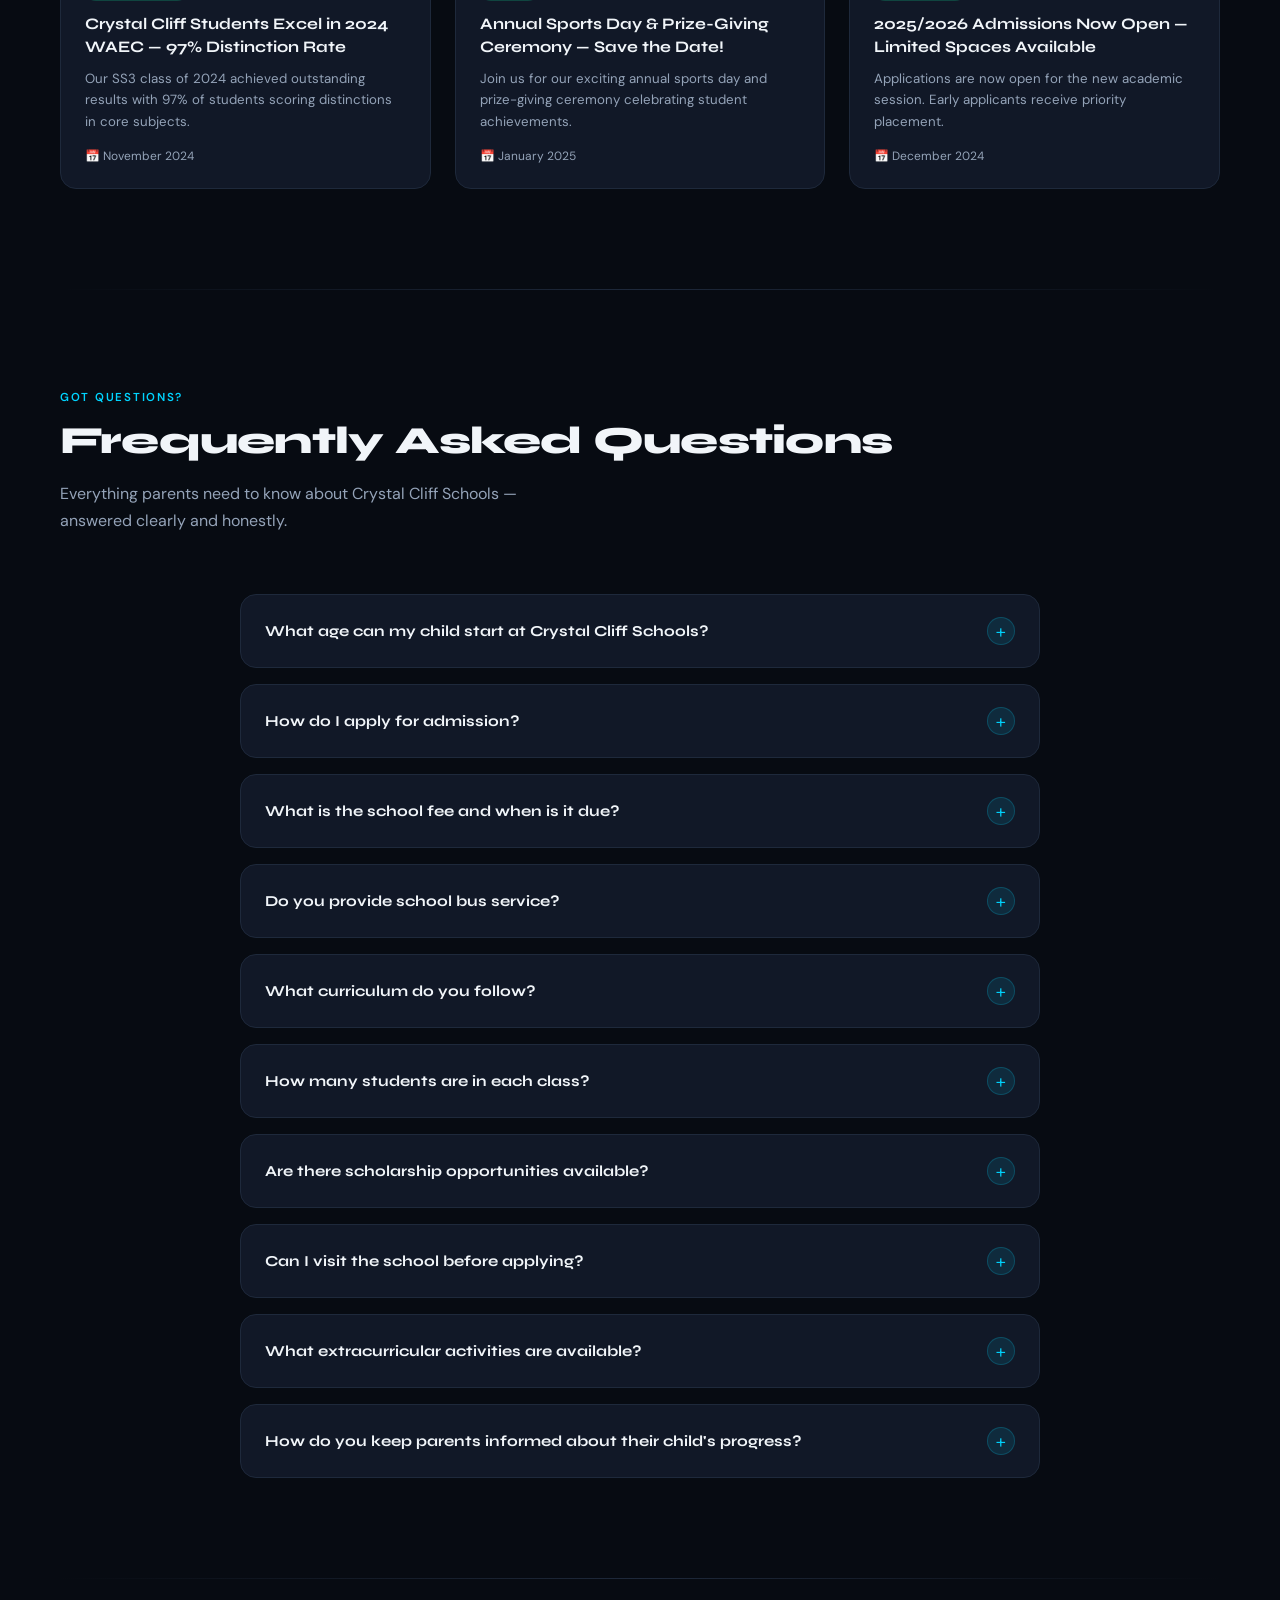
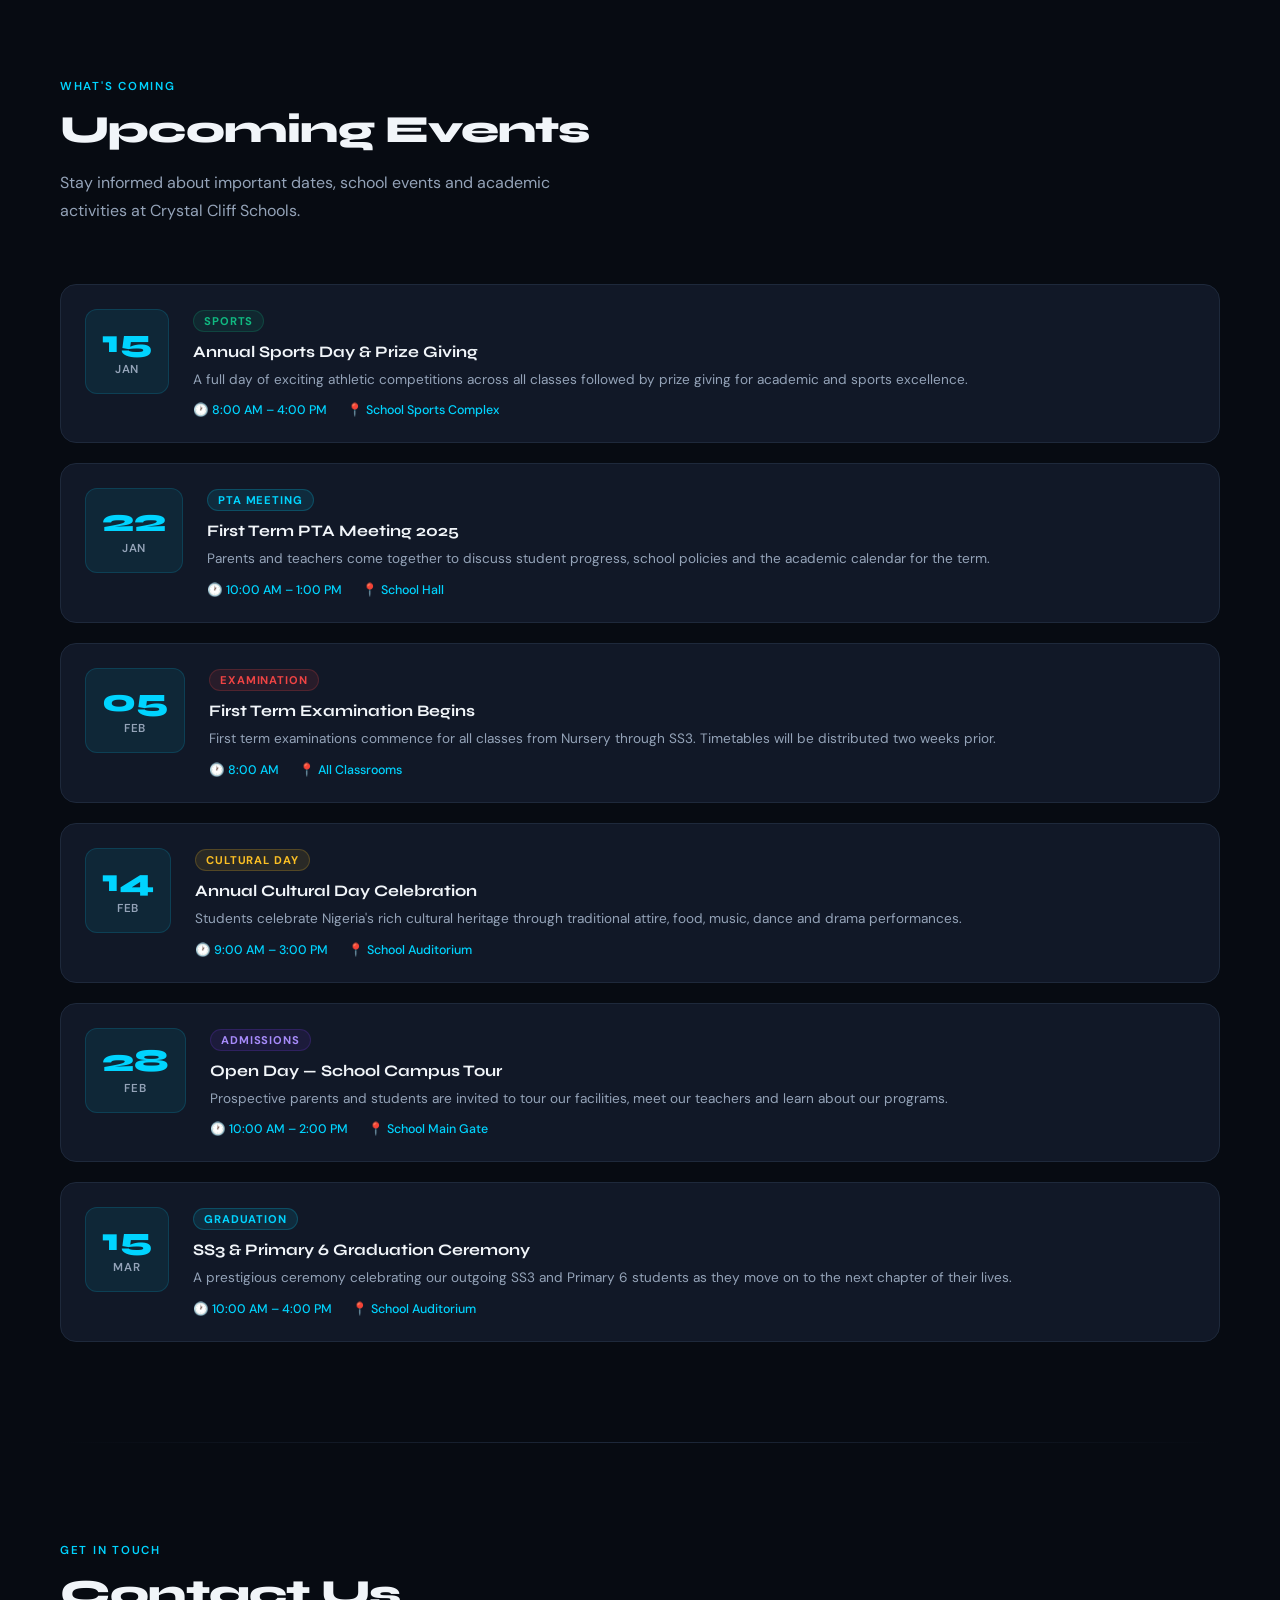
==== commit 42a7d724: "Add new file" ====
--- a/index.html
+++ b/index.html
@@ -52,7 +52,20 @@
   <a href="#news" onclick="toggleMenu()">News</a>
   <a href="#admissions" onclick="toggleMenu()">Admissions</a>
   <a href="#contact" onclick="toggleMenu()">Contact</a>
-  <a href="portal.html" class="nav-cta" style="display:block;">CliffGate Login & Sign Up</a>
+  <div style="display:flex; justify-content:center; padding:16px 0 8px;">
+    <a href="Portal.html" onclick="toggleMenu()" style="
+      background: linear-gradient(135deg, var(--accent), var(--accent2));
+      color: #000;
+      padding: 12px 32px;
+      border-radius: 100px;
+      font-family: 'Syne', sans-serif;
+      font-weight: 700;
+      font-size: 0.88rem;
+      text-decoration: none;
+      text-align: center;
+      box-shadow: 0 0 20px rgba(0,212,255,0.3);
+    ">🎓 ✨ CrystalHub</a>
+  </div>
 </div>
 
 <section class="hero" id="home">
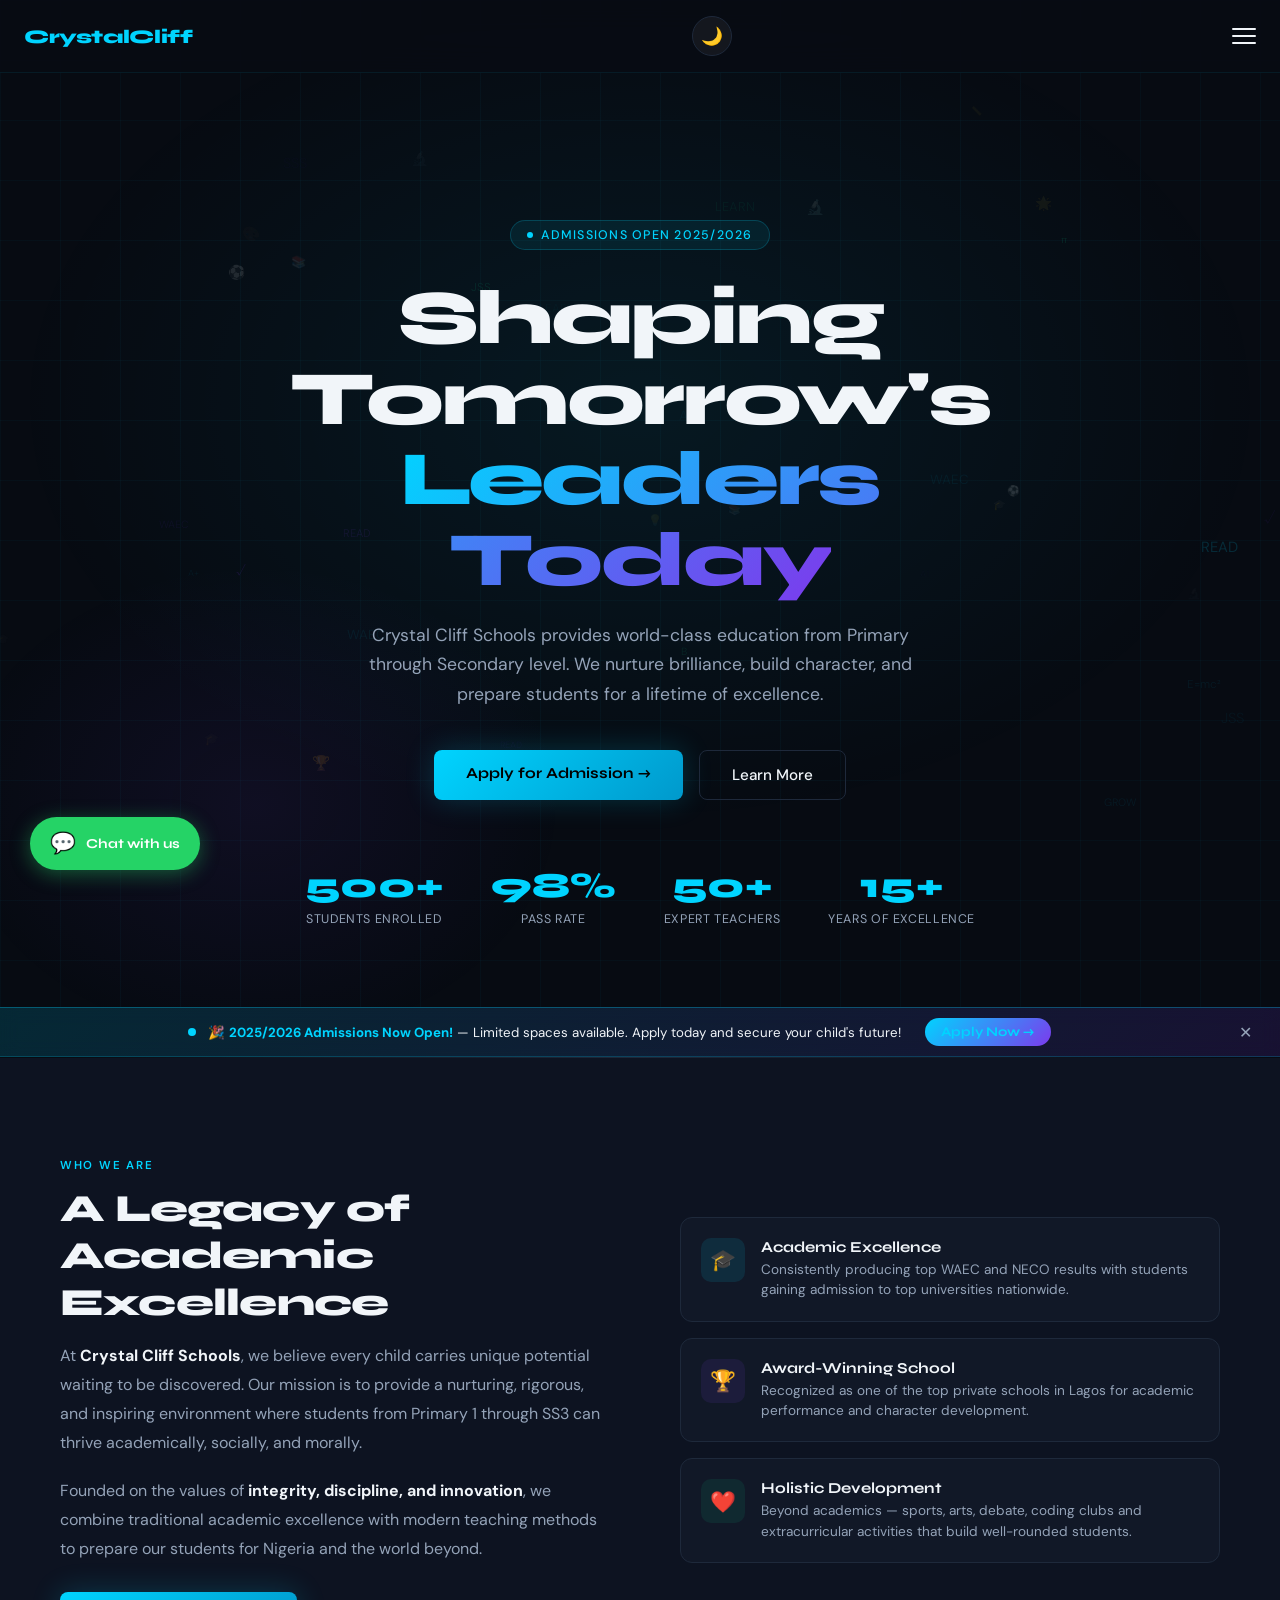
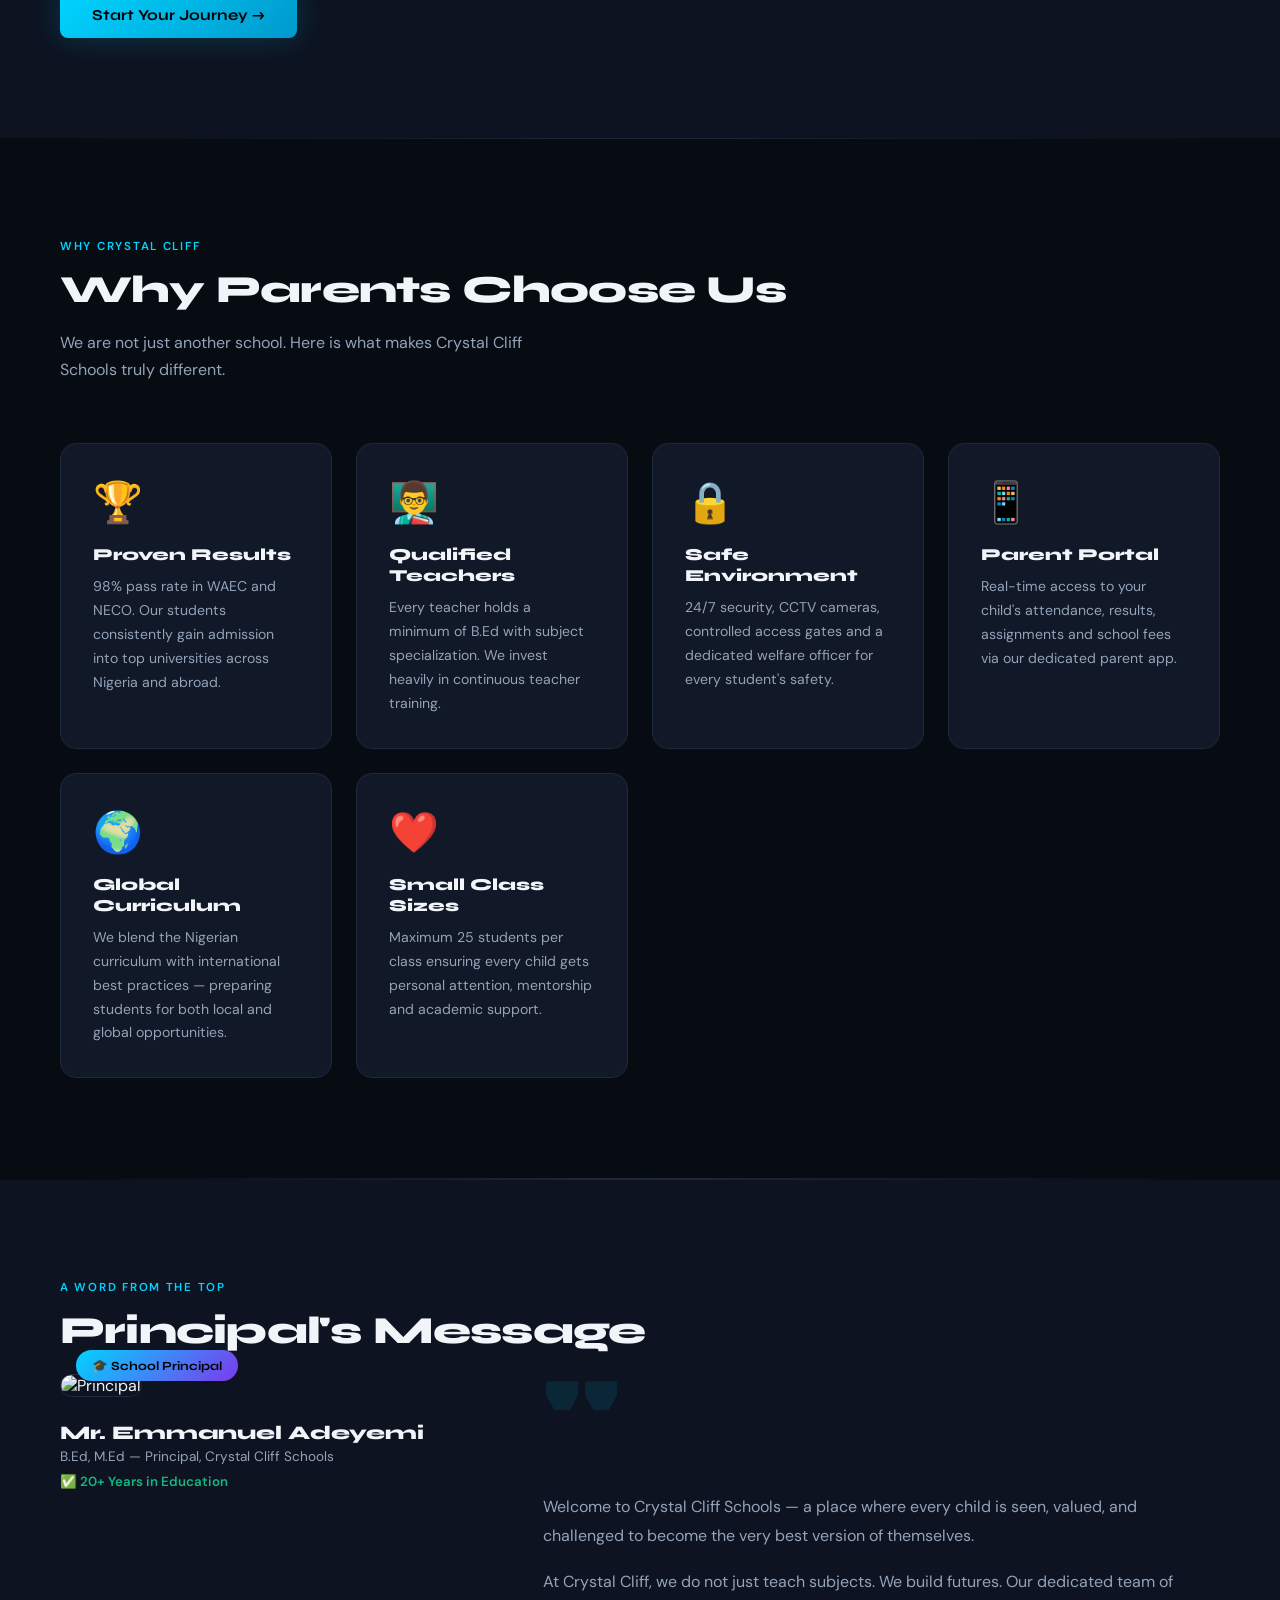
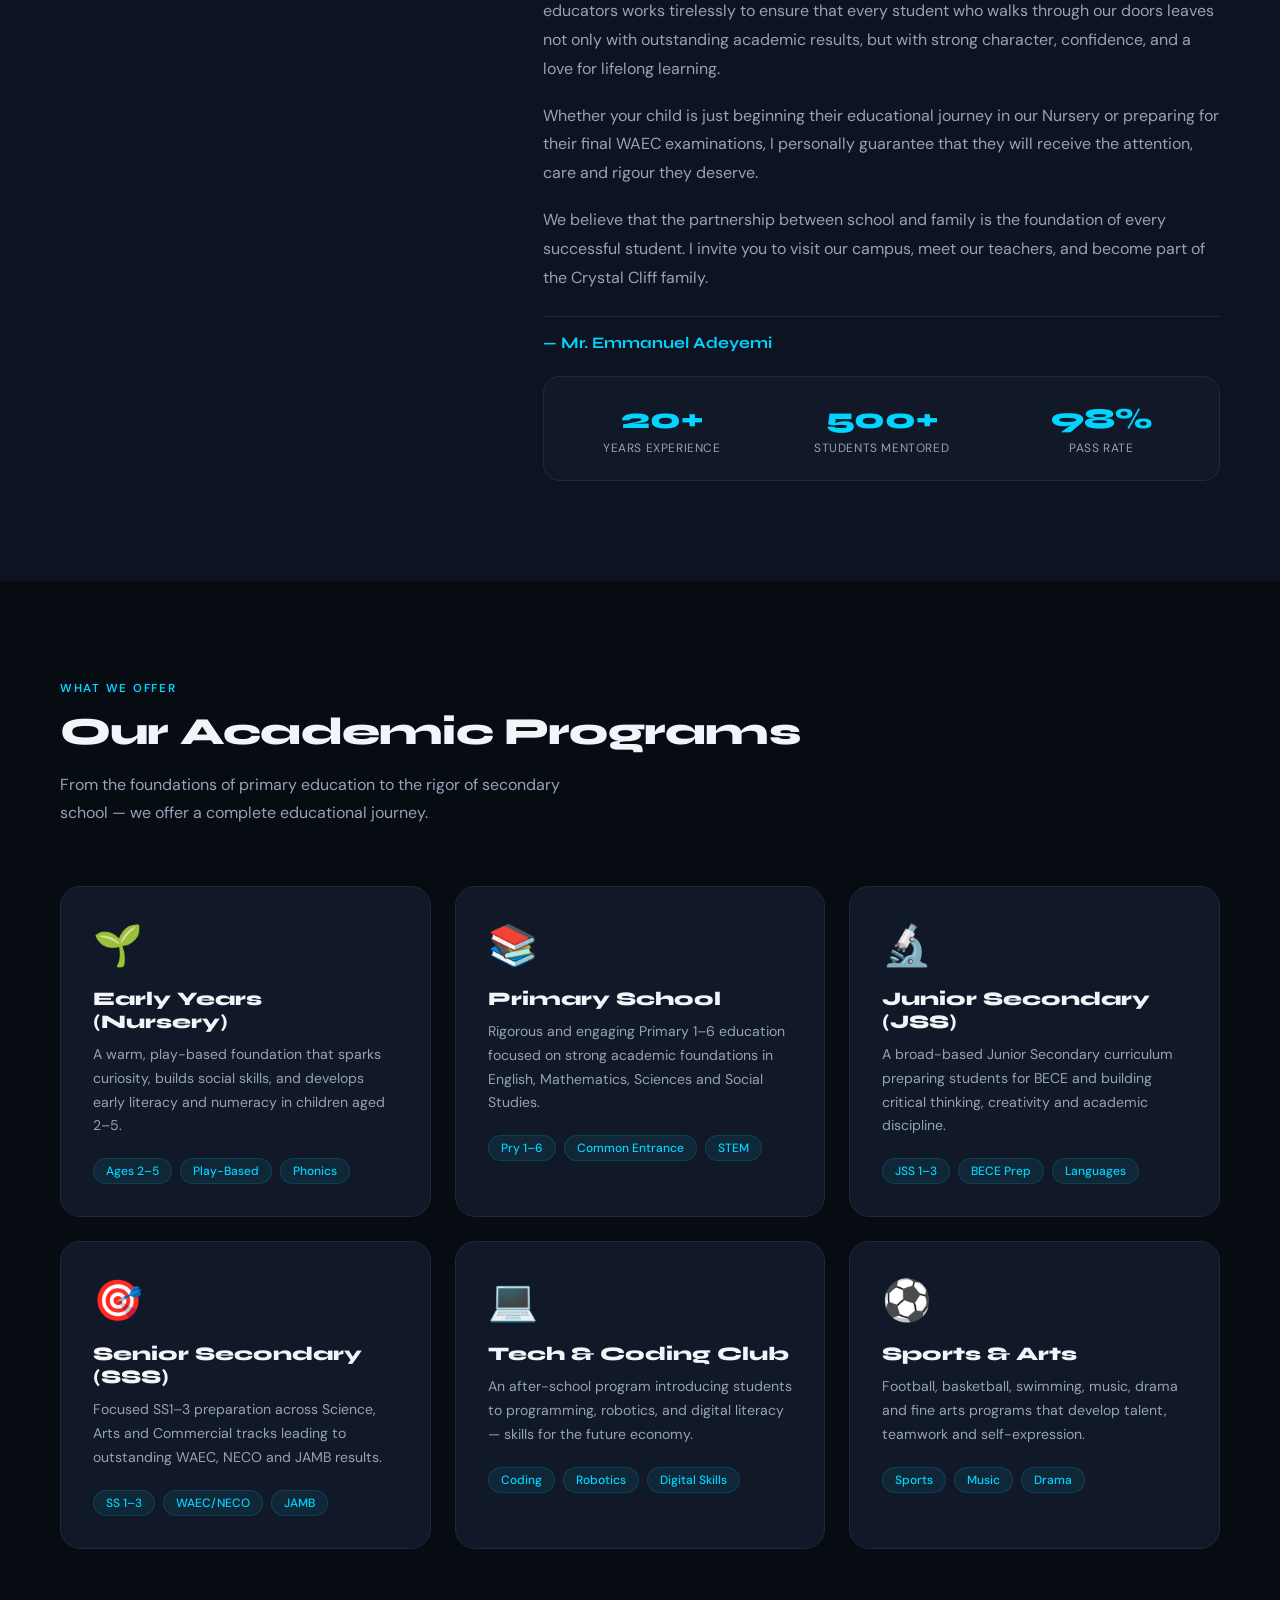
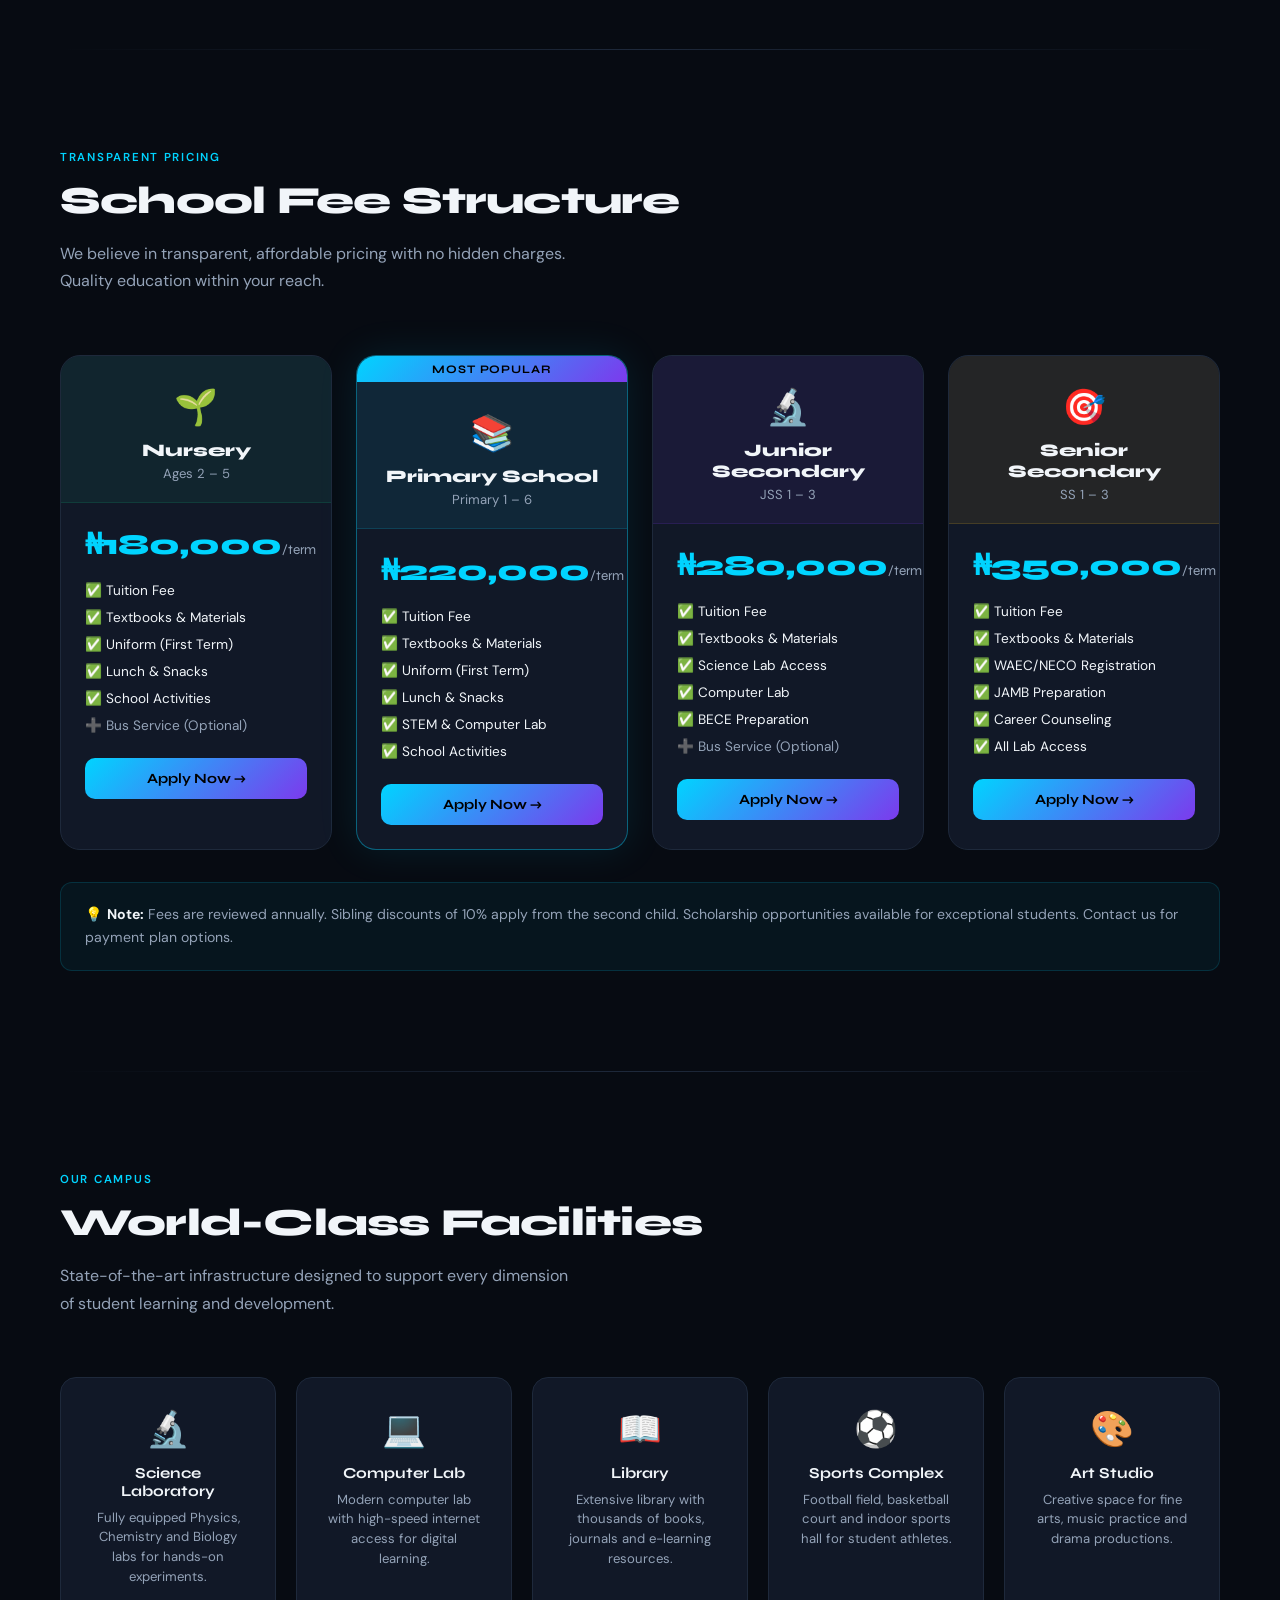
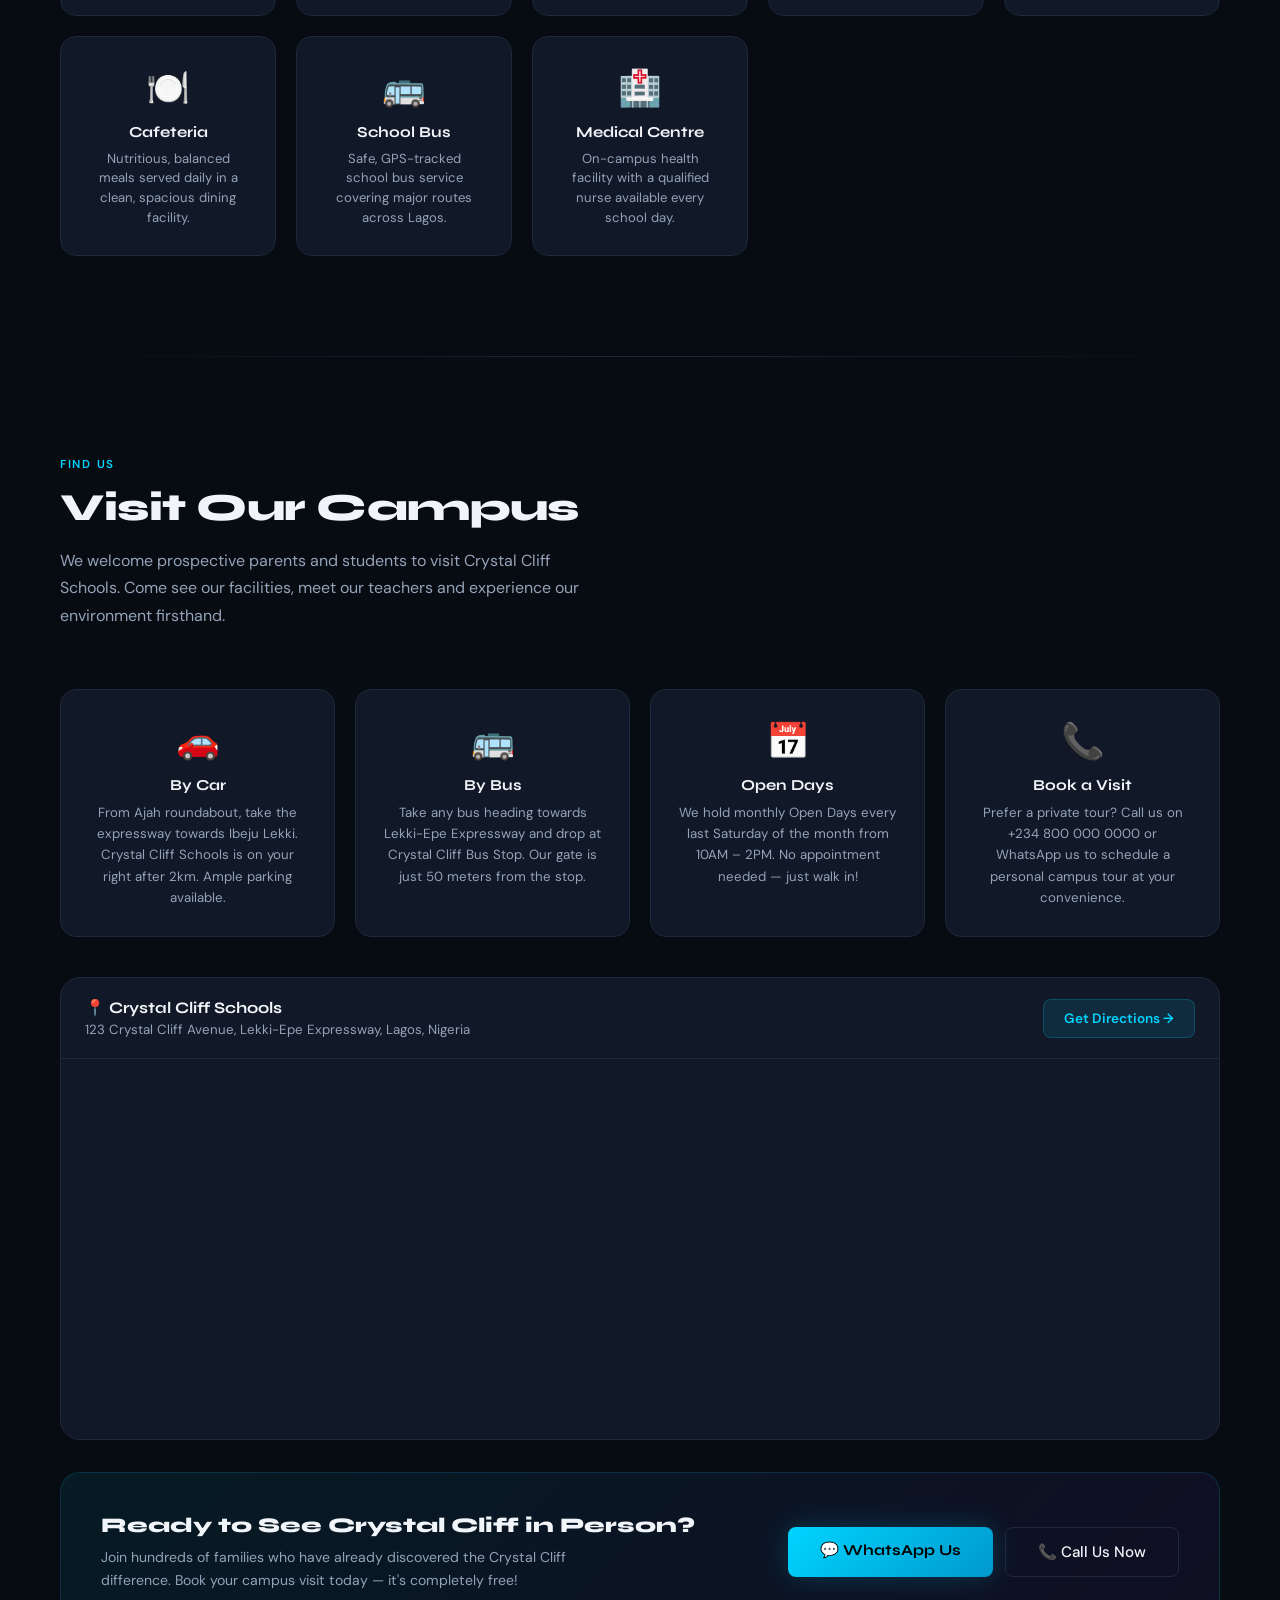
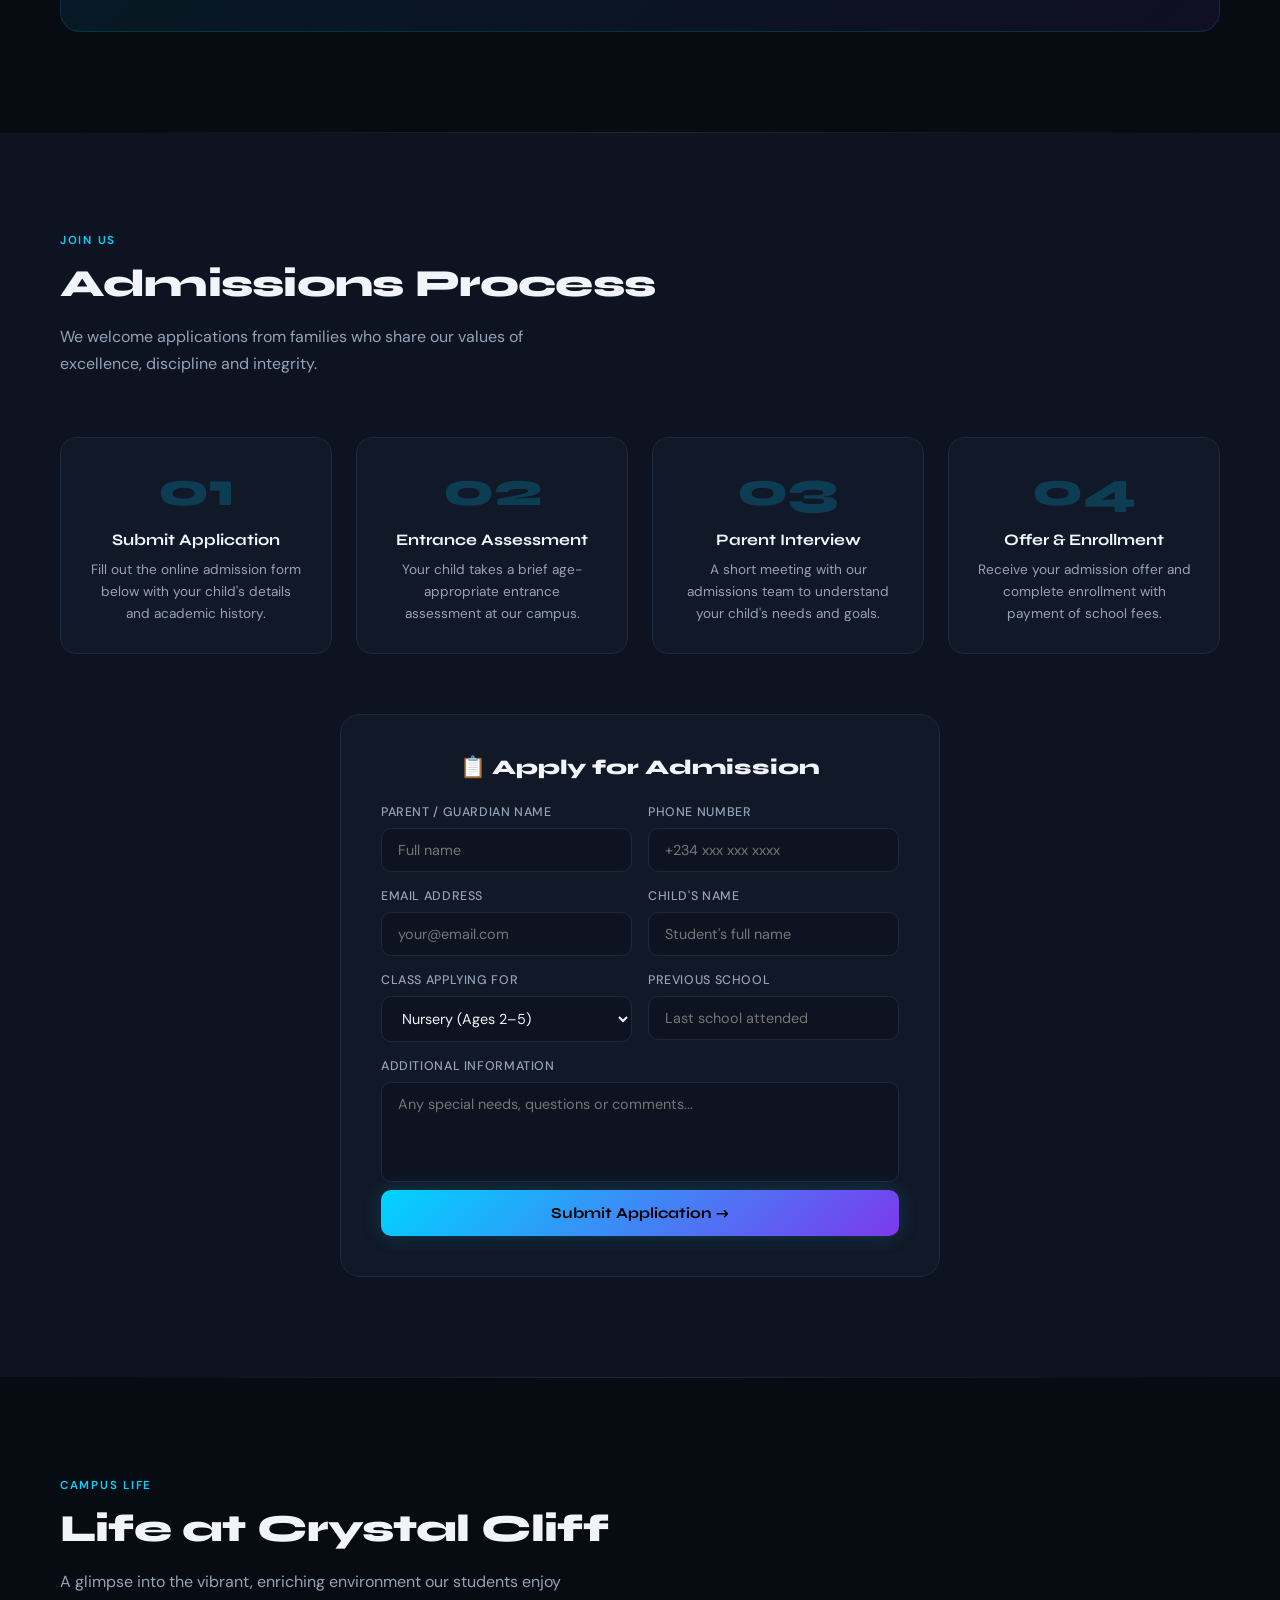
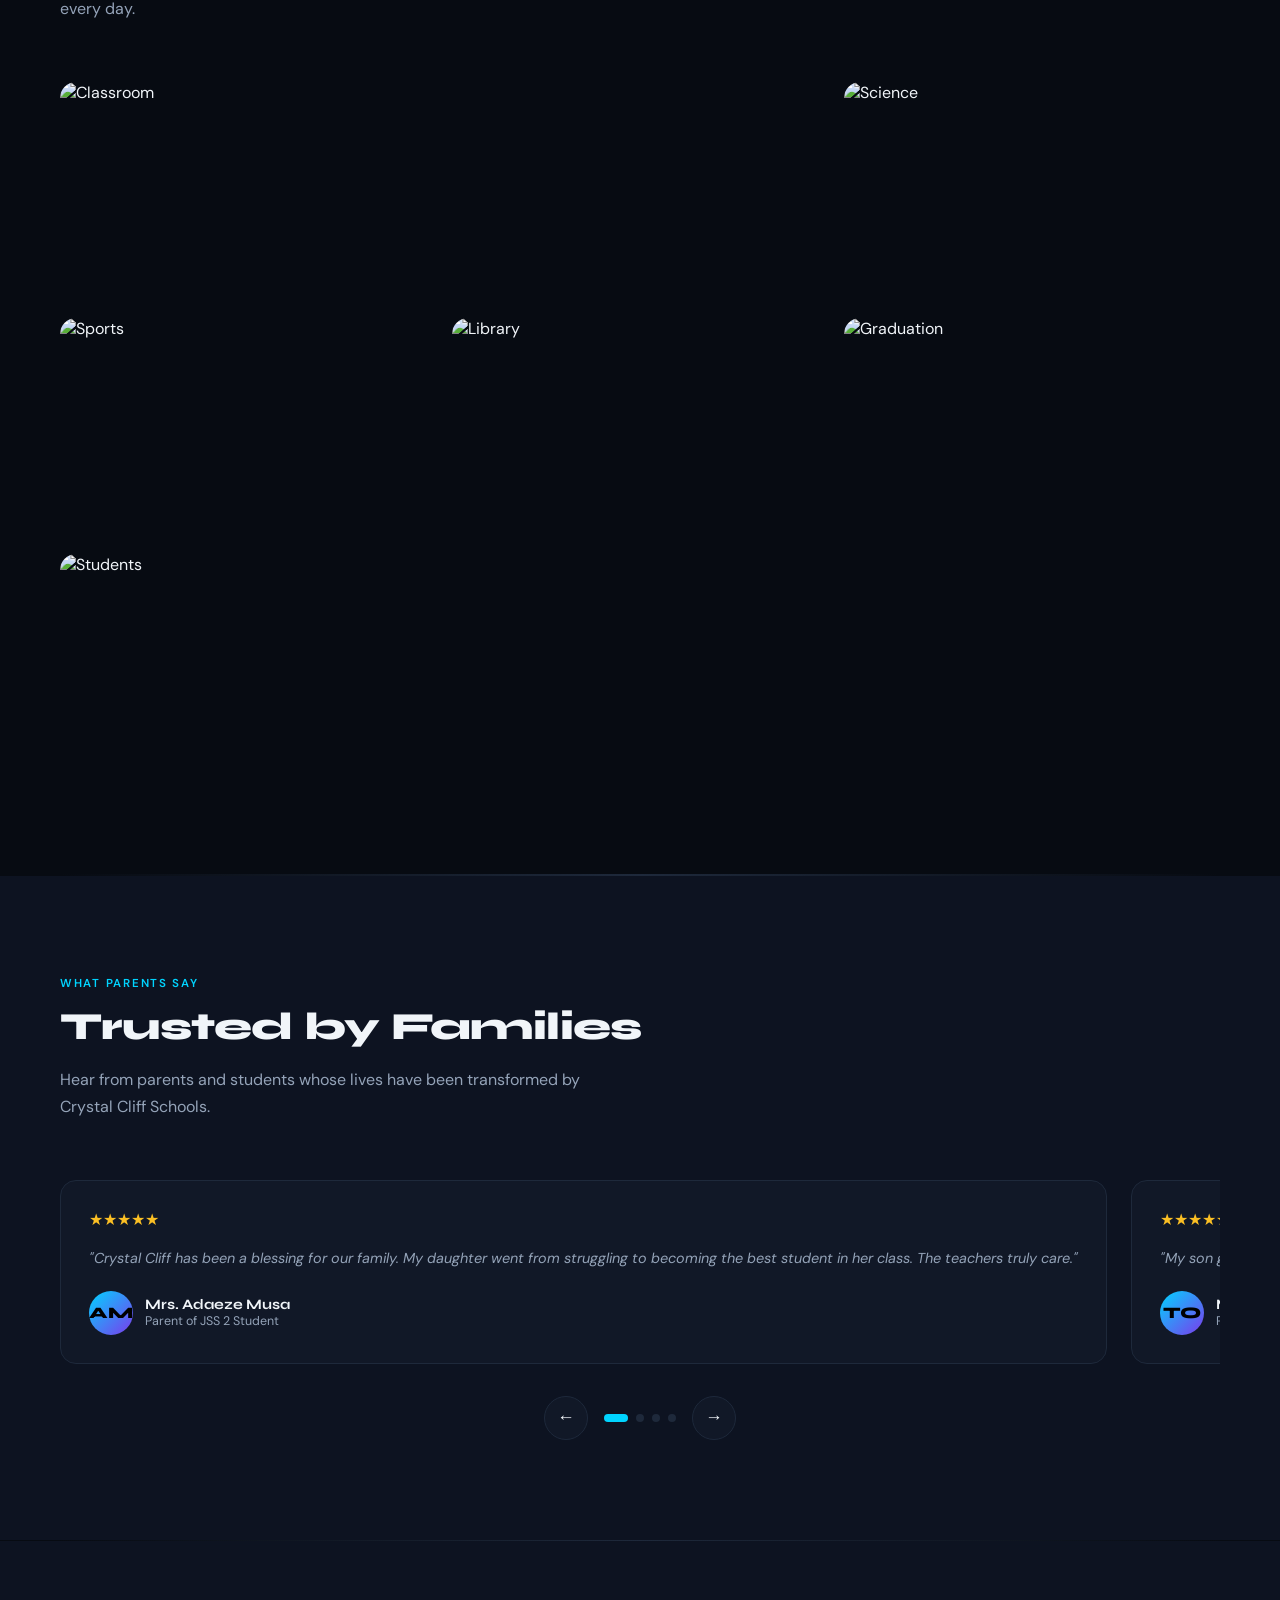
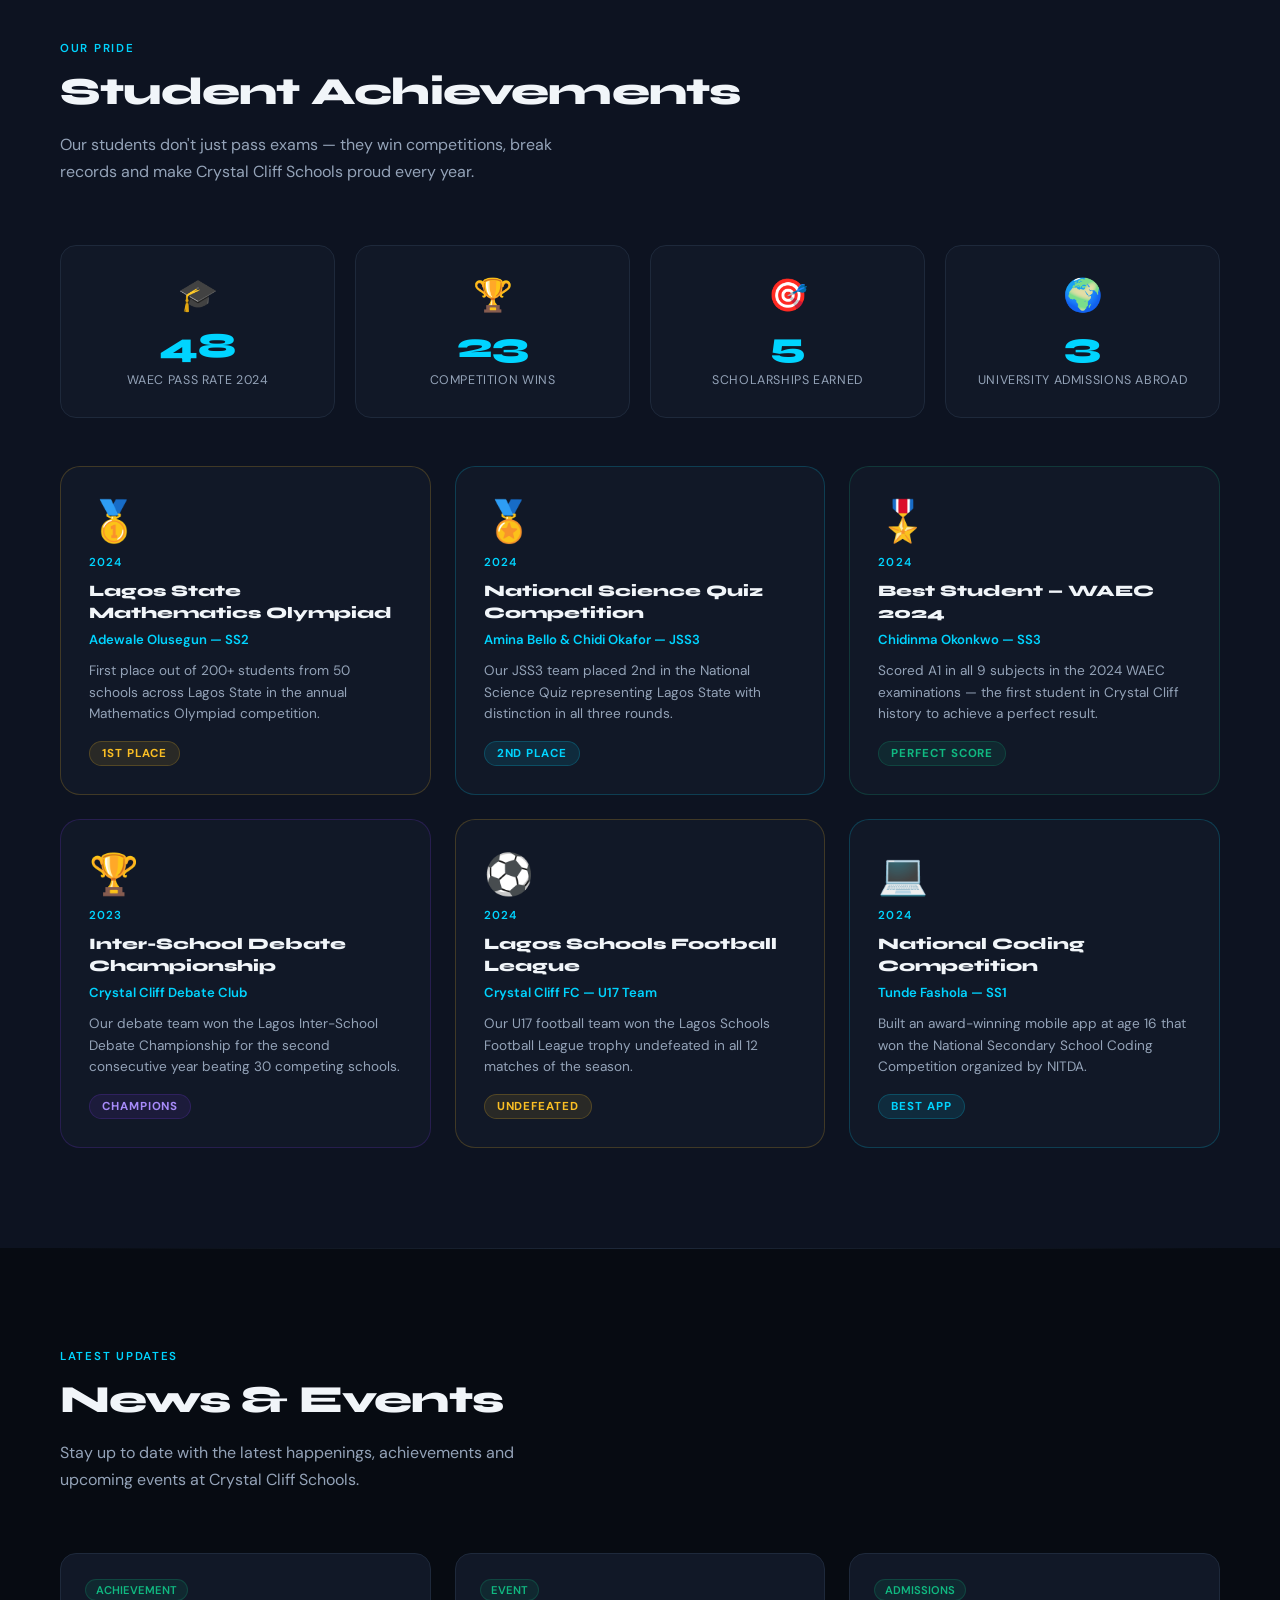
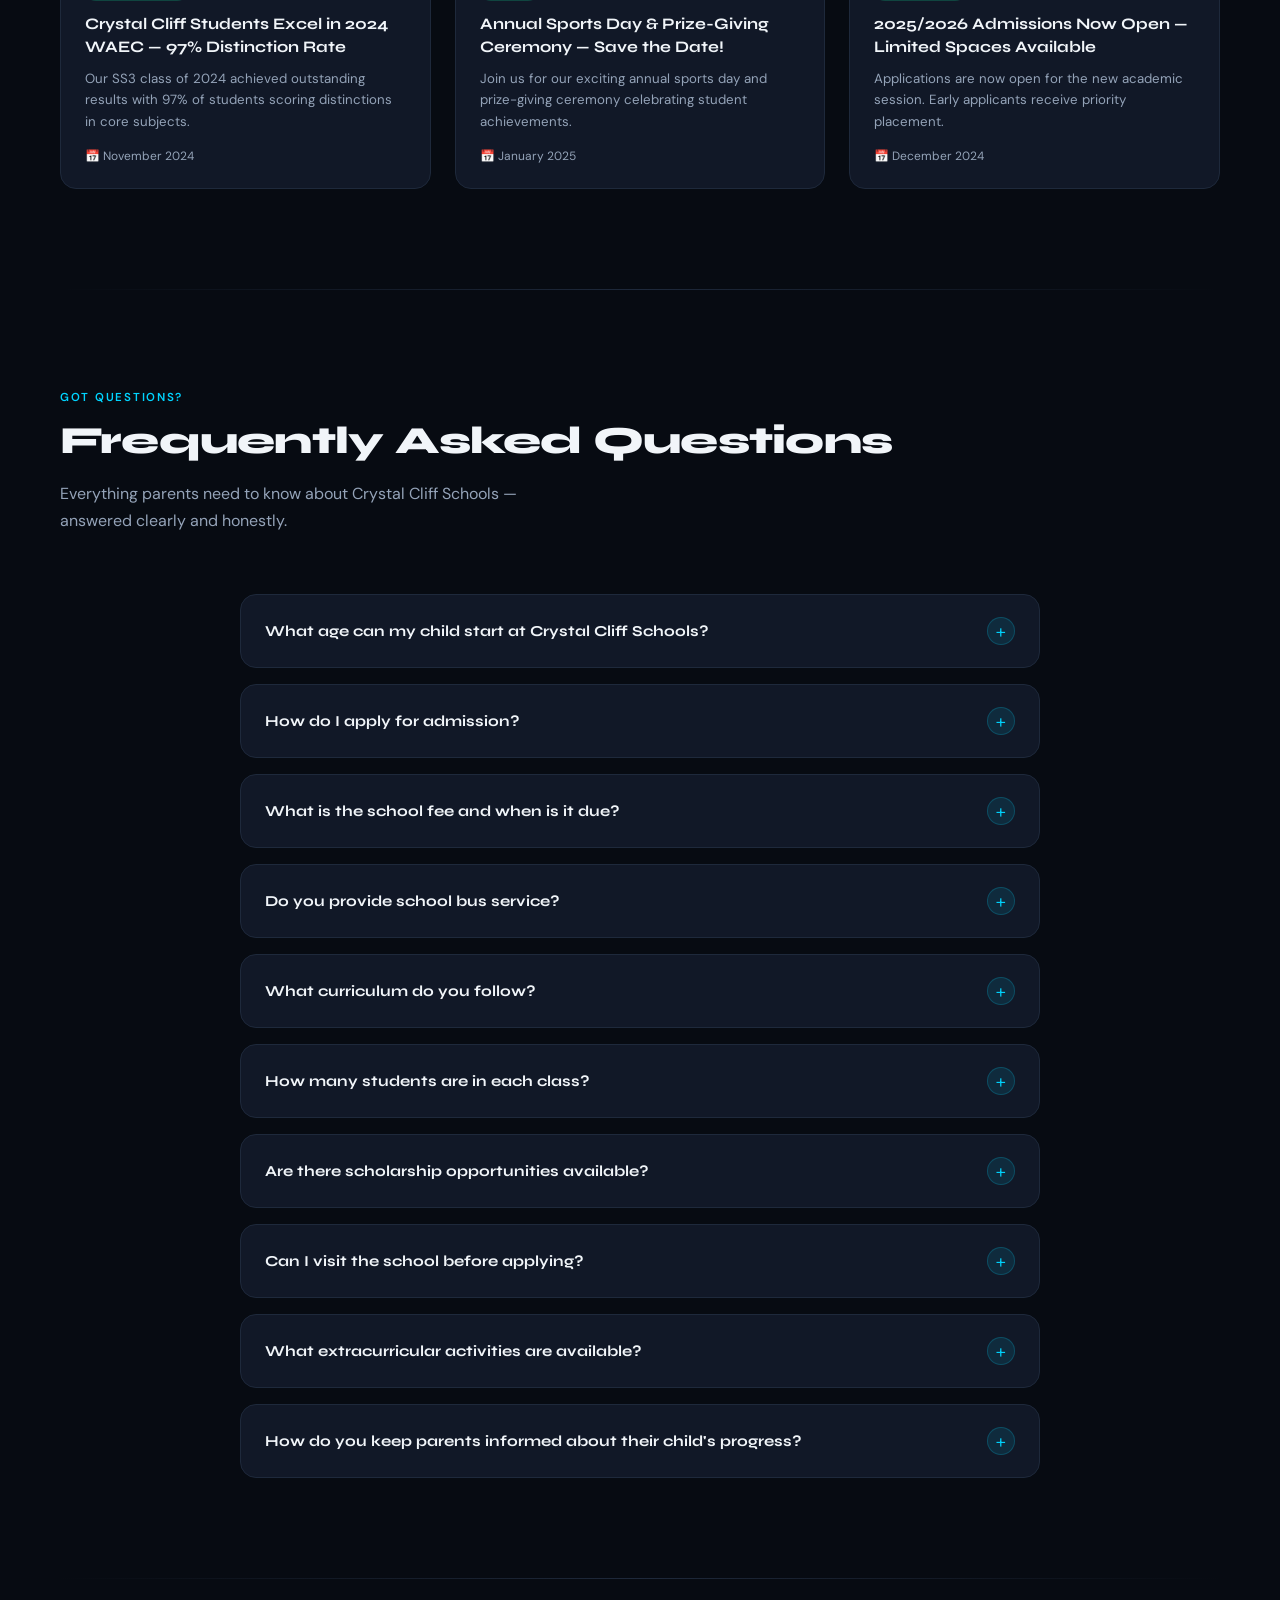
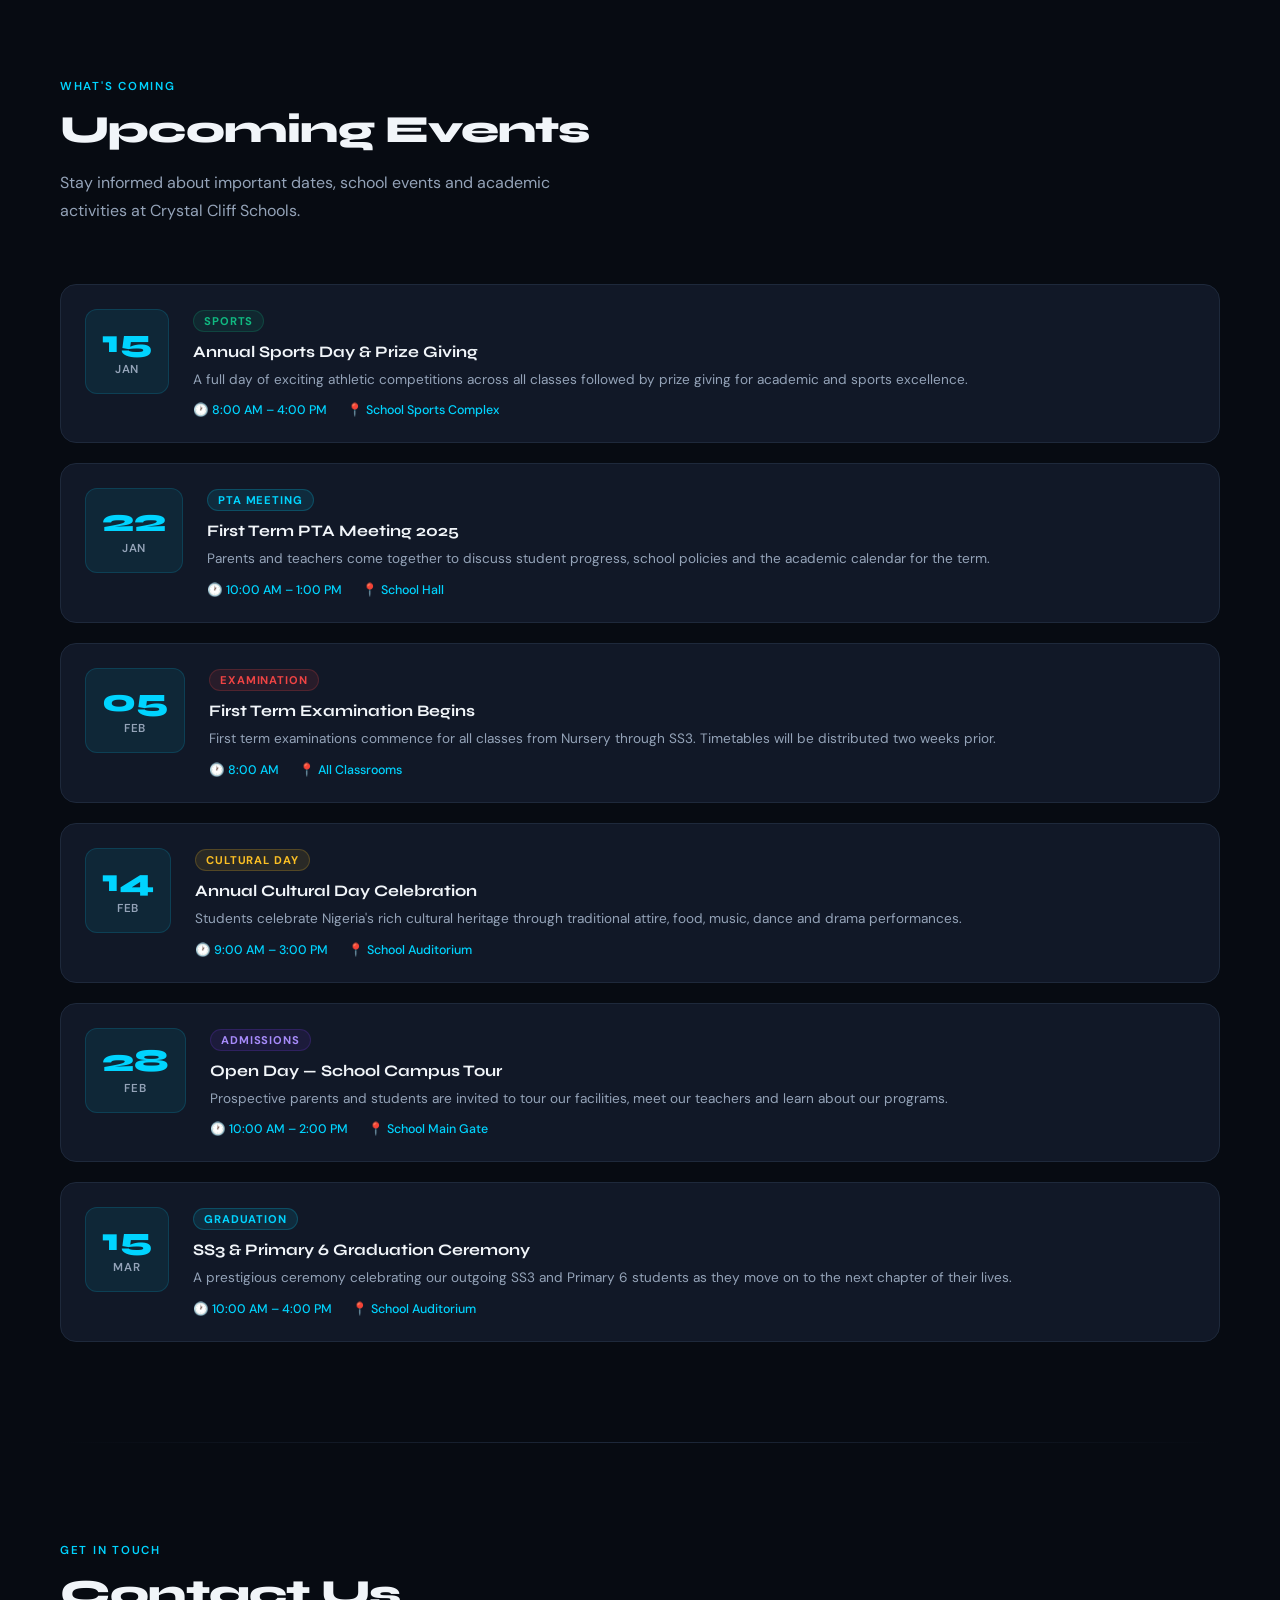
==== commit 5952f9ae: "Add new file" ====
--- a/index.html
+++ b/index.html
@@ -53,7 +53,7 @@
   <a href="#admissions" onclick="toggleMenu()">Admissions</a>
   <a href="#contact" onclick="toggleMenu()">Contact</a>
   <div style="display:flex; justify-content:center; padding:16px 0 8px;">
-    <a href="Portal.html" onclick="toggleMenu()" style="
+    <a href="portal.html" onclick="toggleMenu()" style="
       background: linear-gradient(135deg, var(--accent), var(--accent2));
       color: #000;
       padding: 12px 32px;
